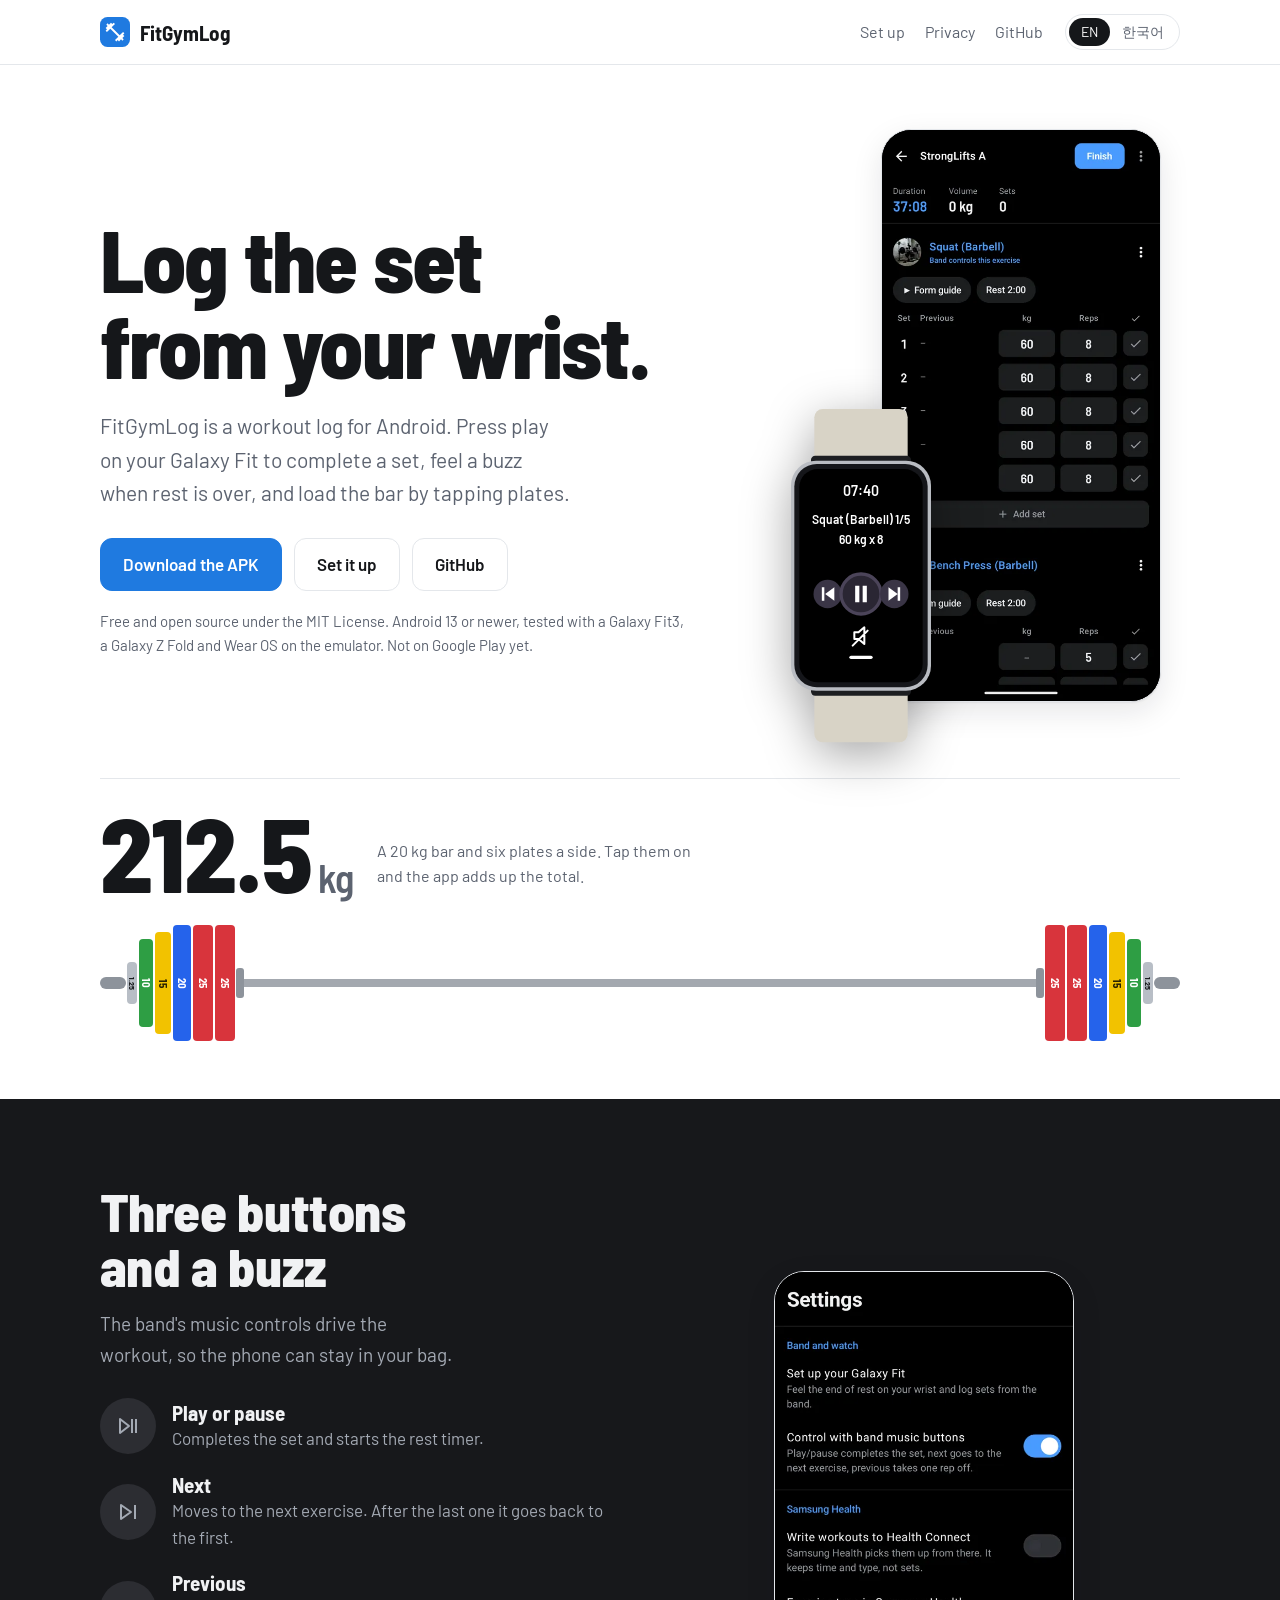
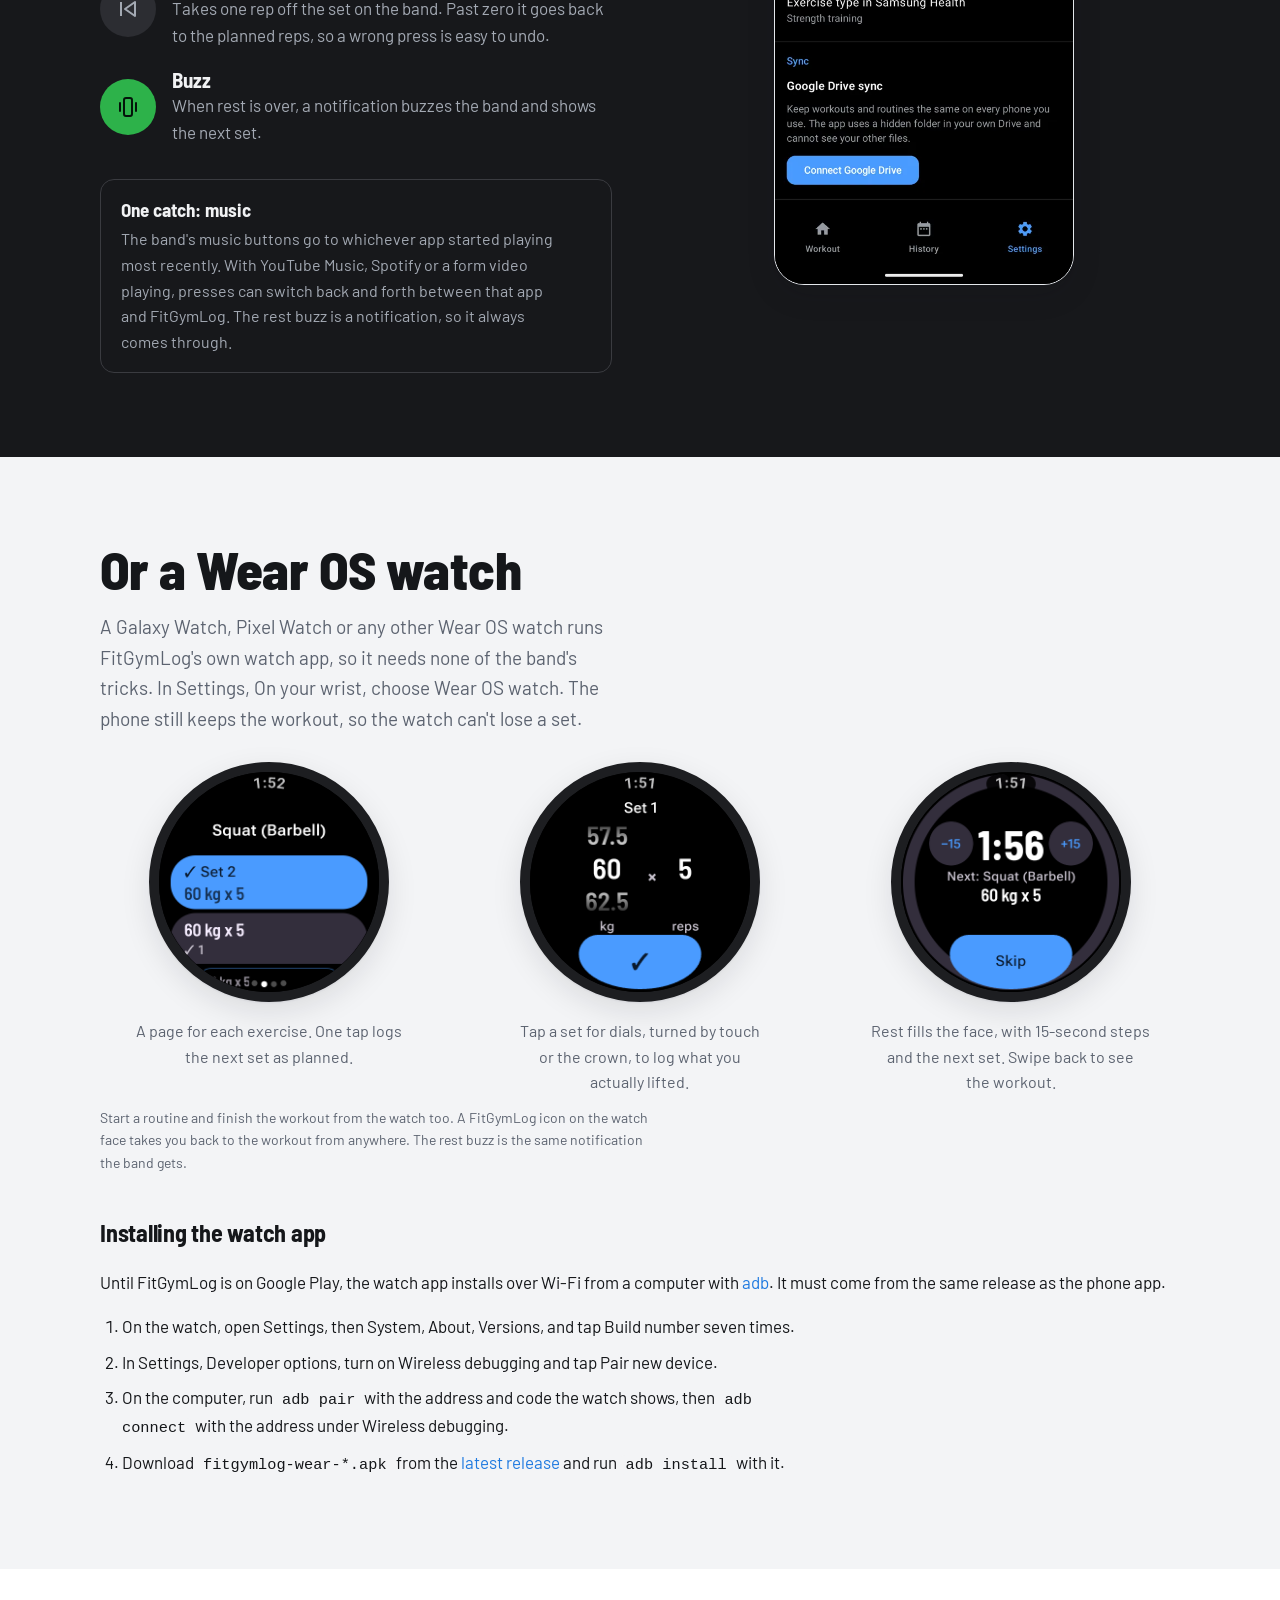
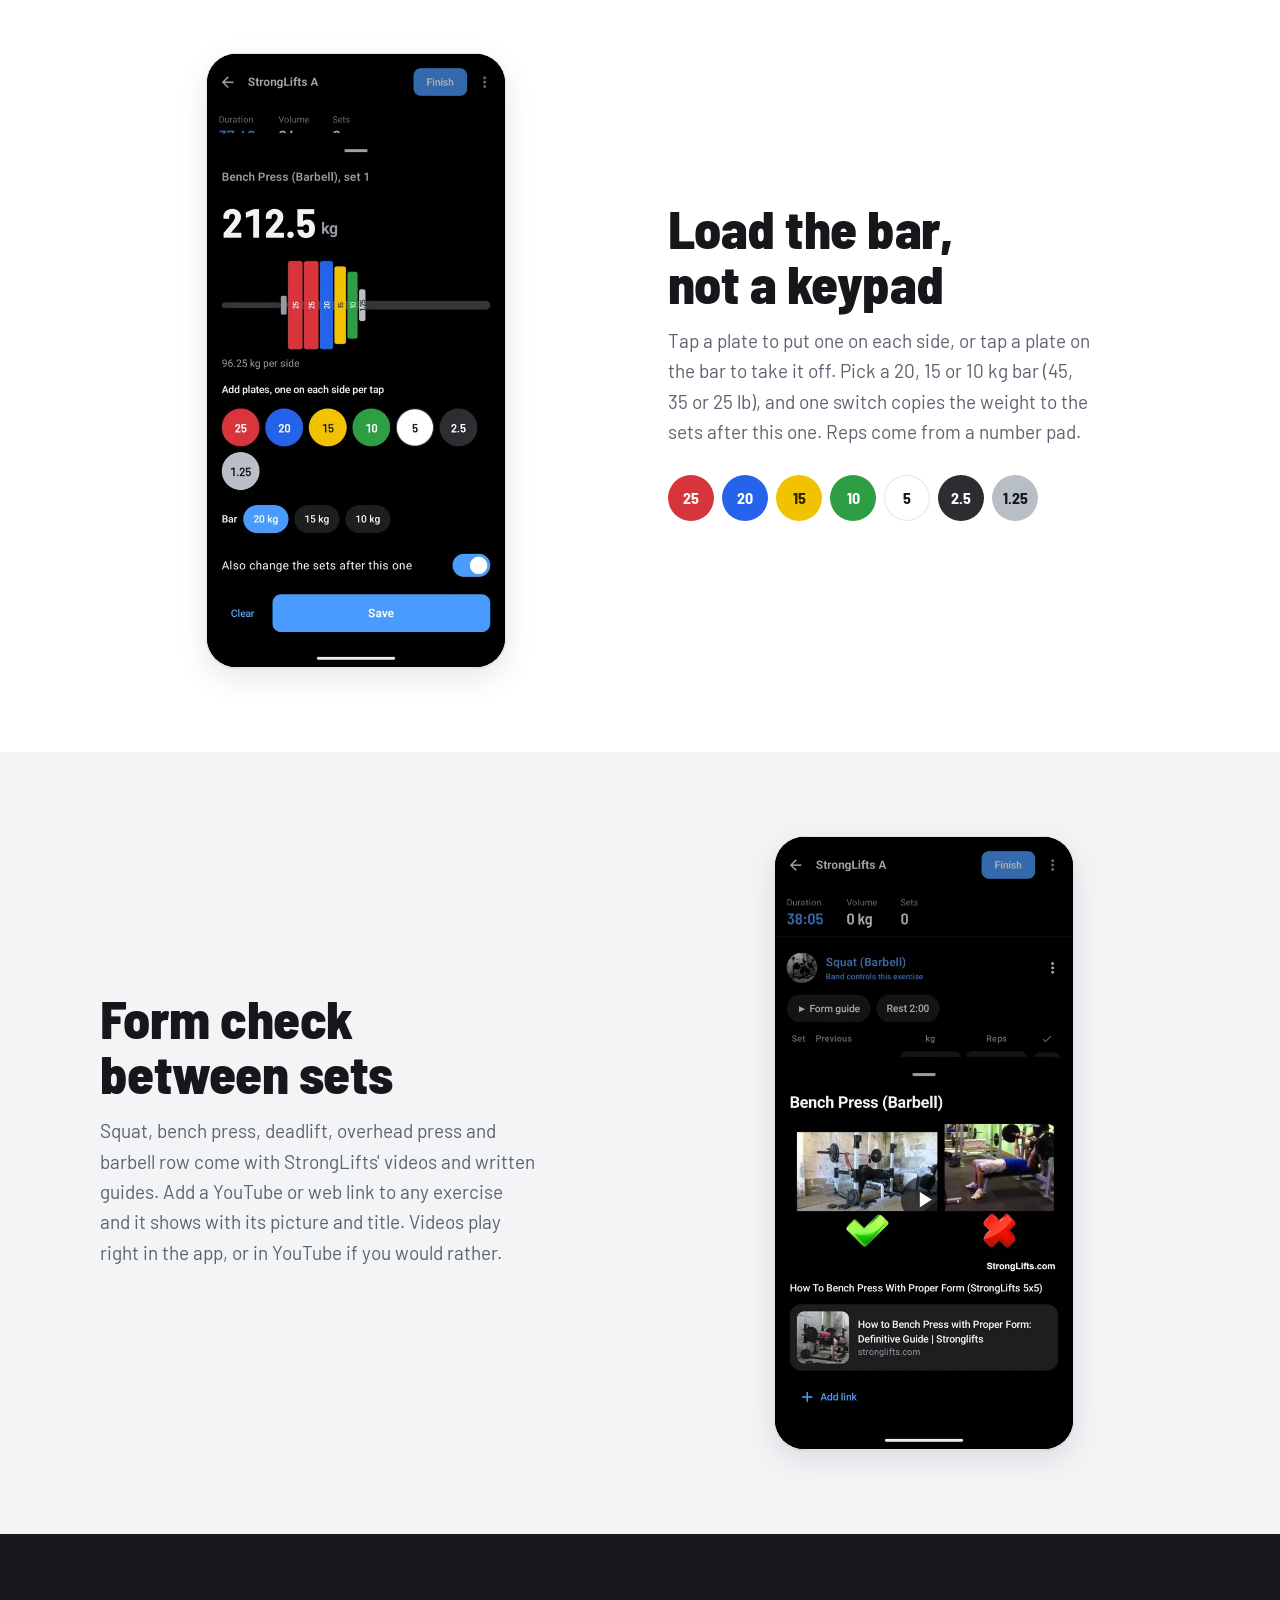
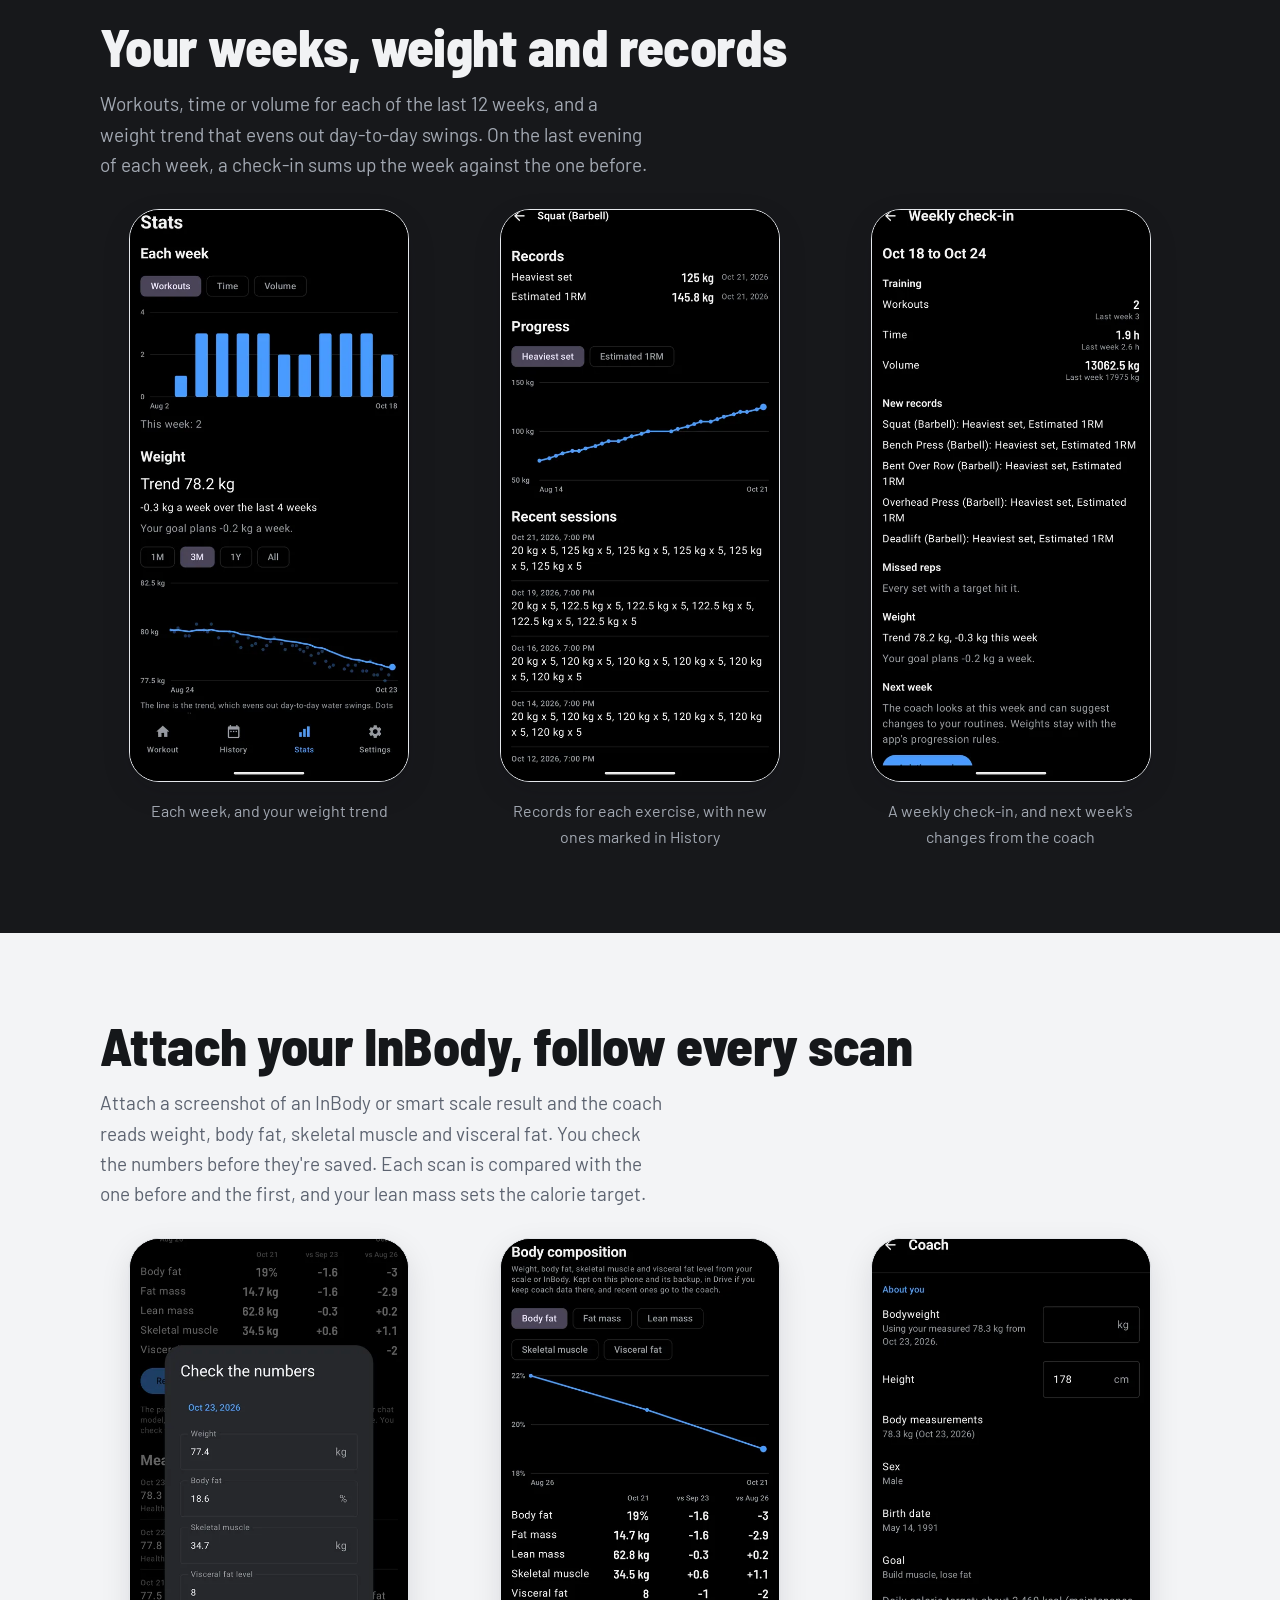
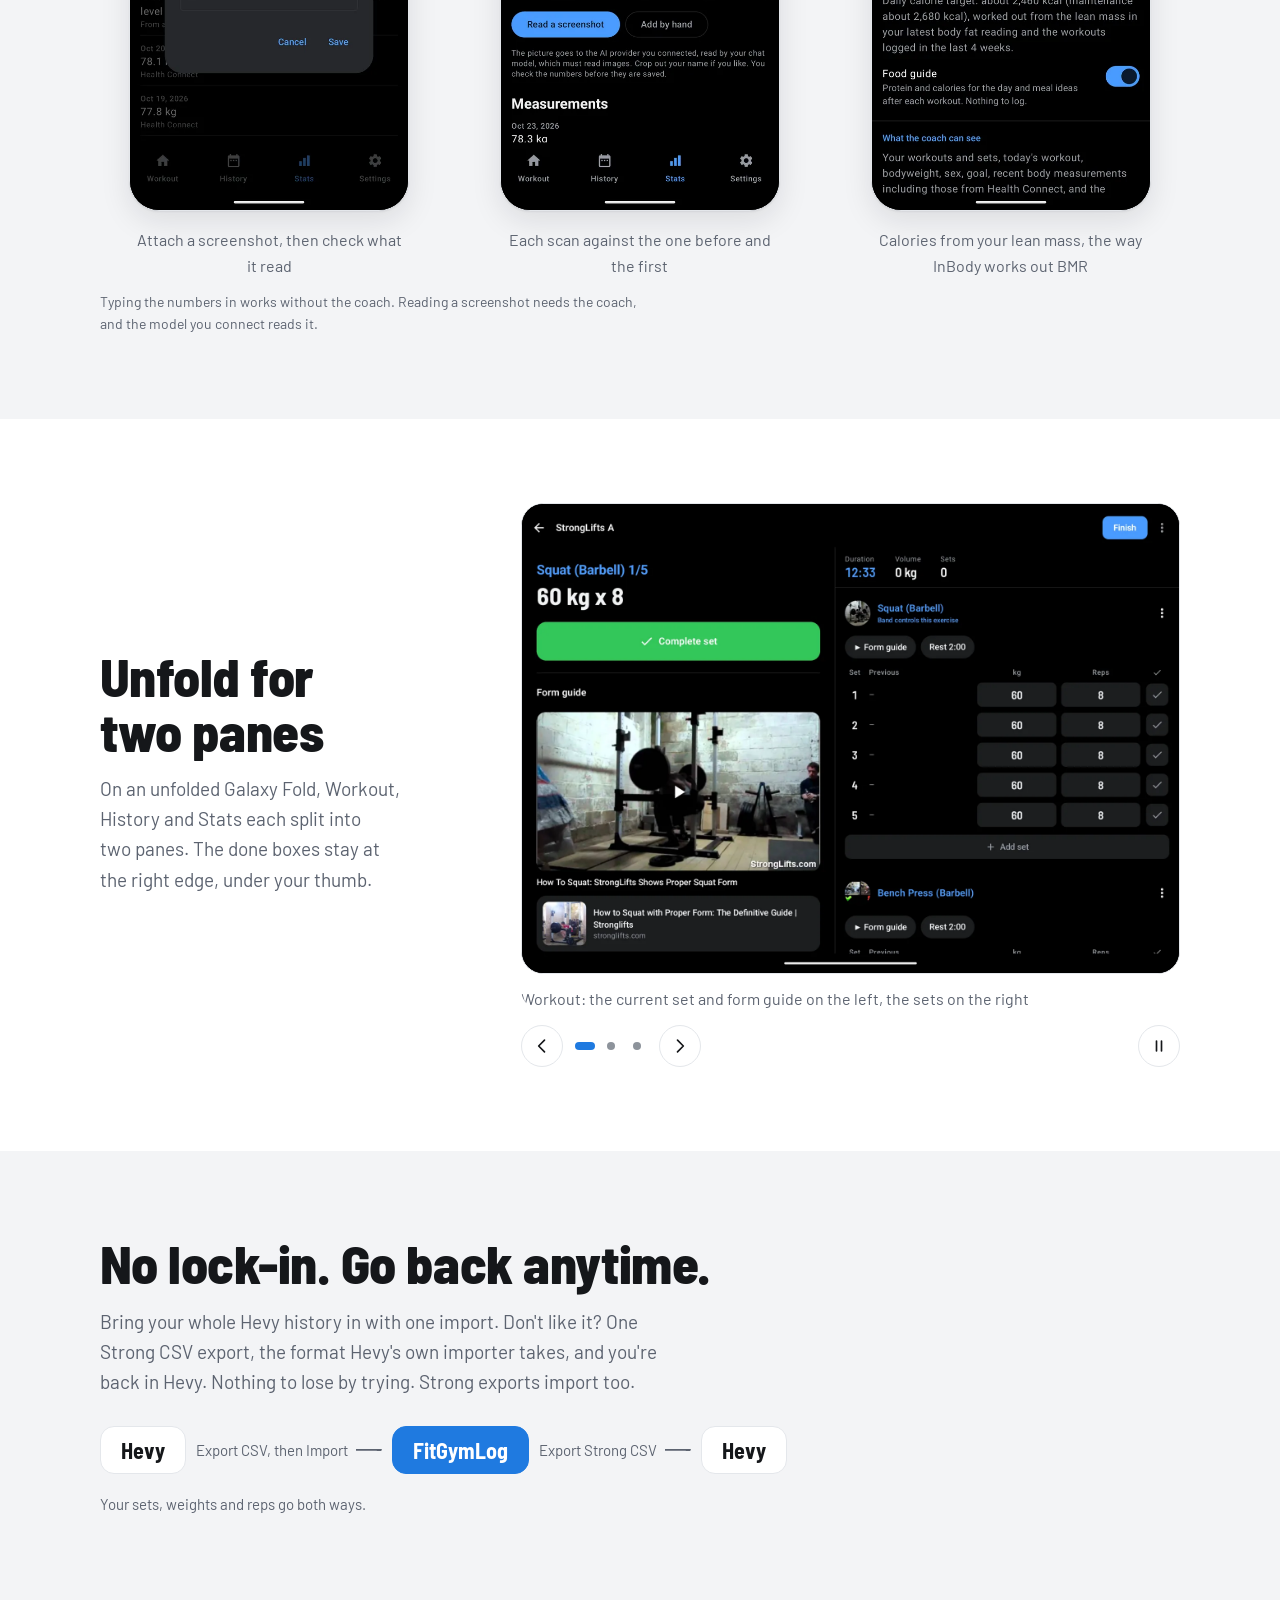
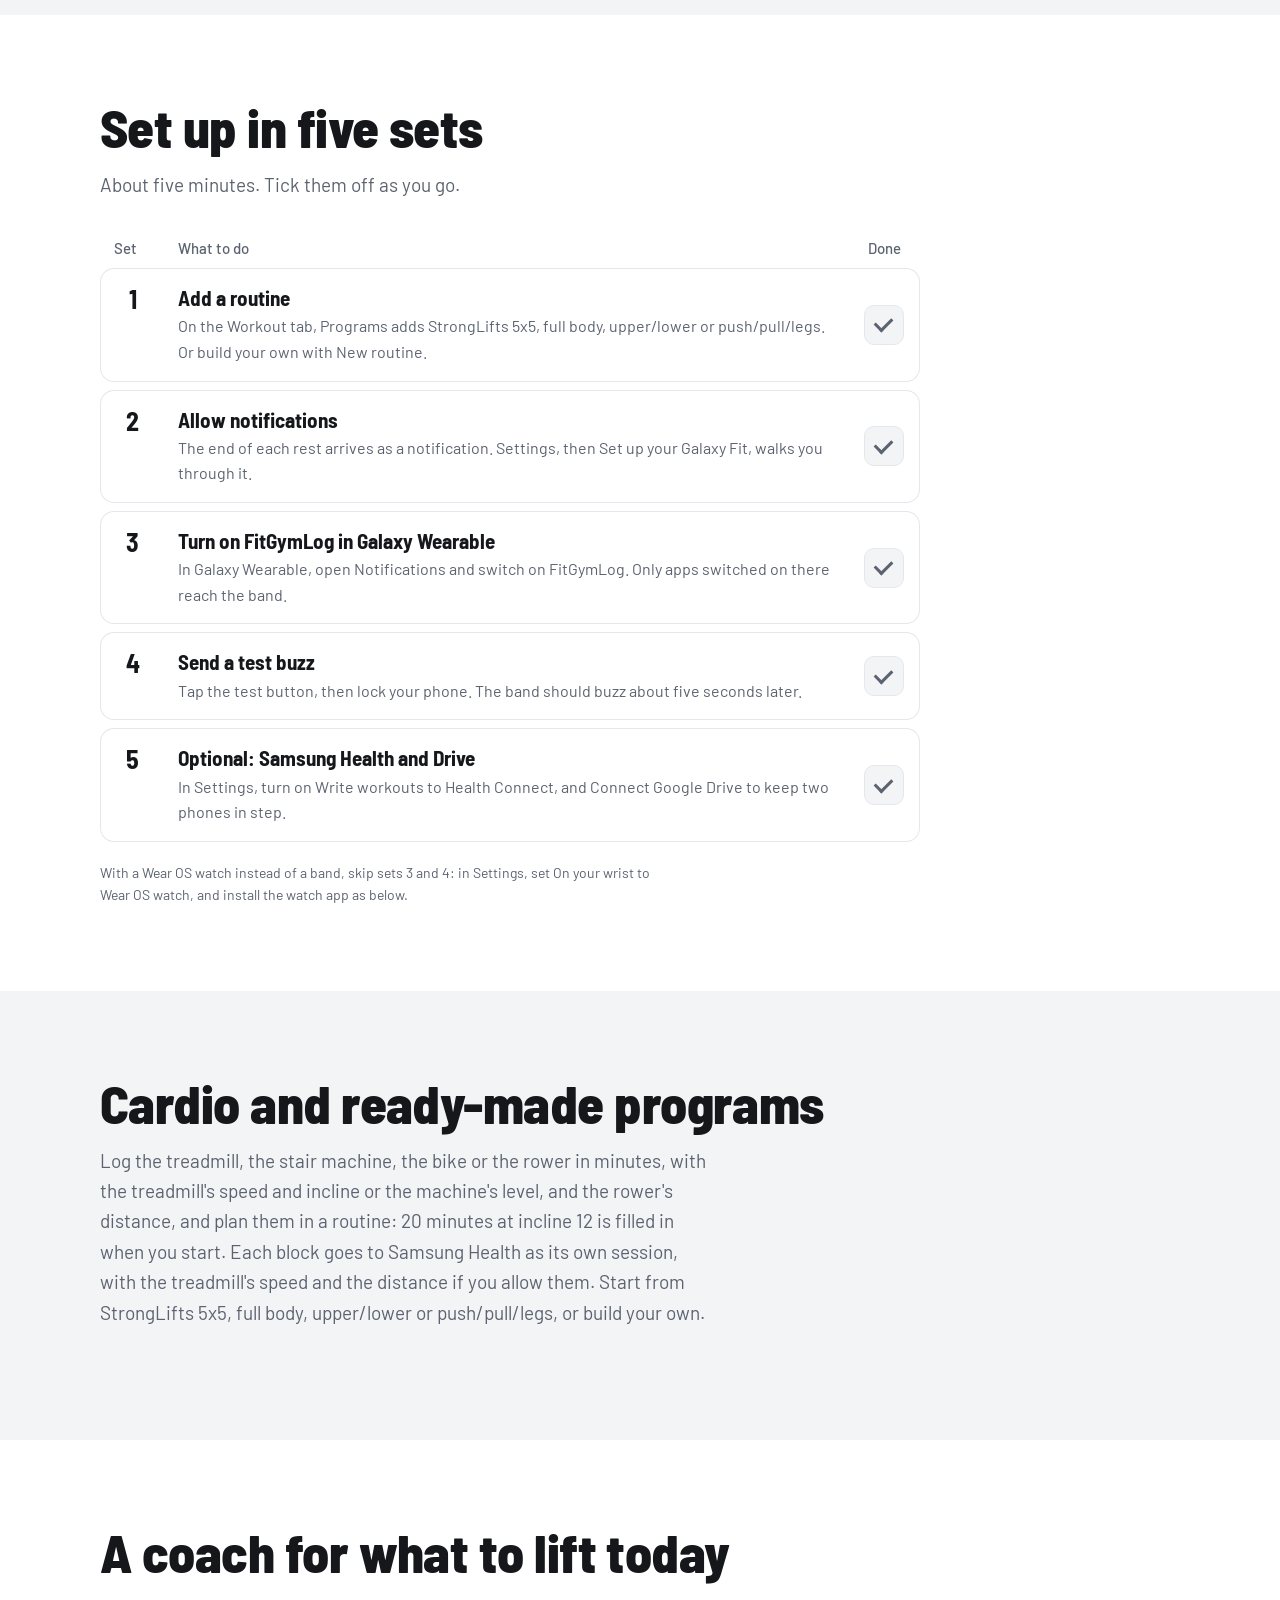
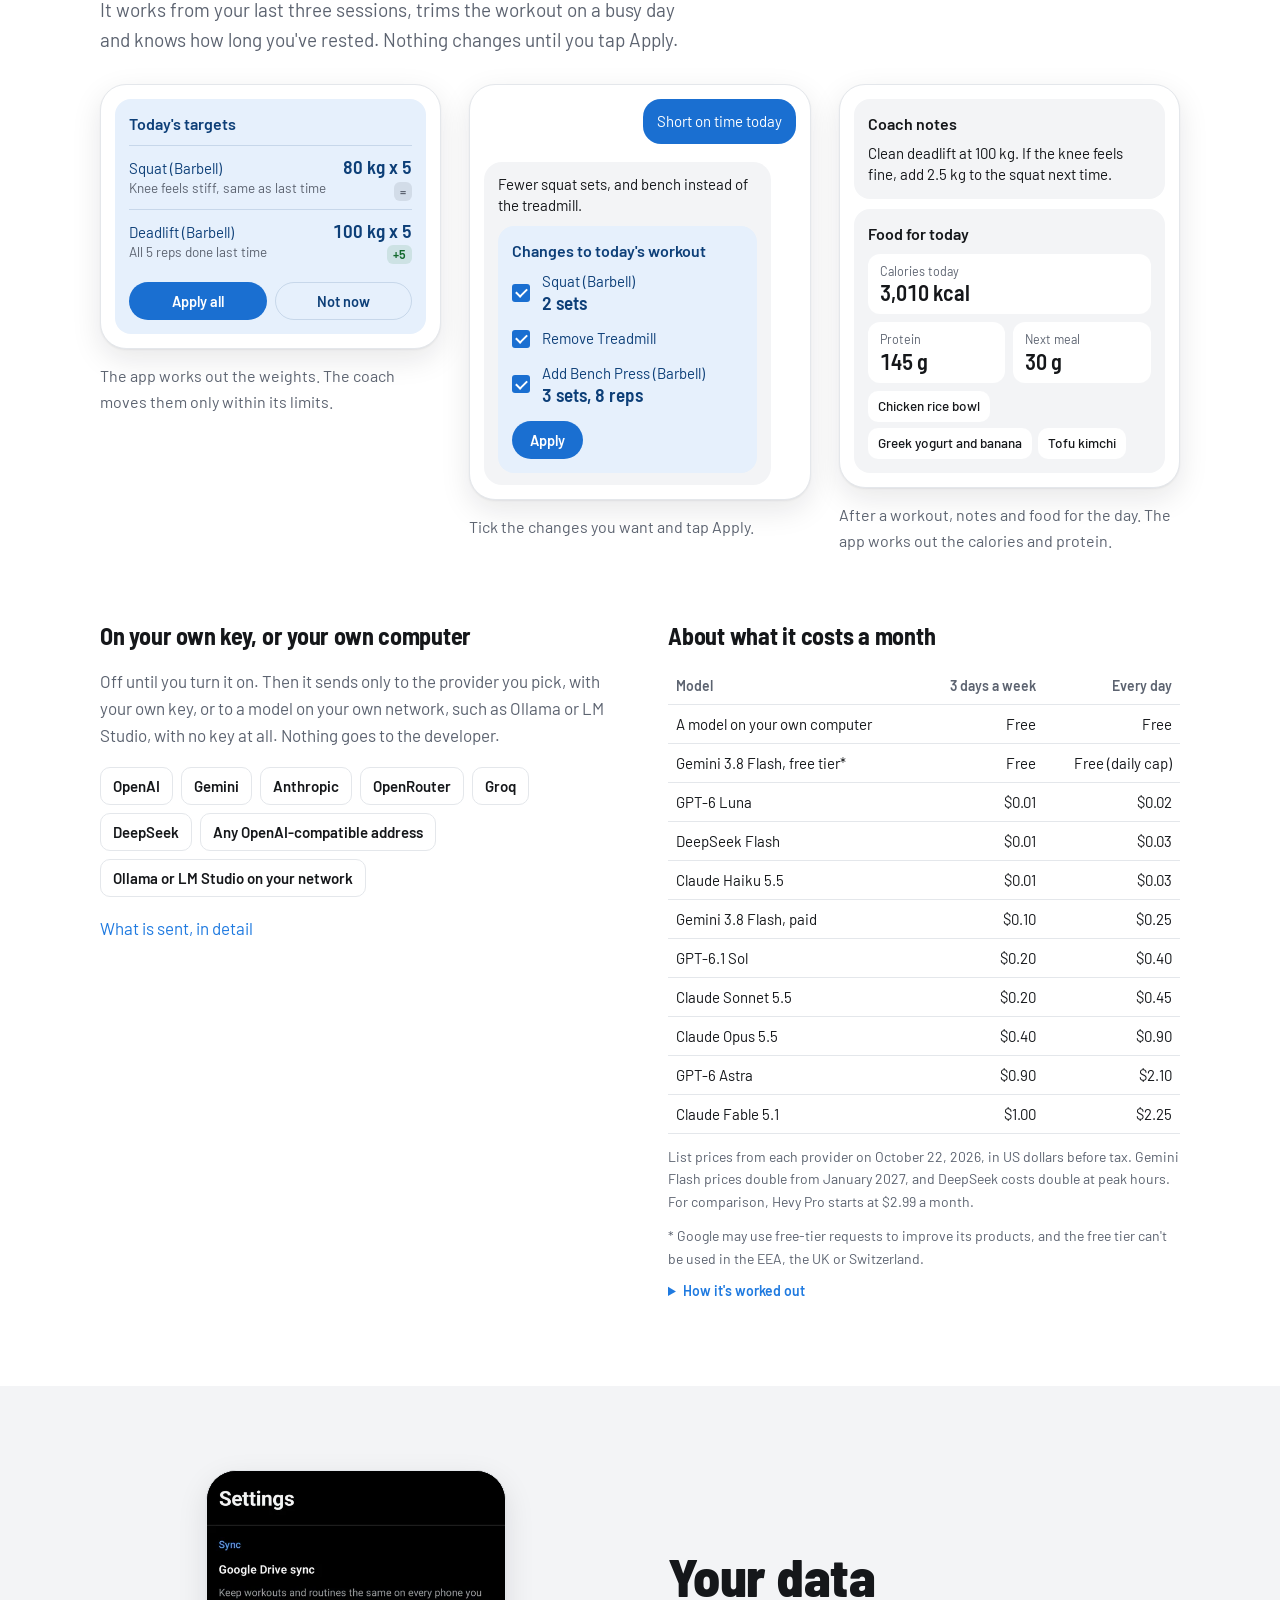
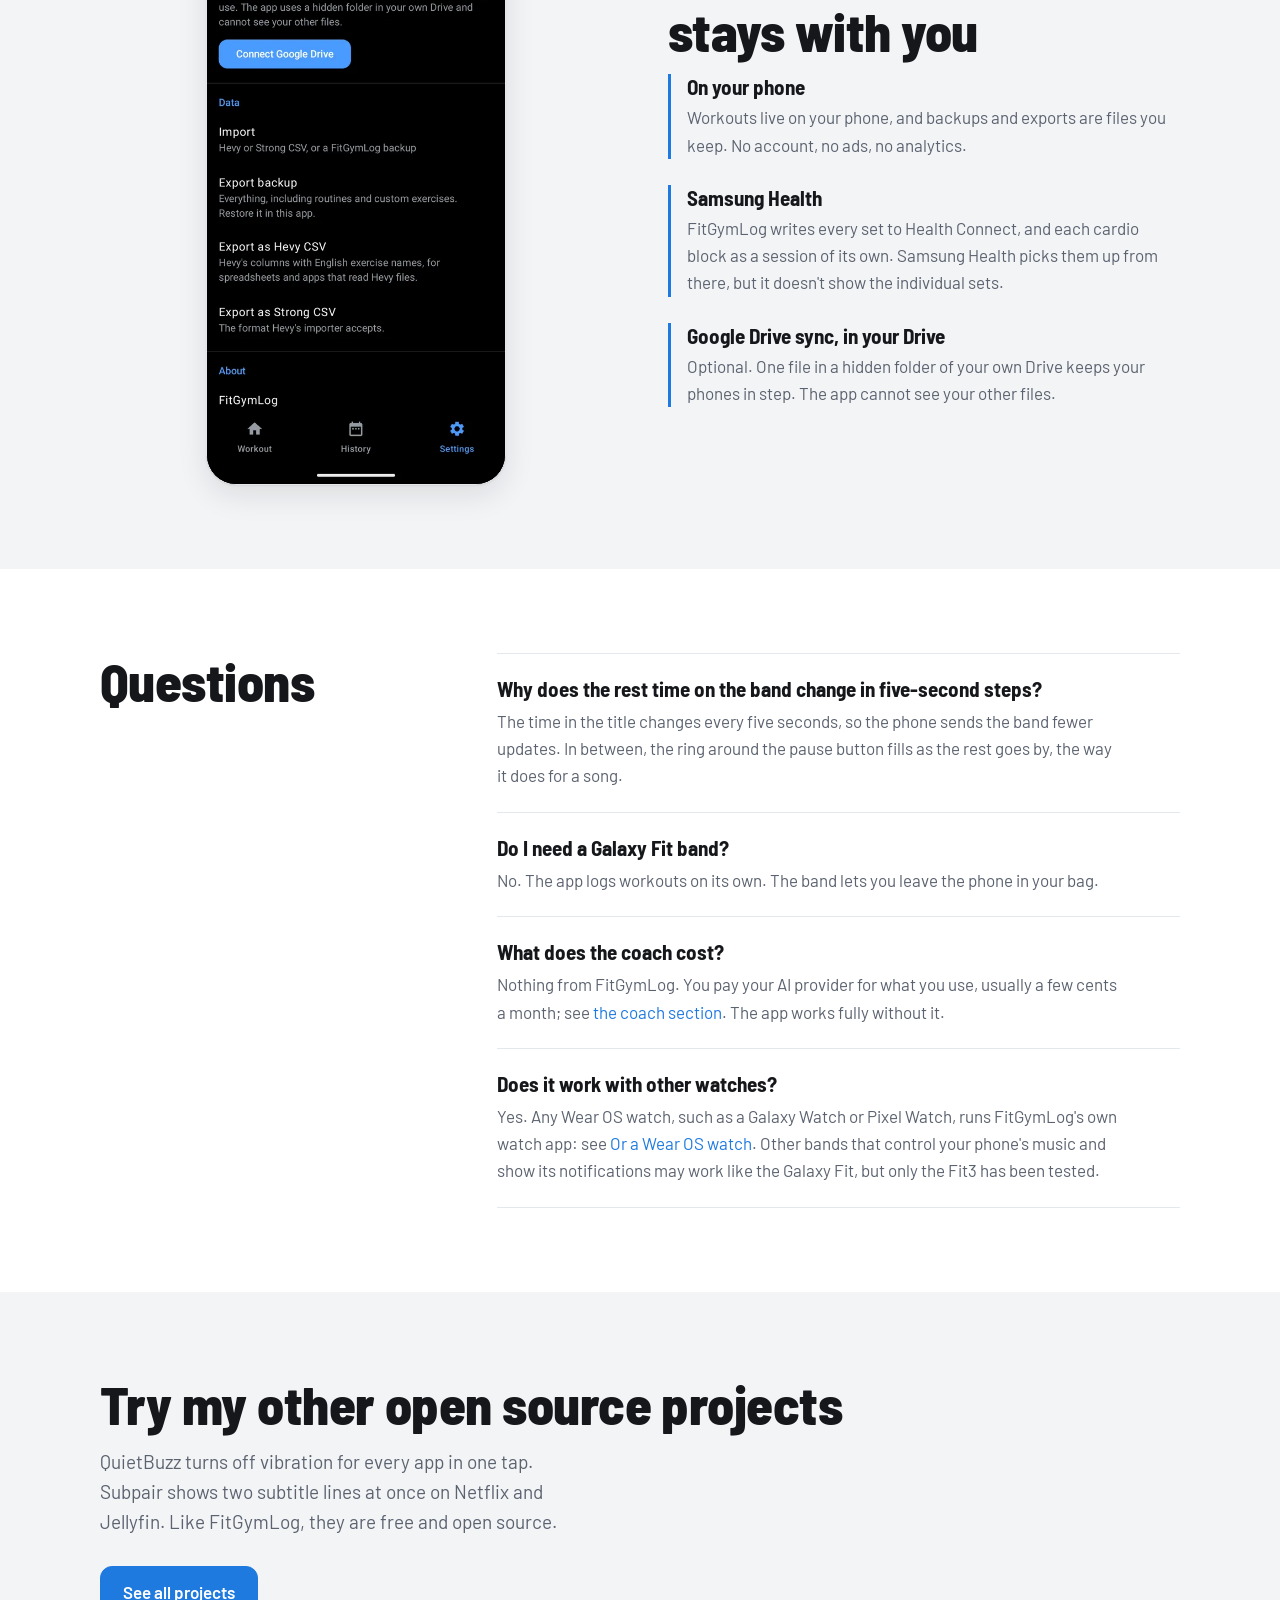
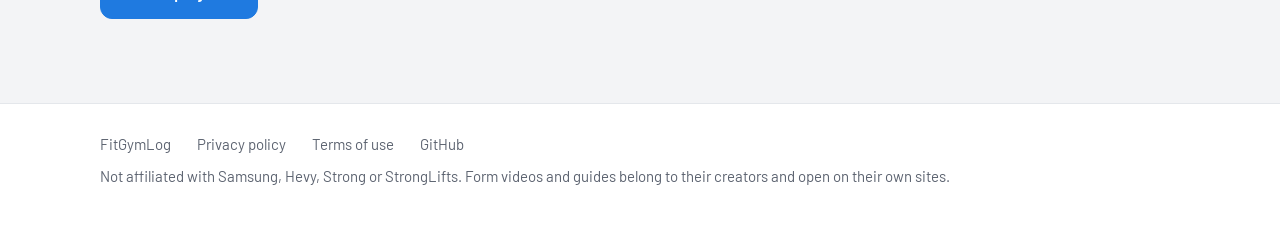
==== index.html @ 56b69630 "Add the Wear OS watch to the site for 0.9.0 A new section shows the watch app's exercise page, dials" ====
<!doctype html>
<html lang="en">
<head>
  <meta charset="utf-8">
  <meta name="viewport" content="width=device-width, initial-scale=1">
  <meta name="color-scheme" content="light dark">
  <title>FitGymLog: a workout log you can run from a Galaxy Fit</title>
  <meta name="description" content="A workout log for Android. Complete sets with your Galaxy Fit's music buttons or a Wear OS watch, feel a buzz when rest is over, and load the bar by tapping plates.">
  <meta property="og:title" content="FitGymLog">
  <meta property="og:description" content="A workout log for Android that you can run from a Galaxy Fit band.">
  <meta property="og:image" content="https://wonjoonseol.github.io/fitgymlog/images/og-en.jpg">
  <meta property="og:image:width" content="1200">
  <meta property="og:image:height" content="630">
  <meta name="twitter:card" content="summary_large_image">
  <link rel="alternate" hreflang="ko" href="https://wonjoonseol.github.io/fitgymlog/ko/">
  <link rel="icon" href="assets/icon.svg">
  <link rel="preconnect" href="https://fonts.googleapis.com">
  <link rel="preconnect" href="https://fonts.gstatic.com" crossorigin>
  <link rel="stylesheet" href="https://fonts.googleapis.com/css2?family=Barlow:wght@400;500;600&family=Barlow+Semi+Condensed:wght@600;700;800&display=swap">
  <link rel="stylesheet" href="assets/style.css">
  <script data-goatcounter="https://fitgymlog.goatcounter.com/count" async src="//gc.zgo.at/count.js"></script>
</head>
<body>
  <header class="site-header">
    <div class="wrap header-row">
      <a class="brand" href="./"><img src="assets/icon.svg" alt="" width="30" height="30">FitGymLog</a>
      <nav class="site-nav">
        <a href="#setup">Set up</a>
        <a href="privacy.html">Privacy</a>
        <a href="https://github.com/wonjoonSeol/fitgymlog">GitHub</a>
      </nav>
      <nav class="languages" aria-label="Language">
        <a href="./" lang="en" aria-current="true">EN</a>
        <a href="ko/" lang="ko">한국어</a>
      </nav>
    </div>
  </header>

  <main>
    <section class="hero">
      <div class="wrap hero-grid">
        <div>
          <h1>Log the set from your wrist.</h1>
          <p class="lead">FitGymLog is a workout log for Android. Press play on your Galaxy Fit to complete a set, feel a buzz when
            rest is over, and load the bar by tapping plates.</p>
          <div class="buttons">
            <a class="button primary" href="https://github.com/wonjoonSeol/fitgymlog/releases/latest">Download the APK</a>
            <a class="button" href="#setup">Set it up</a>
            <a class="button" href="https://github.com/wonjoonSeol/fitgymlog">GitHub</a>
          </div>
          <p class="fine">Free and open source under the MIT License. Android 13 or newer, tested with a Galaxy Fit3, a Galaxy Z Fold and Wear OS on the emulator. Not on Google Play yet.</p>
        </div>
        <div class="stack">
          <div class="phone"><img src="images/workout-en.webp" width="540" height="1110" alt="A workout in progress: squat sets of 60 kg for 8 reps with done boxes"></div>
          <svg class="fit3" viewBox="0 0 240 400" role="img" aria-label="Illustration of a Galaxy Fit3 showing the current set in its music controls">
            <defs><clipPath id="fit3-screen-en"><rect x="54" y="70" width="132" height="260"/></clipPath></defs>
            <path class="wave" d="M22 160q-10 40 0 80"/><path class="wave far" d="M9 145q-14 55 0 110"/>
            <path class="wave" d="M218 160q10 40 0 80"/><path class="wave far" d="M231 145q14 55 0 110"/>
            <rect class="strap" x="64" y="0" width="112" height="72" rx="10"/><rect class="strap" x="64" y="328" width="112" height="72" rx="10"/>
            <rect class="lug" x="60" y="56" width="120" height="16" rx="5"/><rect class="lug" x="60" y="328" width="120" height="16" rx="5"/>
            <rect class="frame" x="36" y="62" width="168" height="276" rx="30"/><rect class="bezel" x="40" y="66" width="160" height="268" rx="27"/>
            <rect class="screen" x="46" y="72" width="148" height="256" rx="22"/>
            <text class="clock" x="120" y="104" text-anchor="middle">07:40</text>
            <g clip-path="url(#fit3-screen-en)"><text class="title" x="120" y="138" text-anchor="middle">Squat (Barbell) 1/5</text></g>
            <text class="sub" x="120" y="162" text-anchor="middle">60 kg x 8</text>
            <circle class="btn" cx="80" cy="222" r="17"/><circle class="btn ring" cx="120" cy="222" r="24"/><circle class="btn" cx="160" cy="222" r="17"/>
            <path class="glyph" d="M73 214h3v16h-3zM88 214v16l-11-8z"/>
            <path class="glyph" d="M113 212h5v20h-5zM122 212h5v20h-5z"/>
            <path class="glyph" d="M153 214l11 8-11 8zM164 214h3v16h-3z"/>
            <path class="mute" d="M112 268h5l7-6v20l-7-6h-5zM128 266l-18 18"/>
            <rect class="handle" x="106" y="296" width="28" height="4" rx="2"/>
          </svg>
        </div>
      </div>
    </section>

    <section class="loaded" aria-label="Plate loading example">
      <div class="wrap">
        <div class="loaded-row">
          <p class="total num">212.5<small>kg</small></p>
          <p class="total-note">A 20 kg bar and six plates a side. Tap them on and the app adds up the total.</p>
        </div>
        <div class="barbell" aria-hidden="true">
          <span class="sleeve"></span>
          <span class="plate p1">1.25</span><span class="plate p10">10</span><span class="plate p15">15</span><span class="plate p20">20</span><span class="plate p25">25</span><span class="plate p25">25</span>
          <span class="collar"></span><span class="shaft"></span><span class="collar"></span>
          <span class="plate p25">25</span><span class="plate p25">25</span><span class="plate p20">20</span><span class="plate p15">15</span><span class="plate p10">10</span><span class="plate p1">1.25</span>
          <span class="sleeve"></span>
        </div>
      </div>
    </section>

    <section class="block band">
      <div class="wrap split">
        <div>
          <h2>Three buttons and a buzz</h2>
          <p class="lead">The band's music controls drive the workout, so the phone can stay in your bag.</p>
          <ul class="buttons-map">
            <li><span class="key"><svg viewBox="0 0 24 24" fill="none" stroke="currentColor" stroke-width="2" stroke-linejoin="round"><path d="M4 5l9 7-9 7z"/><path d="M16 5v14M20 5v14"/></svg></span>
              <div><strong>Play or pause</strong><span>Completes the set and starts the rest timer.</span></div></li>
            <li><span class="key"><svg viewBox="0 0 24 24" fill="none" stroke="currentColor" stroke-width="2" stroke-linejoin="round"><path d="M5 5l10 7-10 7z"/><path d="M19 5v14"/></svg></span>
              <div><strong>Next</strong><span>Moves to the next exercise. After the last one it goes back to the first.</span></div></li>
            <li><span class="key"><svg viewBox="0 0 24 24" fill="none" stroke="currentColor" stroke-width="2" stroke-linejoin="round"><path d="M19 5L9 12l10 7z"/><path d="M5 5v14"/></svg></span>
              <div><strong>Previous</strong><span>Takes one rep off the set on the band. Past zero it goes back to the planned reps, so a wrong press is easy to undo.</span></div></li>
            <li><span class="key buzz"><svg viewBox="0 0 24 24" fill="none" stroke="currentColor" stroke-width="2" stroke-linecap="round"><rect x="8" y="3" width="8" height="18" rx="2"/><path d="M4 8v8M20 8v8"/></svg></span>
              <div><strong>Buzz</strong><span>When rest is over, a notification buzzes the band and shows the next set.</span></div></li>
          </ul>
          <div class="catch"><strong>One catch: music</strong>
            <p>The band's music buttons go to whichever app started playing most recently. With YouTube Music, Spotify or a form
              video playing, presses can switch back and forth between that app and FitGymLog. The rest buzz is a notification,
              so it always comes through.</p></div>
        </div>
        <div class="phone"><img src="images/settings-band-en.webp" width="540" height="1110" alt="Settings with the Galaxy Fit setup and the band music button switch" loading="lazy"></div>
      </div>
    </section>

    <section class="block soft" id="watch">
      <div class="wrap">
        <h2>Or a Wear OS watch</h2>
        <p class="lead">A Galaxy Watch, Pixel Watch or any other Wear OS watch runs FitGymLog's own watch app, so it needs none of
          the band's tricks. In Settings, On your wrist, choose Wear OS watch.
          The phone still keeps the workout, so the watch can't lose a set.</p>
        <ul class="shots">
          <li><figure><div class="watch"><img src="images/watch-exercise-en.png" width="454" height="454" alt="Squat (Barbell) on the watch: a button to log set 2 at 60 kg for 5 reps, the sets listed below it" loading="lazy"></div>
            <figcaption>A page for each exercise. One tap logs the next set as planned.</figcaption></figure></li>
          <li><figure><div class="watch"><img src="images/watch-dials-en.png" width="454" height="454" alt="Set 1 on the watch: a dial at 60 kg and a dial at 5 reps, with a check button" loading="lazy"></div>
            <figcaption>Tap a set for dials, turned by touch or the crown, to log what you actually lifted.</figcaption></figure></li>
          <li><figure><div class="watch"><img src="images/watch-rest-en.png" width="454" height="454" alt="Rest on the watch: 1:56 left inside a ring, minus 15 and plus 15 buttons either side, next squat 60 kg for 5 reps, and Skip" loading="lazy"></div>
            <figcaption>Rest fills the face, with 15-second steps and the next set. Swipe back to see the workout.</figcaption></figure></li>
        </ul>
        <p class="note">Start a routine and finish the workout from the watch too. A FitGymLog icon on the watch face takes you back
          to the workout from anywhere. The rest buzz is the same notification the band gets.</p>
        <h3>Installing the watch app</h3>
        <p>Until FitGymLog is on Google Play, the watch app installs over Wi-Fi from a computer with
          <a href="https://developer.android.com/tools/releases/platform-tools">adb</a>. It must come from the same release as the phone app.</p>
        <ol class="steps">
          <li>On the watch, open Settings, then System, About, Versions, and tap Build number seven times.</li>
          <li>In Settings, Developer options, turn on Wireless debugging and tap Pair new device.</li>
          <li>On the computer, run <code>adb pair</code> with the address and code the watch shows, then <code>adb connect</code> with the address under Wireless debugging.</li>
          <li>Download <code>fitgymlog-wear-*.apk</code> from the <a href="https://github.com/wonjoonSeol/fitgymlog/releases/latest">latest release</a> and run <code>adb install</code> with it.</li>
        </ol>
      </div>
    </section>

    <section class="block">
      <div class="wrap split flip">
        <div>
          <h2>Load the bar, not a keypad</h2>
          <p class="lead">Tap a plate to put one on each side, or tap a plate on the bar to take it off. Pick a 20, 15 or 10 kg bar
            (45, 35 or 25 lb), and one switch copies the weight to the sets after this one. Reps come from a number pad.</p>
          <ul class="chips" aria-label="Kilogram plates">
            <li class="p25">25</li><li class="p20">20</li><li class="p15">15</li><li class="p10">10</li><li class="p5">5</li><li class="p2">2.5</li><li class="p1">1.25</li>
          </ul>
        </div>
        <div class="phone"><img src="images/plates-en.webp" width="540" height="1110" alt="The weight sheet with 212.5 kg loaded as plates on a barbell" loading="lazy"></div>
      </div>
    </section>

    <section class="block soft">
      <div class="wrap split">
        <div>
          <h2>Form check between sets</h2>
          <p class="lead">Squat, bench press, deadlift, overhead press and barbell row come with StrongLifts' videos and written
            guides. Add a YouTube or web link to any exercise and it shows with its picture and title. Videos play right in the app,
            or in YouTube if you would rather.</p>
        </div>
        <div class="phone"><img src="images/form-guide-en.webp" width="540" height="1110" alt="The bench press form guide with a StrongLifts video and article" loading="lazy"></div>
      </div>
    </section>

    <section class="block band" id="stats">
      <div class="wrap">
        <h2>Your weeks, weight and records</h2>
        <p class="lead">Workouts, time or volume for each of the last 12 weeks, and a weight trend that evens out day-to-day swings.
          On the last evening of each week, a check-in sums up the week against the one before.</p>
        <ul class="shots">
          <li><figure><div class="phone"><img src="images/stats-en.webp" width="540" height="1110" alt="The Stats tab: workouts in each of the last 12 weeks as bars, then a weight trend of 78.2 kg, down 0.3 kg a week over the last 4 weeks, drawn over the daily readings" loading="lazy"></div>
            <figcaption>Each week, and your weight trend</figcaption></figure></li>
          <li><figure><div class="phone"><img src="images/records-en.webp" width="540" height="1110" alt="Squat (Barbell): heaviest set 125 kg and estimated 1RM 145.8 kg, with a progress chart rising steadily since Aug 14" loading="lazy"></div>
            <figcaption>Records for each exercise, with new ones marked in History</figcaption></figure></li>
          <li><figure><div class="phone"><img src="images/checkin-en.webp" width="540" height="1110" alt="Weekly check-in for Oct 18 to Oct 24: 2 workouts against 3 last week, 1.9 h against 2.6 h, 13,062.5 kg of volume against 17,975 kg, new records on the squat, bench press, row, overhead press and deadlift, every target hit, and a weight trend of 78.2 kg, down 0.3 kg this week" loading="lazy"></div>
            <figcaption>A weekly check-in, and next week's changes from the coach</figcaption></figure></li>
        </ul>
      </div>
    </section>

    <section class="block soft" id="inbody">
      <div class="wrap">
        <h2>Attach your InBody, follow every scan</h2>
        <p class="lead">Attach a screenshot of an InBody or smart scale result and the coach reads weight, body fat, skeletal muscle and visceral fat.
          You check the numbers before they're saved. Each scan is compared with the one before and the first, and your lean mass sets the calorie target.</p>
        <ul class="shots">
          <li><figure><div class="phone"><img src="images/inbody-read-en.webp" width="540" height="1110" alt="Check the numbers, read from an attached screenshot: Oct 23, 2026, weight 77.4 kg, body fat 18.6%, skeletal muscle 34.7 kg and visceral fat level 8, with Cancel and Save" loading="lazy"></div>
            <figcaption>Attach a screenshot, then check what it read</figcaption></figure></li>
          <li><figure><div class="phone"><img src="images/body-en.webp" width="540" height="1110" alt="Body composition: body fat falling from 22% to 19% over three scans, and a table comparing body fat, fat mass, lean mass, skeletal muscle and visceral fat on Oct 21 with Sep 23 and Aug 26" loading="lazy"></div>
            <figcaption>Each scan against the one before and the first</figcaption></figure></li>
          <li><figure><div class="phone"><img src="images/calories-en.webp" width="540" height="1110" alt="Coach settings, About you: bodyweight 78.3 kg measured on Oct 23, height 178 cm, sex, birth date and goal, then a daily calorie target of about 2,460 kcal, maintenance about 2,680 kcal, worked out from the lean mass in the latest body fat reading" loading="lazy"></div>
            <figcaption>Calories from your lean mass, the way InBody works out BMR</figcaption></figure></li>
        </ul>
        <p class="note">Typing the numbers in works without the coach. Reading a screenshot needs the coach, and the model you connect reads it.</p>
      </div>
    </section>

    <section class="block" id="fold">
      <div class="wrap fold-grid">
        <div>
          <h2>Unfold for two panes</h2>
          <p class="lead">On an unfolded Galaxy Fold, Workout, History and Stats each split into two panes. The done boxes stay at the right edge, under your thumb.</p>
        </div>
        <div class="fold-carousel" role="region" aria-roledescription="carousel" aria-label="Screens on an unfolded Fold">
          <ul class="fold-track" tabindex="0">
            <li class="fold-slide" aria-roledescription="slide" aria-label="1 / 3: Workout">
              <figure><img src="images/fold-en.webp" width="1600" height="1142" alt="Workout on an unfolded Fold: the squat form video on the left, the sets on the right" loading="lazy">
                <figcaption>Workout: the current set and form guide on the left, the sets on the right</figcaption></figure></li>
            <li class="fold-slide" aria-roledescription="slide" aria-label="2 / 3: History">
              <figure><img src="images/fold-history-en.webp" width="1600" height="1143" alt="History on an unfolded Fold: workouts with their new records on the left, the chosen workout's sets on the right, marked New record: Heaviest set, Estimated 1RM" loading="lazy">
                <figcaption>History: the workout opens next to the list, new records marked</figcaption></figure></li>
            <li class="fold-slide" aria-roledescription="slide" aria-label="3 / 3: Stats">
              <figure><img src="images/fold-stats-en.webp" width="1600" height="1143" alt="Stats on an unfolded Fold: the weekly chart and exercises on the left, the weight trend on the right" loading="lazy">
                <figcaption>Stats: weeks and exercises on the left, your weight trend on the right</figcaption></figure></li>
          </ul>
          <div class="fold-controls" hidden>
            <button type="button" class="nav-btn" data-step="-1" aria-label="Previous screen"><svg viewBox="0 0 24 24" aria-hidden="true"><path d="M15 5l-7 7 7 7"/></svg></button>
            <div class="dots"><button type="button" aria-label="Workout screen"></button><button type="button" aria-label="History screen"></button><button type="button" aria-label="Stats screen"></button></div>
            <button type="button" class="nav-btn" data-step="1" aria-label="Next screen"><svg viewBox="0 0 24 24" aria-hidden="true"><path d="M9 5l7 7-7 7"/></svg></button>
            <button type="button" class="nav-btn pause" aria-pressed="false" aria-label="Pause the slideshow"><svg class="stop" viewBox="0 0 24 24" aria-hidden="true"><path d="M9 6v12M15 6v12"/></svg><svg class="play" viewBox="0 0 24 24" aria-hidden="true"><path d="M8 5l11 7-11 7z"/></svg></button>
          </div>
        </div>
      </div>
    </section>

    <section class="block soft" id="hevy">
      <div class="wrap">
        <h2>No lock-in. Go back anytime.</h2>
        <p class="lead">Bring your whole Hevy history in with one import. Don't like it?
          One Strong CSV export, the format Hevy's own importer takes, and you're back in Hevy. Nothing to lose by trying.
          Strong exports import too.</p>
        <ol class="flow" aria-label="From Hevy to FitGymLog and back">
          <li class="app-chip">Hevy</li>
          <li class="step">Export CSV, then Import</li>
          <li class="app-chip ours">FitGymLog</li>
          <li class="step">Export Strong CSV</li>
          <li class="app-chip">Hevy</li>
        </ol>
        <p class="fine-print">Your sets, weights and reps go both ways.</p>
      </div>
    </section>

    <section class="block" id="setup">
      <div class="wrap">
        <h2>Set up in five sets</h2>
        <p class="lead">About five minutes. Tick them off as you go.</p>
        <table class="sets">
          <thead><tr><th scope="col">Set</th><th scope="col">What to do</th><th scope="col">Done</th></tr></thead>
          <tbody>
            <tr><td>1</td><td><strong>Add a routine</strong><p>On the Workout tab, Programs adds StrongLifts 5x5, full body, upper/lower or push/pull/legs. Or build your own with New routine.</p></td>
              <td><input class="check" type="checkbox" aria-label="Done: add a routine"></td></tr>
            <tr><td>2</td><td><strong>Allow notifications</strong><p>The end of each rest arrives as a notification. Settings, then Set up your Galaxy Fit, walks you through it.</p></td>
              <td><input class="check" type="checkbox" aria-label="Done: allow notifications"></td></tr>
            <tr><td>3</td><td><strong>Turn on FitGymLog in Galaxy Wearable</strong><p>In Galaxy Wearable, open Notifications and switch on FitGymLog. Only apps switched on there reach the band.</p></td>
              <td><input class="check" type="checkbox" aria-label="Done: turn on FitGymLog in Galaxy Wearable"></td></tr>
            <tr><td>4</td><td><strong>Send a test buzz</strong><p>Tap the test button, then lock your phone. The band should buzz about five seconds later.</p></td>
              <td><input class="check" type="checkbox" aria-label="Done: send a test buzz"></td></tr>
            <tr><td>5</td><td><strong>Optional: Samsung Health and Drive</strong><p>In Settings, turn on Write workouts to Health Connect, and Connect Google Drive to keep two phones in step.</p></td>
              <td><input class="check" type="checkbox" aria-label="Done: Samsung Health and Drive"></td></tr>
          </tbody>
        </table>
        <p class="note">With a Wear OS watch instead of a band, skip sets 3 and 4: in Settings, set On your wrist to Wear OS watch, and install the watch app as below.</p>
      </div>
    </section>

    <section class="block soft" id="cardio">
      <div class="wrap">
        <h2>Cardio and ready-made programs</h2>
        <p class="lead">Log the treadmill, the stair machine, the bike or the rower in minutes, with the treadmill's speed and incline or the machine's level, and the rower's distance, and plan them in a routine: 20 minutes at incline 12 is filled in when you start. Each block goes to Samsung Health as its own session, with the treadmill's speed and the distance if you allow them. Start from StrongLifts 5x5, full body, upper/lower or push/pull/legs, or build your own.</p>
      </div>
    </section>

    <section class="block" id="coach">
      <div class="wrap">
        <h2>A coach for what to lift today</h2>
        <p class="lead">It works from your last three sessions, trims the workout on a busy day and knows how long you've rested. Nothing changes until you tap Apply.</p>
        <div class="coach-shots">
          <figure>
            <div class="app-screen" role="img" aria-label="Example Today's targets card. Squat (Barbell) 80 kg x 5, same as last time, because the knee feels stiff. Deadlift (Barbell) 100 kg x 5, 5 kg more, because all 5 reps were done last time. Apply all and Not now buttons below.">
              <div class="app-card">
                <p class="app-title">Today's targets</p>
                <div class="target-row">
                  <div><p>Squat (Barbell)</p><p class="app-sub">Knee feels stiff, same as last time</p></div>
                  <div><span class="app-num">80 kg x 5</span><span class="delta same">=</span></div>
                </div>
                <div class="target-row">
                  <div><p>Deadlift (Barbell)</p><p class="app-sub">All 5 reps done last time</p></div>
                  <div><span class="app-num">100 kg x 5</span><span class="delta gain">+5</span></div>
                </div>
                <div class="app-actions"><span class="app-btn">Apply all</span><span class="app-btn ghost">Not now</span></div>
              </div>
            </div>
            <figcaption>The app works out the weights. The coach moves them only within its limits.</figcaption>
          </figure>
          <figure>
            <div class="app-screen" role="img" aria-label="Example coach chat. You write that you are short on time today, and the coach suggests fewer squat sets and bench press instead of the treadmill. A Changes to today's workout card has Squat (Barbell) 2 sets, Remove Treadmill, and Add Bench Press (Barbell) 3 sets, 8 reps ticked, with an Apply button.">
              <p class="bubble me">Short on time today</p>
              <div class="bubble coach">
                <p>Fewer squat sets, and bench instead of the treadmill.</p>
                <div class="app-card changes">
                  <p class="app-title">Changes to today's workout</p>
                  <div class="change"><span class="box"></span><div><p>Squat (Barbell)</p><p class="app-num">2 sets</p></div></div>
                  <div class="change"><span class="box"></span><div><p>Remove Treadmill</p></div></div>
                  <div class="change"><span class="box"></span><div><p>Add Bench Press (Barbell)</p><p class="app-num">3 sets, 8 reps</p></div></div>
                  <span class="app-btn">Apply</span>
                </div>
              </div>
            </div>
            <figcaption>Tick the changes you want and tap Apply.</figcaption>
          </figure>
          <figure>
            <div class="app-screen" role="img" aria-label="Example after-workout cards. Coach notes: a clean deadlift at 100 kg, and add 2.5 kg to the squat next time if the knee feels fine. Food for today: calories today 3,010 kcal, protein 145 g, next meal 30 g, and meal ideas chicken rice bowl, Greek yogurt and banana, tofu kimchi.">
              <div class="app-panel">
                <p class="app-title">Coach notes</p>
                <p>Clean deadlift at 100 kg. If the knee feels fine, add 2.5 kg to the squat next time.</p>
              </div>
              <div class="app-panel">
                <p class="app-title">Food for today</p>
                <div class="tiles">
                  <p class="tile wide"><span>Calories today</span><span class="app-num">3,010 kcal</span></p>
                  <p class="tile"><span>Protein</span><span class="app-num">145 g</span></p>
                  <p class="tile"><span>Next meal</span><span class="app-num">30 g</span></p>
                </div>
                <ul class="ideas"><li>Chicken rice bowl</li><li>Greek yogurt and banana</li><li>Tofu kimchi</li></ul>
              </div>
            </div>
            <figcaption>After a workout, notes and food for the day. The app works out the calories and protein.</figcaption>
          </figure>
        </div>
        <div class="split coach">
          <div class="coach-key">
            <h3>On your own key, or your own computer</h3>
            <p>Off until you turn it on. Then it sends only to the provider you pick, with your own key, or to a model on your own network, such as Ollama or LM Studio, with no key at all. Nothing goes to the developer.</p>
            <ul class="providers" aria-label="Providers you can connect">
              <li>OpenAI</li><li>Gemini</li><li>Anthropic</li><li>OpenRouter</li><li>Groq</li><li>DeepSeek</li><li>Any OpenAI-compatible address</li><li>Ollama or LM Studio on your network</li>
            </ul>
            <p><a href="privacy.html">What is sent, in detail</a></p>
          </div>
          <div>
            <h3>About what it costs a month</h3>
            <table class="prices">
              <thead><tr><th scope="col">Model</th><th scope="col">3 days a week</th><th scope="col">Every day</th></tr></thead>
              <tbody>
                <tr><td>A model on your own computer</td><td>Free</td><td>Free</td></tr>
                <tr><td>Gemini 3.8 Flash, free tier*</td><td>Free</td><td>Free (daily cap)</td></tr>
                <tr><td>GPT-6 Luna</td><td>$0.01</td><td>$0.02</td></tr>
                <tr><td>DeepSeek Flash</td><td>$0.01</td><td>$0.03</td></tr>
                <tr><td>Claude Haiku 5.5</td><td>$0.01</td><td>$0.03</td></tr>
                <tr><td>Gemini 3.8 Flash, paid</td><td>$0.10</td><td>$0.25</td></tr>
                <tr><td>GPT-6.1 Sol</td><td>$0.20</td><td>$0.40</td></tr>
                <tr><td>Claude Sonnet 5.5</td><td>$0.20</td><td>$0.45</td></tr>
                <tr><td>Claude Opus 5.5</td><td>$0.40</td><td>$0.90</td></tr>
                <tr><td>GPT-6 Astra</td><td>$0.90</td><td>$2.10</td></tr>
                <tr><td>Claude Fable 5.1</td><td>$1.00</td><td>$2.25</td></tr>
              </tbody>
            </table>
            <!-- Hevy Pro: US App Store listing (apps.apple.com/us/app/id1458862350) shows Monthly $2.99 and $3.99, checked 2026-10-23 -->
            <p class="note">List prices from each provider on October 22, 2026, in US dollars before tax. Gemini Flash prices double from January 2027, and DeepSeek costs double at peak hours. For comparison, Hevy Pro starts at $2.99 a month.</p>
            <p class="note">* Google may use free-tier requests to improve its products, and the free tier can't be used in the EEA, the UK or Switzerland.</p>
            <details class="how"><summary>How it's worked out</summary>
              <p>From the app's measured requests: about 2,300 tokens in and 400 out per workout, plus three chat messages a week, or one a day for every-day training.</p></details>
          </div>
        </div>
      </div>
    </section>

    <section class="block soft">
      <div class="wrap split flip">
        <div>
          <h2>Your data stays with you</h2>
          <dl class="facts">
            <div><dt>On your phone</dt><dd>Workouts live on your phone, and backups and exports are files you keep. No account, no ads, no analytics.</dd></div>
            <div><dt>Samsung Health</dt><dd>FitGymLog writes every set to Health Connect, and each cardio block as a session of its own. Samsung Health picks them up from there, but it doesn't show the individual sets.</dd></div>
            <div><dt>Google Drive sync, in your Drive</dt><dd>Optional. One file in a hidden folder of your own Drive keeps your phones in step. The app cannot see your other files.</dd></div>
          </dl>
        </div>
        <div class="phone"><img src="images/settings-data-en.webp" width="540" height="1110" alt="Settings with Google Drive sync, import and the three export options" loading="lazy"></div>
      </div>
    </section>

    <section class="block" id="faq">
      <div class="wrap faq">
        <h2>Questions</h2>
        <dl>
          <div><dt>Why does the rest time on the band change in five-second steps?</dt>
            <dd>The time in the title changes every five seconds, so the phone sends the band fewer updates. In between, the ring around the pause button fills as the rest goes by, the way it does for a song.</dd></div>
          <div><dt>Do I need a Galaxy Fit band?</dt>
            <dd>No. The app logs workouts on its own. The band lets you leave the phone in your bag.</dd></div>
          <div><dt>What does the coach cost?</dt>
            <dd>Nothing from FitGymLog. You pay your AI provider for what you use, usually a few cents a month; see <a href="#coach">the coach section</a>. The app works fully without it.</dd></div>
          <div><dt>Does it work with other watches?</dt>
            <dd>Yes. Any Wear OS watch, such as a Galaxy Watch or Pixel Watch, runs FitGymLog's own watch app: see <a href="#watch">Or a Wear OS watch</a>. Other bands that control your phone's music and show its notifications may work like the Galaxy Fit, but only the Fit3 has been tested.</dd></div>
        </dl>
      </div>
    </section>
    <section class="block soft" id="more">
      <div class="wrap">
        <h2>Try my other open source projects</h2>
        <p class="lead">QuietBuzz turns off vibration for every app in one tap. Subpair shows two subtitle lines at once on Netflix and Jellyfin. Like FitGymLog, they are free and open source.</p>
        <div class="buttons"><a class="button primary" href="https://wonjoonseol.github.io/?from=fitgymlog">See all projects</a></div>
      </div>
    </section>
  </main>

  <footer class="site-footer">
    <div class="wrap footer-row">
      <span>FitGymLog</span>
      <a href="privacy.html">Privacy policy</a>
      <a href="terms.html">Terms of use</a>
      <a href="https://github.com/wonjoonSeol/fitgymlog">GitHub</a>
      <span>Not affiliated with Samsung, Hevy, Strong or StrongLifts. Form videos and guides belong to their creators and open on their own sites.</span>
    </div>
  </footer>
  <script src="assets/carousel.js" defer></script>
</body>
</html>
---- assets/style.css ----
:root {
  color-scheme: light dark;
  --bg: #ffffff;
  --bg-soft: #f3f4f6;
  --fg: #15171a;
  --muted: #5c6370;
  --line: #e4e7eb;
  --card: #ffffff;
  --accent: #1f7ae0;
  --accent-ink: #ffffff;
  --accent-soft: #e6f0fc;
  --done: #2db24a;
  --done-row: #ddf5d4;
  --rest: #17181b;
  --rest-ink: #f1f2f4;
  --rest-muted: #a3a9b3;
  --plate-25: #d8343c;
  --plate-20: #2563eb;
  --plate-15: #f2c200;
  --plate-10: #2e9e44;
  --plate-5: #ffffff;
  --plate-2: #2b2d31;
  --plate-1: #b8bec6;
  --bar: #8d939b;
  --app-primary: #1a6fd1;
  --app-on-primary: #ffffff;
  --accent-soft-ink: #0d3f78;
  --accent-line: rgba(13, 63, 120, .14);
  --bubble: #f3f4f6;
  --gain: #13692d;
  --gain-soft: rgba(23, 128, 55, .12);
  --same-soft: rgba(92, 99, 112, .14);
  --shadow: 0 1px 2px rgba(21, 23, 26, .06), 0 10px 30px rgba(21, 23, 26, .10);
  --display: "Barlow Semi Condensed", "Pretendard Variable", system-ui, sans-serif;
}
@media (prefers-color-scheme: dark) {
  :root {
    --bg: #000000;
    --bg-soft: #111214;
    --fg: #f1f2f4;
    --muted: #a3a9b3;
    --line: #26272b;
    --card: #111214;
    --accent: #4a9bff;
    --accent-ink: #04111f;
    --accent-soft: #12304f;
    --done: #34c759;
    --done-row: #13321b;
    --rest: #1c1d20;
    --bar: #6b7078;
    --app-primary: #4a9bff;
    --app-on-primary: #0a1a2e;
    --accent-soft-ink: #d3e6ff;
    --accent-line: rgba(211, 230, 255, .14);
    --bubble: #1c1d20;
    --gain: #34c759;
    --gain-soft: rgba(52, 199, 89, .16);
    --same-soft: rgba(163, 169, 179, .16);
    --shadow: 0 1px 2px rgba(0, 0, 0, .5), 0 10px 30px rgba(0, 0, 0, .45);
  }
}

* { box-sizing: border-box; }
html { scroll-behavior: smooth; }
body {
  margin: 0;
  background: var(--bg);
  color: var(--fg);
  font: 17px/1.6 Barlow, system-ui, -apple-system, "Segoe UI", sans-serif;
  -webkit-font-smoothing: antialiased;
}
a { color: var(--accent); text-decoration: none; }
a:hover { text-decoration: underline; }
img { display: block; max-width: 100%; height: auto; }
.wrap { max-width: 1120px; margin: 0 auto; padding: 0 20px; }
h1, h2, h3, .num { font-family: var(--display); letter-spacing: -.01em; }
h1, h2, h3, .lead { text-wrap: balance; }
p, li { text-wrap: pretty; }
:focus-visible { outline: 3px solid var(--accent); outline-offset: 3px; border-radius: 6px; }

.site-header { border-bottom: 1px solid var(--line); }
.header-row { display: flex; align-items: center; gap: 10px 22px; min-height: 64px; flex-wrap: wrap; }
.brand { display: flex; align-items: center; gap: 10px; color: var(--fg); font: 700 21px/1 var(--display); }
.brand:hover { text-decoration: none; }
.site-nav { display: flex; gap: 4px 20px; font-size: 16px; margin-left: auto; }
.site-nav a { color: var(--muted); }
.site-nav a[aria-current] { color: var(--fg); font-weight: 600; }
.languages { display: flex; border: 1px solid var(--line); border-radius: 999px; padding: 3px; font-size: 14px; }
.languages a { color: var(--muted); padding: 3px 12px; border-radius: 999px; }
.languages a[aria-current] { background: var(--fg); color: var(--bg); }
.languages a:hover { text-decoration: none; }

.hero { padding: 64px 0 28px; }
.hero-grid { display: grid; grid-template-columns: 1.15fr .85fr; gap: 48px; align-items: center; }
.hero h1 { font-size: clamp(46px, 7vw, 88px); font-weight: 800; line-height: .98; margin: 0 0 22px; letter-spacing: -.02em; }
.hero .lead { font-size: clamp(18px, 2.1vw, 21px); color: var(--muted); max-width: 560px; margin: 0 0 28px; }
.buttons { display: flex; flex-wrap: wrap; gap: 12px; }
.button { display: inline-flex; align-items: center; padding: 12px 22px; border-radius: 12px; font-weight: 600; font-size: 17px;
  border: 1px solid var(--line); color: var(--fg); background: var(--card); }
.button:hover { text-decoration: none; border-color: var(--accent); }
.button.primary { background: var(--accent); border-color: var(--accent); color: var(--accent-ink); }
.fine { margin: 18px 0 0; font-size: 15px; color: var(--muted); }

.phone { width: min(300px, 100%); margin: 0 auto; border-radius: 30px; overflow: hidden; background: #000;
  border: 1px solid var(--line); box-shadow: var(--shadow); }
.phone.pair { display: grid; grid-template-columns: 1fr; }
.stack { position: relative; width: min(400px, 100%); margin: 0 auto; padding: 0 0 40px 120px; }
.stack .phone { width: 100%; max-width: 280px; }
.stack .fit3 { position: absolute; left: 0; bottom: 0; width: 50%; max-width: 200px; filter: drop-shadow(0 12px 24px rgba(0, 0, 0, .35)); }

.fit3 { display: block; overflow: visible; }
.fit3 .strap { fill: #d8d3c6; }
.fit3 .lug { fill: #1d1e21; }
.fit3 .frame { fill: #b9bcc2; }
.fit3 .bezel { fill: #15161a; }
.fit3 .screen { fill: #000; }
.fit3 .clock { fill: #fff; font: 600 17px Barlow, sans-serif; }
.fit3 .title { fill: #fff; font: 600 14.5px Barlow, "Pretendard Variable", sans-serif; }
.fit3 .sub { fill: #fff; font: 600 14.5px Barlow, "Pretendard Variable", sans-serif; }
.fit3 .btn { fill: #3a3546; }
.fit3 .btn.ring { fill: #2a2633; stroke: #4b4459; stroke-width: 4; }
.fit3 .glyph { fill: #fff; }
.fit3 .mute { fill: none; stroke: #fff; stroke-width: 2.4; stroke-linejoin: round; stroke-linecap: round; }
.fit3 .handle { fill: #fff; }
.fit3 .wave { fill: none; stroke: var(--done); stroke-width: 4; stroke-linecap: round; opacity: 0; animation: buzz 1.6s ease-out .6s 2 both; }
.fit3 .wave.far { animation-delay: .75s; }
@keyframes buzz { 0% { opacity: 0; } 25% { opacity: 1; } 100% { opacity: 0; } }

.loaded { padding: 8px 0 56px; }
.loaded-row { display: flex; align-items: flex-end; gap: 24px; flex-wrap: wrap; border-top: 1px solid var(--line); padding-top: 26px; }
.total { margin: 0; font: 800 clamp(56px, 9vw, 104px)/.9 var(--display); }
.total small { font-size: .38em; font-weight: 600; color: var(--muted); margin-left: 6px; }
.total-note { margin: 0 0 10px; color: var(--muted); font-size: 16px; max-width: 320px; }
.barbell { display: flex; align-items: center; height: 120px; margin-top: 24px; }
.barbell .sleeve { flex: 0 0 26px; height: 12px; background: var(--bar); border-radius: 6px; }
.barbell .collar { flex: 0 0 8px; height: 30px; background: var(--bar); border-radius: 3px; }
.barbell .shaft { flex: 1; height: 8px; background: var(--bar); opacity: .8; }
.plate { flex: 0 0 auto; width: 20px; height: var(--h); margin: 0 1px; border-radius: 4px; background: var(--c);
  display: grid; place-items: center; color: var(--ink, #fff); font: 700 11px/1 var(--display); writing-mode: vertical-rl; }
.plate.p25 { --c: var(--plate-25); --h: 116px; }
.plate.p20 { --c: var(--plate-20); --h: 116px; width: 18px; }
.plate.p15 { --c: var(--plate-15); --h: 102px; width: 16px; --ink: #2a2200; }
.plate.p10 { --c: var(--plate-10); --h: 88px; width: 14px; }
.plate.p1 { --c: var(--plate-1); --h: 42px; width: 10px; --ink: #15171a; font-size: 8px; }

section.block { padding: 84px 0; }
section.soft { background: var(--bg-soft); }
.block h2 { font-size: clamp(34px, 4.6vw, 54px); font-weight: 800; line-height: 1.02; margin: 0 0 16px; }
.block .lead { color: var(--muted); font-size: 19px; max-width: 620px; margin: 0 0 28px; }
.split { display: grid; grid-template-columns: 1fr 1fr; gap: 56px; align-items: center; }
.split.flip > :first-child { order: 2; }

.band { background: var(--rest); color: var(--rest-ink); }
.band .lead, .band .note { color: var(--rest-muted); }
.buttons-map { list-style: none; margin: 0; padding: 0; display: grid; gap: 18px; }
.buttons-map li { display: grid; grid-template-columns: 56px 1fr; gap: 16px; align-items: center; }
.key { width: 56px; height: 56px; border-radius: 50%; display: grid; place-items: center; background: #2c2d32; color: #fff; }
.key svg { width: 24px; height: 24px; }
.key.buzz { background: var(--done); color: #04140a; }
.buttons-map strong { display: block; font: 700 21px/1.2 var(--display); }
.buttons-map span { color: var(--rest-muted); }
.note { margin-top: 28px; font-size: 15px; max-width: 560px; }
.catch { margin-top: 32px; padding: 18px 20px; border-radius: 14px; border: 1px solid #3a3b40; max-width: 600px; }
.catch strong { display: block; font: 700 19px/1.3 var(--display); color: var(--rest-ink); margin-bottom: 4px; }
.catch p { margin: 0; color: var(--rest-muted); font-size: 16px; }

.flow { list-style: none; margin: 8px 0 0; padding: 0; display: flex; flex-wrap: wrap; align-items: center; gap: 12px 10px; }
.flow .app-chip { padding: 12px 20px; border-radius: 14px; background: var(--card); border: 1px solid var(--line);
  font: 700 22px/1 var(--display); }
.flow .app-chip.ours { background: var(--accent); border-color: var(--accent); color: var(--accent-ink); }
.flow .step { display: flex; align-items: center; gap: 8px; color: var(--muted); font-size: 15px; }
.flow .step::after { content: ""; width: 26px; height: 2px; background: var(--muted);
  clip-path: polygon(0 0, 80% 0, 80% -300%, 100% 50%, 80% 400%, 80% 100%, 0 100%); }
.fine-print { margin-top: 18px; color: var(--muted); font-size: 15px; max-width: 640px; }

.chips { list-style: none; padding: 0; margin: 22px 0 0; display: flex; flex-wrap: wrap; gap: 8px; }
.chips li { display: grid; place-items: center; min-width: 46px; height: 46px; padding: 0 8px; border-radius: 50%;
  font: 700 16px/1 var(--display); background: var(--c); color: var(--ink, #fff); }
.chips .p5 { --c: var(--plate-5); --ink: #15171a; box-shadow: inset 0 0 0 1px var(--line); }
.chips .p2 { --c: var(--plate-2); }
.chips .p1 { --c: var(--plate-1); --ink: #15171a; }
.chips .p25 { --c: var(--plate-25); }
.chips .p20 { --c: var(--plate-20); }
.chips .p15 { --c: var(--plate-15); --ink: #2a2200; }
.chips .p10 { --c: var(--plate-10); }

.wide-shot { margin-top: 36px; border-radius: 22px; overflow: hidden; background: #000; border: 1px solid var(--line); box-shadow: var(--shadow); }

.shots { list-style: none; margin: 8px 0 0; padding: 0; display: grid; grid-template-columns: repeat(3, minmax(0, 1fr)); gap: 32px; }
@media (min-width: 861px) {
  .shots.two { grid-template-columns: repeat(2, minmax(0, 280px)); justify-content: center; gap: 64px; }
}
.shots figure { margin: 0; }
.shots .phone { width: min(280px, 100%); }
.shots figcaption { margin: 16px auto 0; max-width: 280px; text-align: center; color: var(--muted); font-size: 16px; }
.band .shots figcaption { color: var(--rest-muted); }

/* A round Wear OS face: the screenshot inside a dark bezel, sized like the phones beside it. */
.watch { width: min(240px, 100%); aspect-ratio: 1; margin: 0 auto; border-radius: 50%; overflow: hidden; background: #000;
  border: 10px solid #1d1e21; box-shadow: var(--shadow); }
.watch img { display: block; width: 100%; height: 100%; }
.steps { margin: 12px 0 0; padding-left: 22px; max-width: 720px; }
.steps li { margin: 8px 0; }
#watch h3 { font-size: 24px; margin: 40px 0 8px; }

.fold-grid { display: grid; grid-template-columns: minmax(0, .85fr) minmax(0, 1.5fr); gap: 48px; align-items: center; }
.fold-track { list-style: none; margin: 0; padding: 0; display: flex; overflow-x: auto; scroll-snap-type: x mandatory;
  scrollbar-width: none; overscroll-behavior-x: contain; border-radius: 22px; }
.fold-track::-webkit-scrollbar { display: none; }
.fold-slide { flex: 0 0 100%; min-width: 0; scroll-snap-align: start; }
.fold-slide figure { margin: 0; }
.fold-slide img { width: 100%; aspect-ratio: 1600 / 1143; object-fit: contain; background: #000; border-radius: 22px; border: 1px solid var(--line); }
.fold-slide figcaption { margin-top: 12px; color: var(--muted); font-size: 16px; }
.fold-controls { display: flex; align-items: center; gap: 10px; margin-top: 14px; }
.fold-controls[hidden] { display: none; }
.nav-btn { width: 42px; height: 42px; display: grid; place-items: center; padding: 0; border: 1px solid var(--line); border-radius: 50%;
  background: var(--card); color: var(--fg); cursor: pointer; }
.nav-btn:hover { border-color: var(--accent); }
.nav-btn[hidden] { display: none; }
.nav-btn svg { width: 20px; height: 20px; fill: none; stroke: currentColor; stroke-width: 2; stroke-linecap: round; stroke-linejoin: round; }
.dots { display: flex; gap: 2px; }
.dots button { width: 24px; height: 24px; padding: 0; border: 0; background: none; cursor: pointer; display: grid; place-items: center; }
.dots button::after { content: ""; width: 8px; height: 8px; border-radius: 50%; background: var(--bar); transition: width .2s; }
.dots button[aria-current="true"]::after { width: 20px; border-radius: 4px; background: var(--accent); }
.fold-controls .pause { margin-left: auto; }
.pause .play { display: none; }
.pause[aria-pressed="true"] .play { display: block; }
.pause[aria-pressed="true"] .stop { display: none; }

.sets { width: 100%; max-width: 820px; border-collapse: separate; border-spacing: 0 8px; }
.sets th { font-weight: 500; color: var(--muted); font-size: 15px; text-align: left; padding: 0 14px; }
.sets th:last-child { text-align: center; }
.sets td { background: var(--card); border-top: 1px solid var(--line); border-bottom: 1px solid var(--line); padding: 16px 14px; vertical-align: top; }
.sets td:first-child { border-left: 1px solid var(--line); border-radius: 14px 0 0 14px; width: 64px;
  font: 700 26px/1.1 var(--display); text-align: center; }
.sets td:last-child { border-right: 1px solid var(--line); border-radius: 0 14px 14px 0; width: 72px; text-align: center; vertical-align: middle; }
.sets strong { display: block; font: 700 21px/1.25 var(--display); margin-bottom: 2px; }
.sets p { margin: 0; color: var(--muted); font-size: 16px; }
.sets tr:has(input:checked) td { background: var(--done-row); }
.check { appearance: none; width: 40px; height: 40px; margin: 0; border-radius: 10px; background: var(--bg-soft);
  border: 1px solid var(--line); display: inline-grid; place-items: center; cursor: pointer; }
.check::after { content: ""; width: 14px; height: 8px; border: solid var(--muted); border-width: 0 0 3px 3px; transform: translateY(-2px) rotate(-45deg); }
.check:checked { background: var(--done); border-color: var(--done); }
.check:checked::after { border-color: #fff; }

.facts { display: grid; gap: 26px; margin: 0; }
.facts div { border-left: 3px solid var(--accent); padding-left: 16px; }
.facts dt { font: 700 21px/1.25 var(--display); }
.facts dd { margin: 4px 0 0; color: var(--muted); }

.coach { align-items: start; margin-top: 8px; }
.coach h3 { font-size: 24px; margin: 0 0 12px; }
.coach-key p { margin: 0; color: var(--muted); }
.providers { list-style: none; margin: 18px 0; padding: 0; display: flex; flex-wrap: wrap; gap: 8px; }
.providers li { padding: 6px 12px; border-radius: 10px; border: 1px solid var(--line); background: var(--card); font-weight: 600; font-size: 15px; }
.prices { width: 100%; border-collapse: collapse; font-size: 15px; }
.prices th, .prices td { text-align: left; padding: 7px 8px; border-bottom: 1px solid var(--line); }
.prices th { font-weight: 600; color: var(--muted); font-size: 14px; }
.prices td + td, .prices th + th { text-align: right; white-space: nowrap; }
.note { color: var(--muted); font-size: 14px; margin: 12px 0 0; }
.how { margin-top: 10px; color: var(--muted); font-size: 14px; }
.how summary { cursor: pointer; color: var(--accent); font-weight: 600; }
.how p { margin: 6px 0 0; }

.coach-shots { display: grid; grid-template-columns: repeat(3, minmax(0, 1fr)); gap: 28px; align-items: start; margin: 8px 0 64px; }
.coach-shots figure { margin: 0; }
.coach-shots figcaption { margin-top: 14px; color: var(--muted); font-size: 16px; }
.app-screen { display: grid; gap: 10px; padding: 14px; border-radius: 26px; background: var(--bg); border: 1px solid var(--line);
  box-shadow: var(--shadow); font-size: 15px; line-height: 1.4; }
.app-screen p { margin: 0; }
.app-card { display: grid; gap: 4px; padding: 14px; border-radius: 16px; background: var(--accent-soft); color: var(--accent-soft-ink); }
.app-title { font-weight: 600; font-size: 16px; }
.app-sub { color: var(--muted); font-size: 13.5px; }
.app-num { font: 600 19px/1.15 var(--display); font-feature-settings: "tnum"; white-space: nowrap; }
.target-row { display: flex; justify-content: space-between; align-items: center; gap: 10px; padding: 10px 0 4px; border-top: 1px solid var(--accent-line); }
.target-row:first-of-type { margin-top: 6px; }
.target-row > :last-child { display: grid; justify-items: end; gap: 4px; }
.delta { padding: 3px 6px; border-radius: 6px; font: 600 12.5px/1 Barlow, sans-serif; }
.delta.gain { color: var(--gain); background: var(--gain-soft); }
.delta.same { color: var(--muted); background: var(--same-soft); }
.app-actions { display: grid; grid-template-columns: 1fr 1fr; gap: 8px; margin-top: 10px; }
.app-btn { display: inline-flex; justify-content: center; align-items: center; min-height: 38px; padding: 0 18px; border-radius: 999px;
  background: var(--app-primary); color: var(--app-on-primary); font-weight: 600; font-size: 14.5px; justify-self: start; }
.app-btn.ghost { background: none; color: var(--accent-soft-ink); border: 1px solid var(--accent-line); }
.app-actions .app-btn { justify-self: stretch; }
.bubble { max-width: 92%; padding: 12px 14px; border-radius: 18px; }
.bubble.me { justify-self: end; background: var(--app-primary); color: var(--app-on-primary); }
.bubble.coach { justify-self: start; display: grid; gap: 10px; background: var(--bubble); }
.change { display: grid; grid-template-columns: 18px 1fr; gap: 12px; align-items: center; padding: 5px 0; }
.box { width: 18px; height: 18px; border-radius: 3px; background: var(--app-primary); display: grid; place-items: center; }
.box::after { content: ""; width: 9px; height: 5px; border: solid var(--app-on-primary); border-width: 0 0 2px 2px; transform: translateY(-1px) rotate(-45deg); }
.changes .app-btn { margin-top: 6px; }
.app-panel { display: grid; gap: 8px; padding: 14px; border-radius: 16px; background: var(--bubble); }
.tiles { display: grid; grid-template-columns: 1fr 1fr; gap: 8px; }
.tile { padding: 9px 12px; border-radius: 12px; background: var(--bg); }
.tile.wide { grid-column: 1 / -1; }
.tile > span:first-child { display: block; color: var(--muted); font-size: 12.5px; }
.tile .app-num { display: block; font-size: 22px; }
.ideas { list-style: none; margin: 0; padding: 0; display: flex; flex-wrap: wrap; gap: 6px; }
.ideas li { padding: 6px 10px; border-radius: 10px; background: var(--bg); font-size: 13.5px; font-weight: 500; }

.faq { display: grid; grid-template-columns: minmax(0, 1fr) minmax(0, 2fr); gap: 8px 56px; align-items: start; }
.faq dl { margin: 0; }
.faq dl div { padding: 22px 0; border-top: 1px solid var(--line); }
.faq dl div:last-child { border-bottom: 1px solid var(--line); }
.faq dt { font: 700 21px/1.25 var(--display); }
.faq dd { margin: 6px 0 0; color: var(--muted); max-width: 62ch; }

.doc { max-width: 720px; padding-top: 40px; }
.doc h1 { font-size: 46px; font-weight: 800; line-height: 1; margin: 0 0 10px; }
.doc h2 { font-size: 26px; margin: 36px 0 6px; }
.doc p, .doc li { color: var(--muted); }
code { background: var(--bg-soft); padding: 1px 6px; border-radius: 5px; font-size: .9em; }

.site-footer { border-top: 1px solid var(--line); padding: 28px 0 40px; font-size: 15px; color: var(--muted); }
.footer-row { display: flex; flex-wrap: wrap; gap: 8px 26px; align-items: center; }
.footer-row a { color: var(--muted); }

@media (max-width: 860px) {
  .hero-grid, .split { grid-template-columns: 1fr; gap: 40px; }
  .faq { grid-template-columns: 1fr; }
  .split.flip > :first-child { order: 0; }
  .coach-shots { grid-template-columns: minmax(0, 420px); justify-content: center; gap: 40px; }
  .fold-grid { grid-template-columns: 1fr; gap: 28px; }
  .shots { display: flex; overflow-x: auto; scroll-snap-type: x mandatory; gap: 16px; margin: 0 -20px; padding: 0 20px 8px; scrollbar-width: none; }
  .shots::-webkit-scrollbar { display: none; }
  .shots > li { flex: 0 0 min(72%, 280px); min-width: 0; scroll-snap-align: center; }
  section.block { padding: 64px 0; }
  .barbell { height: 92px; }
  .plate.p25, .plate.p20 { --h: 88px; }
  .plate.p15 { --h: 78px; }
  .plate.p10 { --h: 68px; }
  .plate { font-size: 0; }
}
@media (max-width: 560px) {
  .site-nav { margin-left: 0; order: 3; width: 100%; }
  .languages { margin-left: auto; }
  .stack { padding-left: 90px; }
  .barbell .p20, .barbell .p15 { display: none; }
  .sets td { padding: 14px 10px; }
  .sets td:first-child { width: 44px; font-size: 22px; }
  .sets td:last-child { width: 56px; }
}

:lang(ko) { word-break: keep-all; overflow-wrap: anywhere; }
body:lang(ko) { font-family: "Pretendard Variable", Pretendard, system-ui, sans-serif; font-size: 16.5px; }
:lang(ko) h1, :lang(ko) h2, :lang(ko) h3, :lang(ko) .brand, :lang(ko) .buttons-map strong, :lang(ko) .sets strong, :lang(ko) .facts dt, :lang(ko) .faq dt {
  font-family: "Pretendard Variable", Pretendard, system-ui, sans-serif; letter-spacing: -.03em; }
:lang(ko) .hero h1 { font-size: clamp(40px, 6vw, 72px); line-height: 1.12; }
:lang(ko) .block h2 { line-height: 1.18; }
@media (prefers-reduced-motion: reduce) {
  html { scroll-behavior: auto; }
  .fit3 .wave { animation: none; opacity: 1; }
  .dots button::after { transition: none; }
}
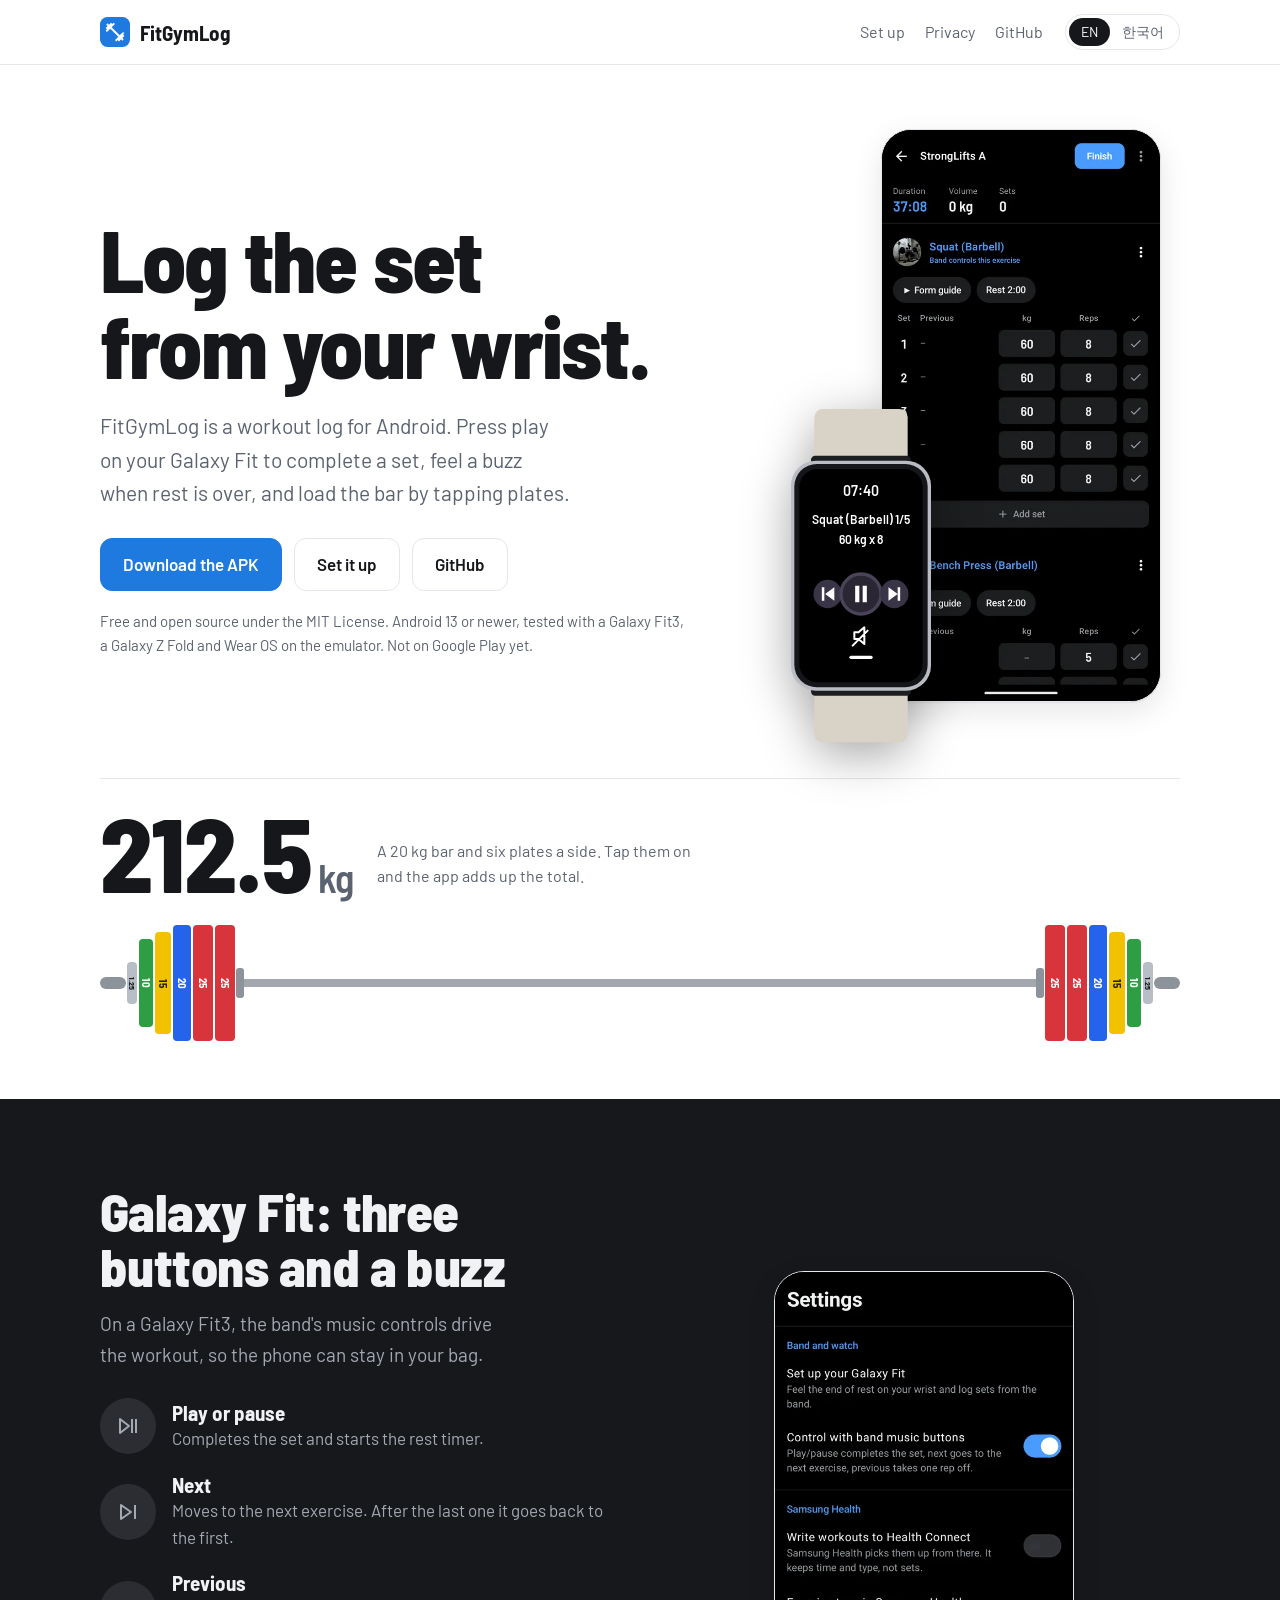
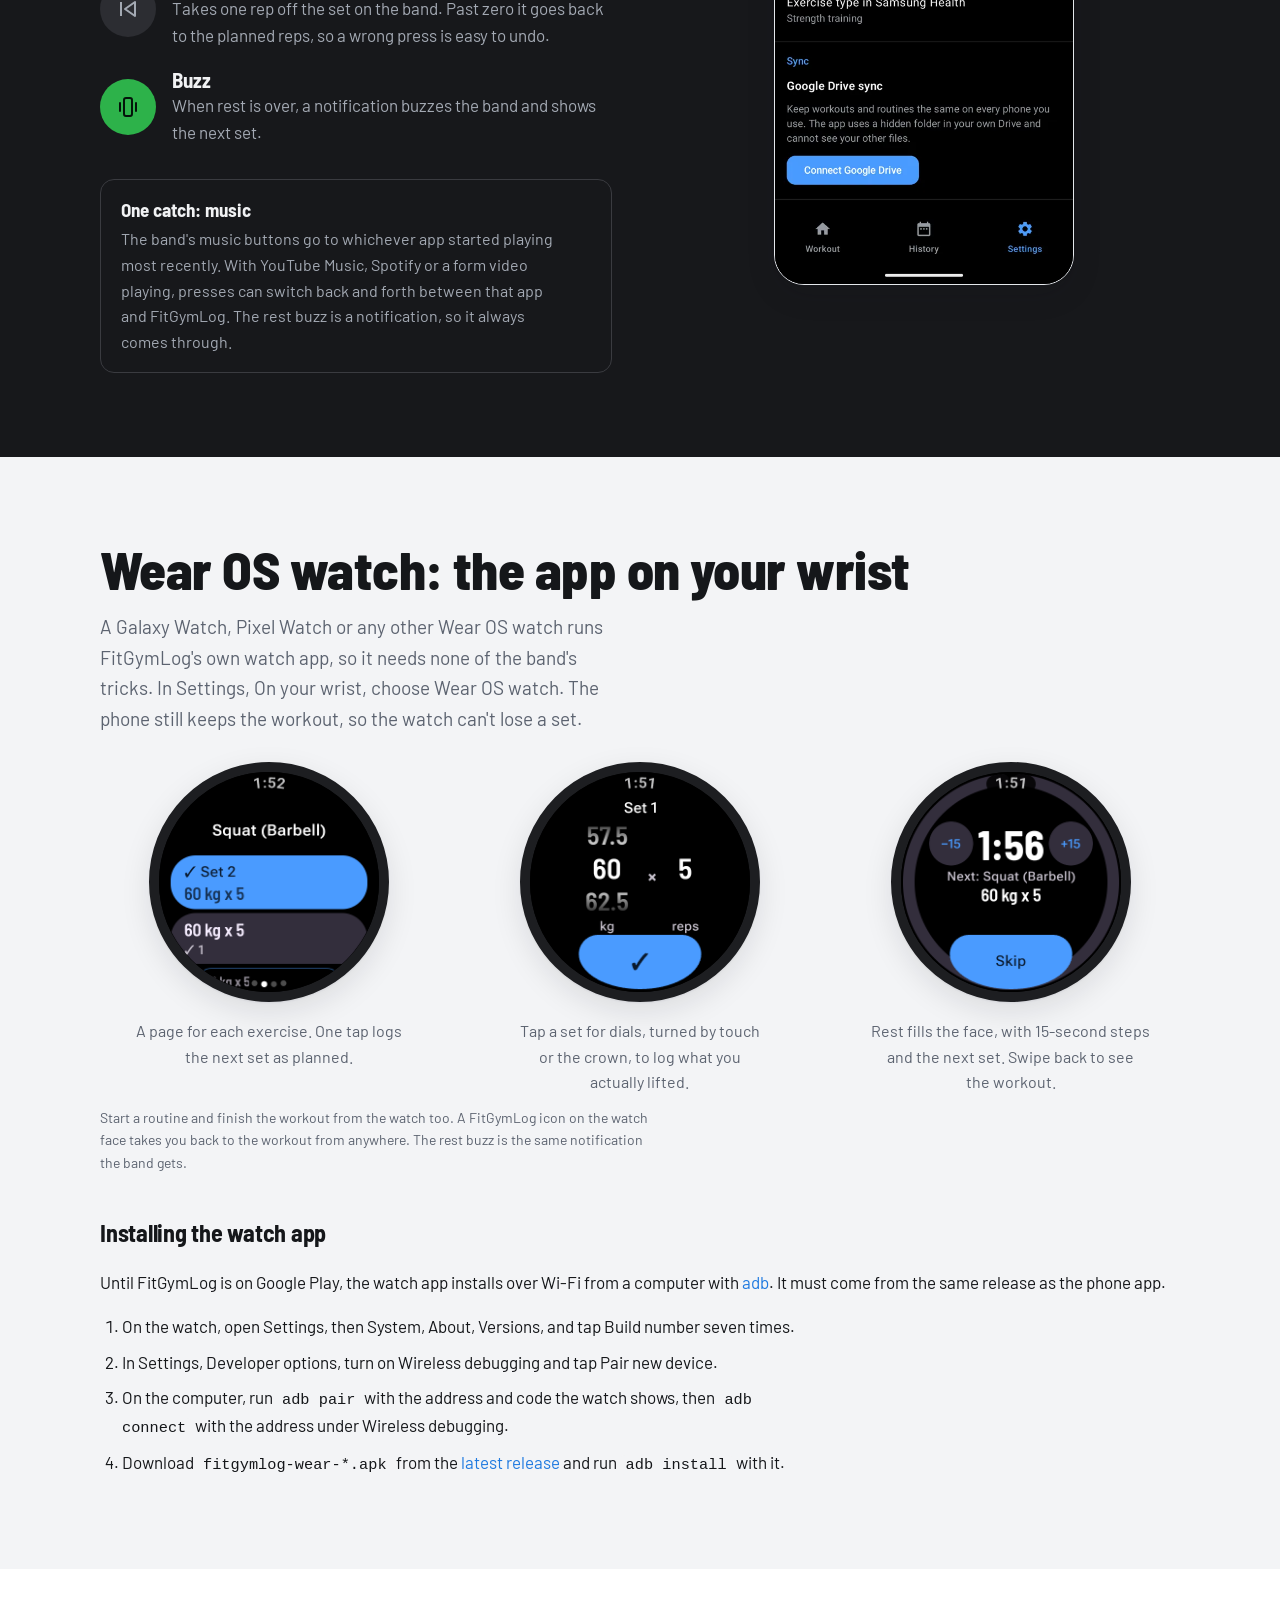
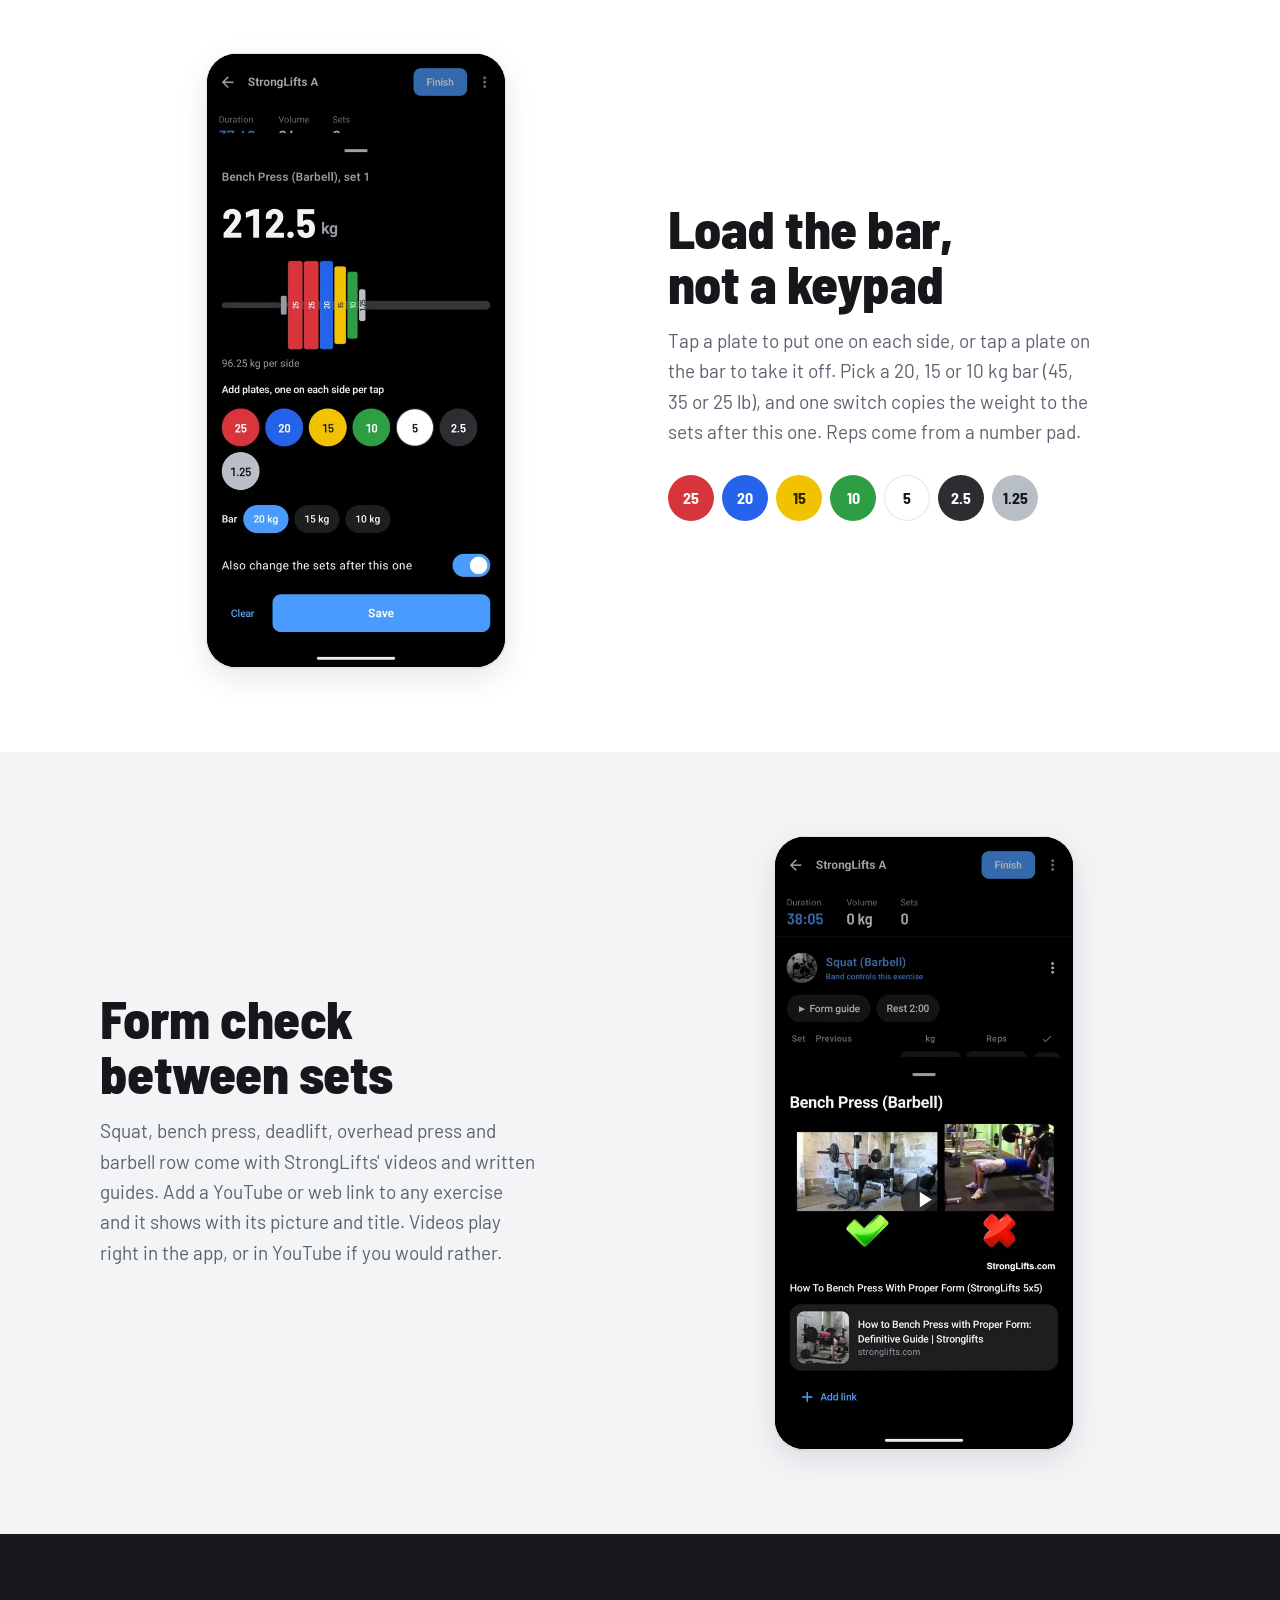
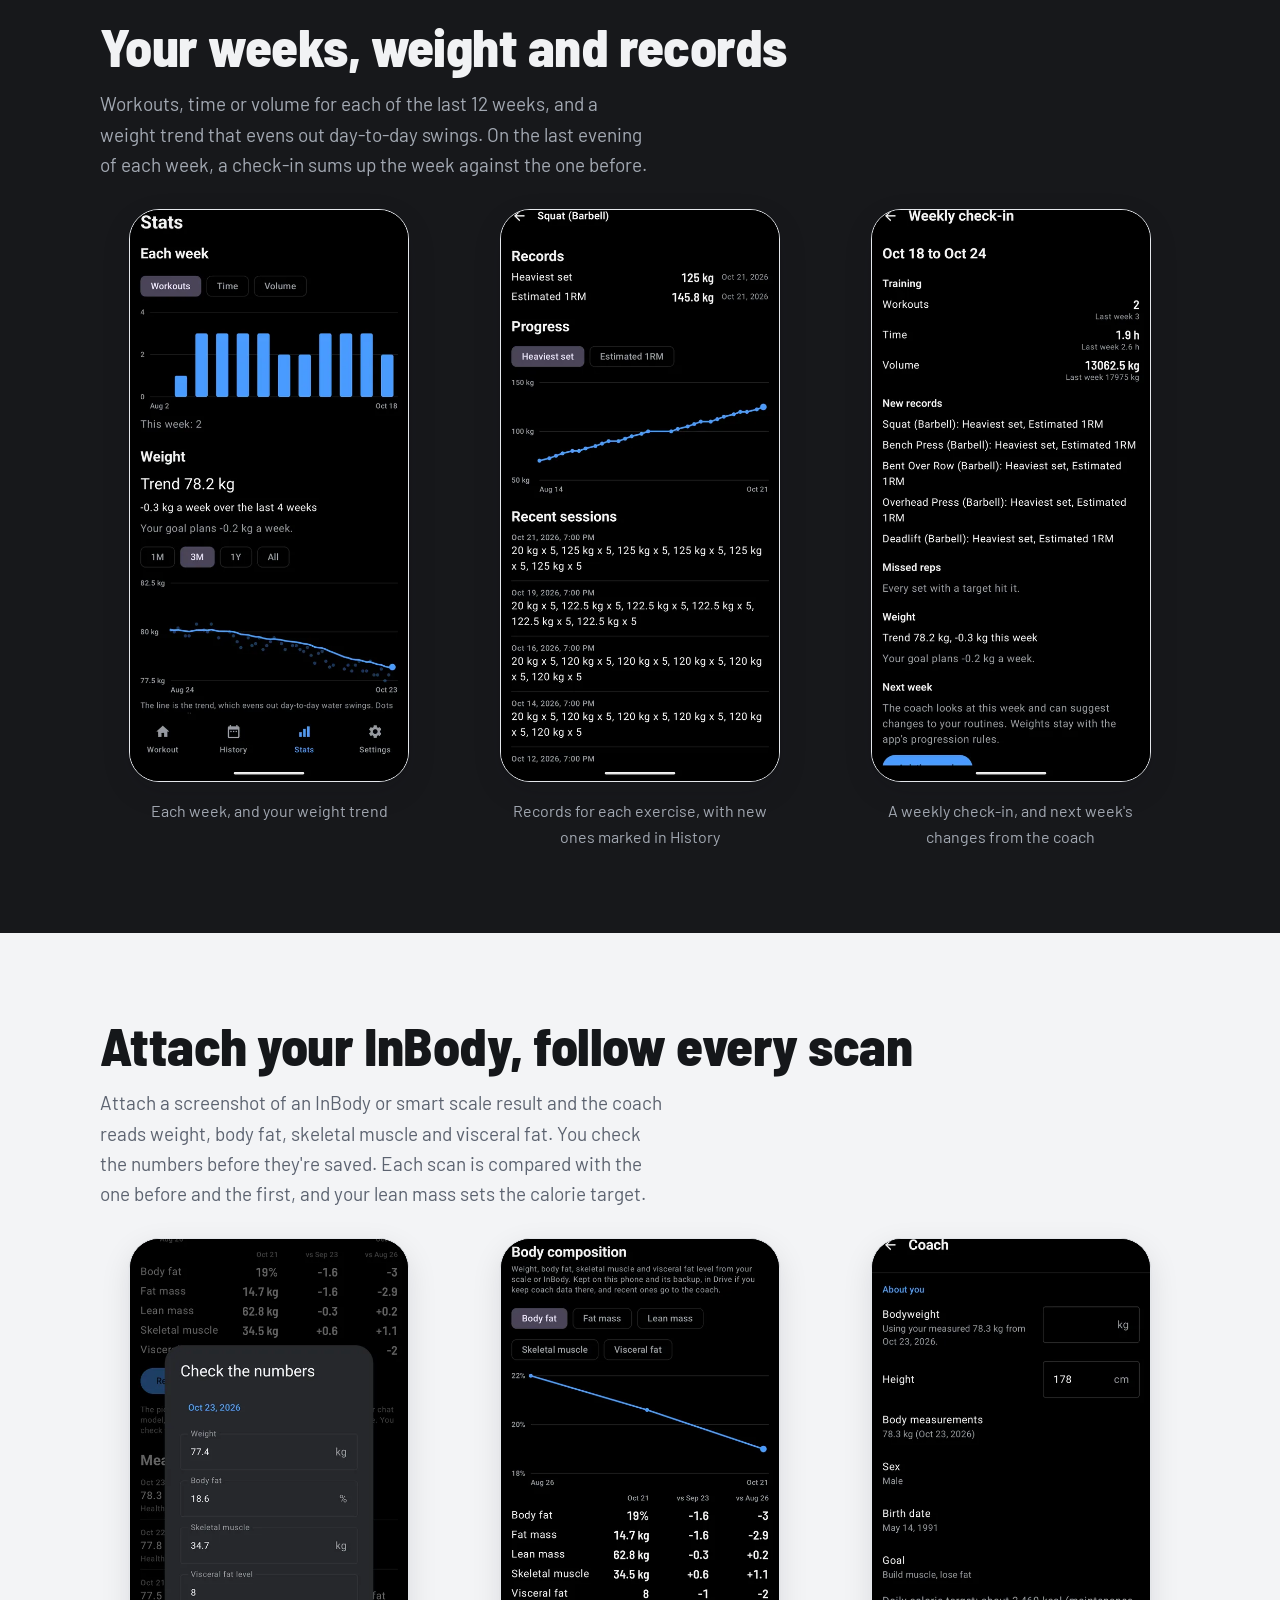
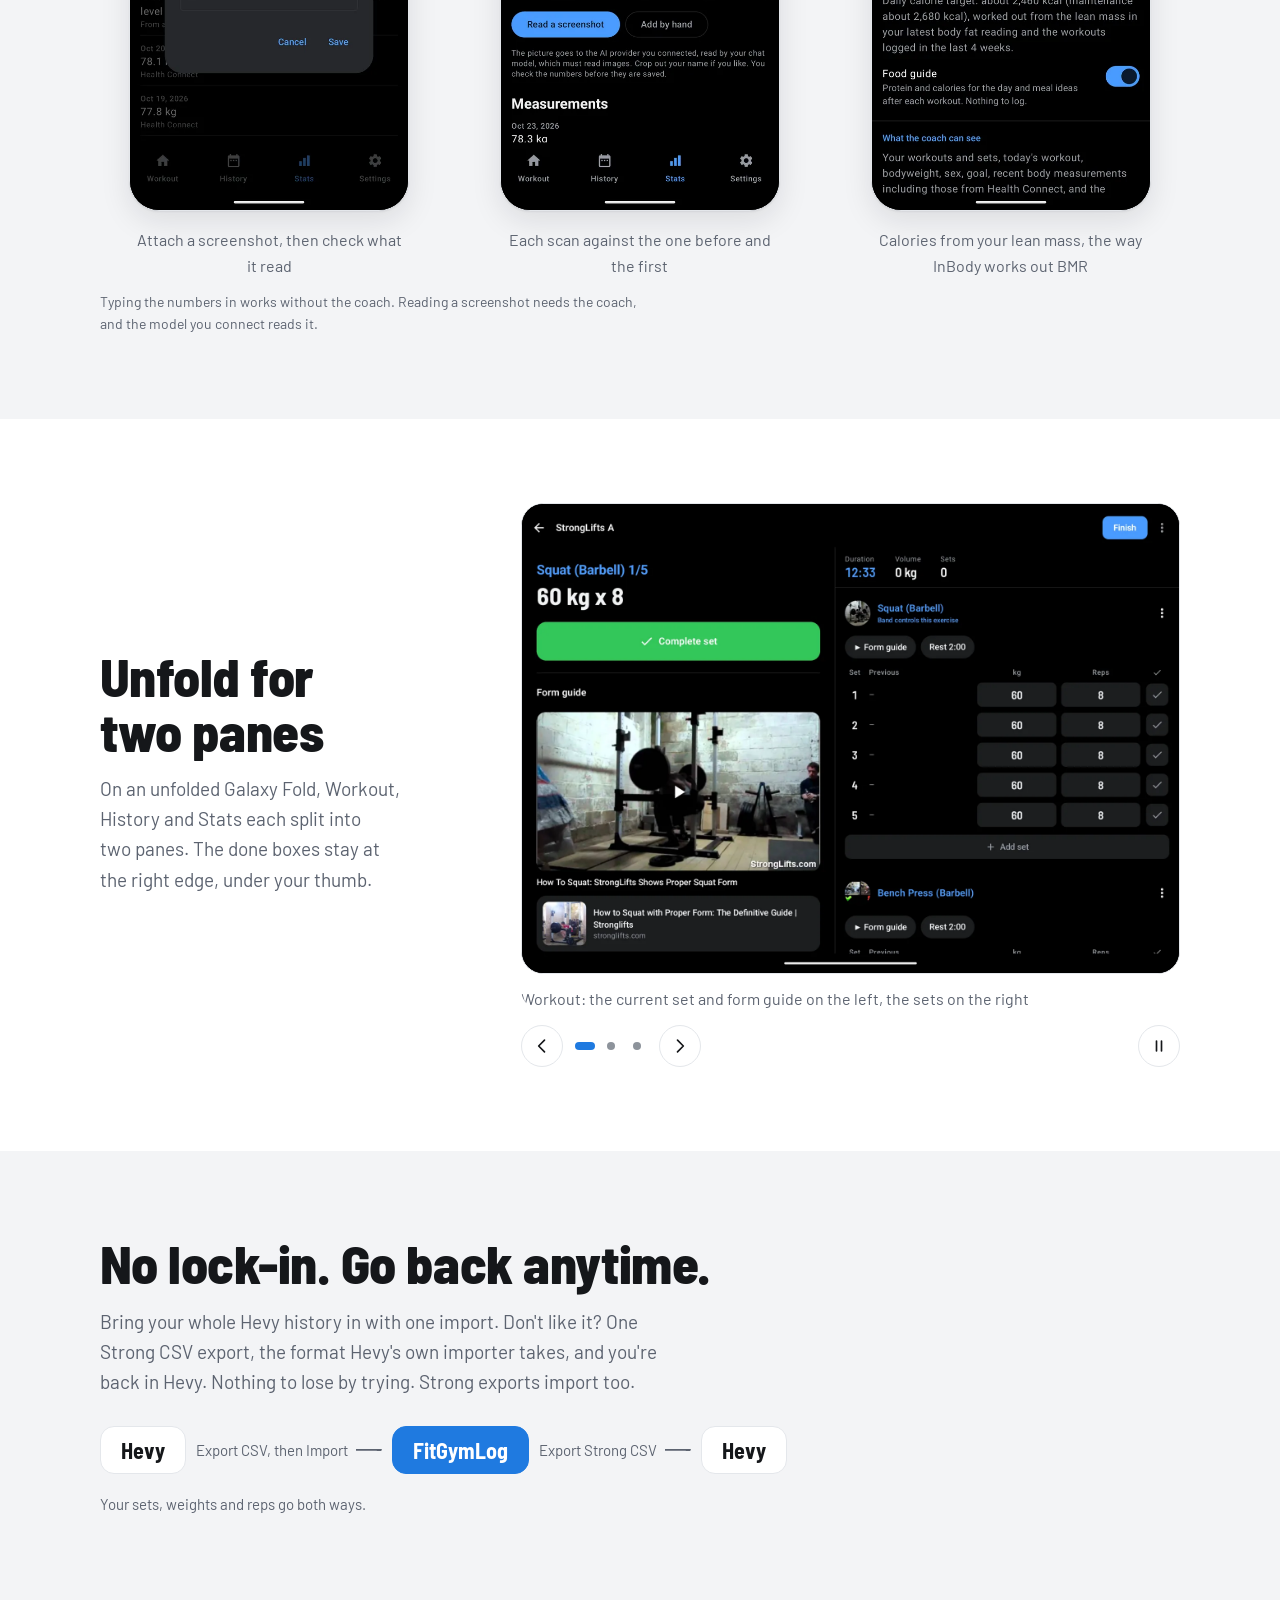
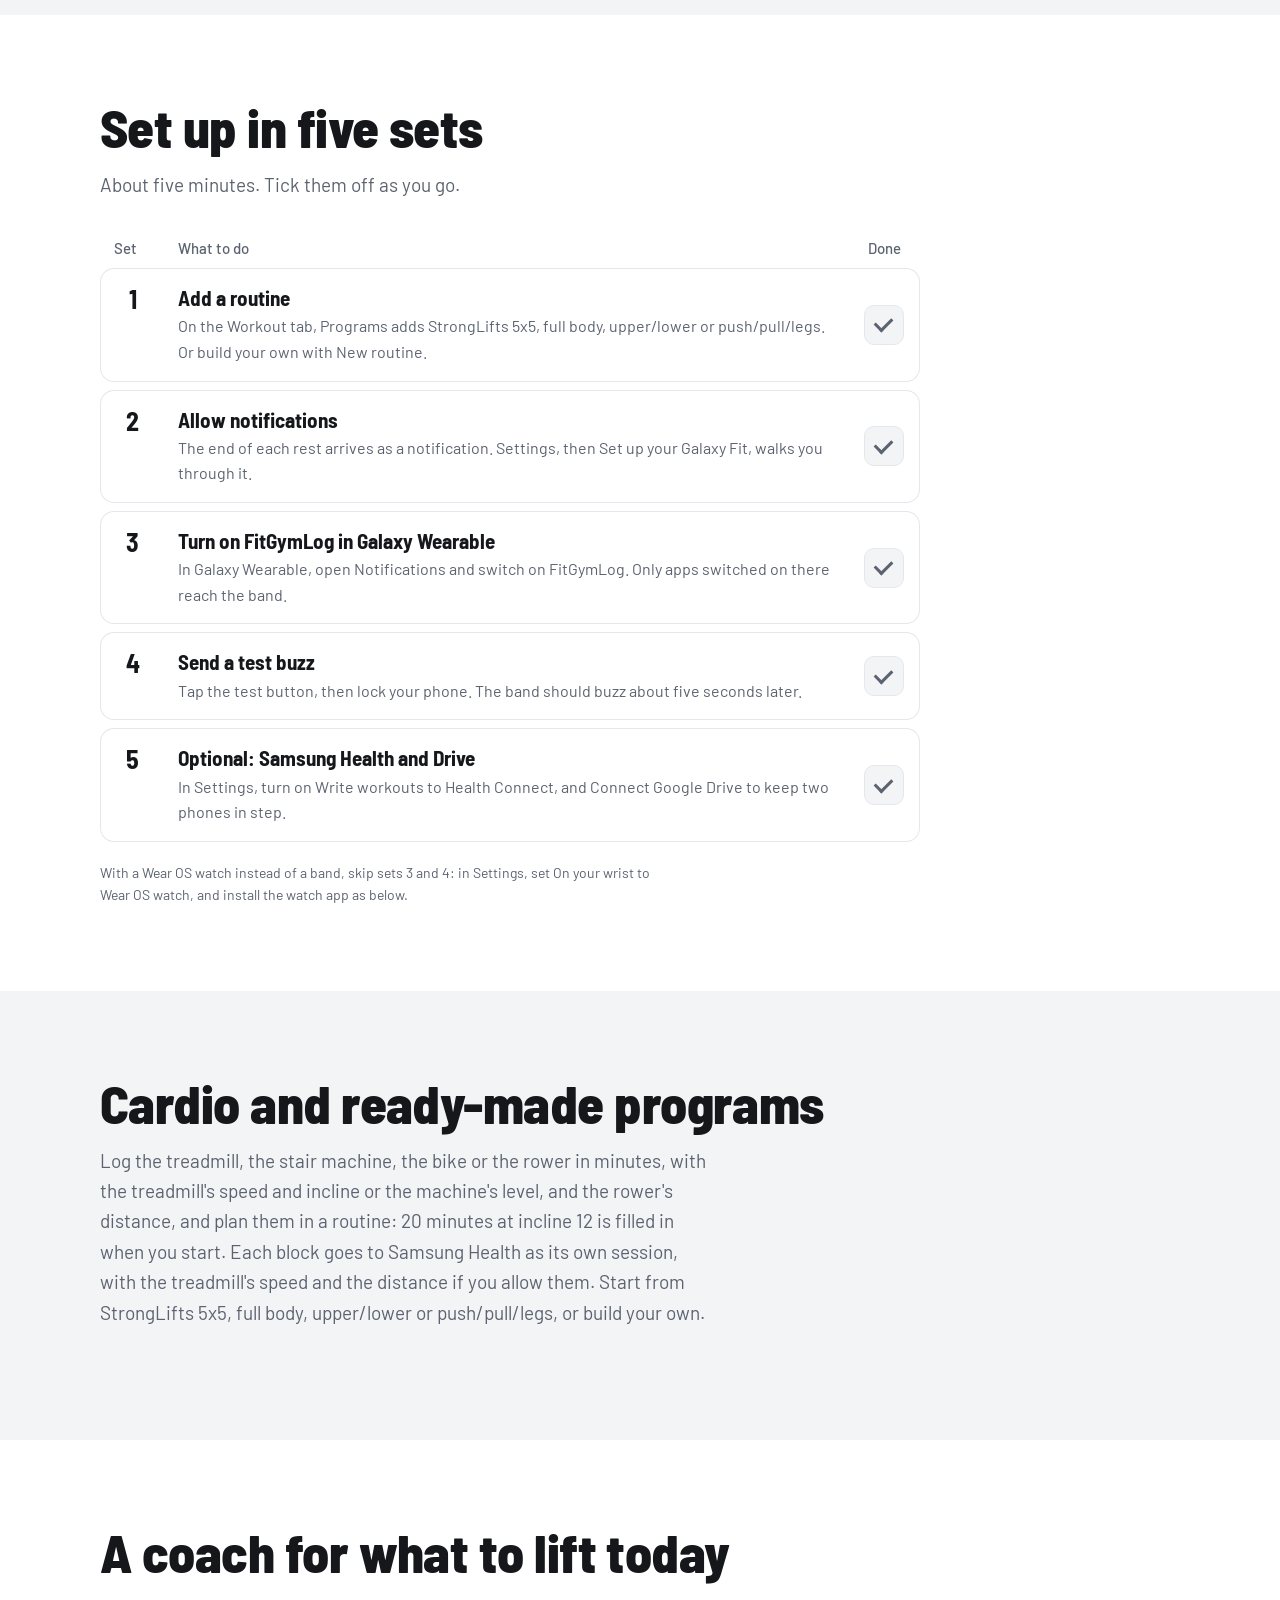
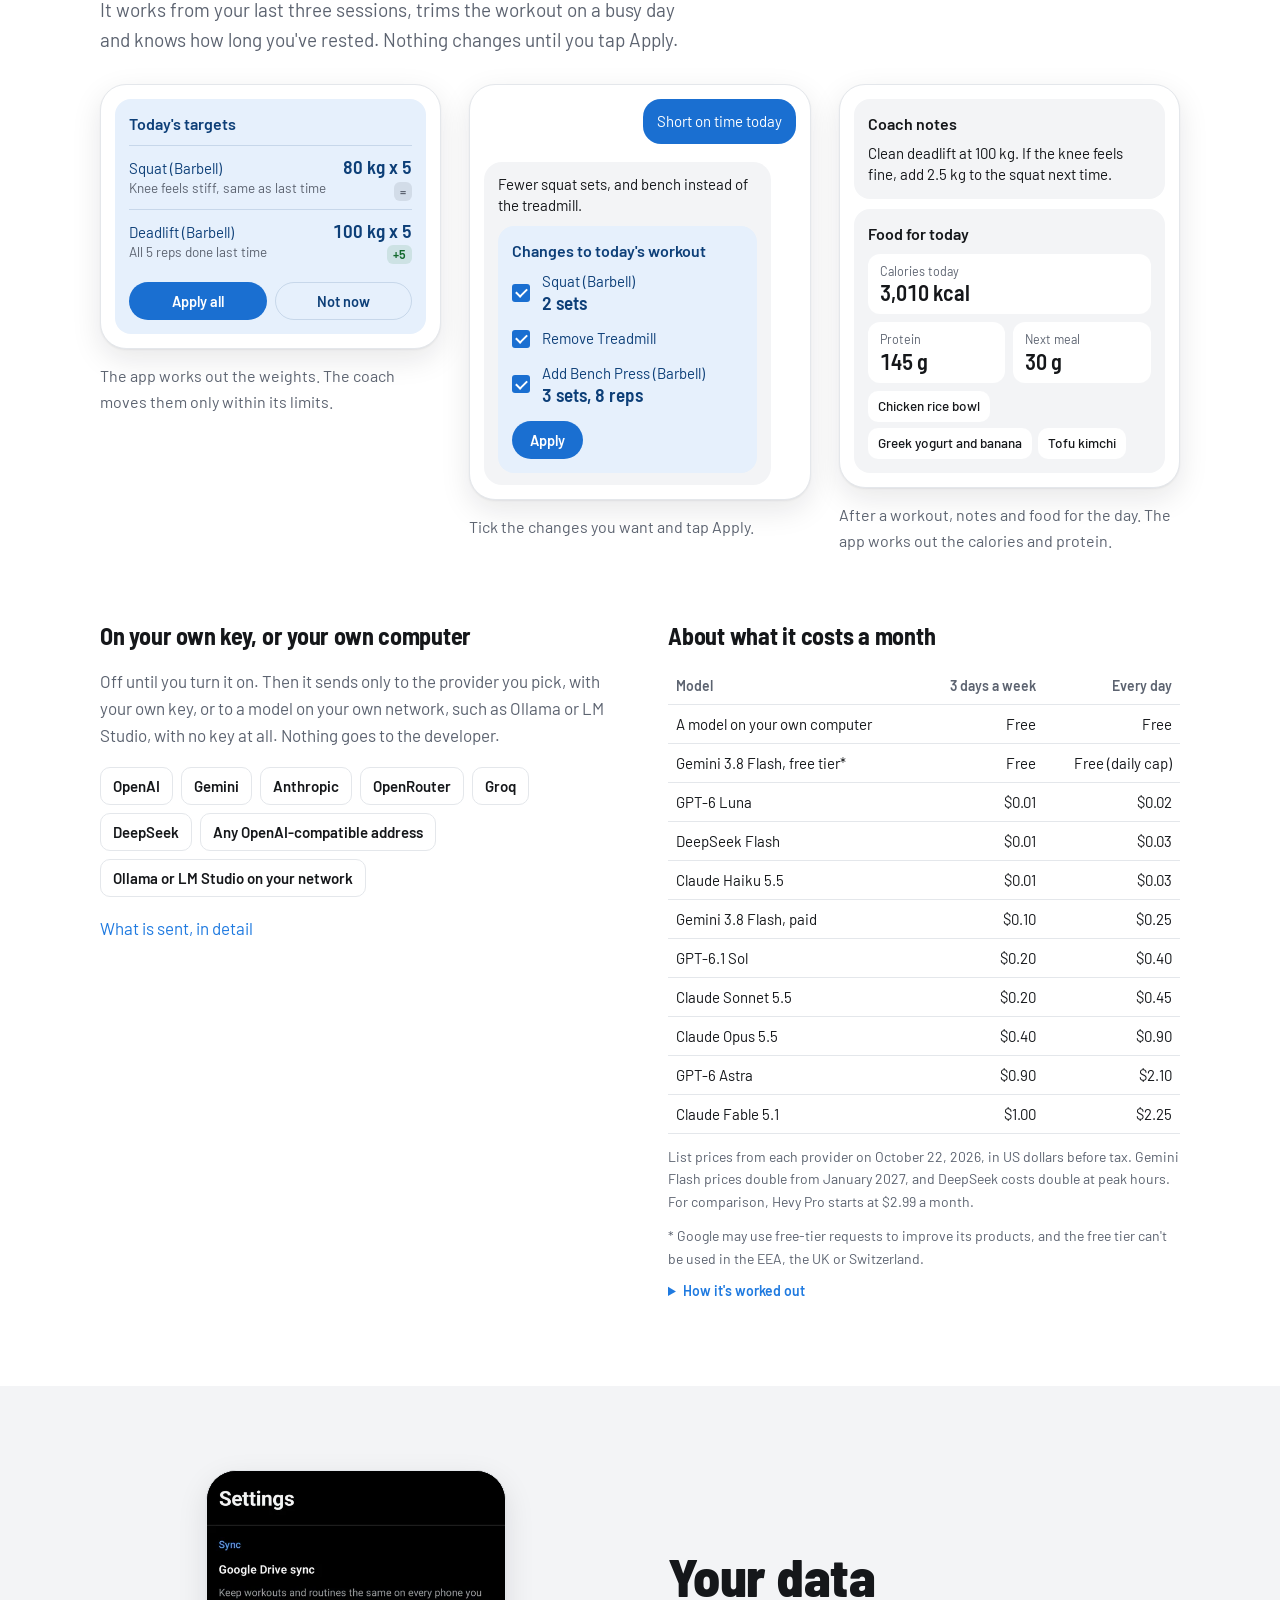
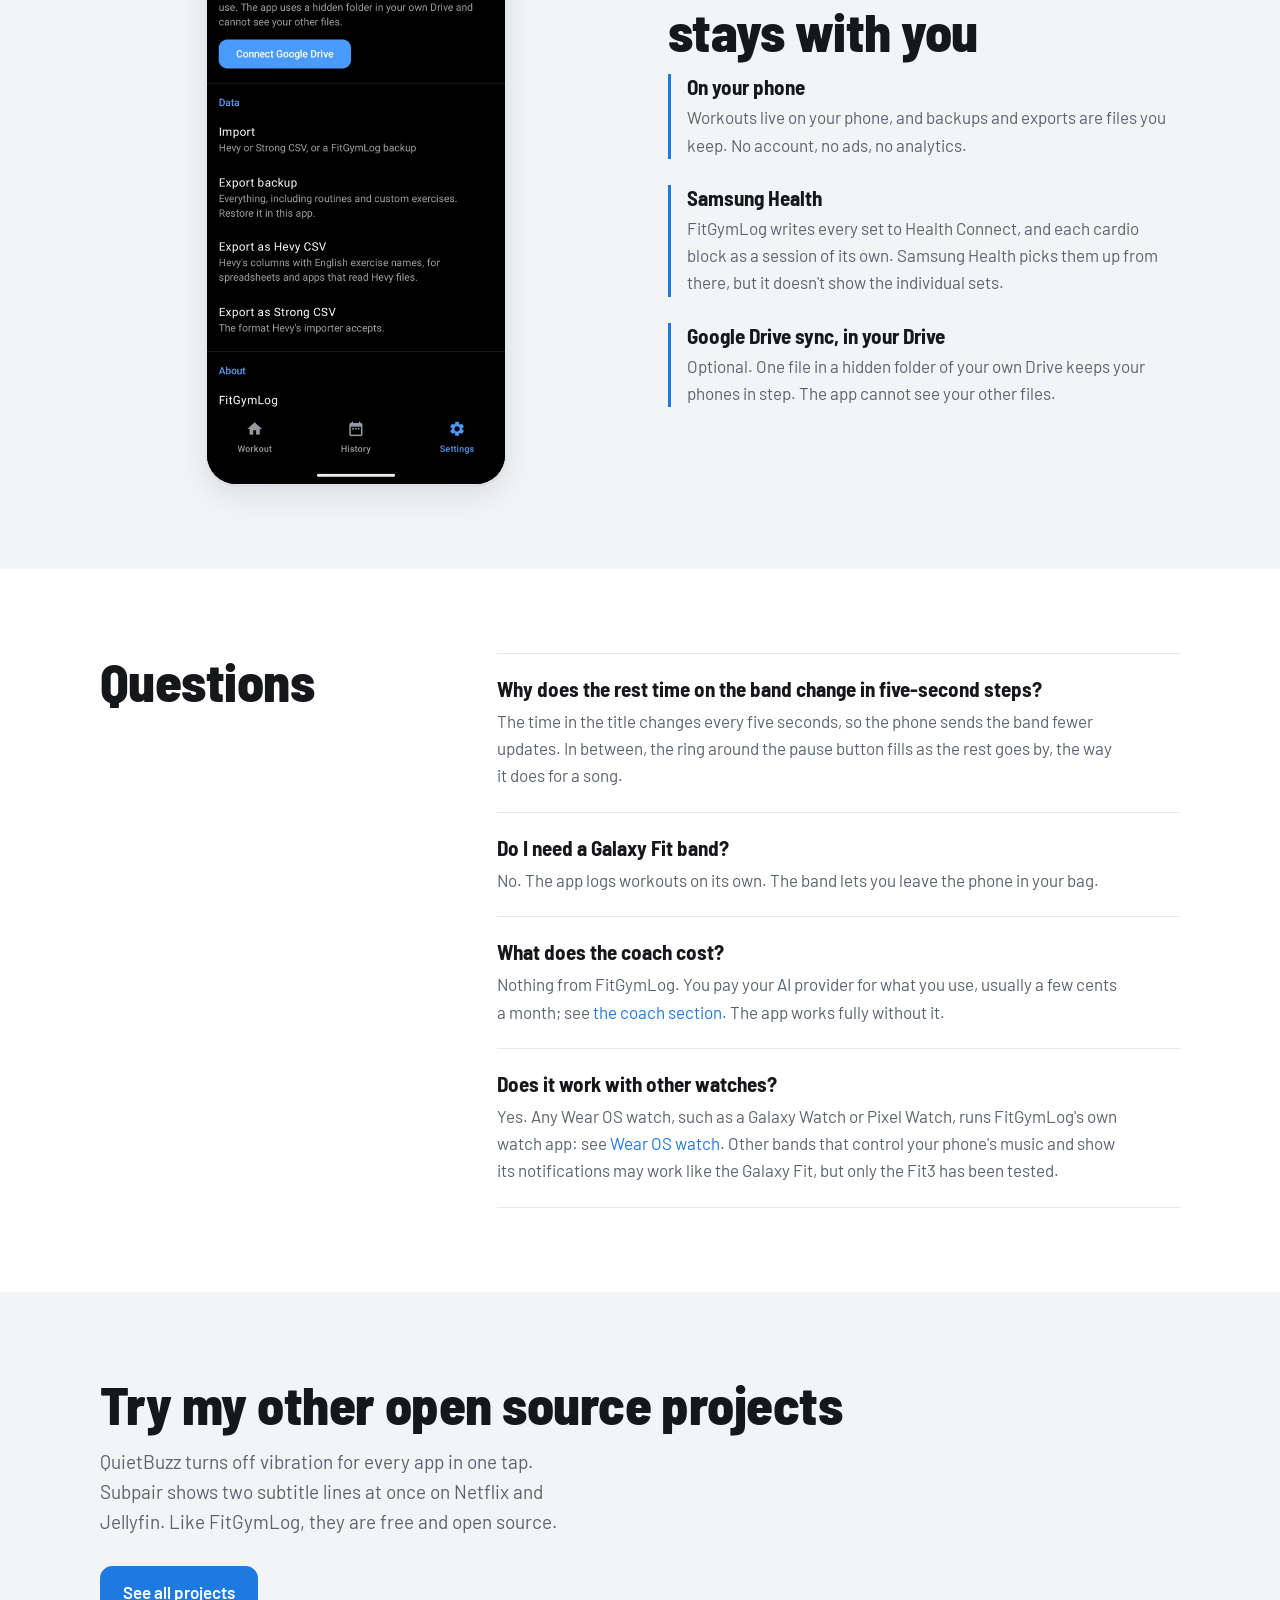
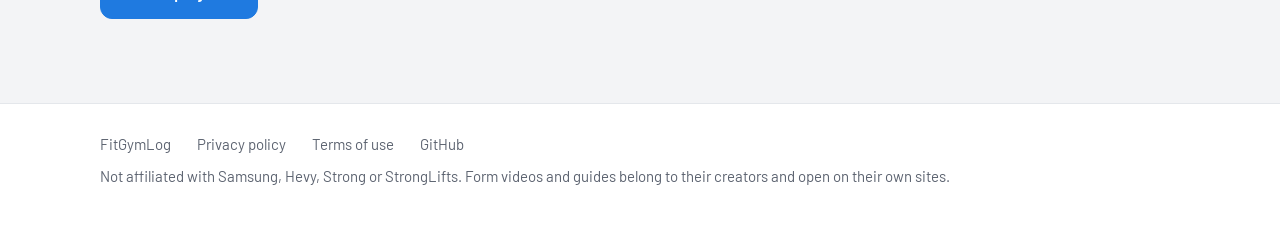
==== commit 9cb2d2af: "Name the Galaxy Fit and Wear OS watch in their section headings The band section now says it is for " ====
--- a/index.html
+++ b/index.html
@@ -93,8 +93,8 @@
     <section class="block band">
       <div class="wrap split">
         <div>
-          <h2>Three buttons and a buzz</h2>
-          <p class="lead">The band's music controls drive the workout, so the phone can stay in your bag.</p>
+          <h2>Galaxy Fit: three buttons and a buzz</h2>
+          <p class="lead">On a Galaxy Fit3, the band's music controls drive the workout, so the phone can stay in your bag.</p>
           <ul class="buttons-map">
             <li><span class="key"><svg viewBox="0 0 24 24" fill="none" stroke="currentColor" stroke-width="2" stroke-linejoin="round"><path d="M4 5l9 7-9 7z"/><path d="M16 5v14M20 5v14"/></svg></span>
               <div><strong>Play or pause</strong><span>Completes the set and starts the rest timer.</span></div></li>
@@ -116,7 +116,7 @@
 
     <section class="block soft" id="watch">
       <div class="wrap">
-        <h2>Or a Wear OS watch</h2>
+        <h2>Wear OS watch: the app on your wrist</h2>
         <p class="lead">A Galaxy Watch, Pixel Watch or any other Wear OS watch runs FitGymLog's own watch app, so it needs none of
           the band's tricks. In Settings, On your wrist, choose Wear OS watch.
           The phone still keeps the workout, so the watch can't lose a set.</p>
@@ -395,7 +395,7 @@
           <div><dt>What does the coach cost?</dt>
             <dd>Nothing from FitGymLog. You pay your AI provider for what you use, usually a few cents a month; see <a href="#coach">the coach section</a>. The app works fully without it.</dd></div>
           <div><dt>Does it work with other watches?</dt>
-            <dd>Yes. Any Wear OS watch, such as a Galaxy Watch or Pixel Watch, runs FitGymLog's own watch app: see <a href="#watch">Or a Wear OS watch</a>. Other bands that control your phone's music and show its notifications may work like the Galaxy Fit, but only the Fit3 has been tested.</dd></div>
+            <dd>Yes. Any Wear OS watch, such as a Galaxy Watch or Pixel Watch, runs FitGymLog's own watch app: see <a href="#watch">Wear OS watch</a>. Other bands that control your phone's music and show its notifications may work like the Galaxy Fit, but only the Fit3 has been tested.</dd></div>
         </dl>
       </div>
     </section>
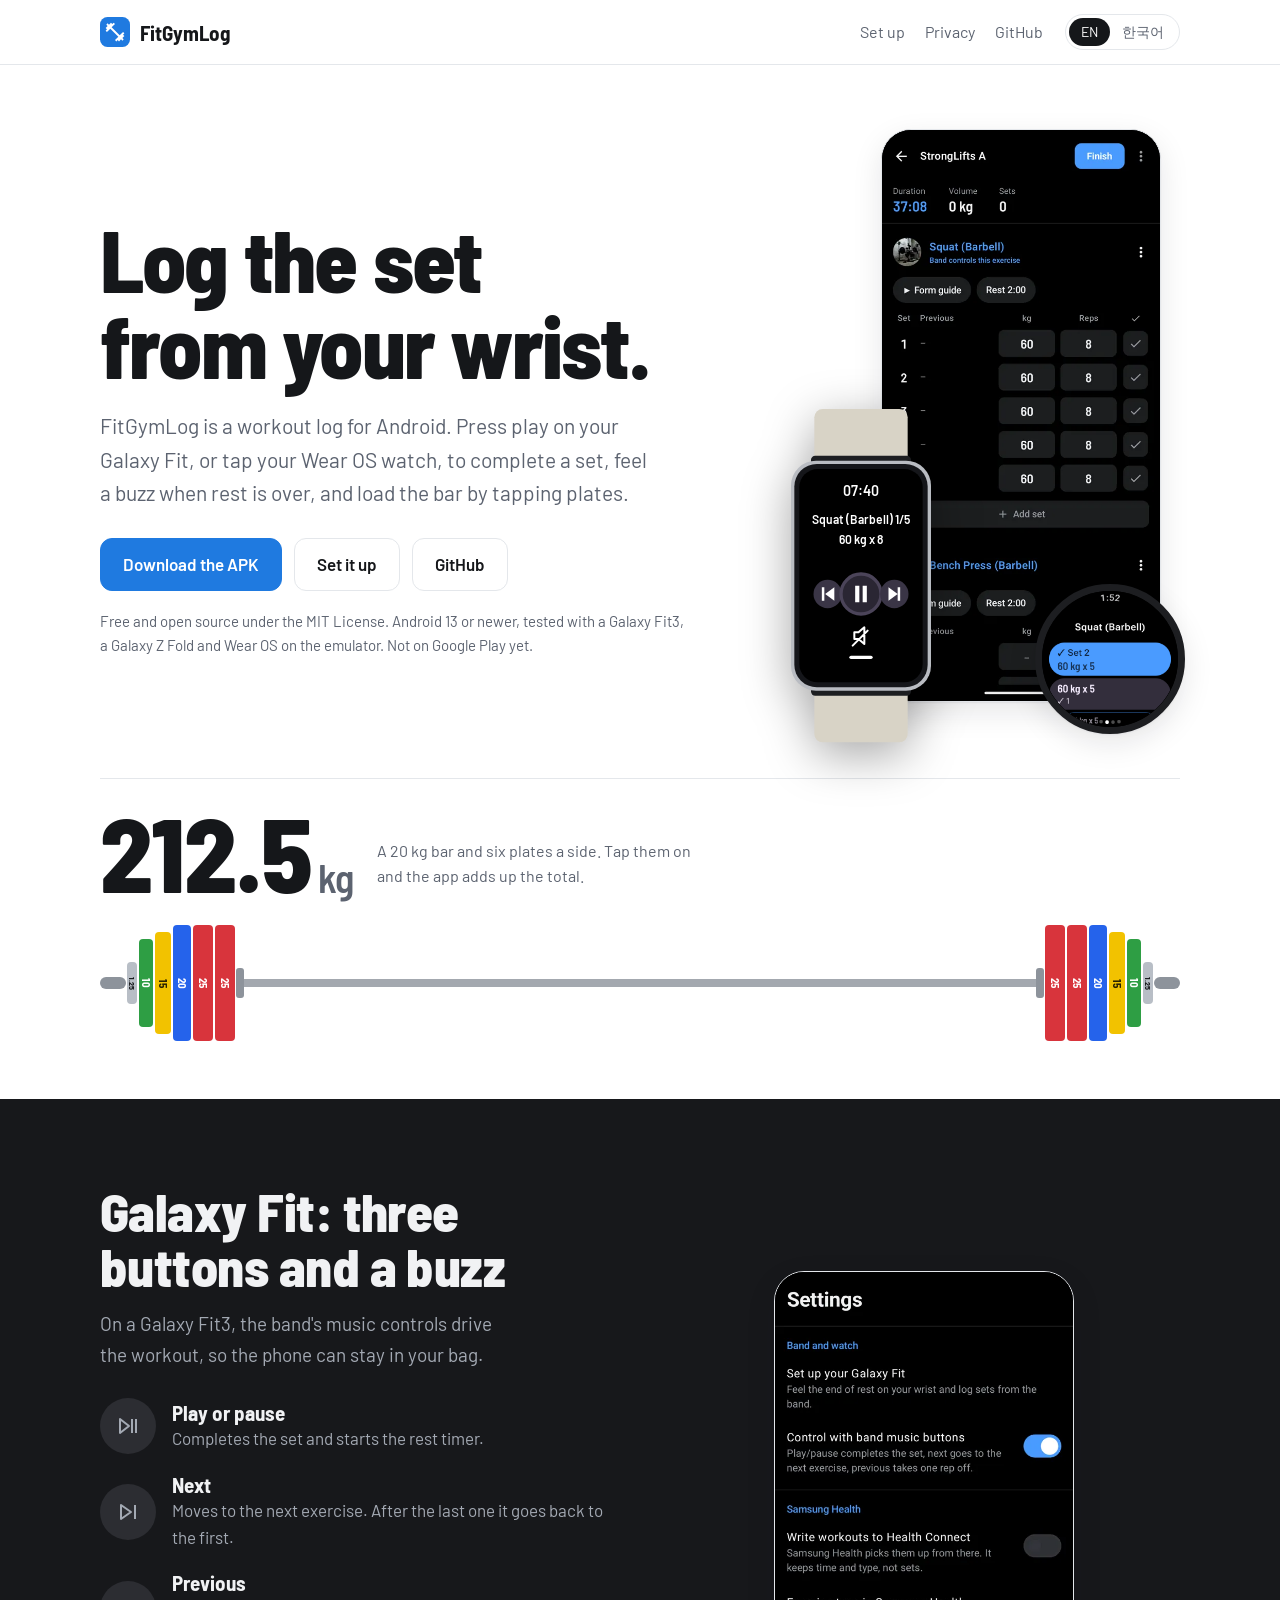
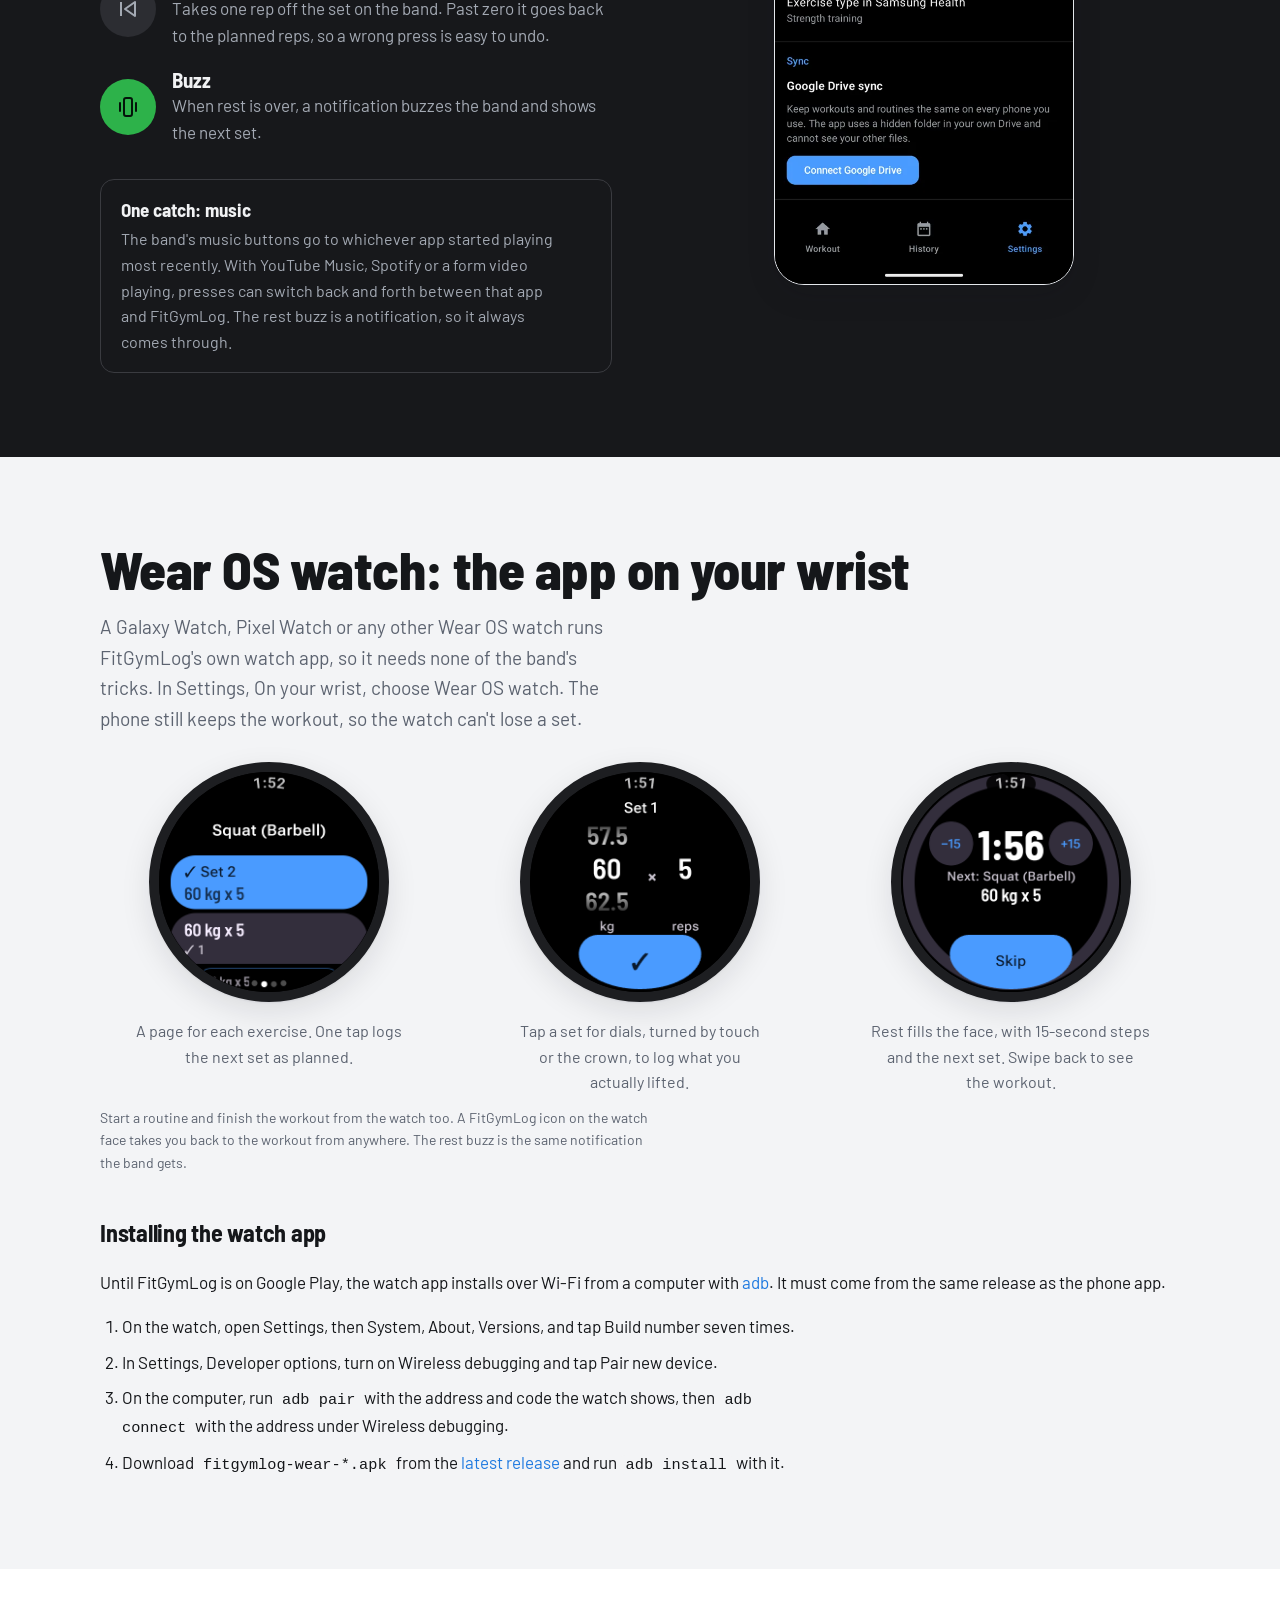
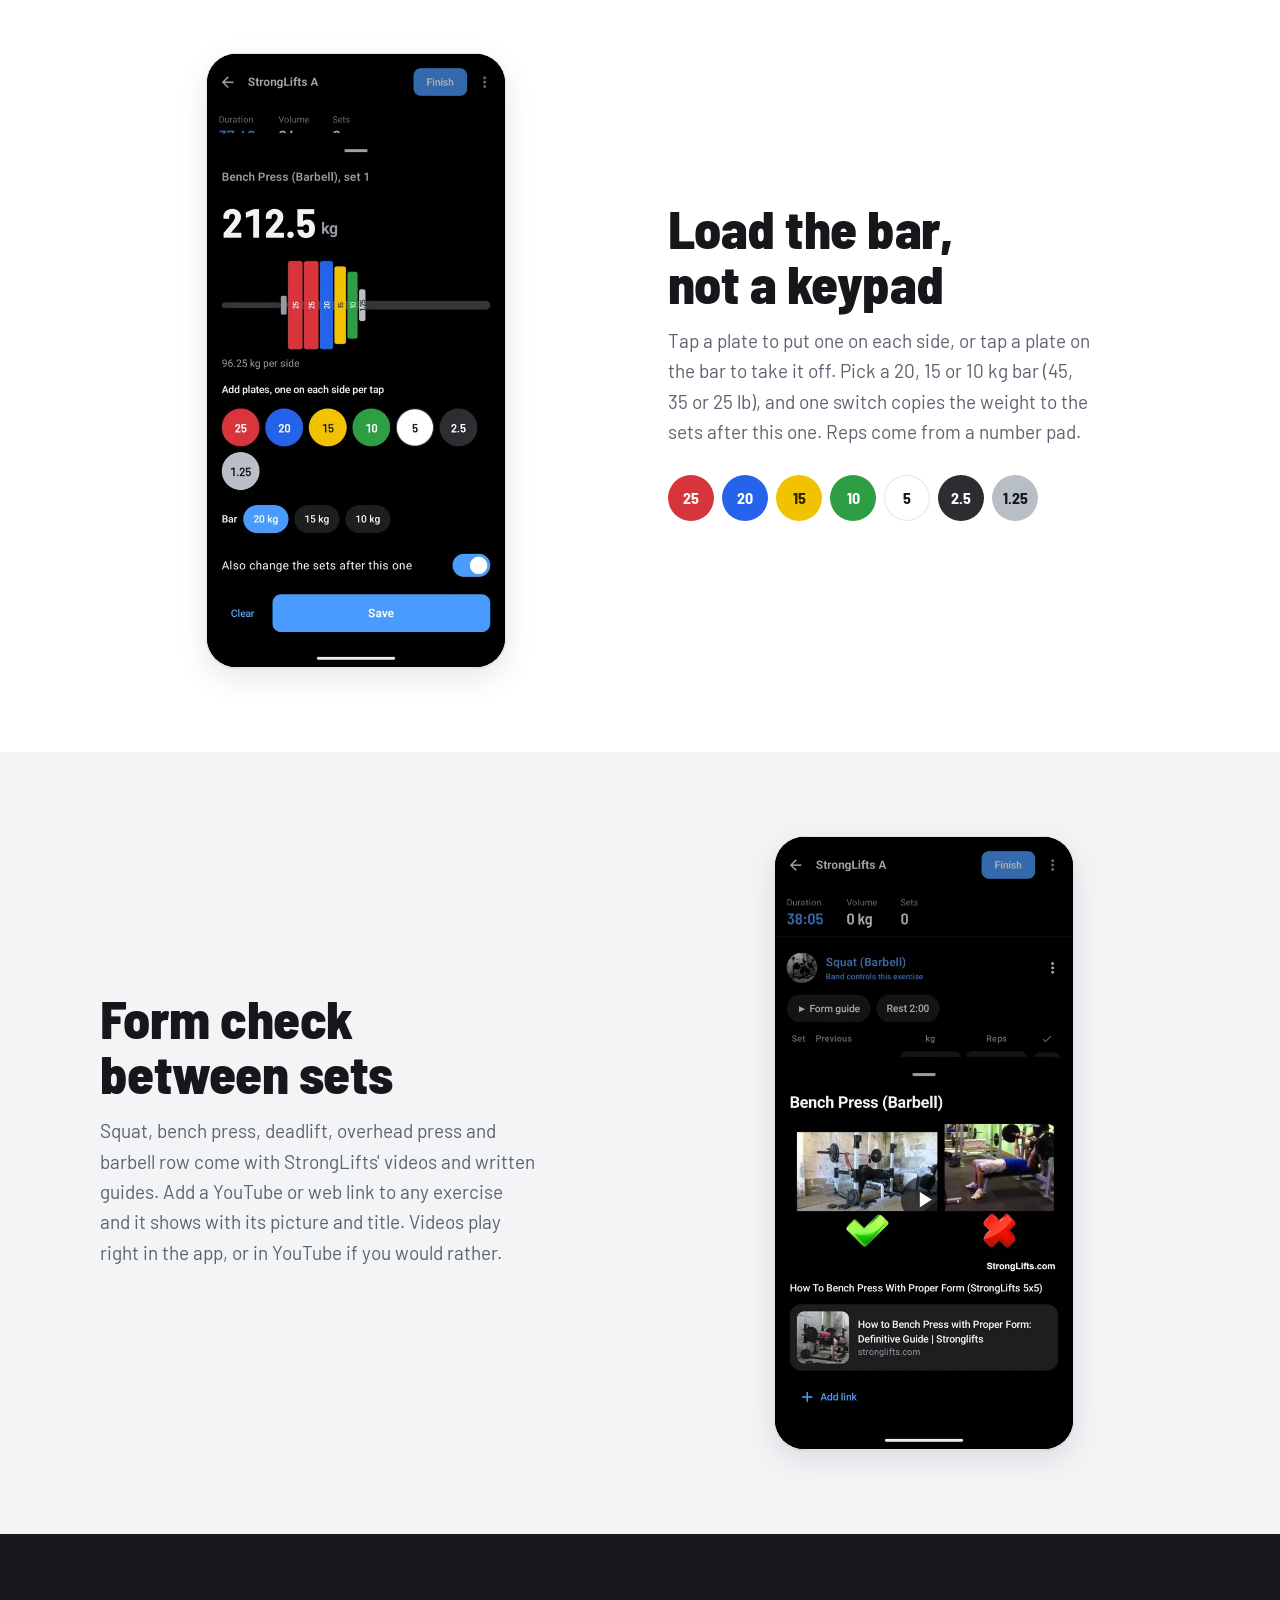
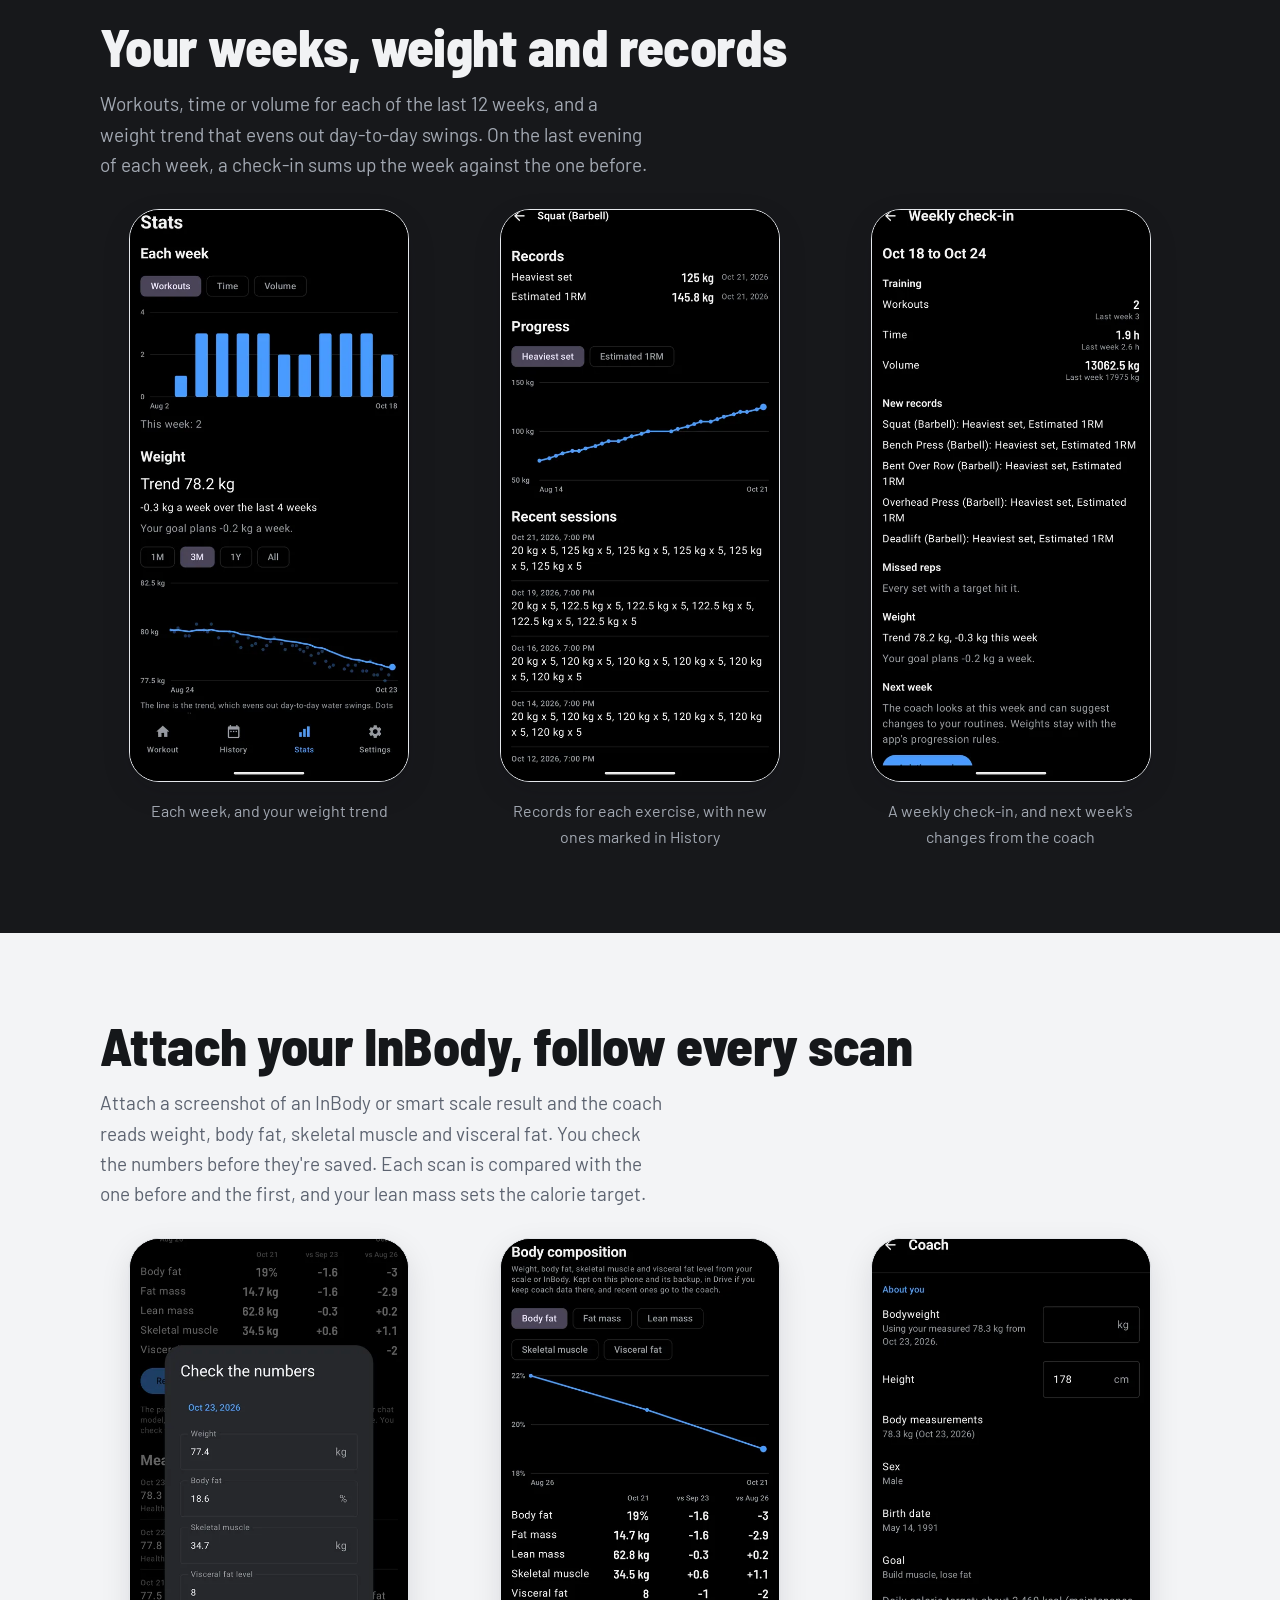
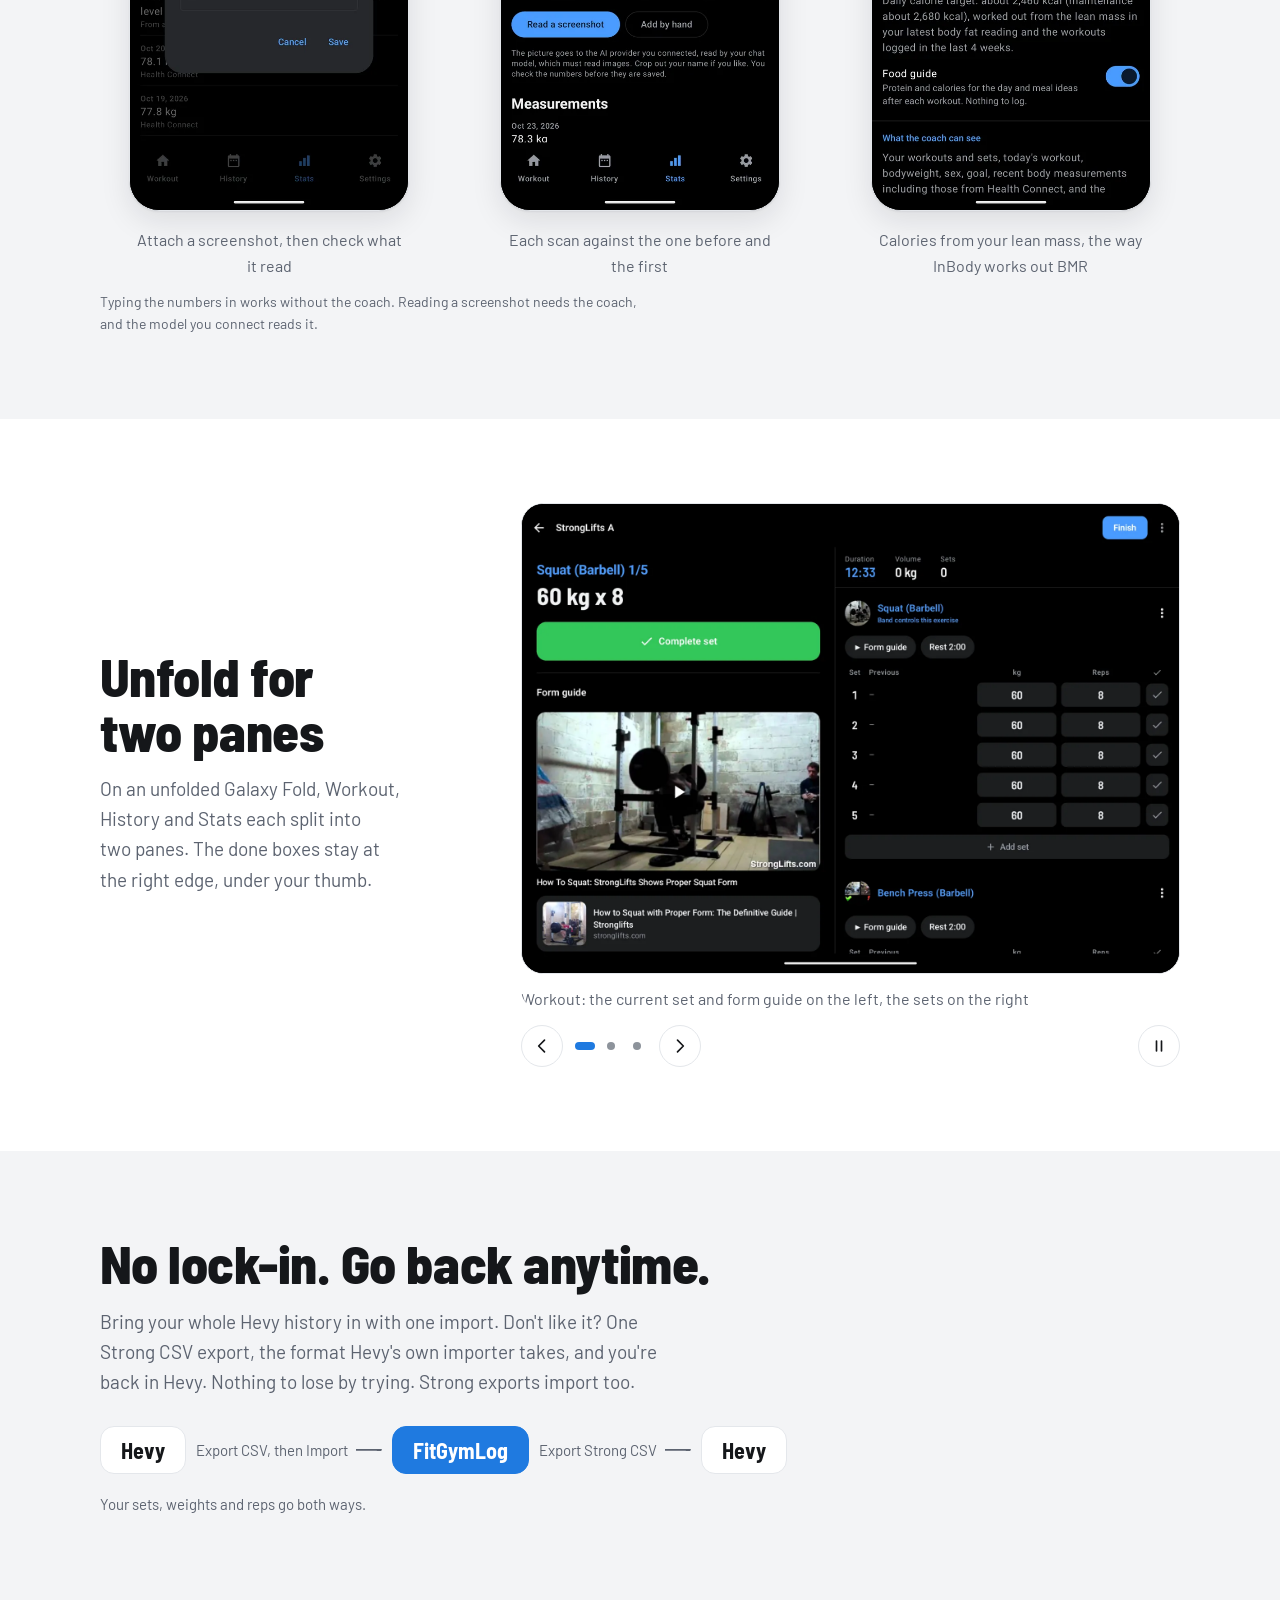
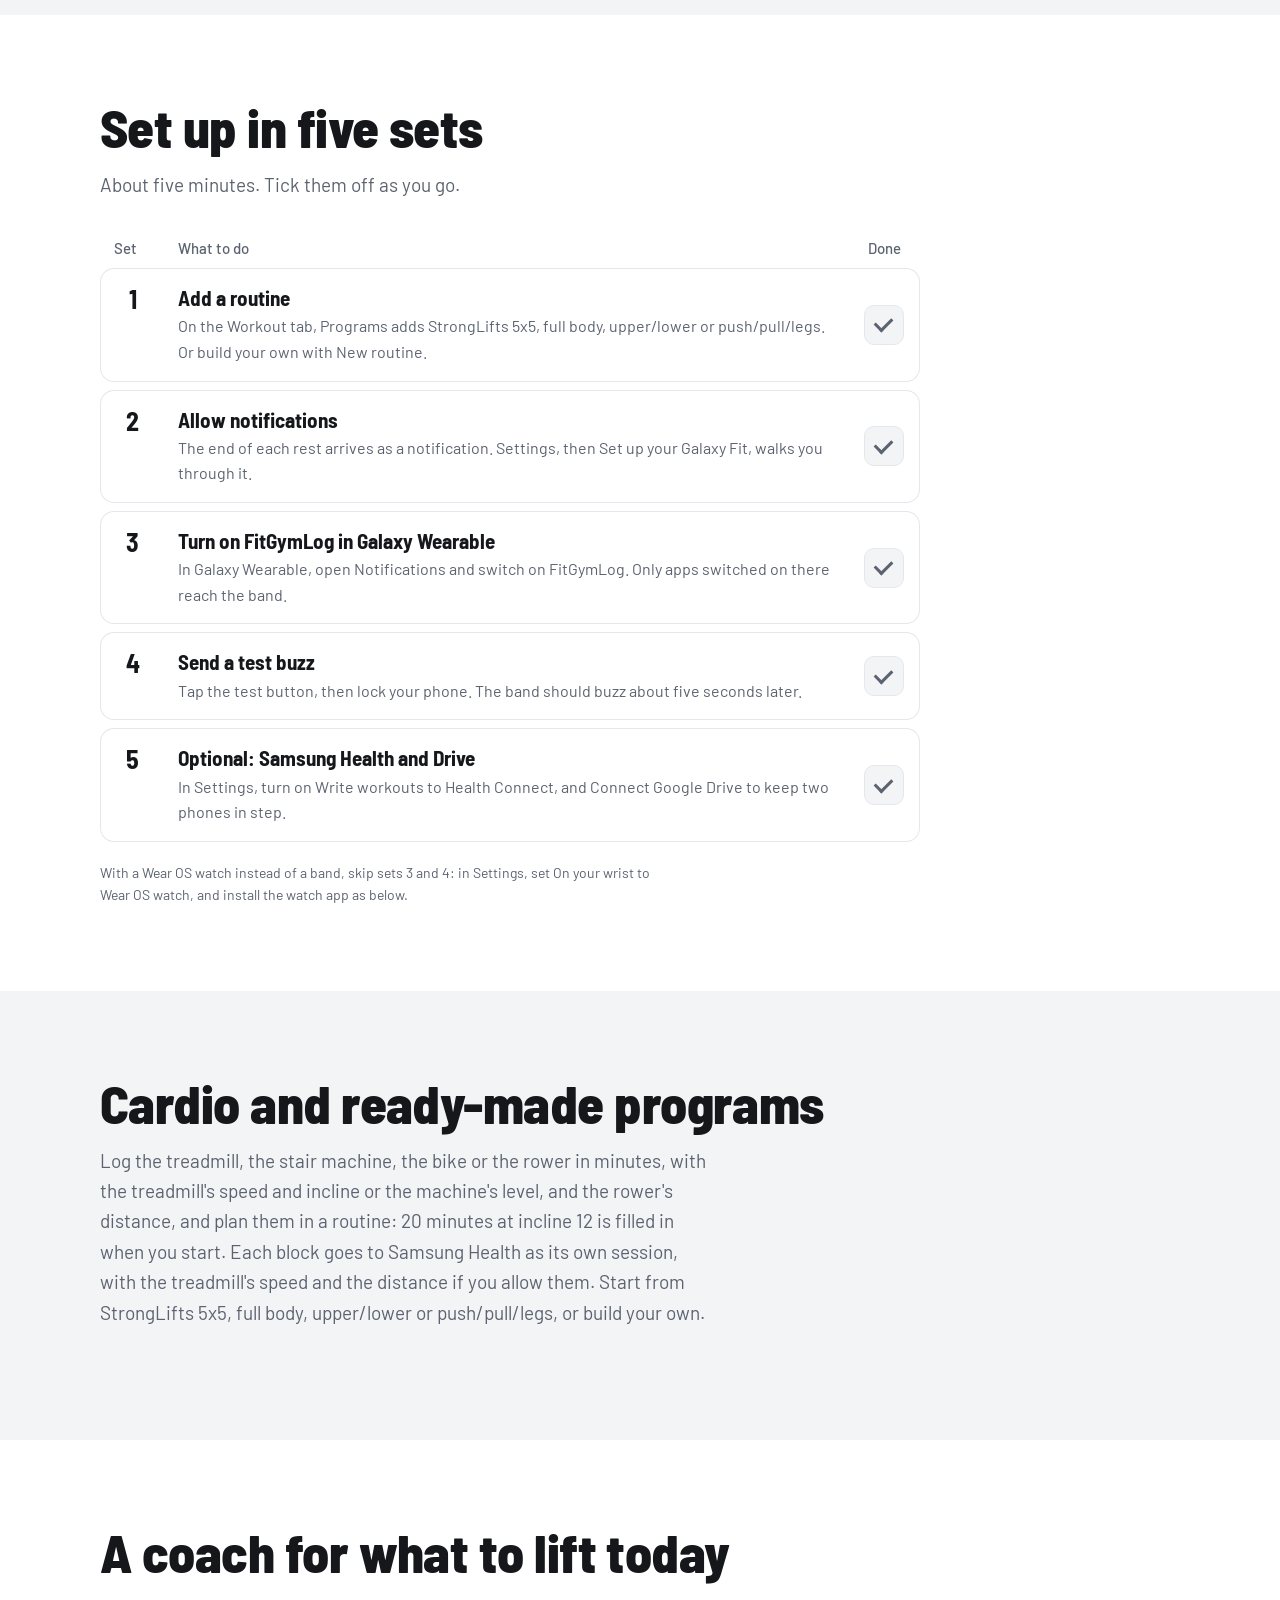
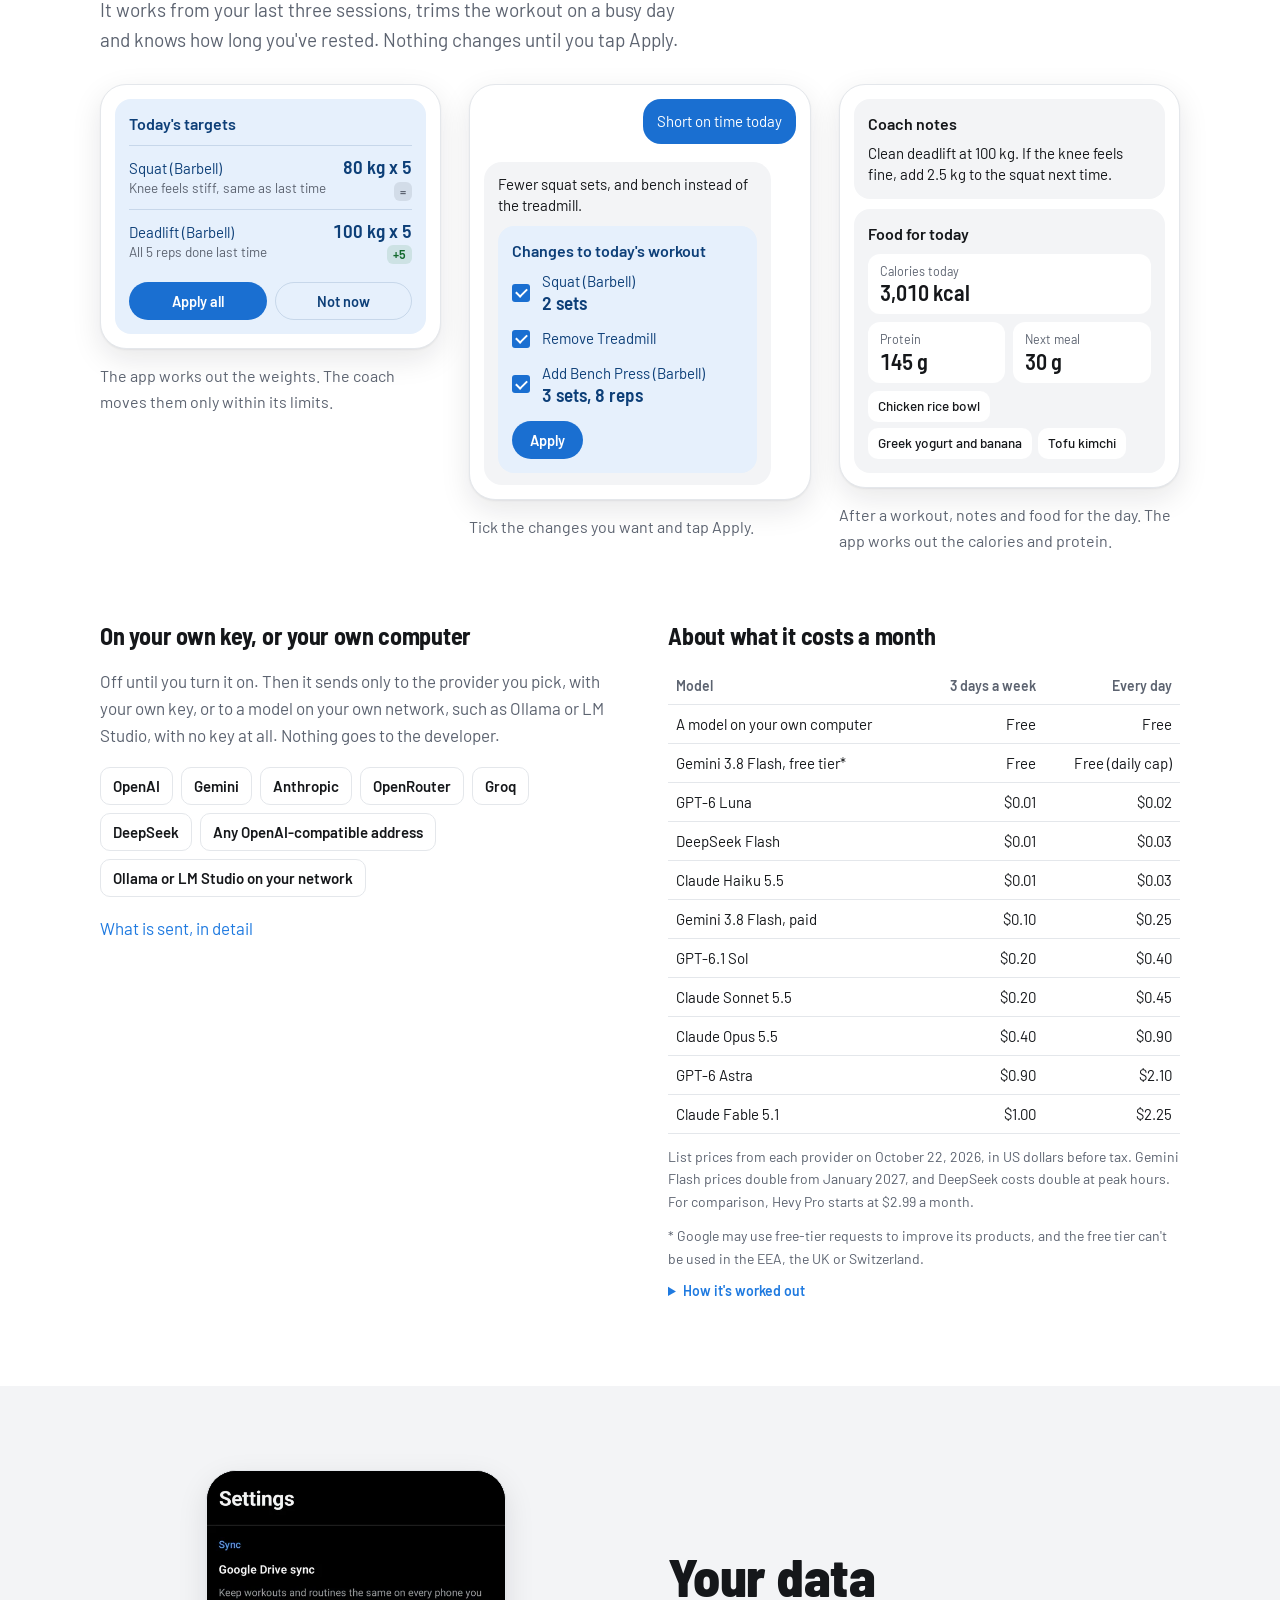
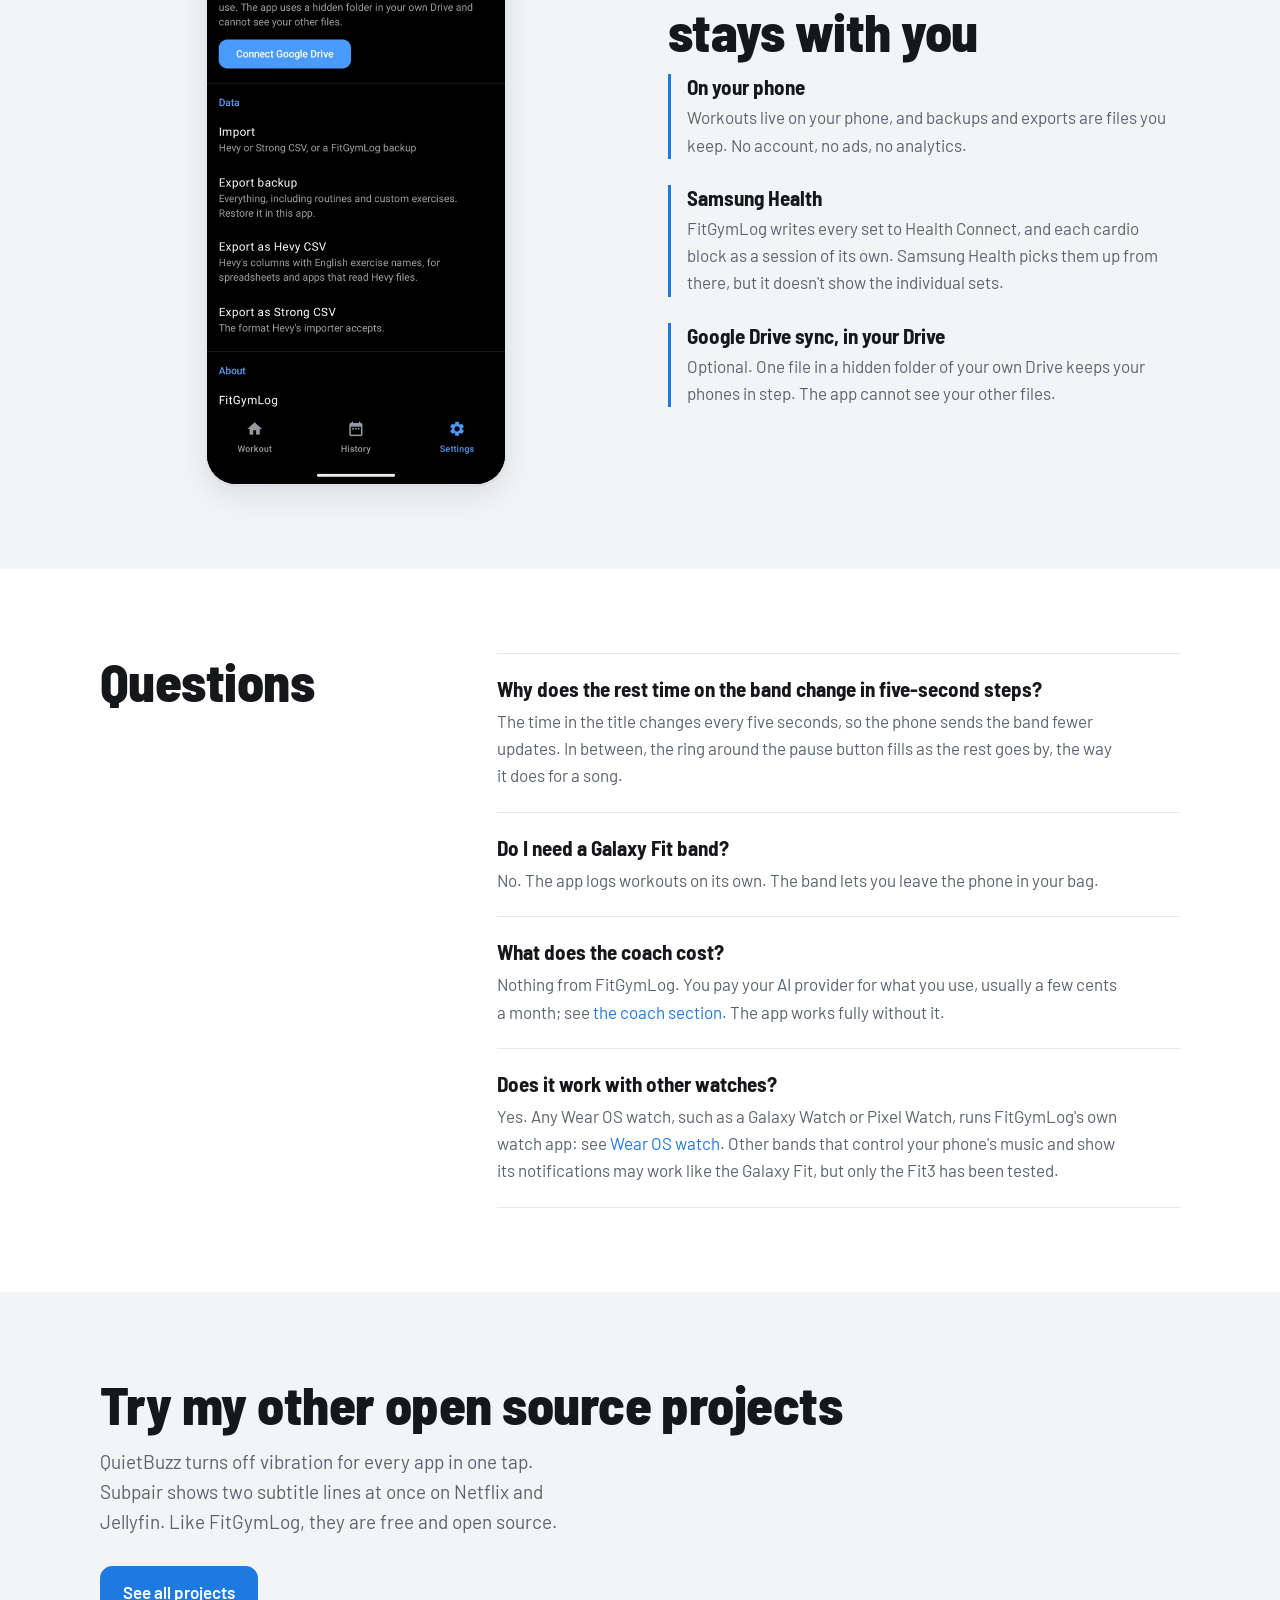
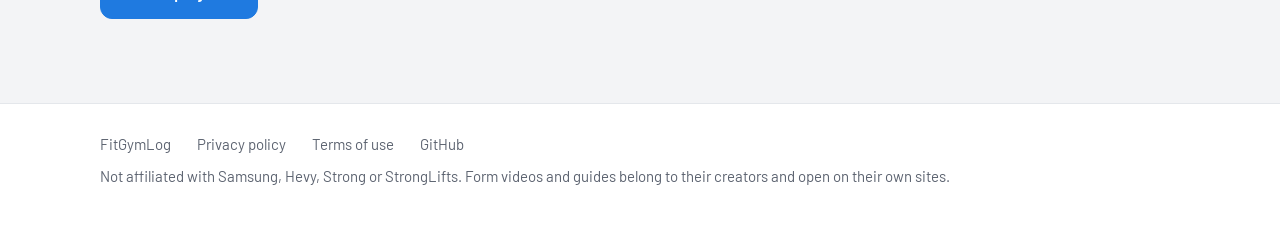
==== commit d7d95347: "Show the Wear OS watch on the homepage The hero now has a Wear OS watch face beside the phone, oppos" ====
--- a/index.html
+++ b/index.html
@@ -4,10 +4,10 @@
   <meta charset="utf-8">
   <meta name="viewport" content="width=device-width, initial-scale=1">
   <meta name="color-scheme" content="light dark">
-  <title>FitGymLog: a workout log you can run from a Galaxy Fit</title>
+  <title>FitGymLog: a workout log you run from a Galaxy Fit or Wear OS watch</title>
   <meta name="description" content="A workout log for Android. Complete sets with your Galaxy Fit's music buttons or a Wear OS watch, feel a buzz when rest is over, and load the bar by tapping plates.">
   <meta property="og:title" content="FitGymLog">
-  <meta property="og:description" content="A workout log for Android that you can run from a Galaxy Fit band.">
+  <meta property="og:description" content="A workout log for Android that you run from a Galaxy Fit band or a Wear OS watch.">
   <meta property="og:image" content="https://wonjoonseol.github.io/fitgymlog/images/og-en.jpg">
   <meta property="og:image:width" content="1200">
   <meta property="og:image:height" content="630">
@@ -41,8 +41,8 @@
       <div class="wrap hero-grid">
         <div>
           <h1>Log the set from your wrist.</h1>
-          <p class="lead">FitGymLog is a workout log for Android. Press play on your Galaxy Fit to complete a set, feel a buzz when
-            rest is over, and load the bar by tapping plates.</p>
+          <p class="lead">FitGymLog is a workout log for Android. Press play on your Galaxy Fit, or tap your Wear OS watch, to
+            complete a set, feel a buzz when rest is over, and load the bar by tapping plates.</p>
           <div class="buttons">
             <a class="button primary" href="https://github.com/wonjoonSeol/fitgymlog/releases/latest">Download the APK</a>
             <a class="button" href="#setup">Set it up</a>
@@ -70,6 +70,7 @@
             <path class="mute" d="M112 268h5l7-6v20l-7-6h-5zM128 266l-18 18"/>
             <rect class="handle" x="106" y="296" width="28" height="4" rx="2"/>
           </svg>
+          <div class="watch hero-watch"><img src="images/watch-exercise-en.png" width="454" height="454" alt="A Wear OS watch showing Squat (Barbell) with a button to log set 2 at 60 kg for 5 reps"></div>
         </div>
       </div>
     </section>
--- a/assets/style.css
+++ b/assets/style.css
@@ -107,6 +107,7 @@
 .stack { position: relative; width: min(400px, 100%); margin: 0 auto; padding: 0 0 40px 120px; }
 .stack .phone { width: 100%; max-width: 280px; }
 .stack .fit3 { position: absolute; left: 0; bottom: 0; width: 50%; max-width: 200px; filter: drop-shadow(0 12px 24px rgba(0, 0, 0, .35)); }
+.stack .hero-watch { position: absolute; right: -24px; bottom: 8px; width: 38%; max-width: 150px; border-width: 7px; }
 
 .fit3 { display: block; overflow: visible; }
 .fit3 .strap { fill: #d8d3c6; }
@@ -336,6 +337,7 @@
   .site-nav { margin-left: 0; order: 3; width: 100%; }
   .languages { margin-left: auto; }
   .stack { padding-left: 90px; }
+  .stack .hero-watch { right: -12px; }
   .barbell .p20, .barbell .p15 { display: none; }
   .sets td { padding: 14px 10px; }
   .sets td:first-child { width: 44px; font-size: 22px; }
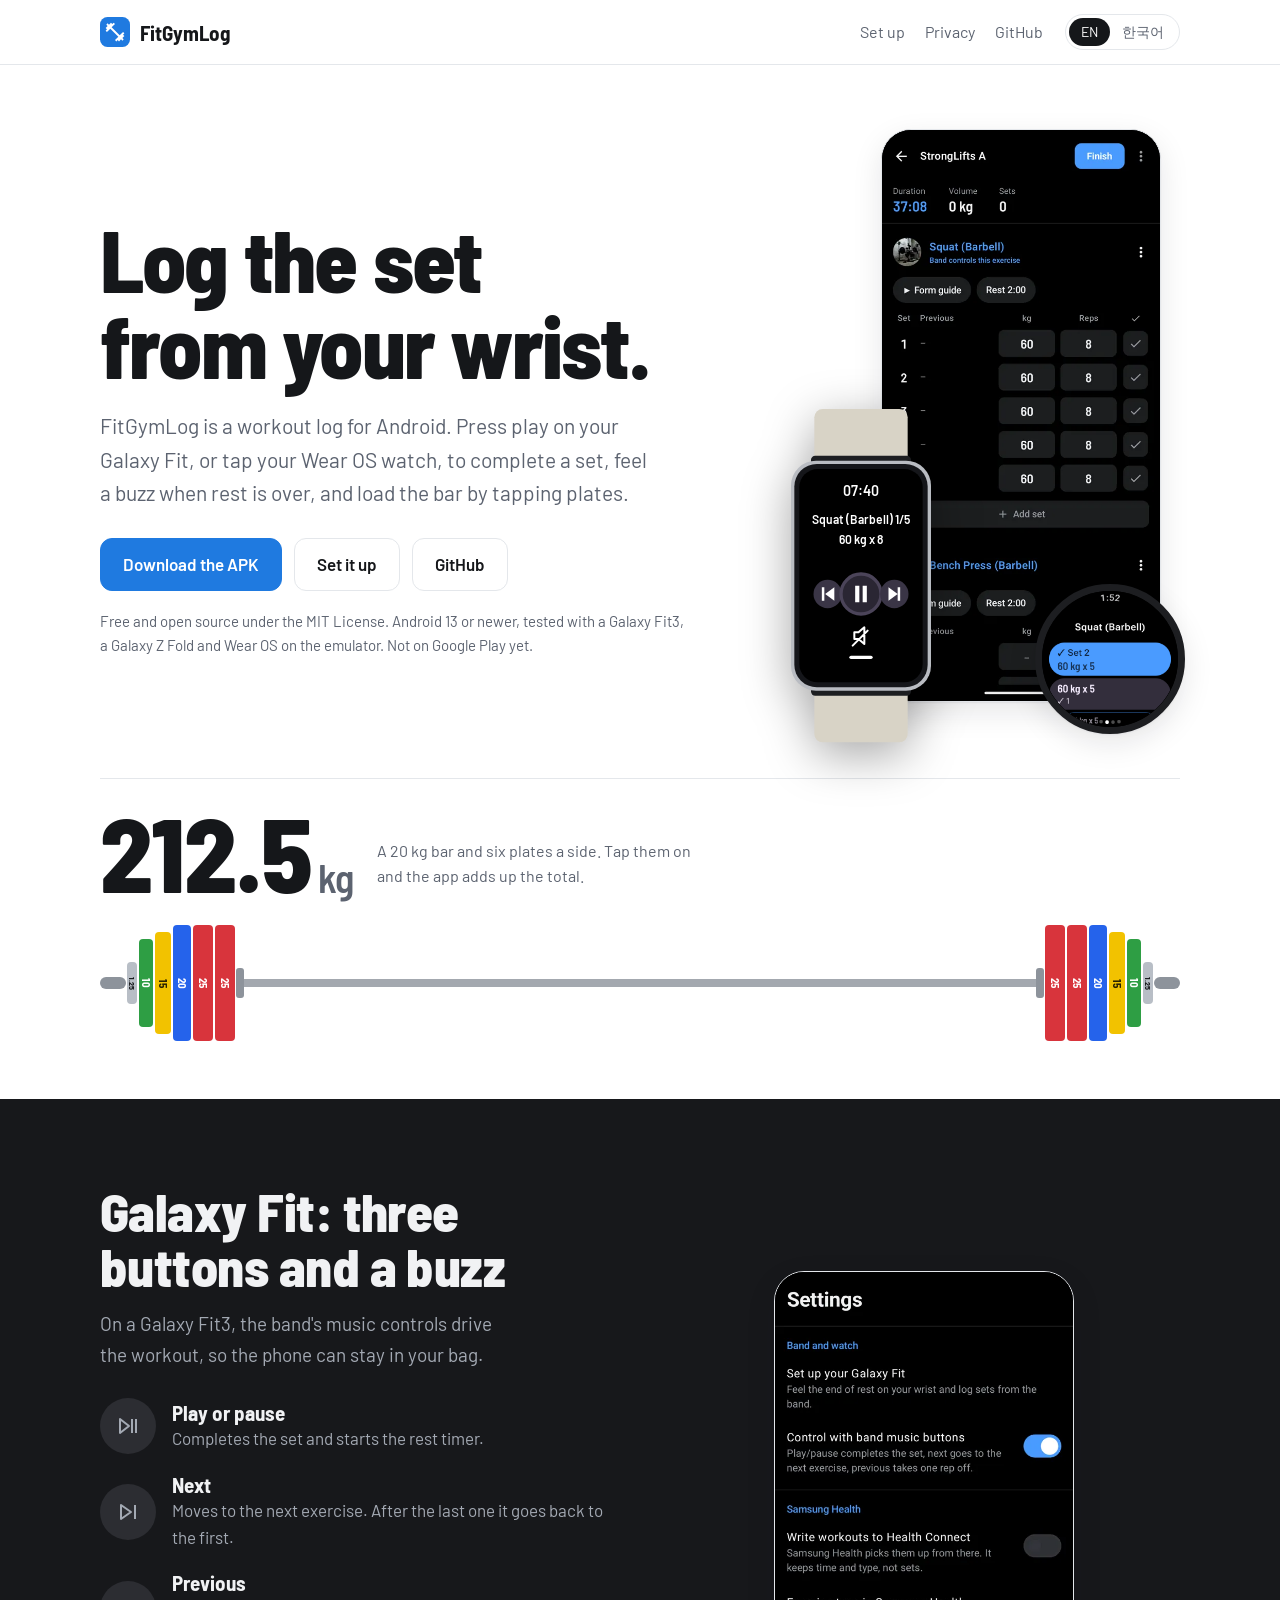
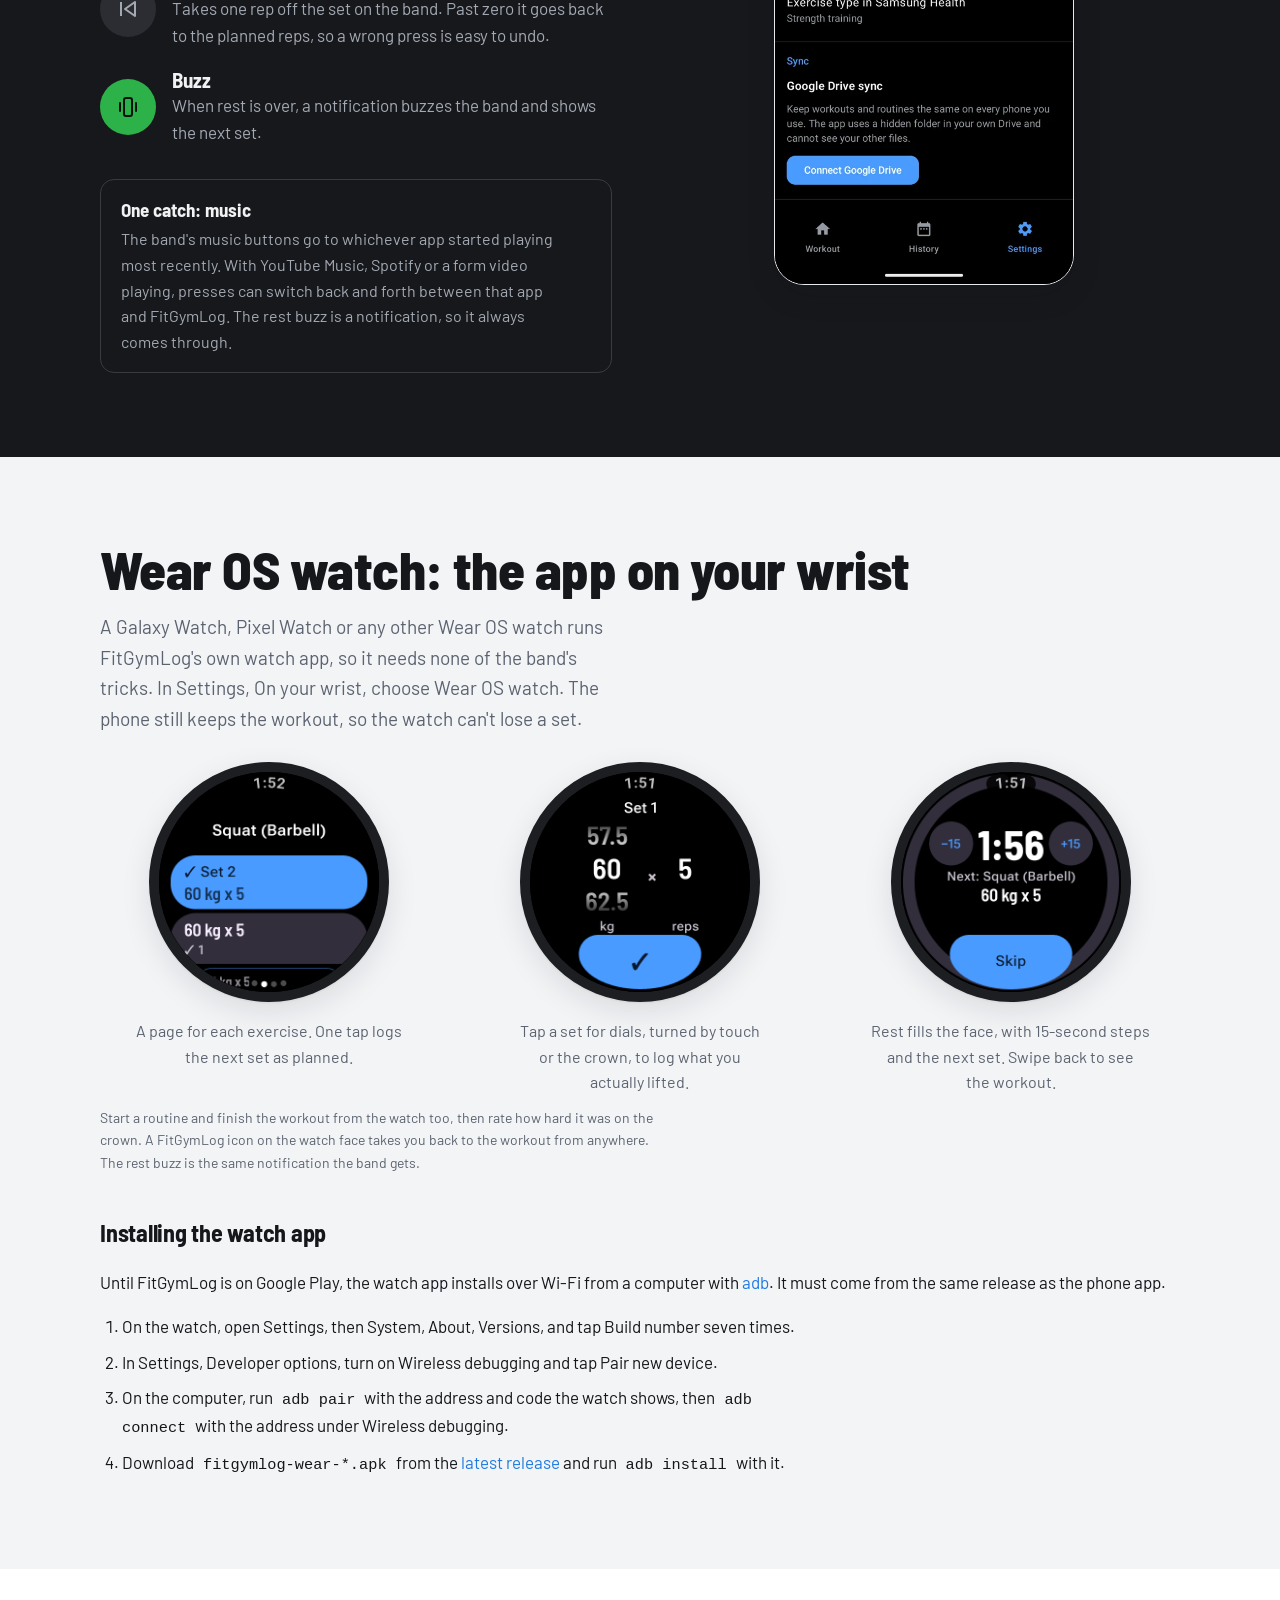
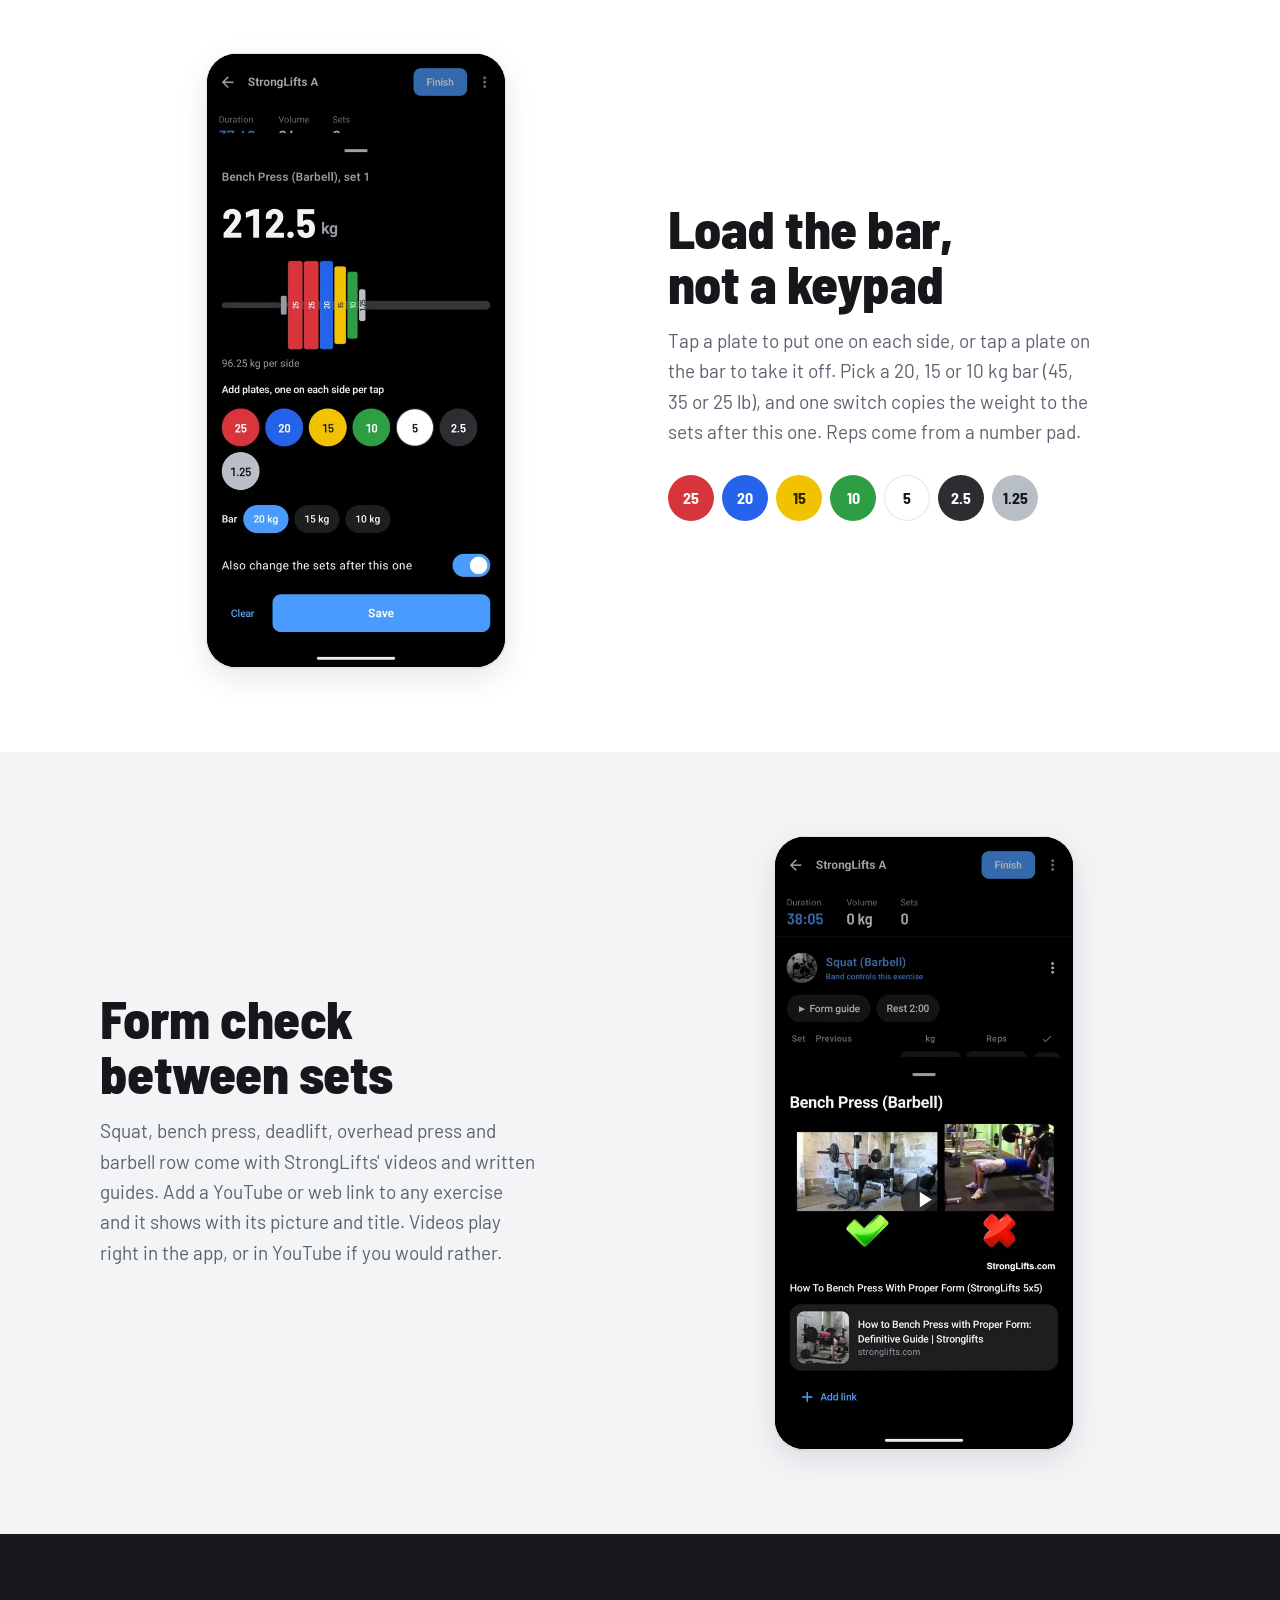
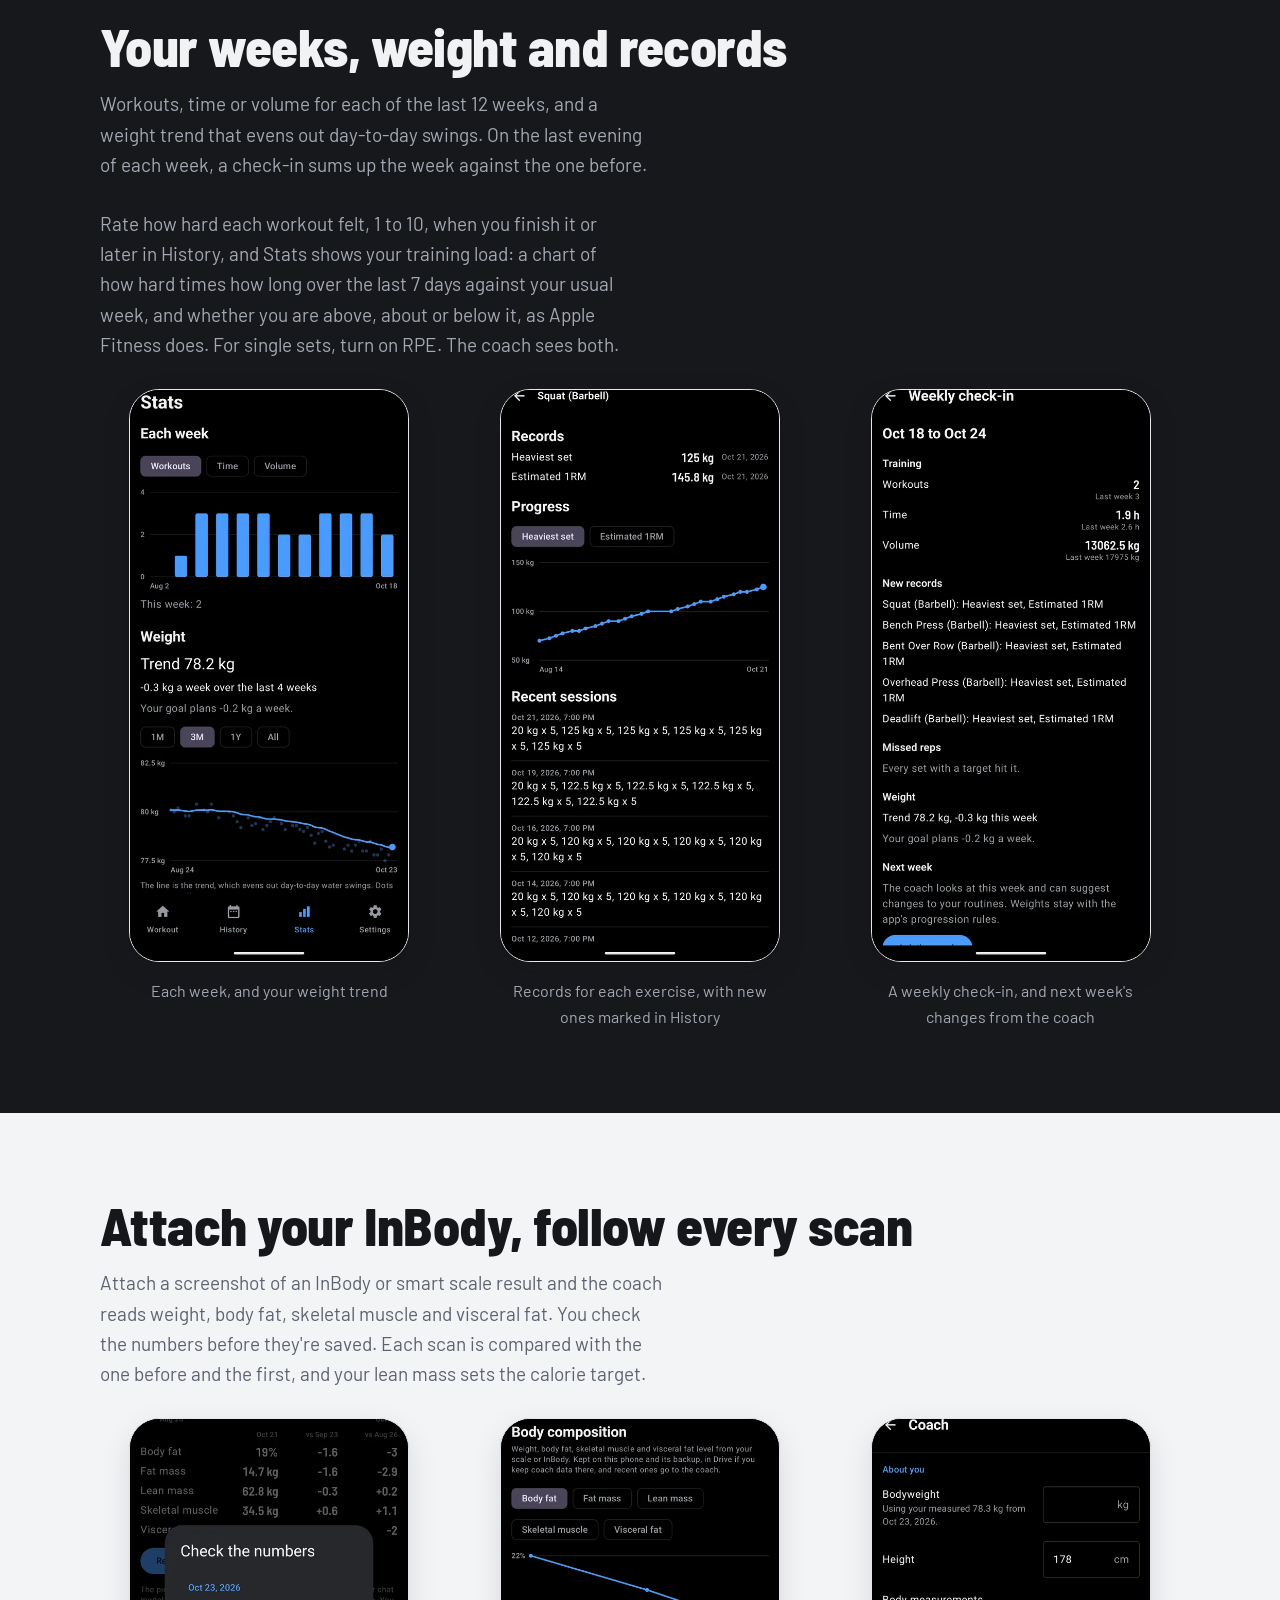
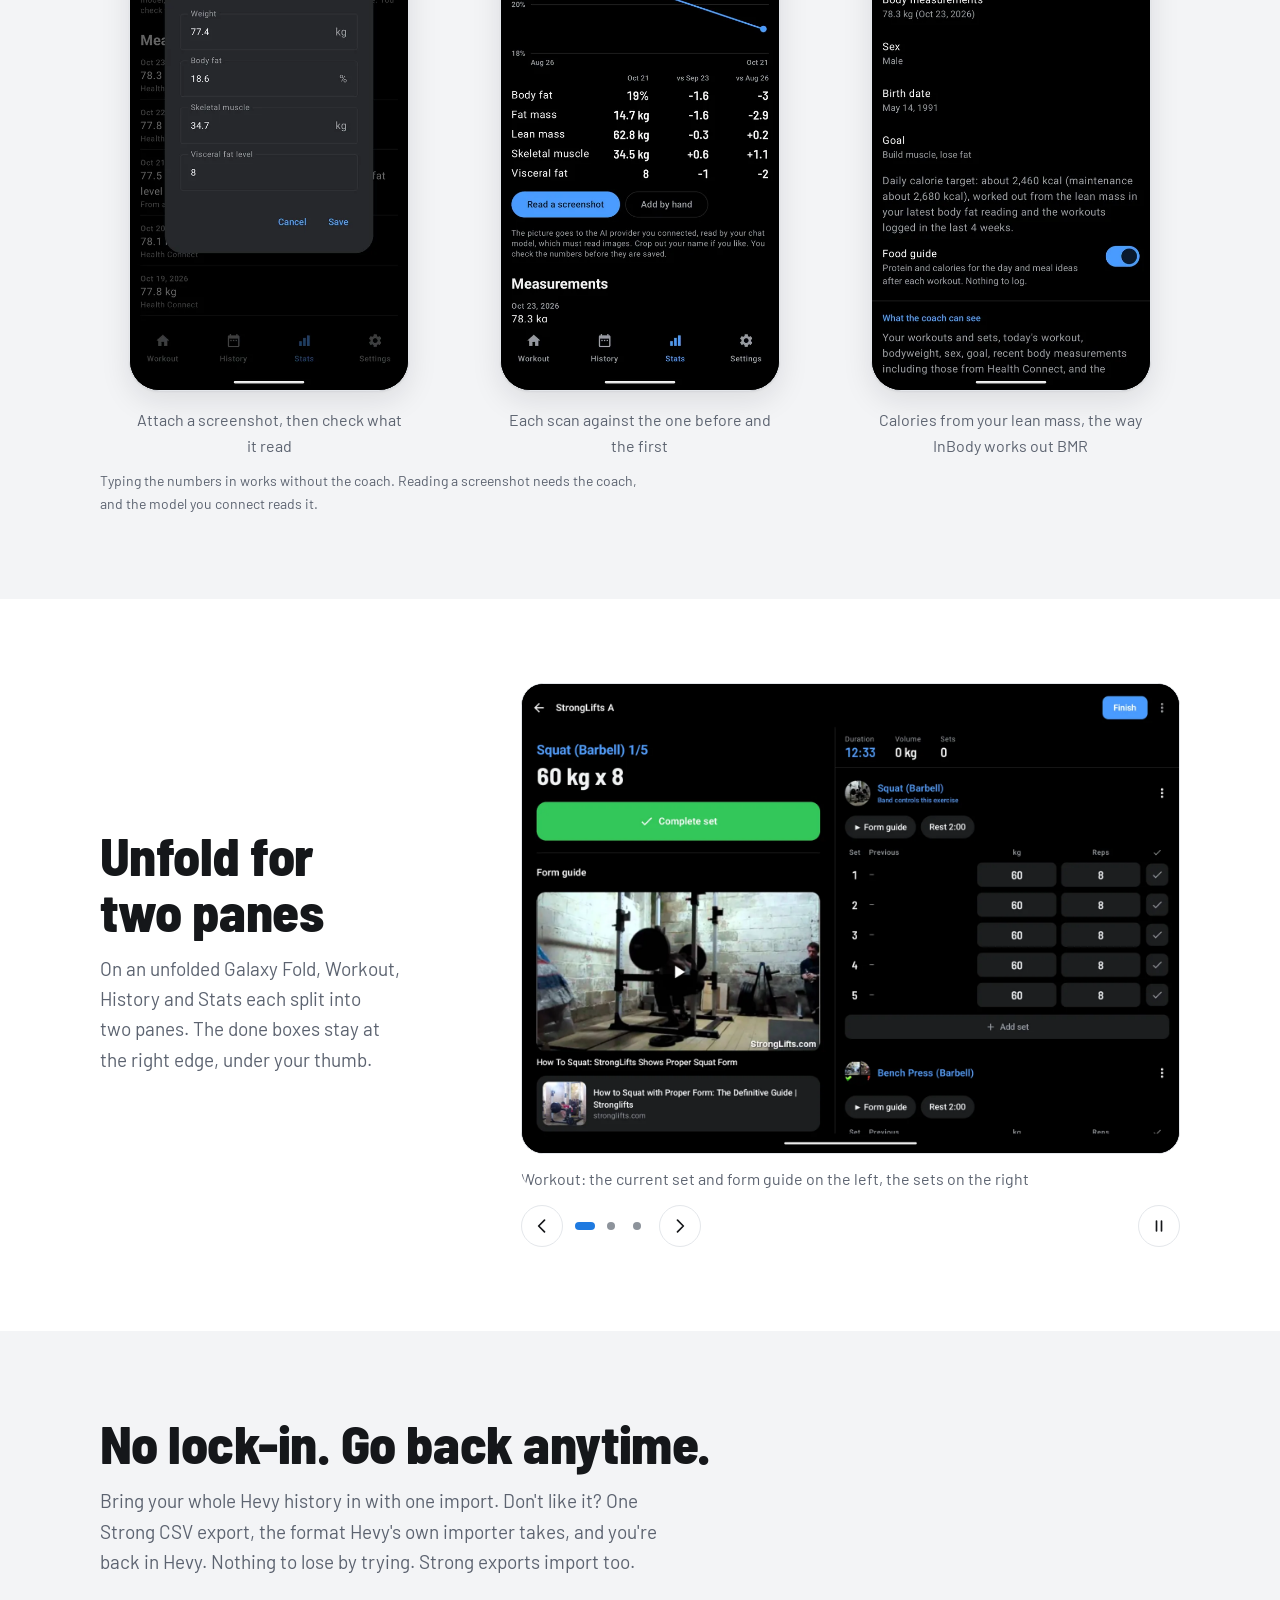
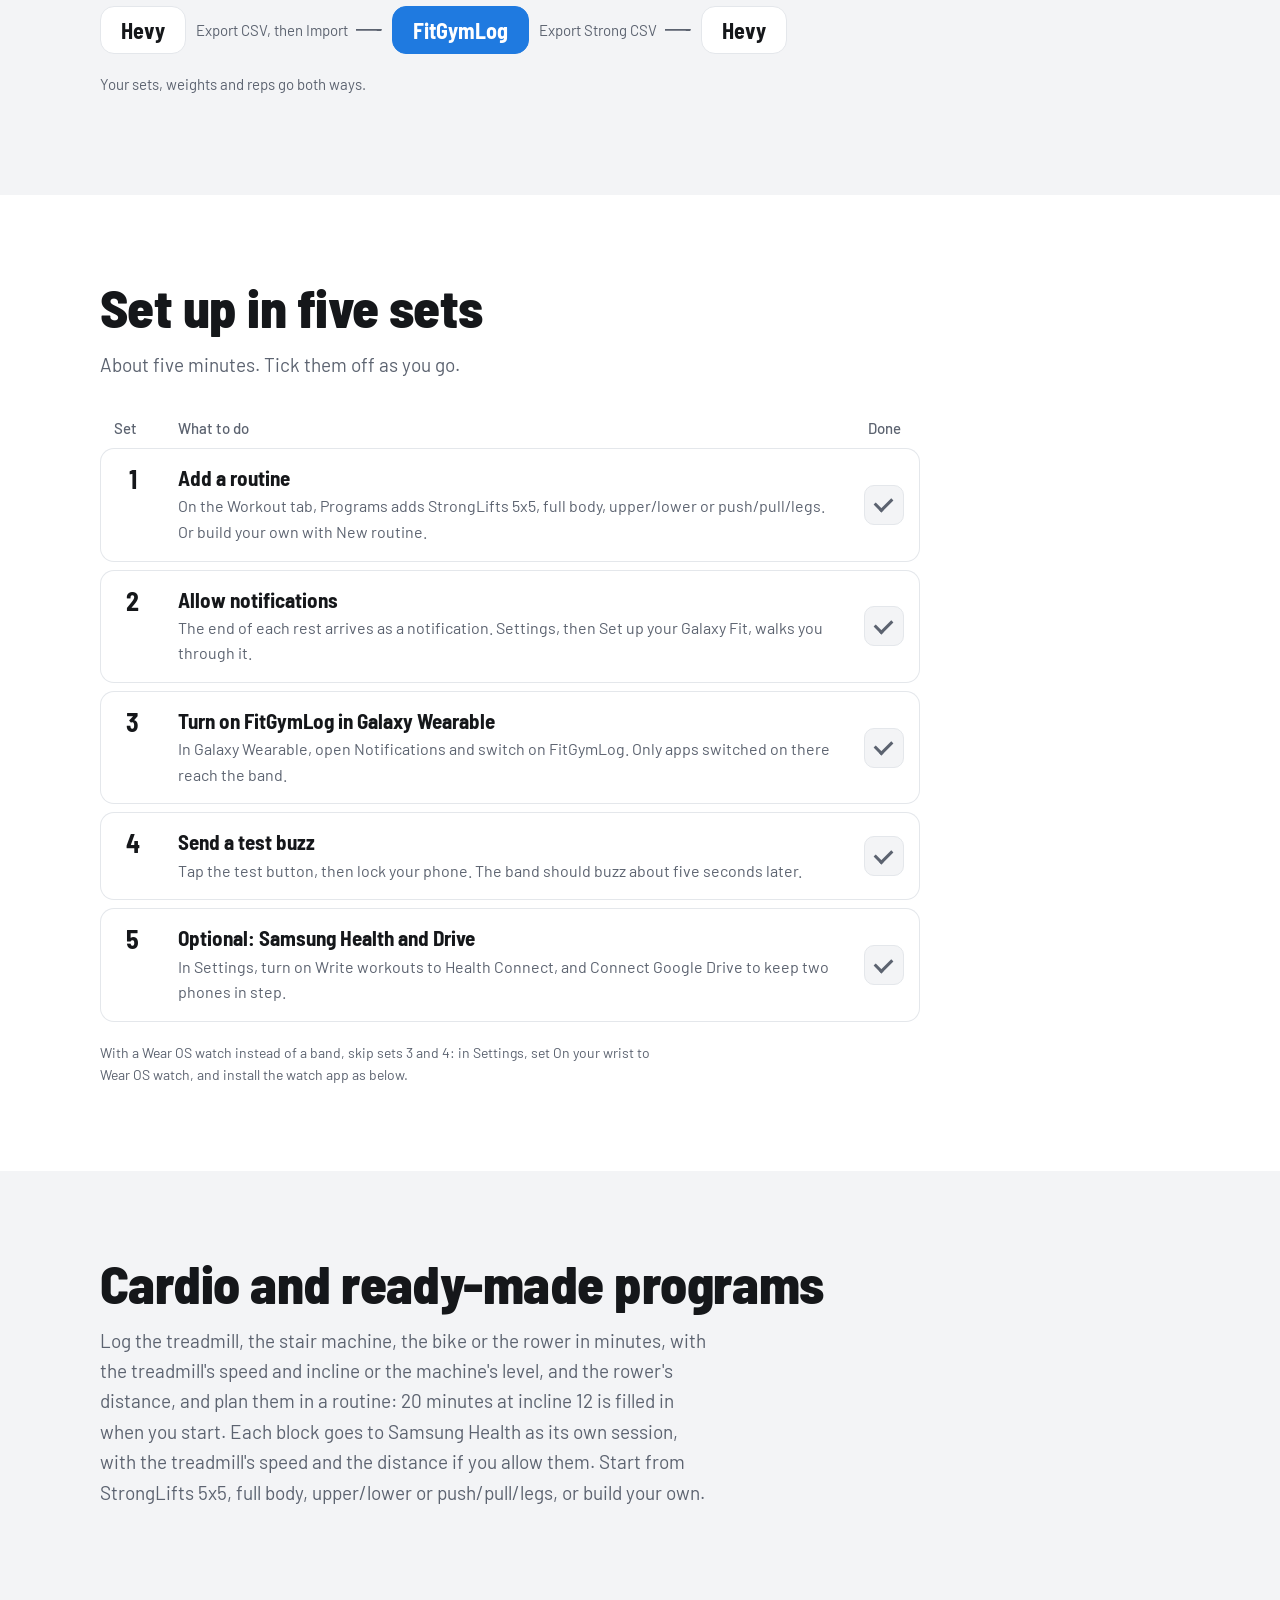
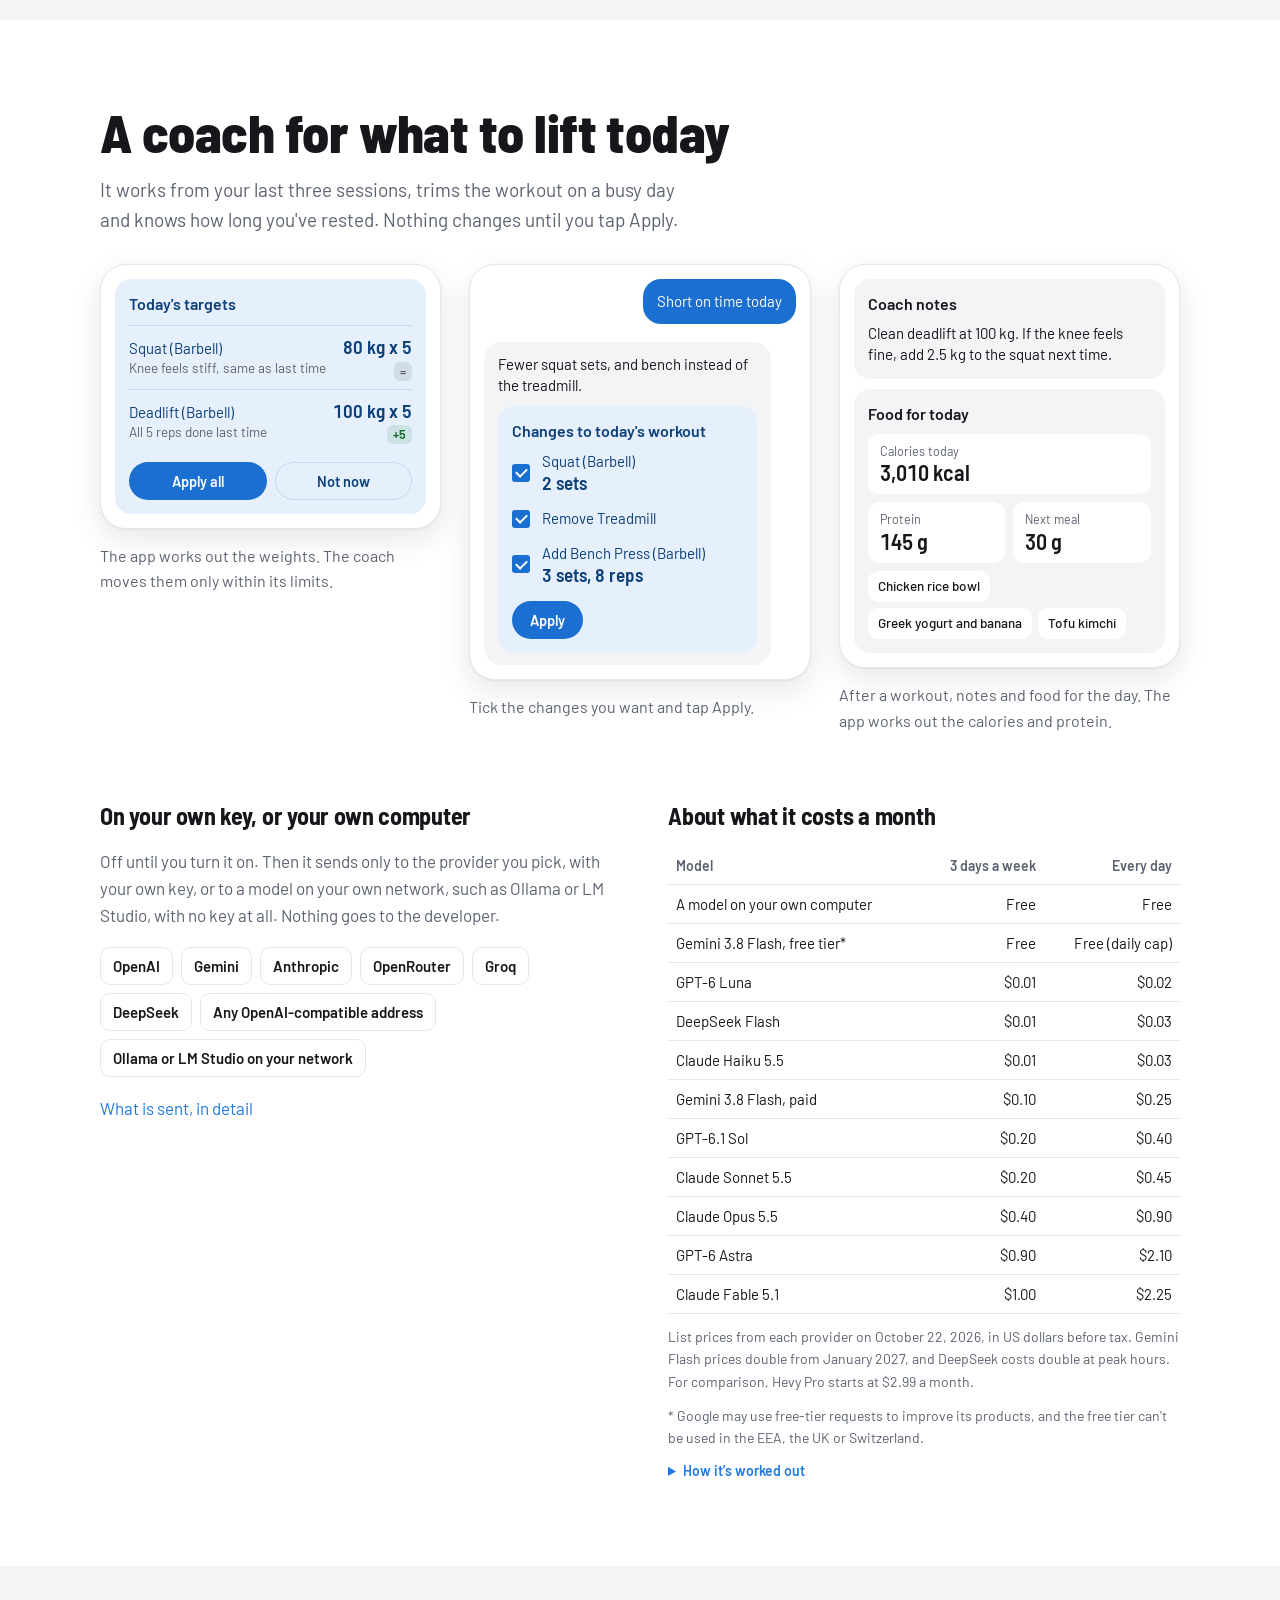
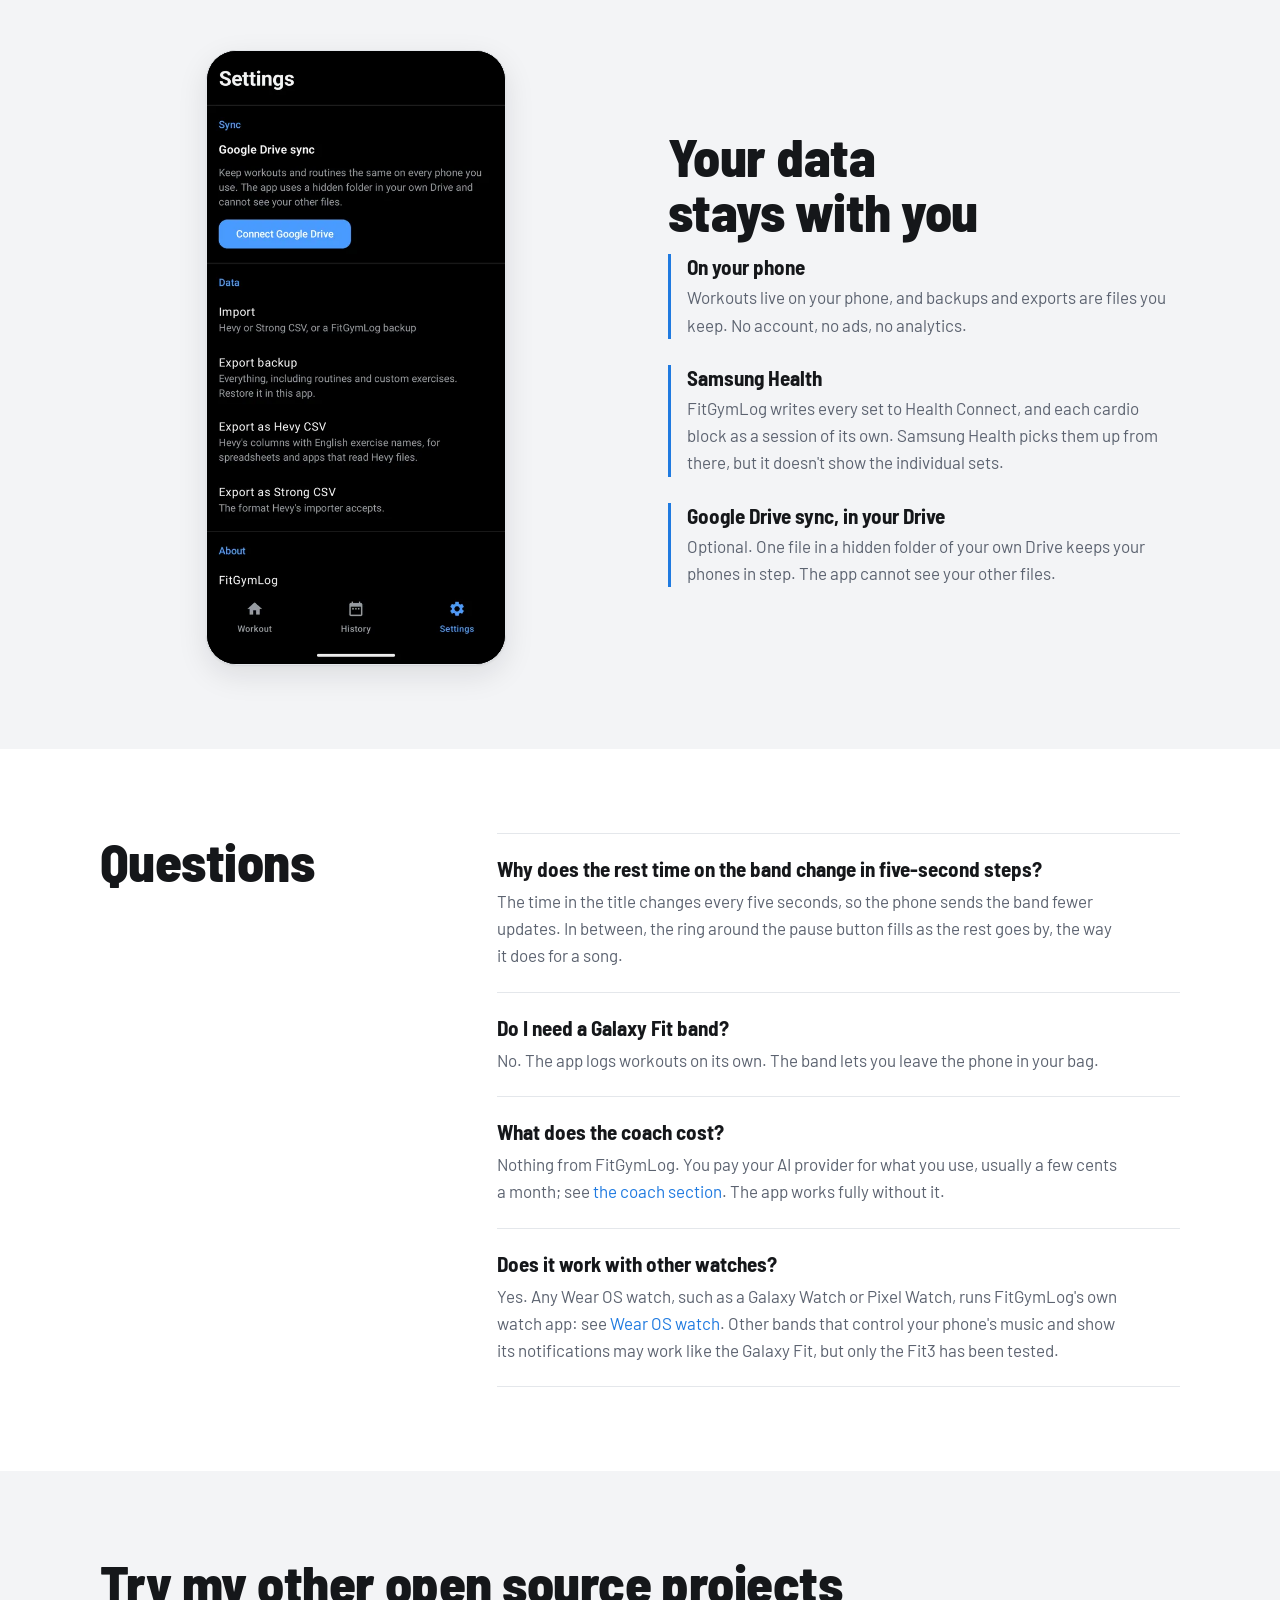
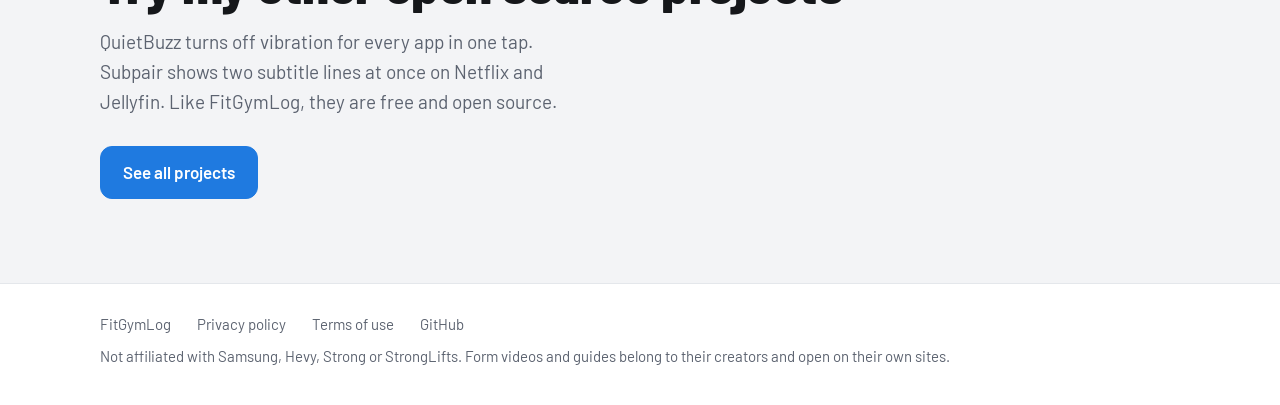
==== commit 87220ce3: "Explain effort ratings, the Training load screen and RPE; privacy covers effort in the coach and Hea" ====
--- a/index.html
+++ b/index.html
@@ -129,7 +129,7 @@
           <li><figure><div class="watch"><img src="images/watch-rest-en.png" width="454" height="454" alt="Rest on the watch: 1:56 left inside a ring, minus 15 and plus 15 buttons either side, next squat 60 kg for 5 reps, and Skip" loading="lazy"></div>
             <figcaption>Rest fills the face, with 15-second steps and the next set. Swipe back to see the workout.</figcaption></figure></li>
         </ul>
-        <p class="note">Start a routine and finish the workout from the watch too. A FitGymLog icon on the watch face takes you back
+        <p class="note">Start a routine and finish the workout from the watch too, then rate how hard it was on the crown. A FitGymLog icon on the watch face takes you back
           to the workout from anywhere. The rest buzz is the same notification the band gets.</p>
         <h3>Installing the watch app</h3>
         <p>Until FitGymLog is on Google Play, the watch app installs over Wi-Fi from a computer with
@@ -174,6 +174,9 @@
         <h2>Your weeks, weight and records</h2>
         <p class="lead">Workouts, time or volume for each of the last 12 weeks, and a weight trend that evens out day-to-day swings.
           On the last evening of each week, a check-in sums up the week against the one before.</p>
+        <p class="lead">Rate how hard each workout felt, 1 to 10, when you finish it or later in History, and Stats shows your
+          training load: a chart of how hard times how long over the last 7 days against your usual week, and whether you are above,
+          about or below it, as Apple Fitness does. For single sets, turn on RPE. The coach sees both.</p>
         <ul class="shots">
           <li><figure><div class="phone"><img src="images/stats-en.webp" width="540" height="1110" alt="The Stats tab: workouts in each of the last 12 weeks as bars, then a weight trend of 78.2 kg, down 0.3 kg a week over the last 4 weeks, drawn over the daily readings" loading="lazy"></div>
             <figcaption>Each week, and your weight trend</figcaption></figure></li>
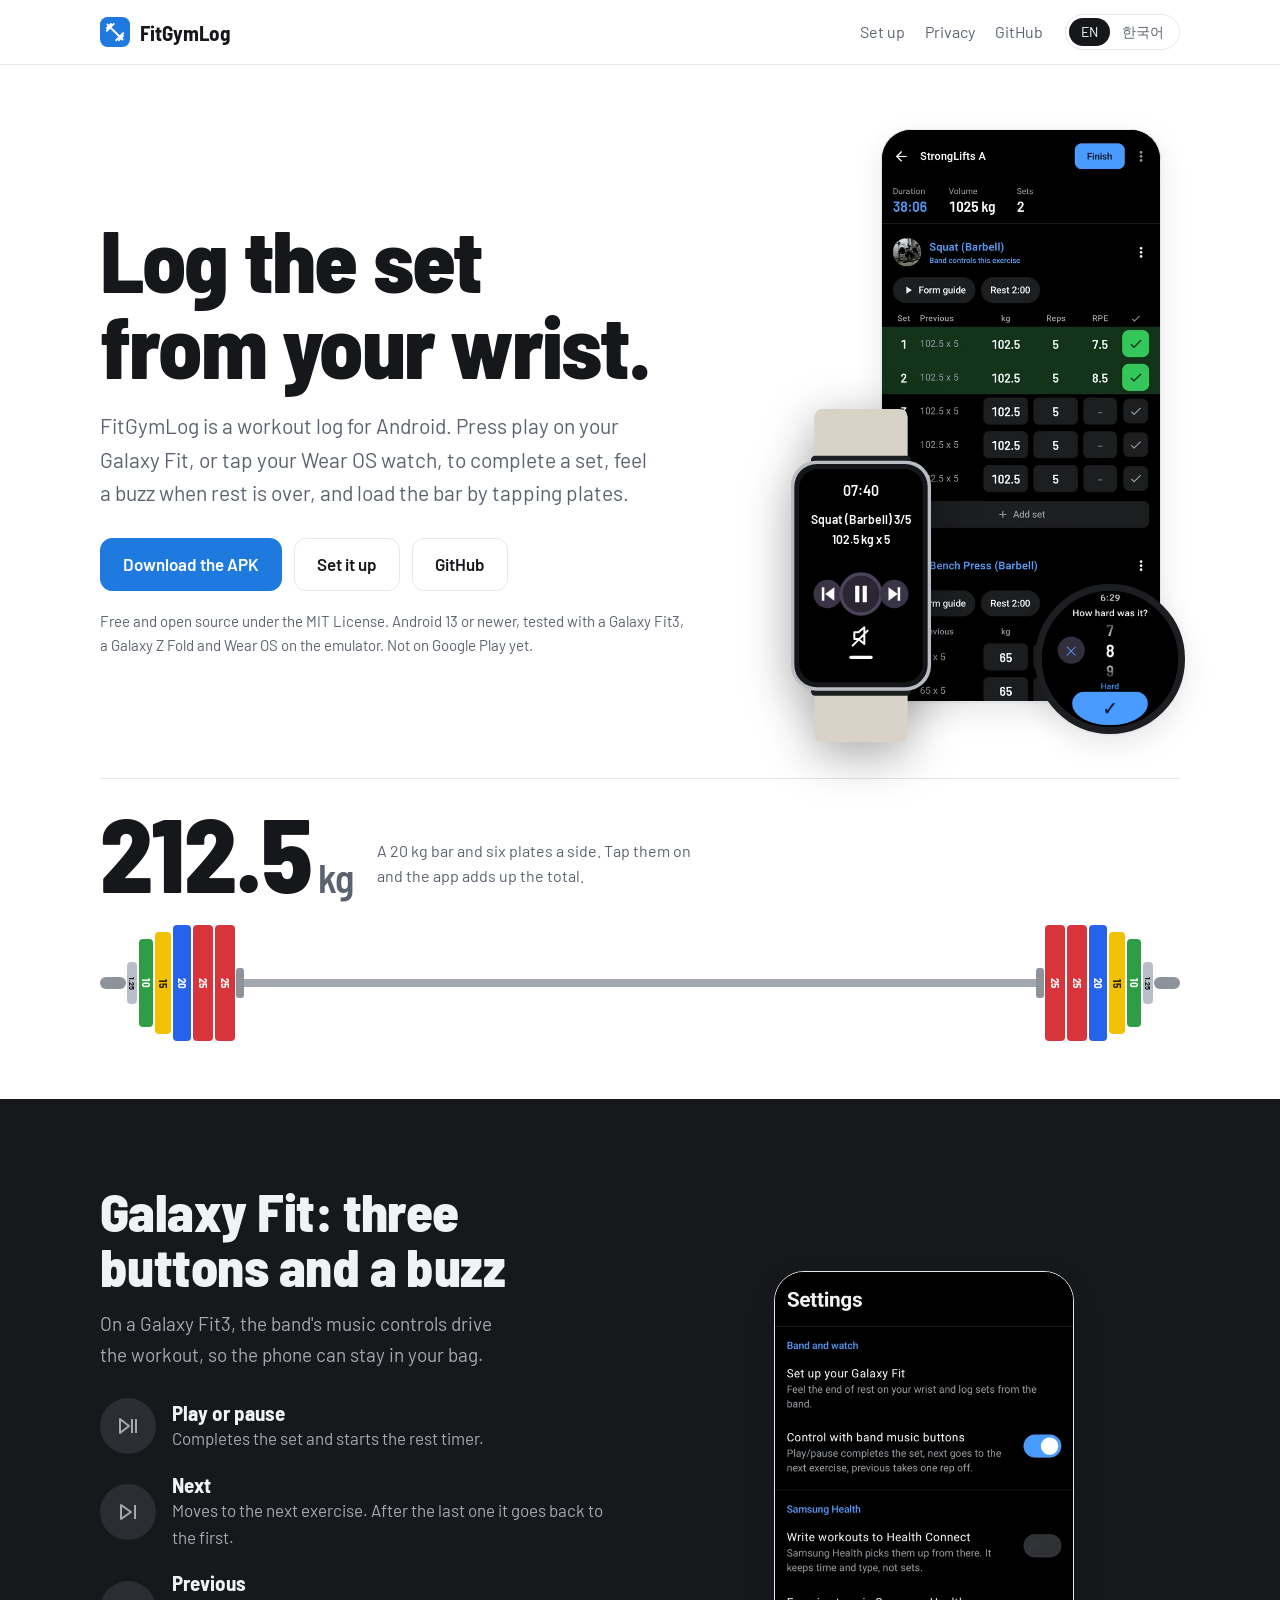
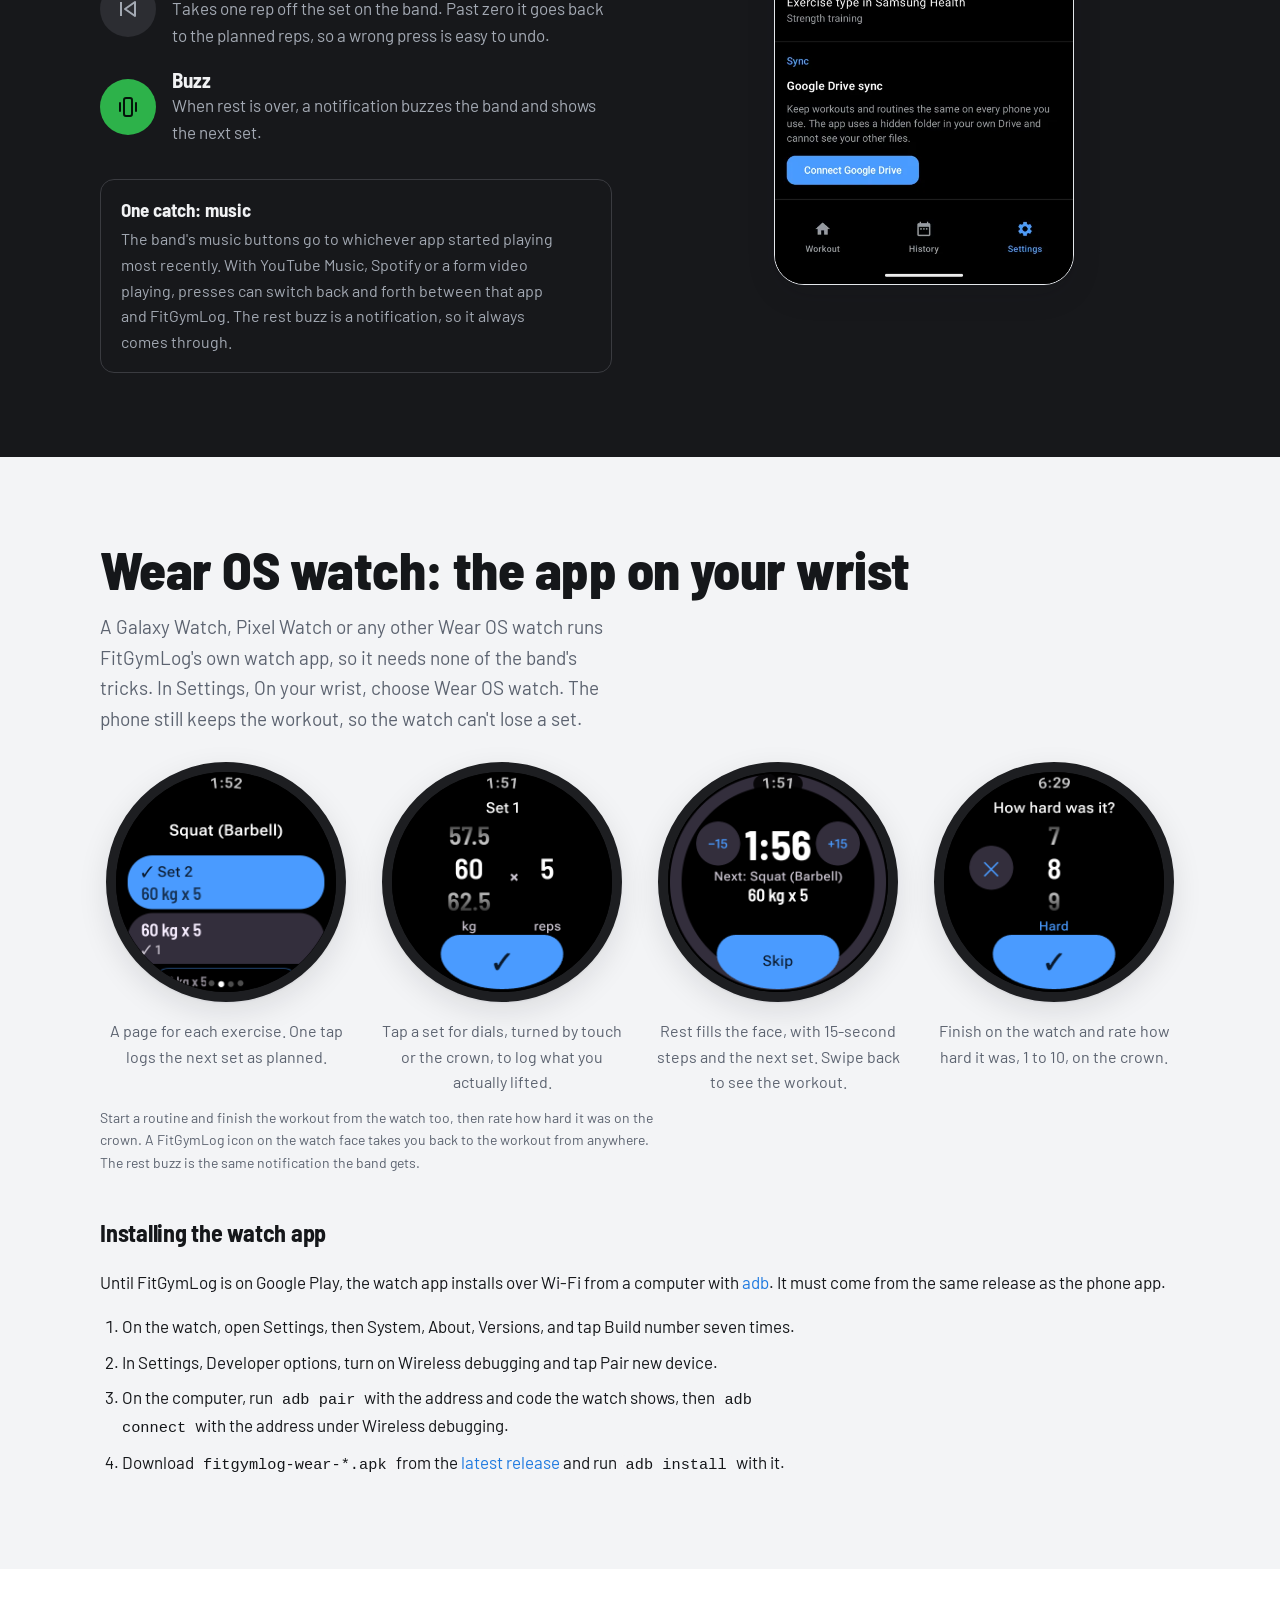
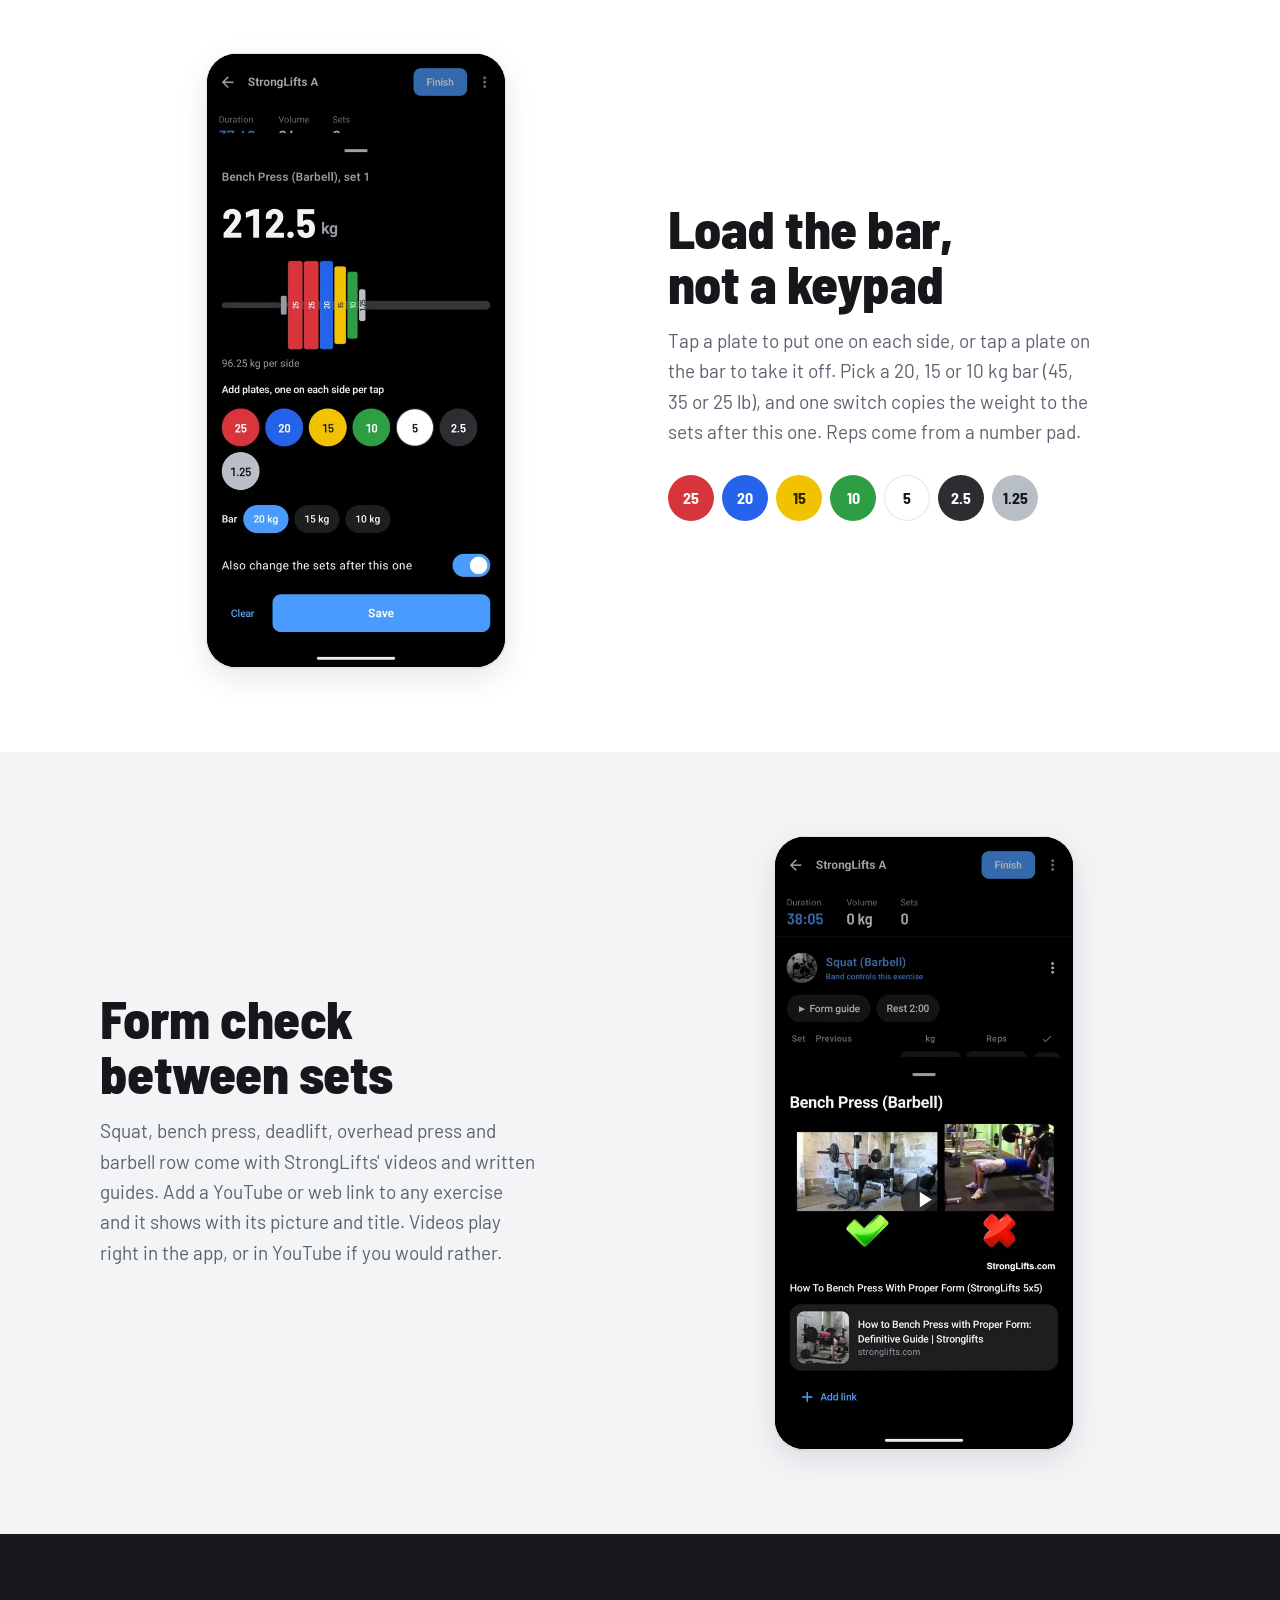
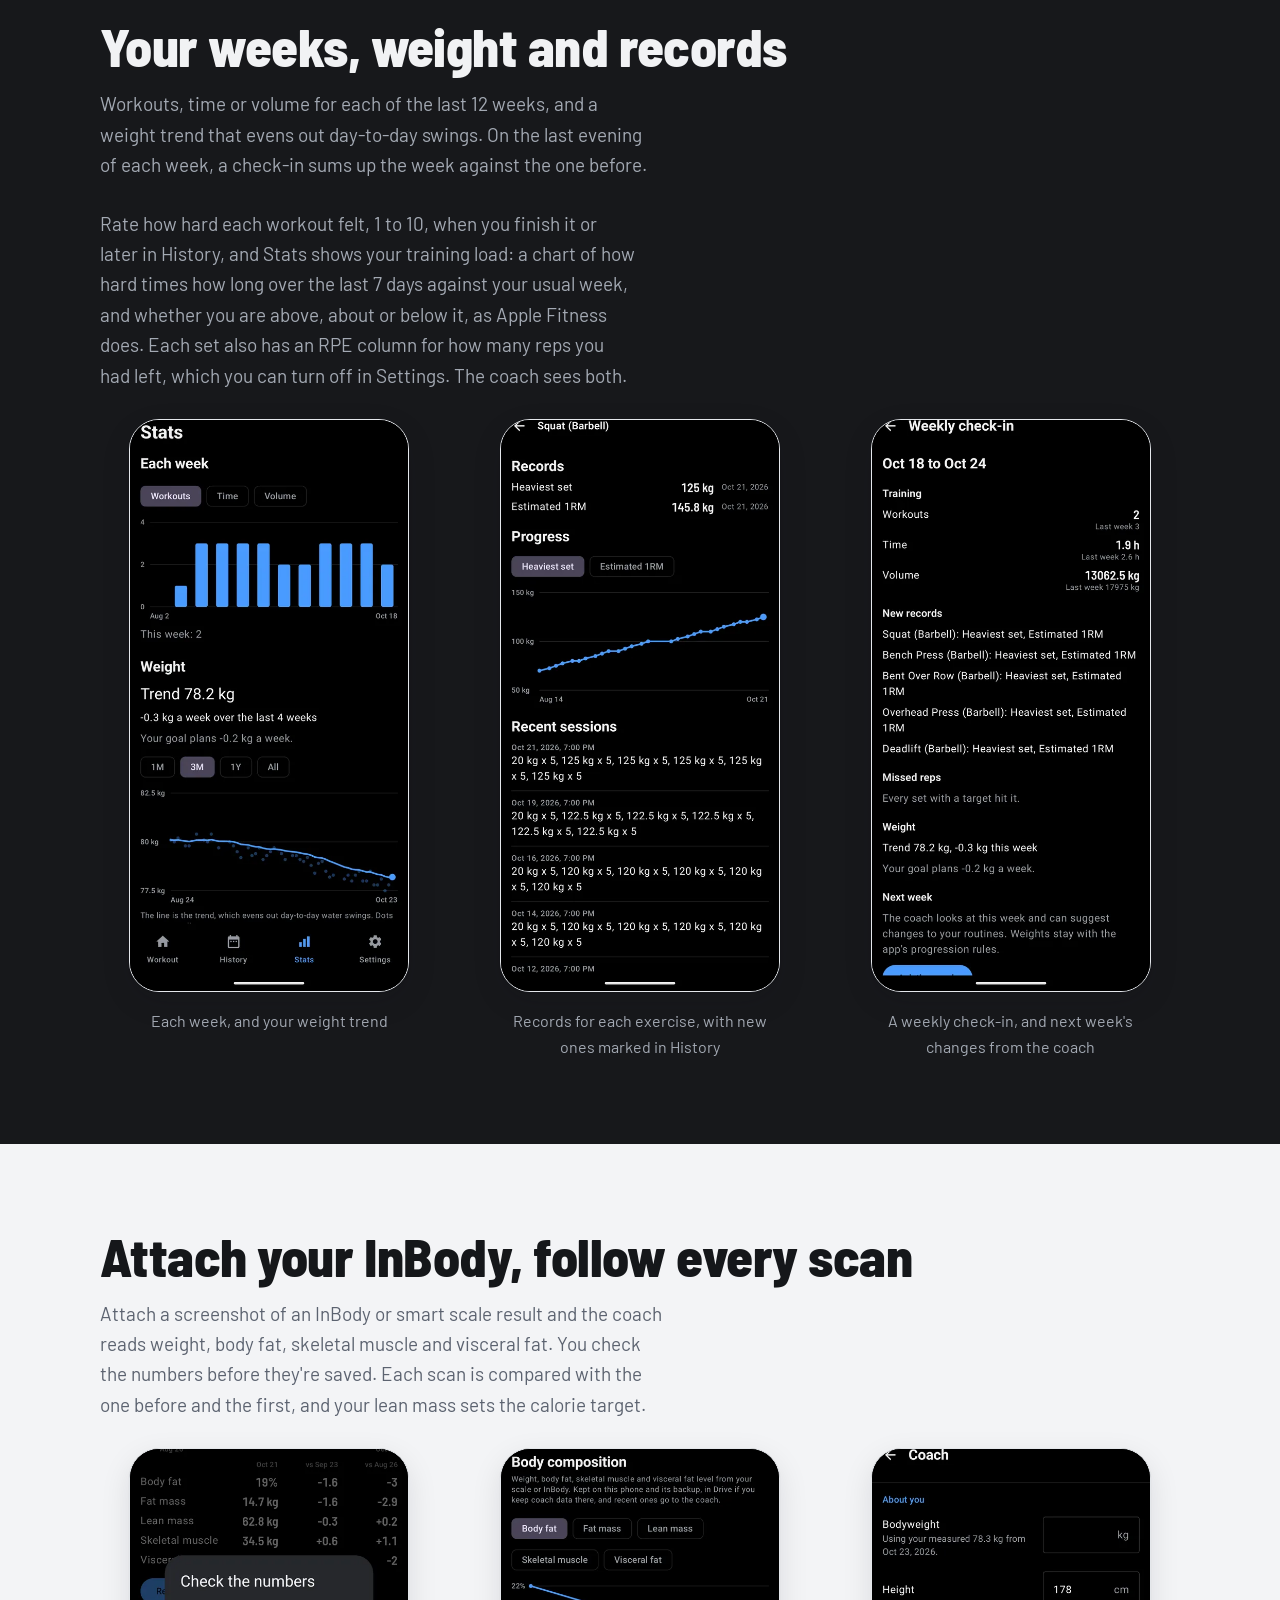
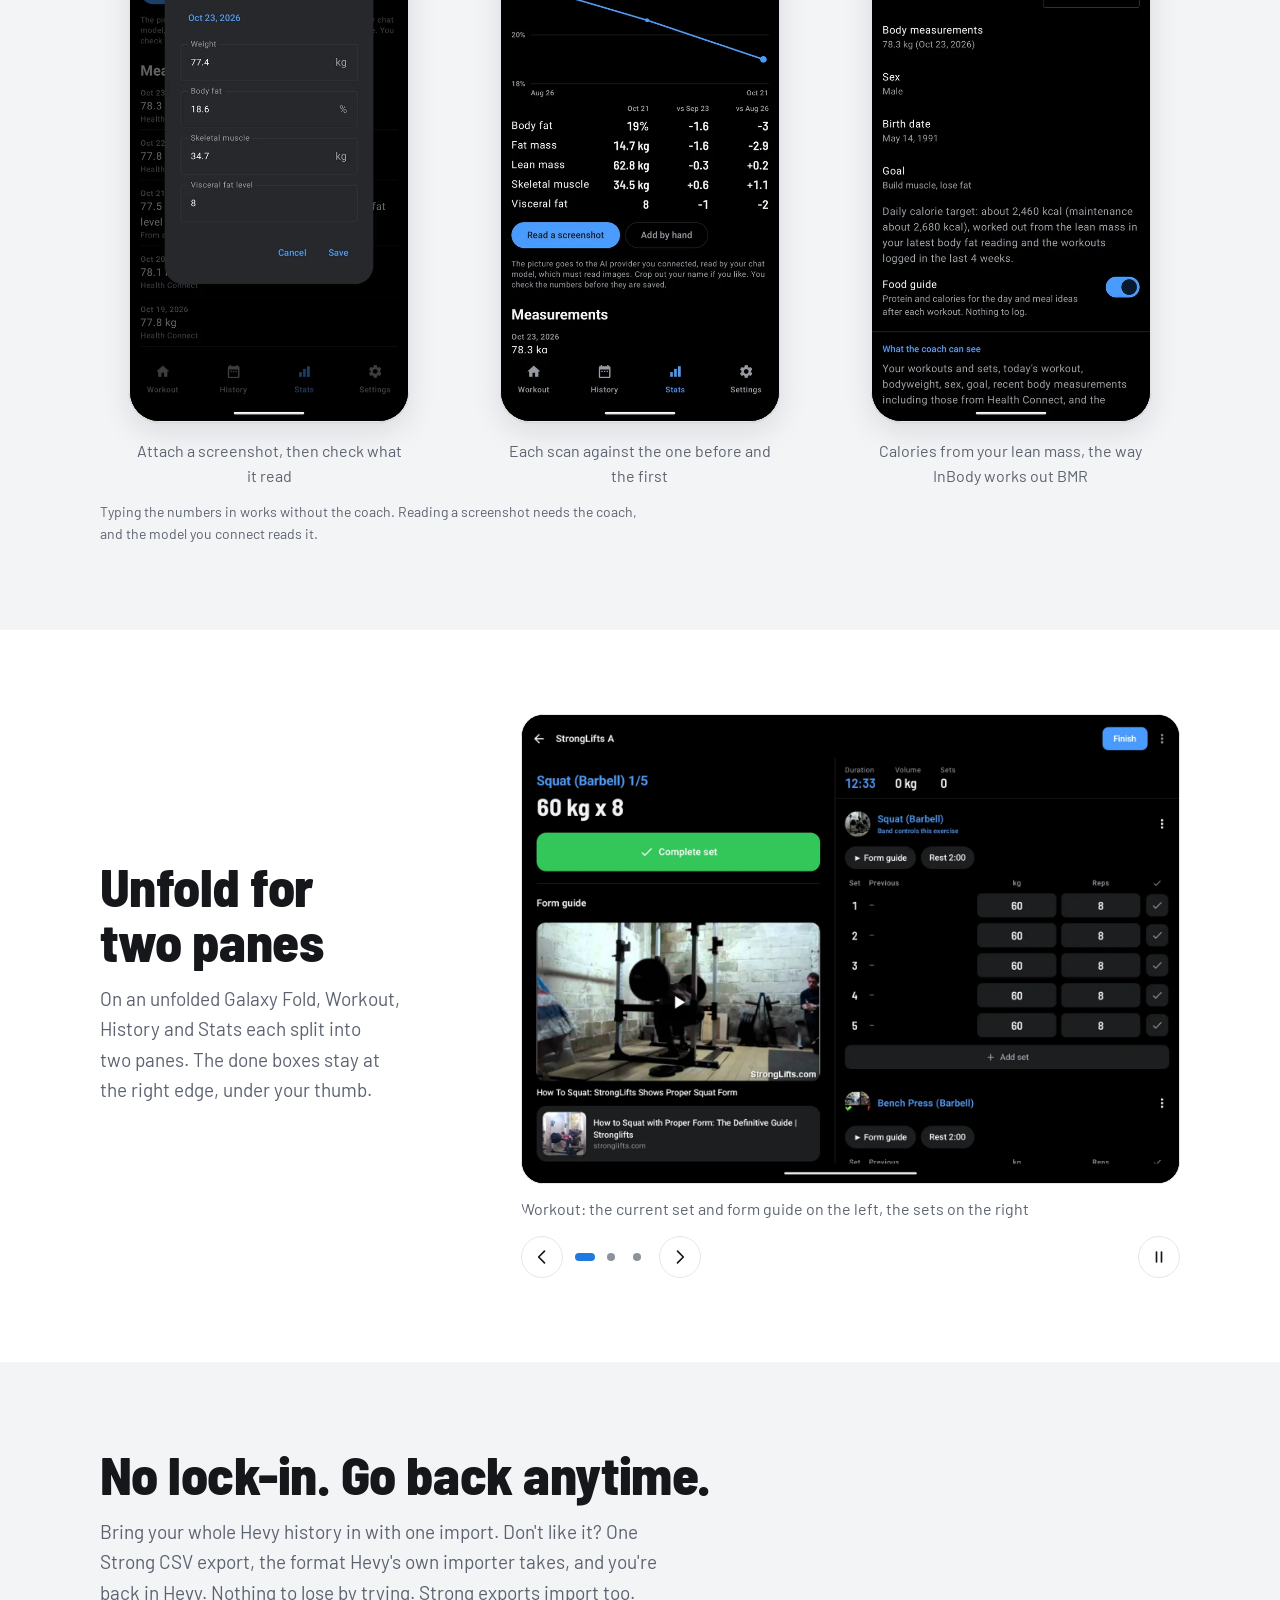
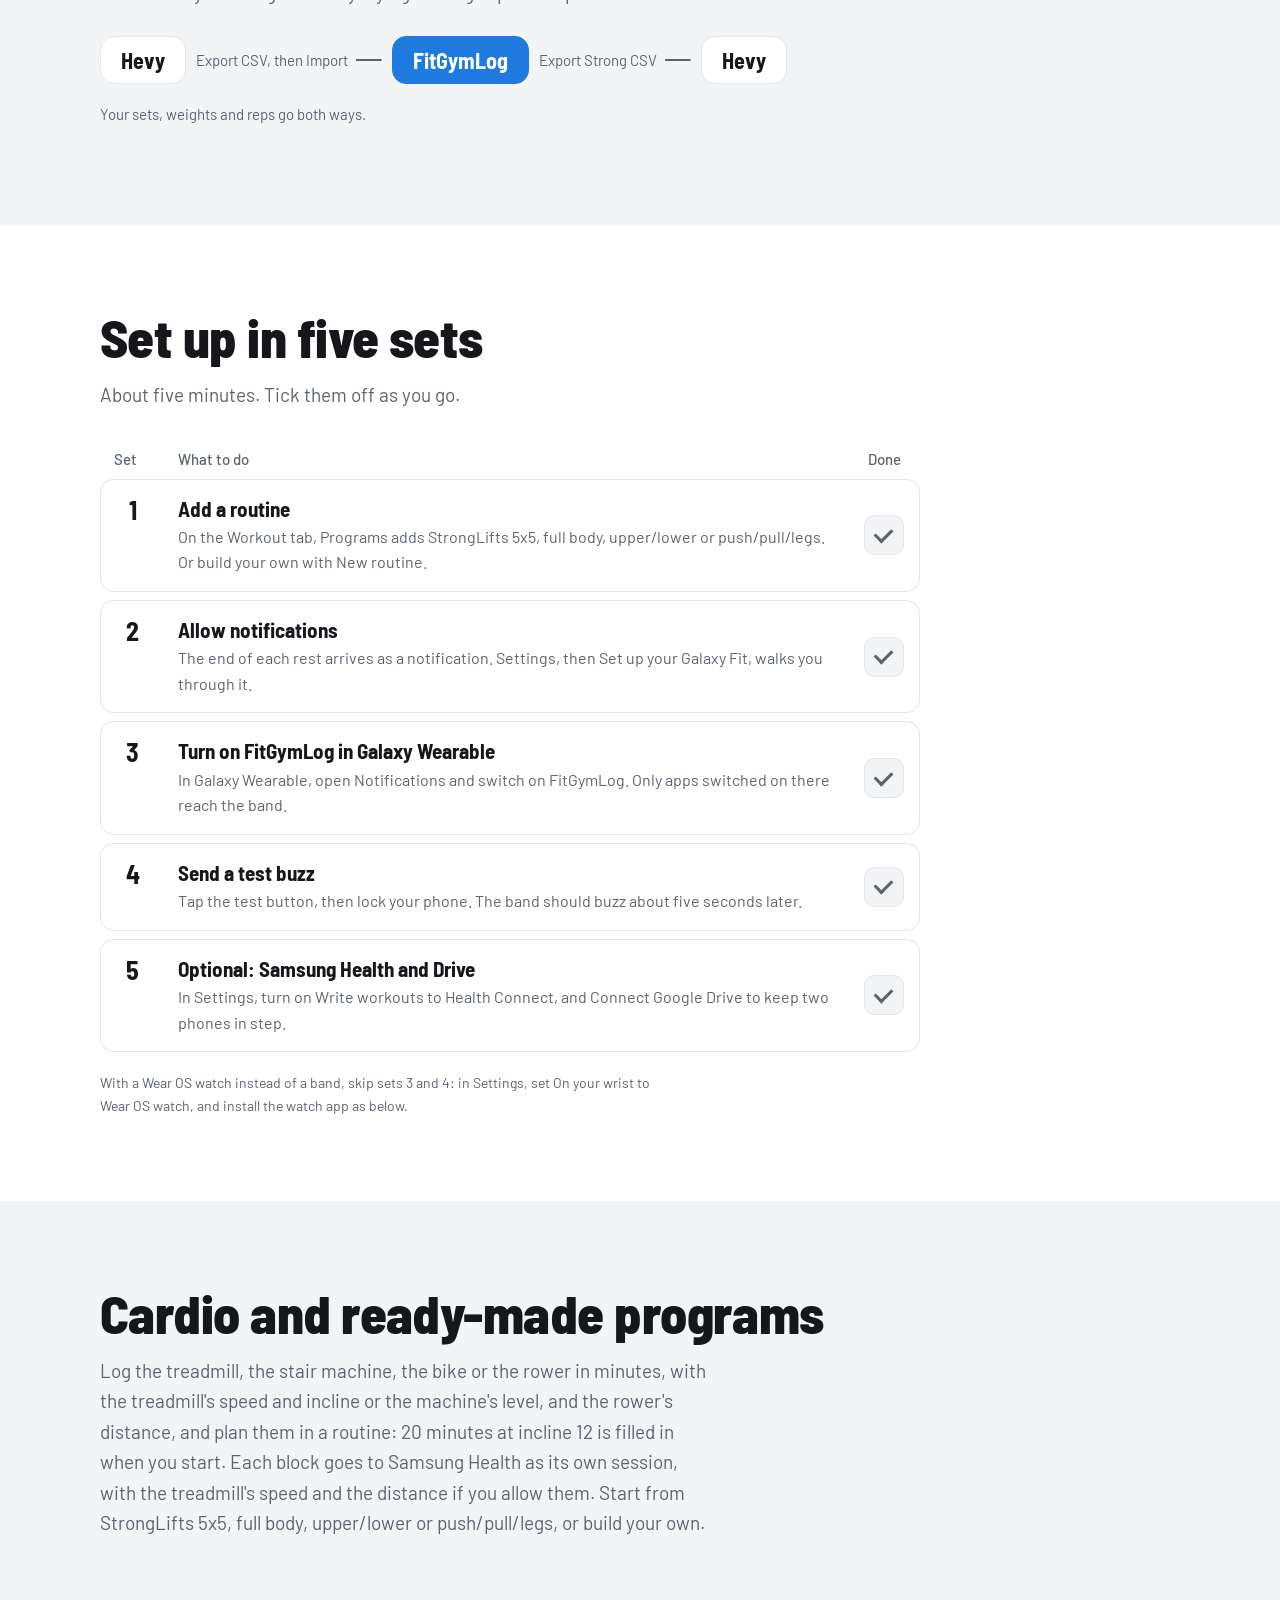
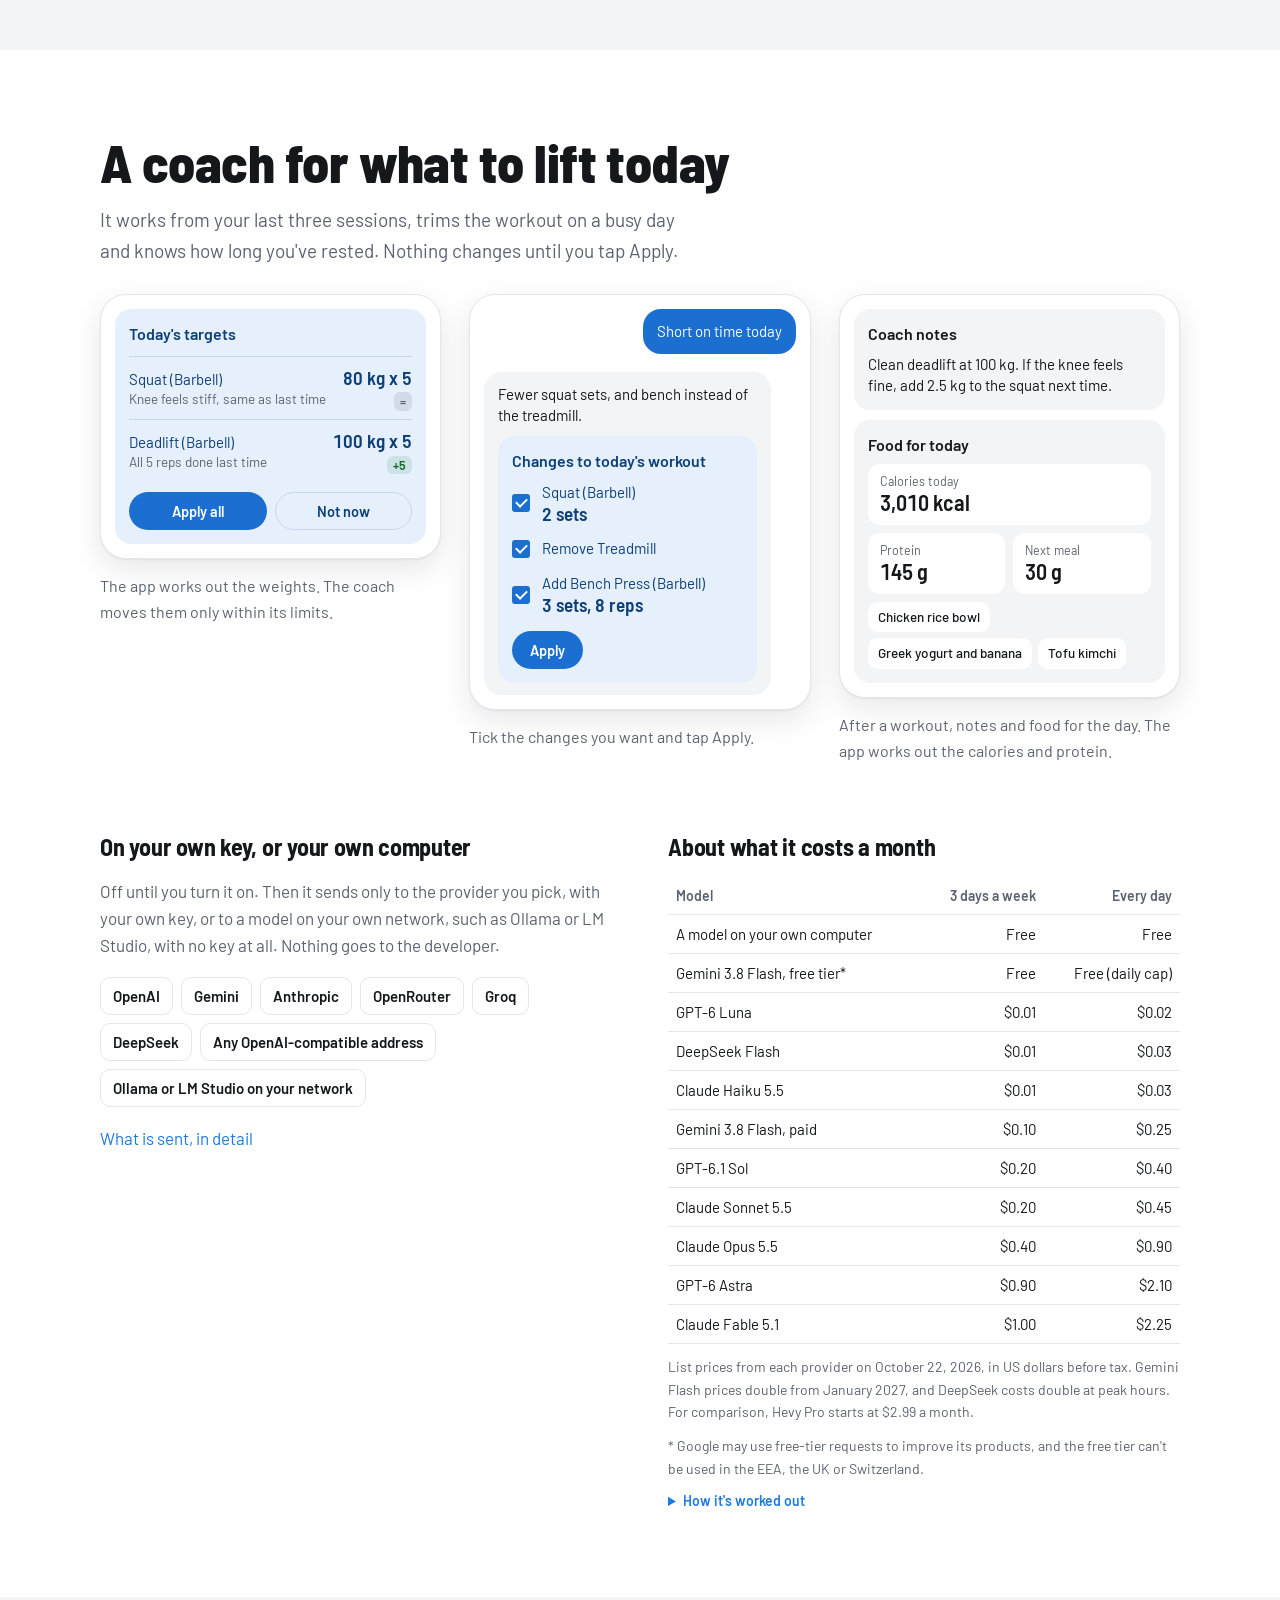
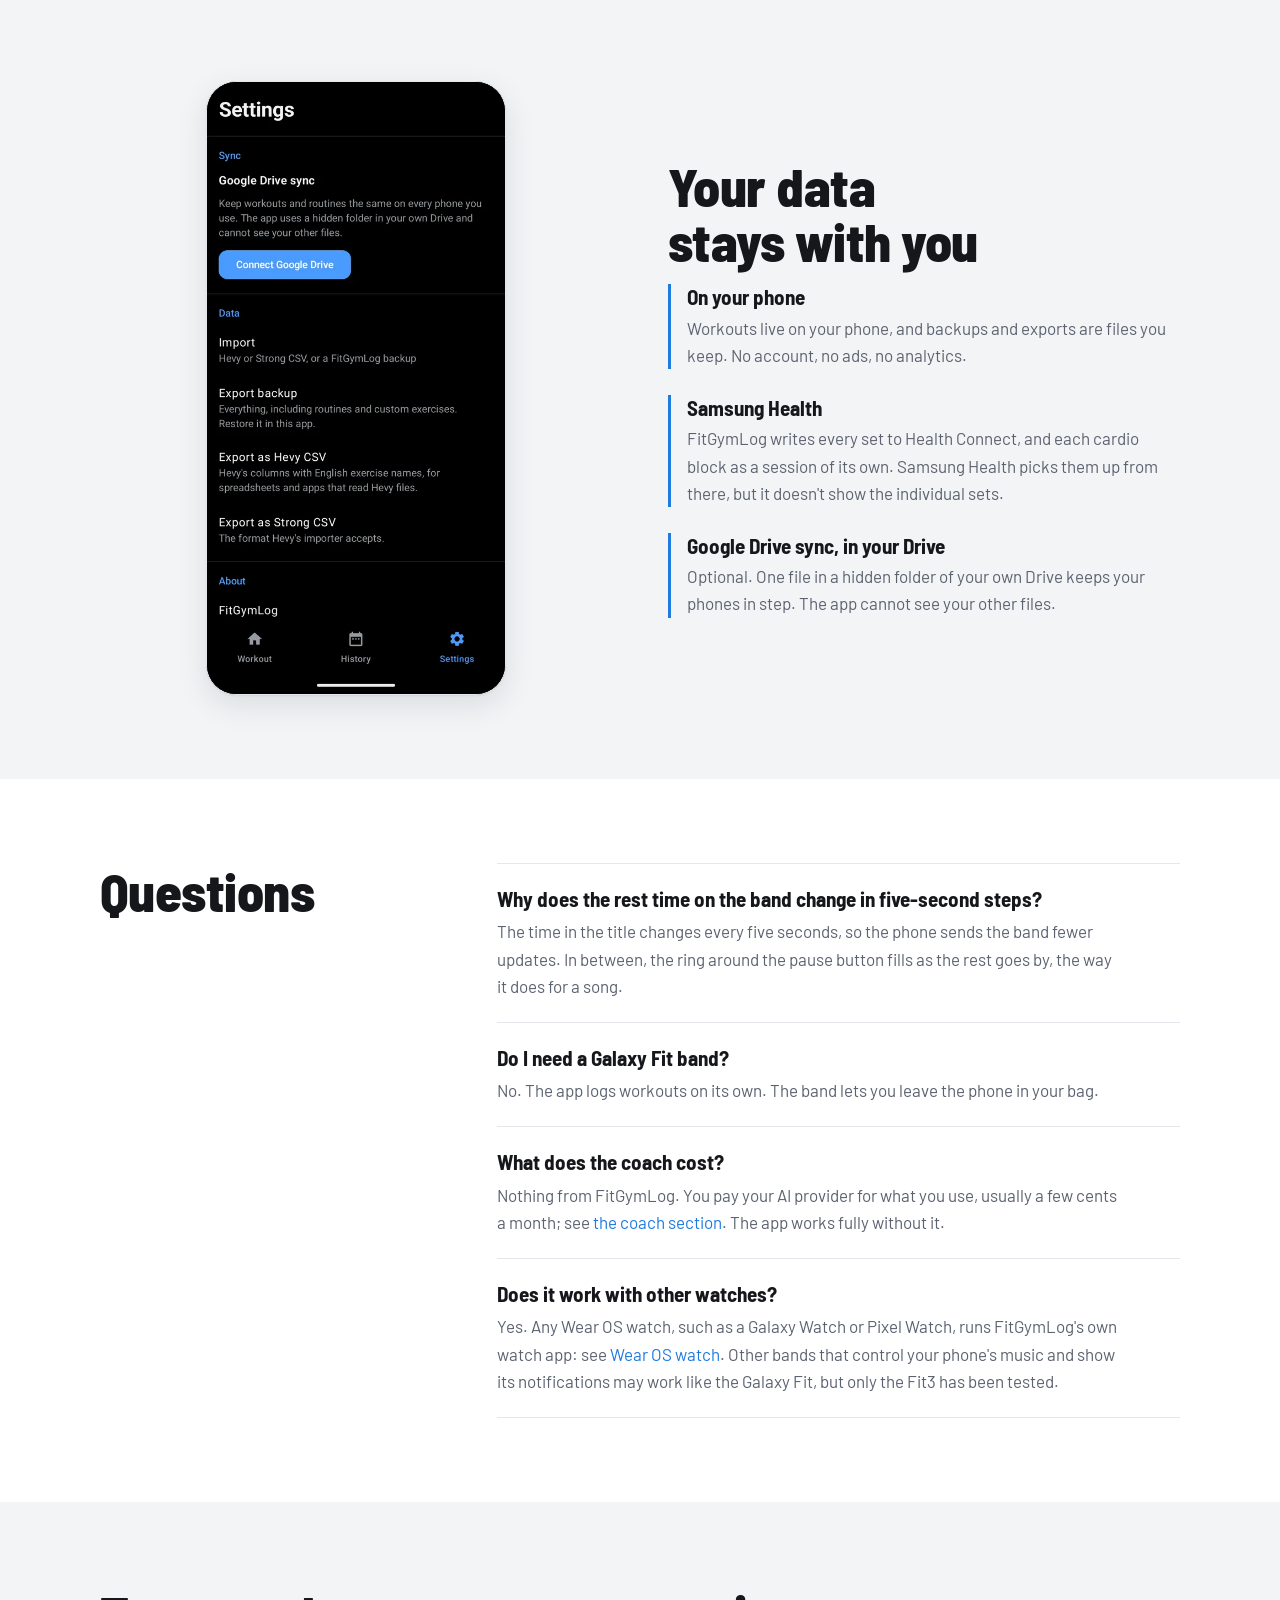
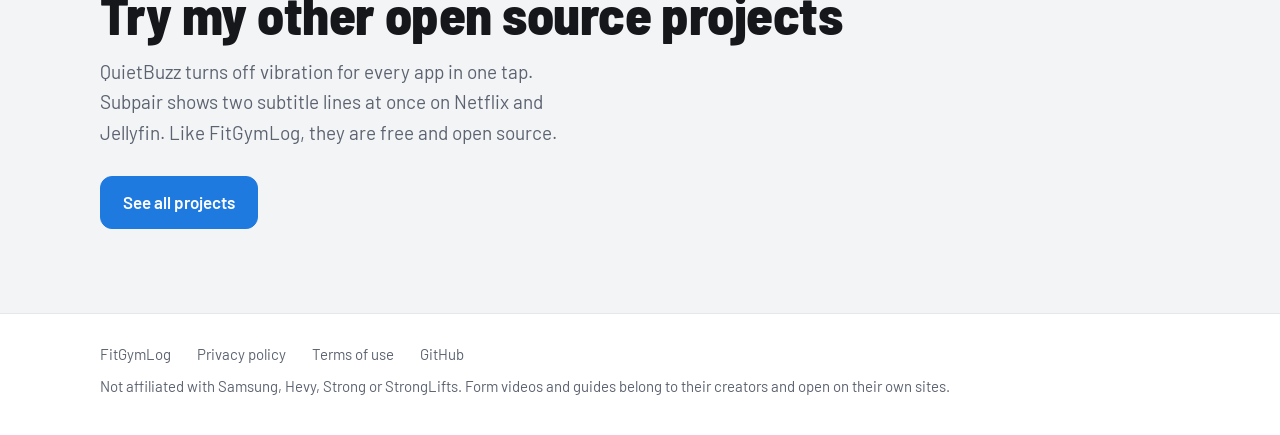
==== commit 6c6ef9ec: "Show effort and RPE for 0.9.3: the hero and link preview get the RPE column and the watch's effort d" ====
--- a/index.html
+++ b/index.html
@@ -51,7 +51,7 @@
           <p class="fine">Free and open source under the MIT License. Android 13 or newer, tested with a Galaxy Fit3, a Galaxy Z Fold and Wear OS on the emulator. Not on Google Play yet.</p>
         </div>
         <div class="stack">
-          <div class="phone"><img src="images/workout-en.webp" width="540" height="1110" alt="A workout in progress: squat sets of 60 kg for 8 reps with done boxes"></div>
+          <div class="phone"><img src="images/workout-en.webp" width="540" height="1110" alt="A workout in progress: two squat sets of 102.5 kg for 5 done at RPE 7.5 and 8.5, three more to go"></div>
           <svg class="fit3" viewBox="0 0 240 400" role="img" aria-label="Illustration of a Galaxy Fit3 showing the current set in its music controls">
             <defs><clipPath id="fit3-screen-en"><rect x="54" y="70" width="132" height="260"/></clipPath></defs>
             <path class="wave" d="M22 160q-10 40 0 80"/><path class="wave far" d="M9 145q-14 55 0 110"/>
@@ -61,8 +61,8 @@
             <rect class="frame" x="36" y="62" width="168" height="276" rx="30"/><rect class="bezel" x="40" y="66" width="160" height="268" rx="27"/>
             <rect class="screen" x="46" y="72" width="148" height="256" rx="22"/>
             <text class="clock" x="120" y="104" text-anchor="middle">07:40</text>
-            <g clip-path="url(#fit3-screen-en)"><text class="title" x="120" y="138" text-anchor="middle">Squat (Barbell) 1/5</text></g>
-            <text class="sub" x="120" y="162" text-anchor="middle">60 kg x 8</text>
+            <g clip-path="url(#fit3-screen-en)"><text class="title" x="120" y="138" text-anchor="middle">Squat (Barbell) 3/5</text></g>
+            <text class="sub" x="120" y="162" text-anchor="middle">102.5 kg x 5</text>
             <circle class="btn" cx="80" cy="222" r="17"/><circle class="btn ring" cx="120" cy="222" r="24"/><circle class="btn" cx="160" cy="222" r="17"/>
             <path class="glyph" d="M73 214h3v16h-3zM88 214v16l-11-8z"/>
             <path class="glyph" d="M113 212h5v20h-5zM122 212h5v20h-5z"/>
@@ -70,7 +70,7 @@
             <path class="mute" d="M112 268h5l7-6v20l-7-6h-5zM128 266l-18 18"/>
             <rect class="handle" x="106" y="296" width="28" height="4" rx="2"/>
           </svg>
-          <div class="watch hero-watch"><img src="images/watch-exercise-en.png" width="454" height="454" alt="A Wear OS watch showing Squat (Barbell) with a button to log set 2 at 60 kg for 5 reps"></div>
+          <div class="watch hero-watch"><img src="images/watch-effort-en.png" width="454" height="454" alt="A Wear OS watch asking how hard the workout was, its dial on 8, Hard, with a check to save and a cross to skip"></div>
         </div>
       </div>
     </section>
@@ -121,13 +121,15 @@
         <p class="lead">A Galaxy Watch, Pixel Watch or any other Wear OS watch runs FitGymLog's own watch app, so it needs none of
           the band's tricks. In Settings, On your wrist, choose Wear OS watch.
           The phone still keeps the workout, so the watch can't lose a set.</p>
-        <ul class="shots">
+        <ul class="shots four">
           <li><figure><div class="watch"><img src="images/watch-exercise-en.png" width="454" height="454" alt="Squat (Barbell) on the watch: a button to log set 2 at 60 kg for 5 reps, the sets listed below it" loading="lazy"></div>
             <figcaption>A page for each exercise. One tap logs the next set as planned.</figcaption></figure></li>
           <li><figure><div class="watch"><img src="images/watch-dials-en.png" width="454" height="454" alt="Set 1 on the watch: a dial at 60 kg and a dial at 5 reps, with a check button" loading="lazy"></div>
             <figcaption>Tap a set for dials, turned by touch or the crown, to log what you actually lifted.</figcaption></figure></li>
           <li><figure><div class="watch"><img src="images/watch-rest-en.png" width="454" height="454" alt="Rest on the watch: 1:56 left inside a ring, minus 15 and plus 15 buttons either side, next squat 60 kg for 5 reps, and Skip" loading="lazy"></div>
             <figcaption>Rest fills the face, with 15-second steps and the next set. Swipe back to see the workout.</figcaption></figure></li>
+          <li><figure><div class="watch"><img src="images/watch-effort-en.png" width="454" height="454" alt="After finishing on the watch: How hard was it?, a dial on 8 marked Hard, a cross to skip and a check to save" loading="lazy"></div>
+            <figcaption>Finish on the watch and rate how hard it was, 1 to 10, on the crown.</figcaption></figure></li>
         </ul>
         <p class="note">Start a routine and finish the workout from the watch too, then rate how hard it was on the crown. A FitGymLog icon on the watch face takes you back
           to the workout from anywhere. The rest buzz is the same notification the band gets.</p>
@@ -176,7 +178,7 @@
           On the last evening of each week, a check-in sums up the week against the one before.</p>
         <p class="lead">Rate how hard each workout felt, 1 to 10, when you finish it or later in History, and Stats shows your
           training load: a chart of how hard times how long over the last 7 days against your usual week, and whether you are above,
-          about or below it, as Apple Fitness does. For single sets, turn on RPE. The coach sees both.</p>
+          about or below it, as Apple Fitness does. Each set also has an RPE column for how many reps you had left, which you can turn off in Settings. The coach sees both.</p>
         <ul class="shots">
           <li><figure><div class="phone"><img src="images/stats-en.webp" width="540" height="1110" alt="The Stats tab: workouts in each of the last 12 weeks as bars, then a weight trend of 78.2 kg, down 0.3 kg a week over the last 4 weeks, drawn over the daily readings" loading="lazy"></div>
             <figcaption>Each week, and your weight trend</figcaption></figure></li>
--- a/assets/style.css
+++ b/assets/style.css
@@ -190,6 +190,7 @@
 .shots { list-style: none; margin: 8px 0 0; padding: 0; display: grid; grid-template-columns: repeat(3, minmax(0, 1fr)); gap: 32px; }
 @media (min-width: 861px) {
   .shots.two { grid-template-columns: repeat(2, minmax(0, 280px)); justify-content: center; gap: 64px; }
+  .shots.four { grid-template-columns: repeat(4, minmax(0, 1fr)); gap: 24px; }
 }
 .shots figure { margin: 0; }
 .shots .phone { width: min(280px, 100%); }
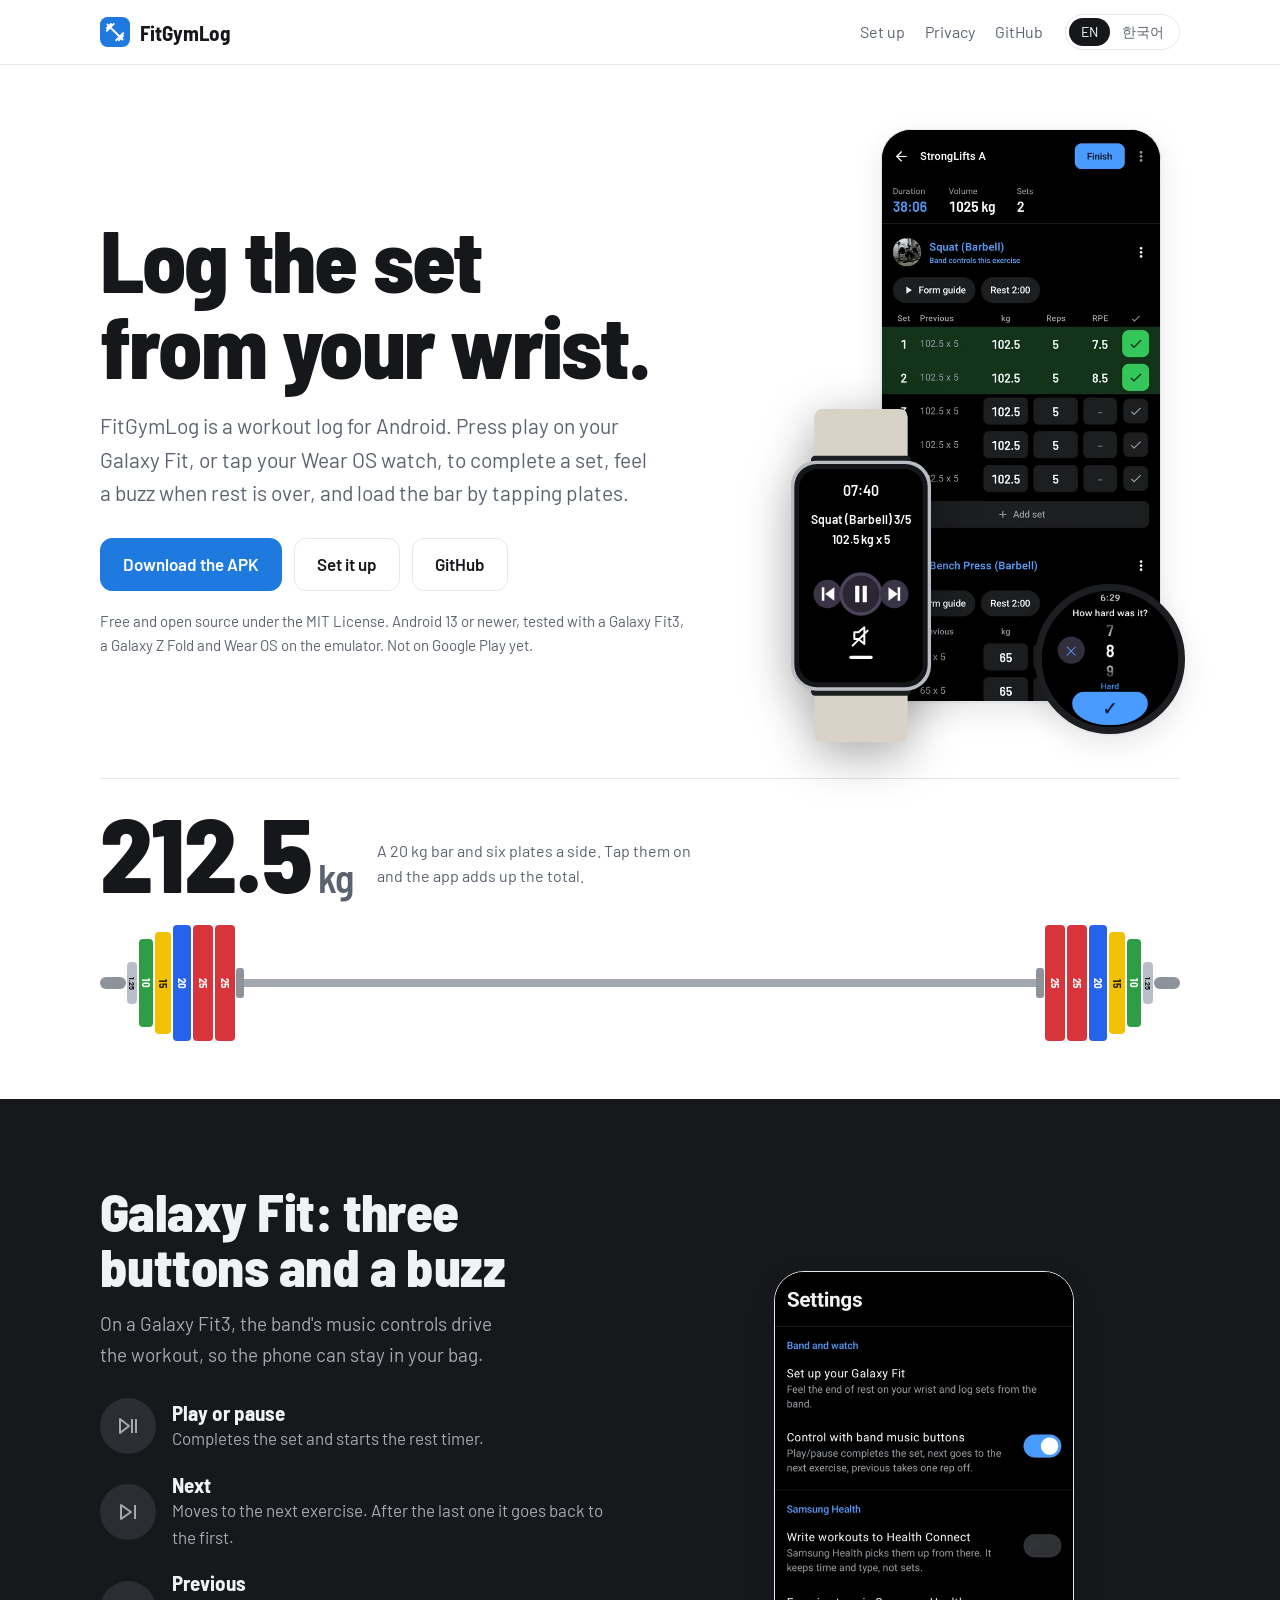
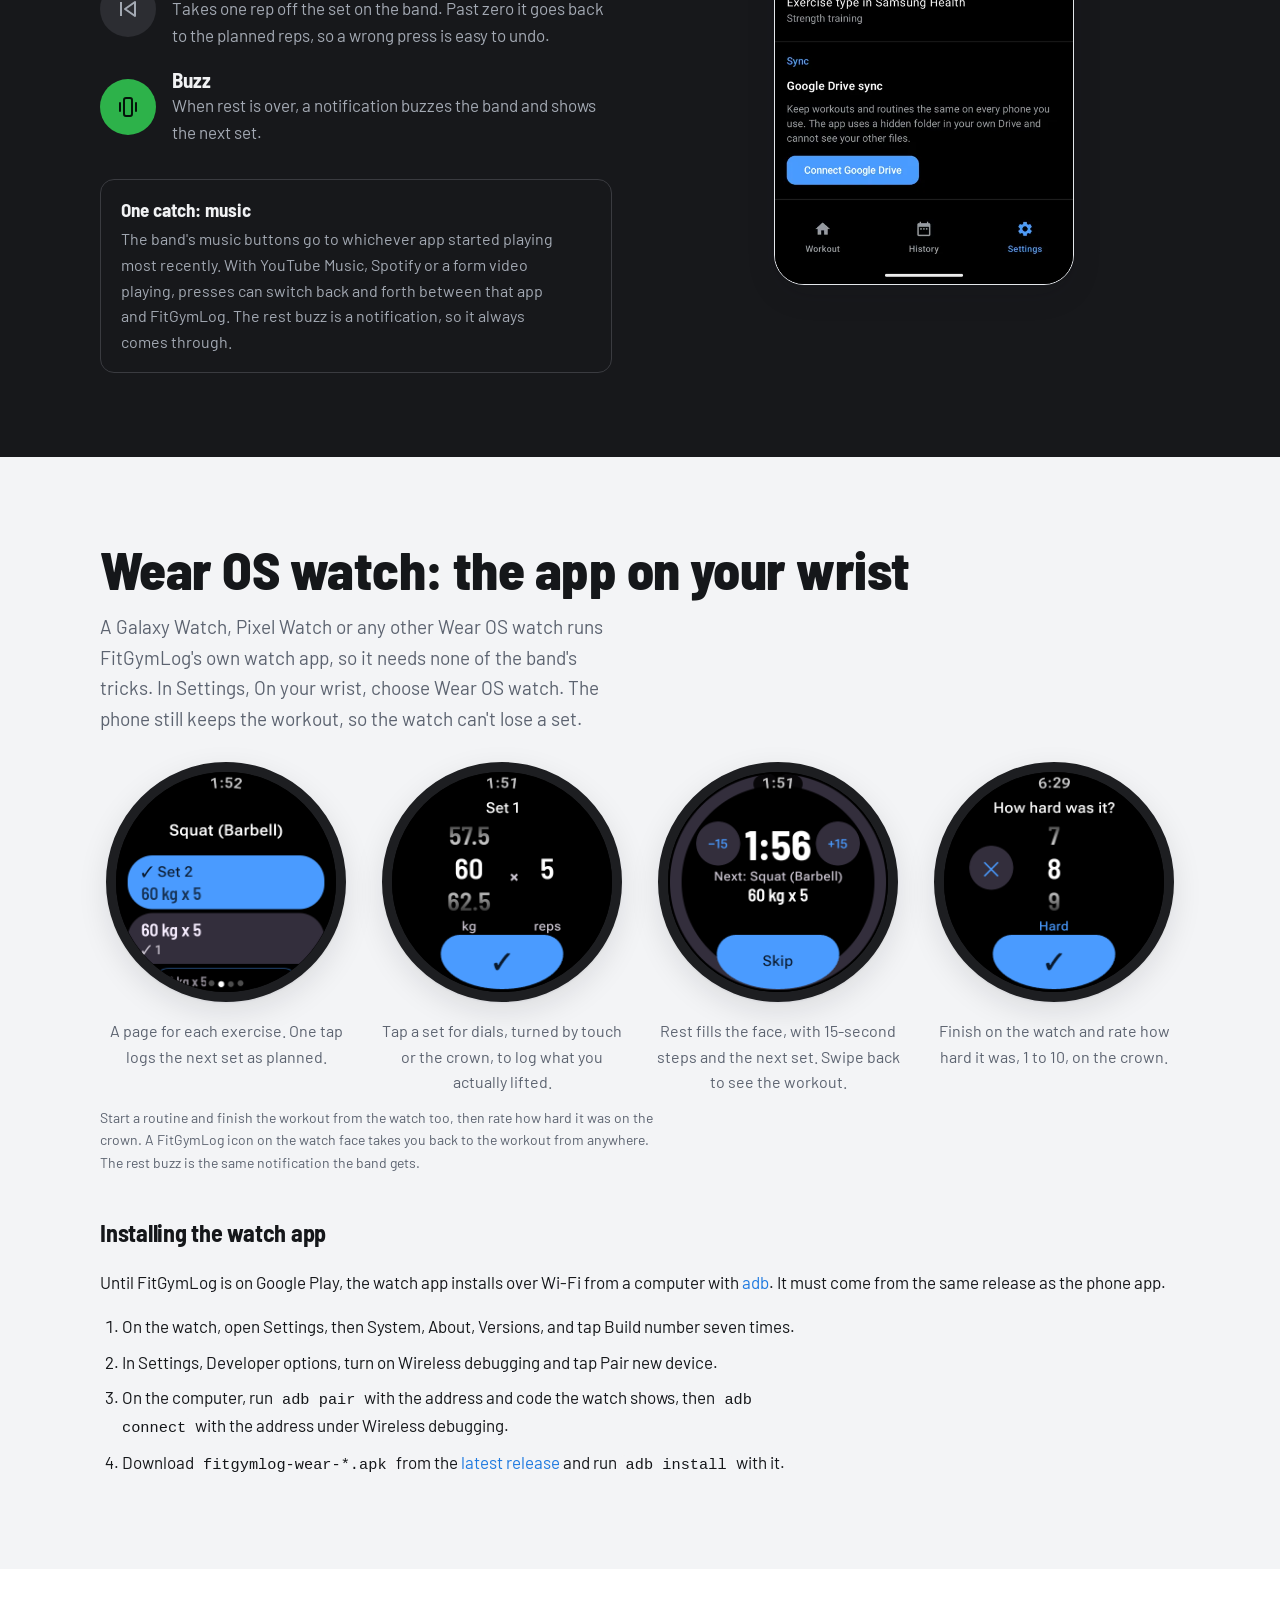
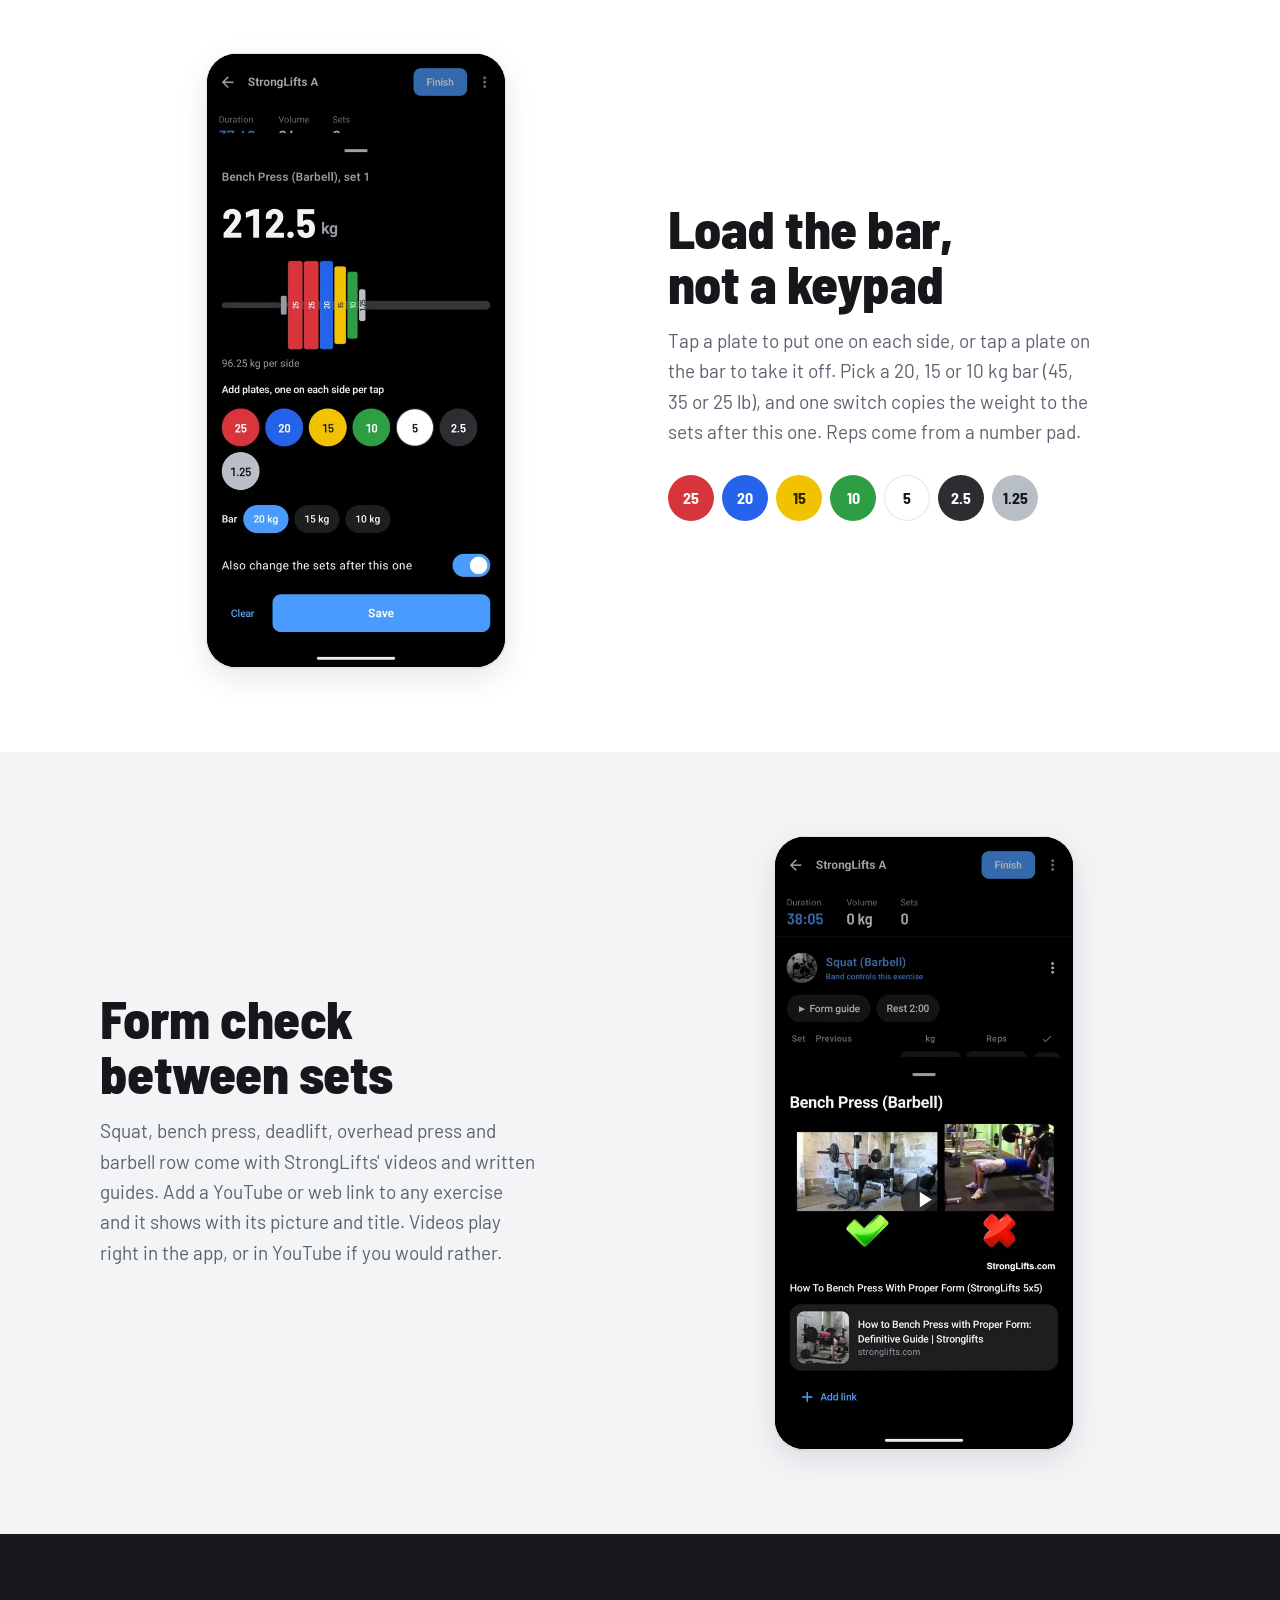
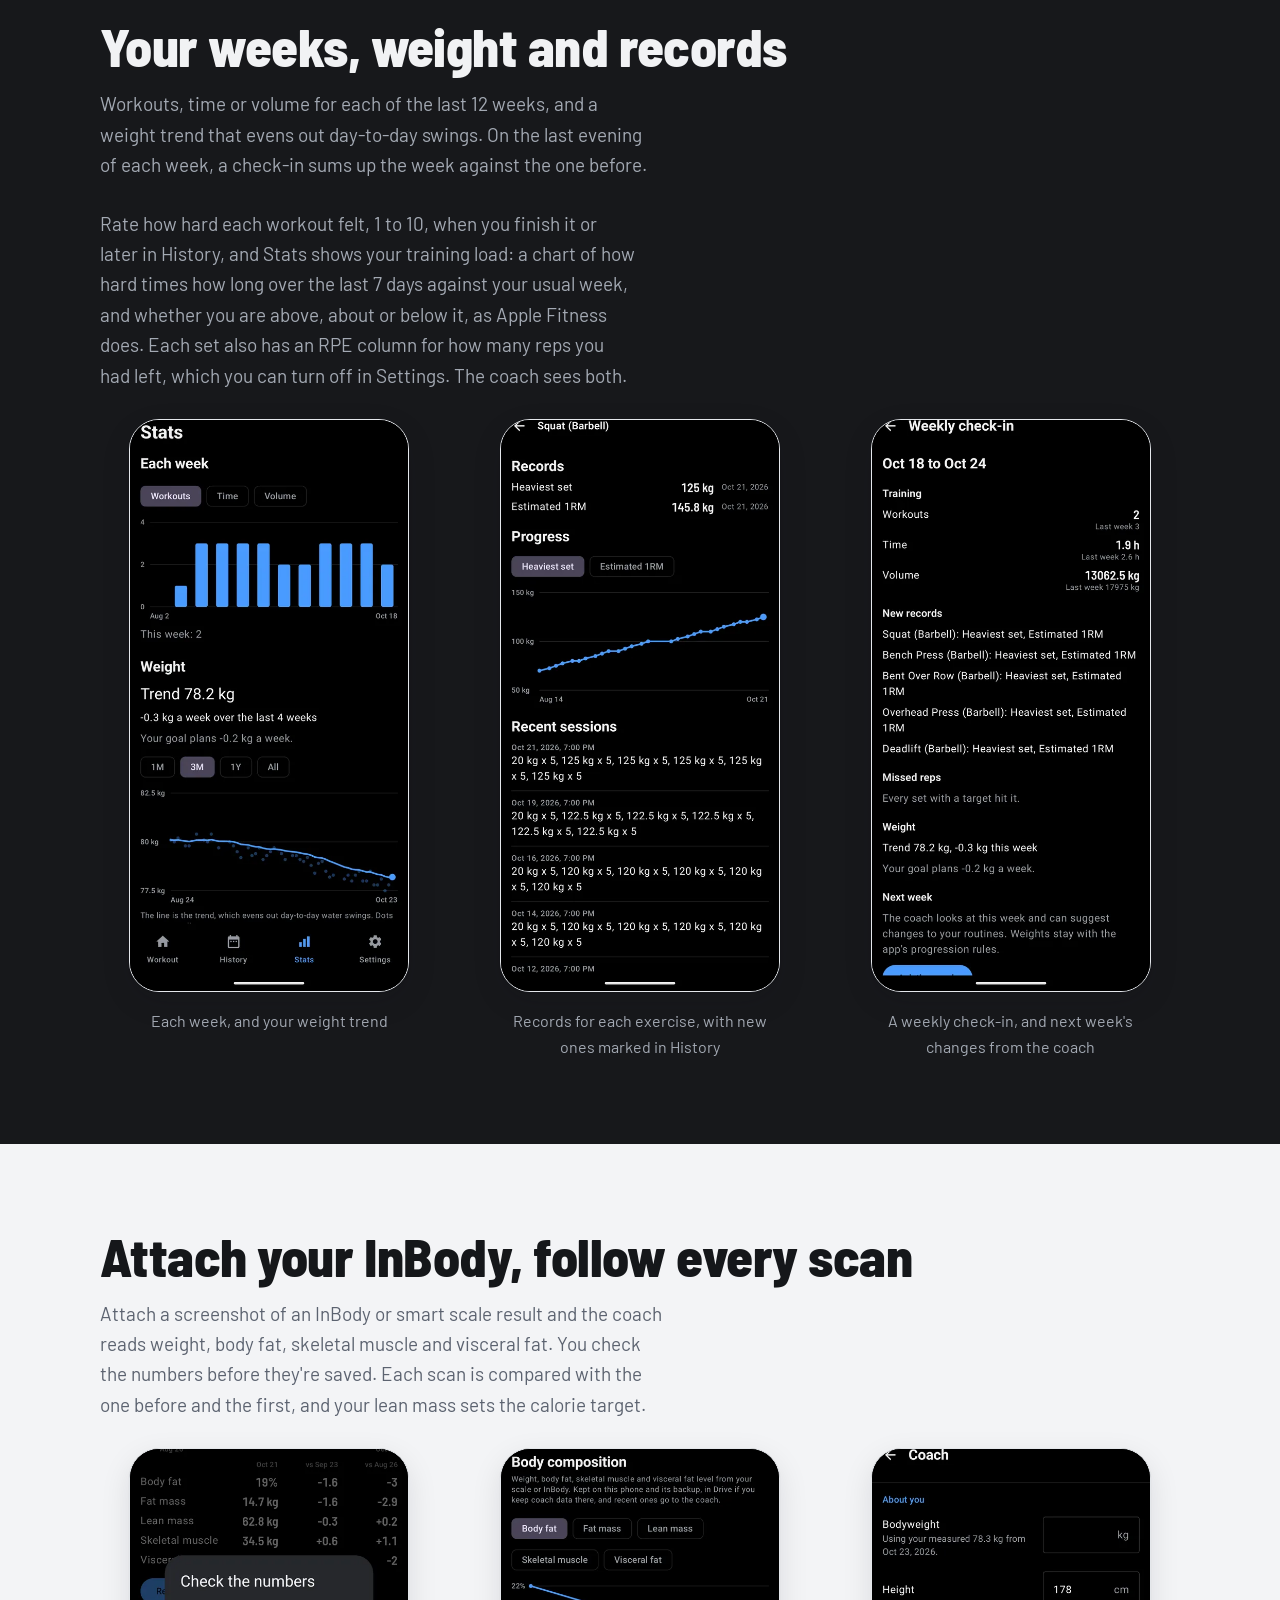
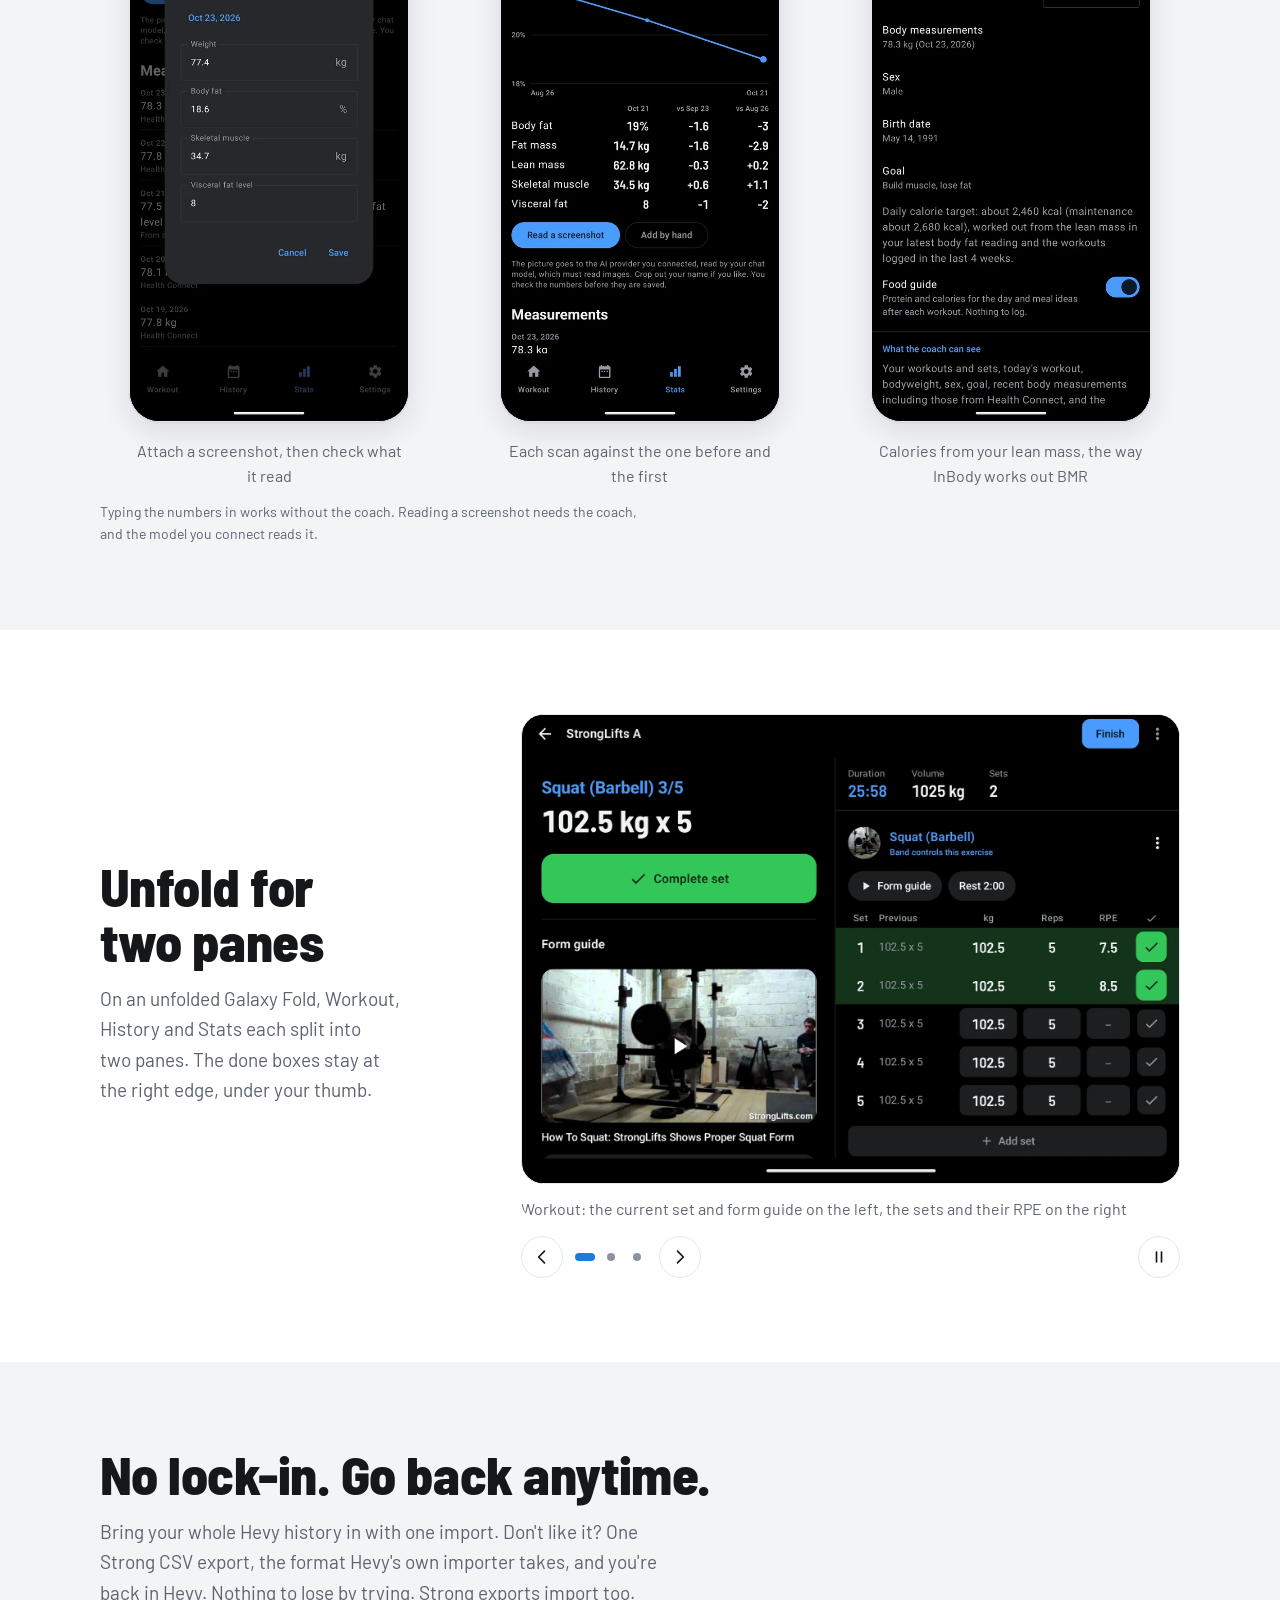
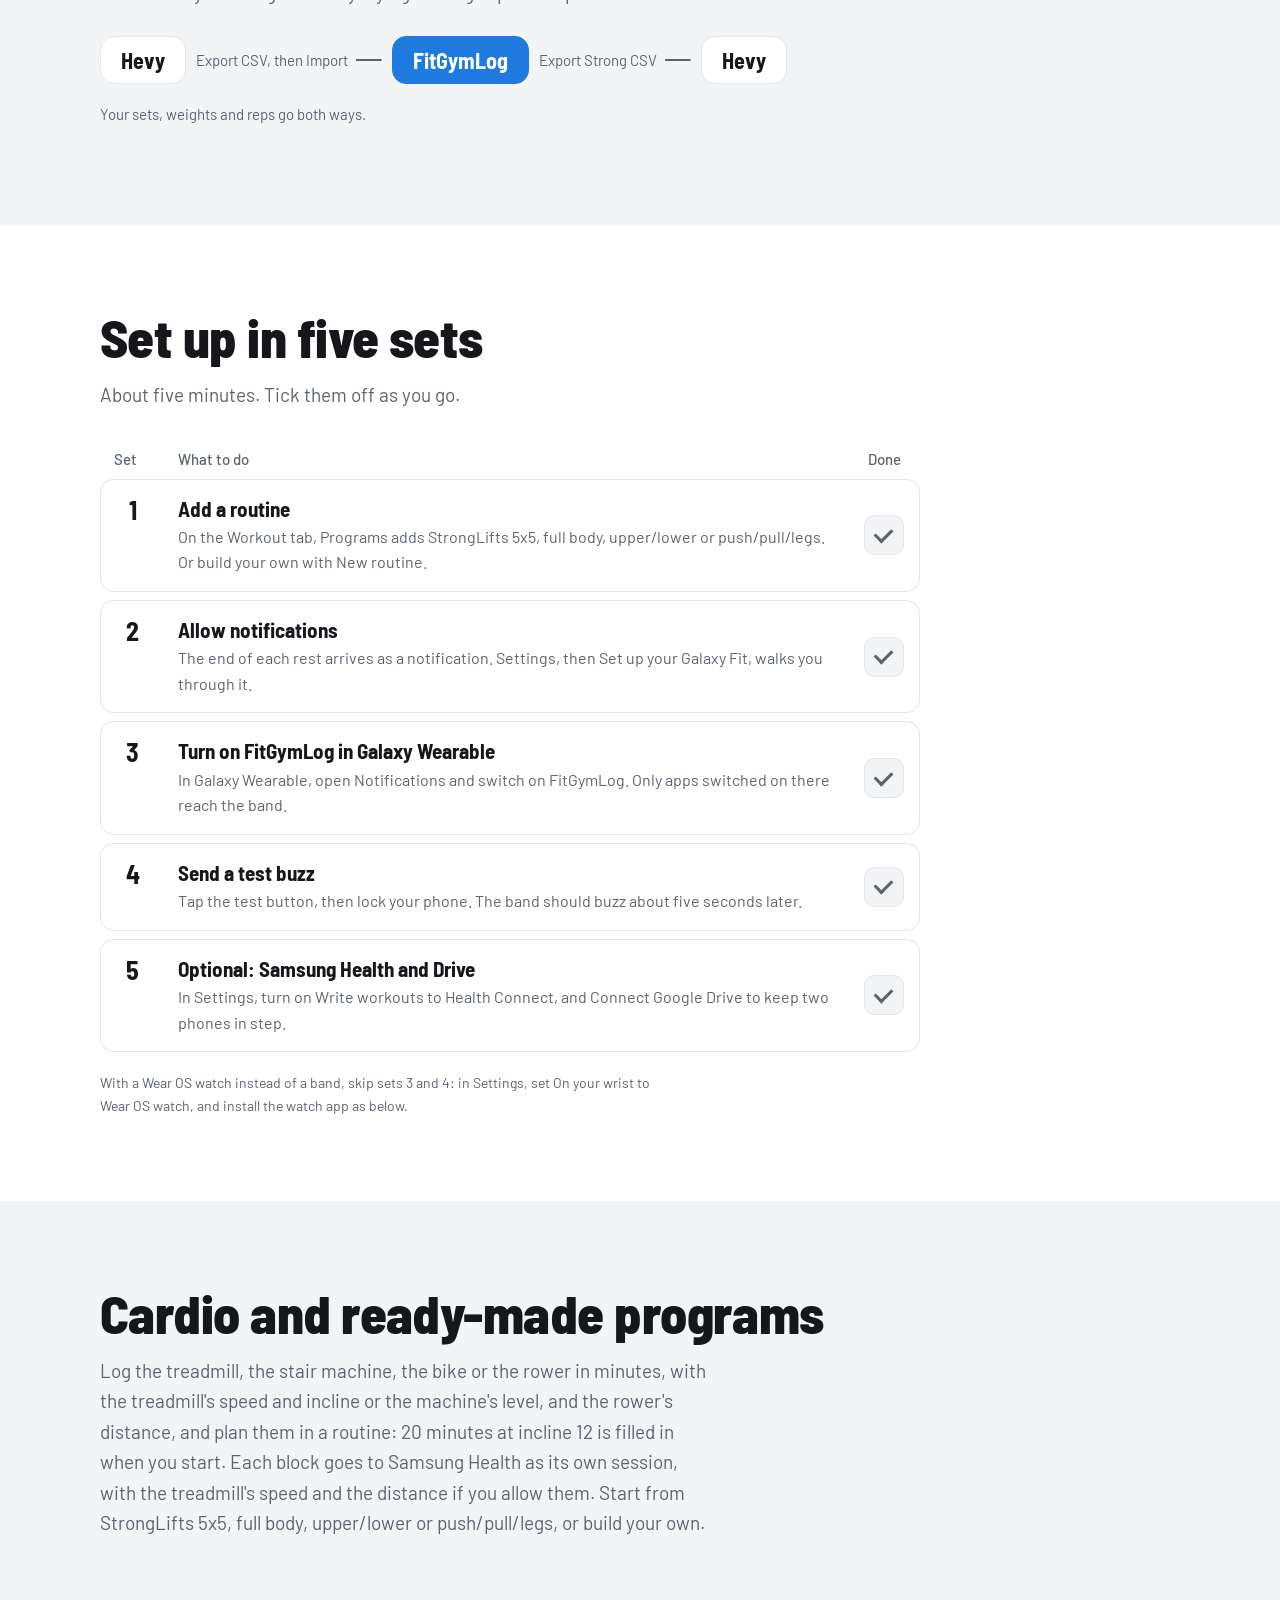
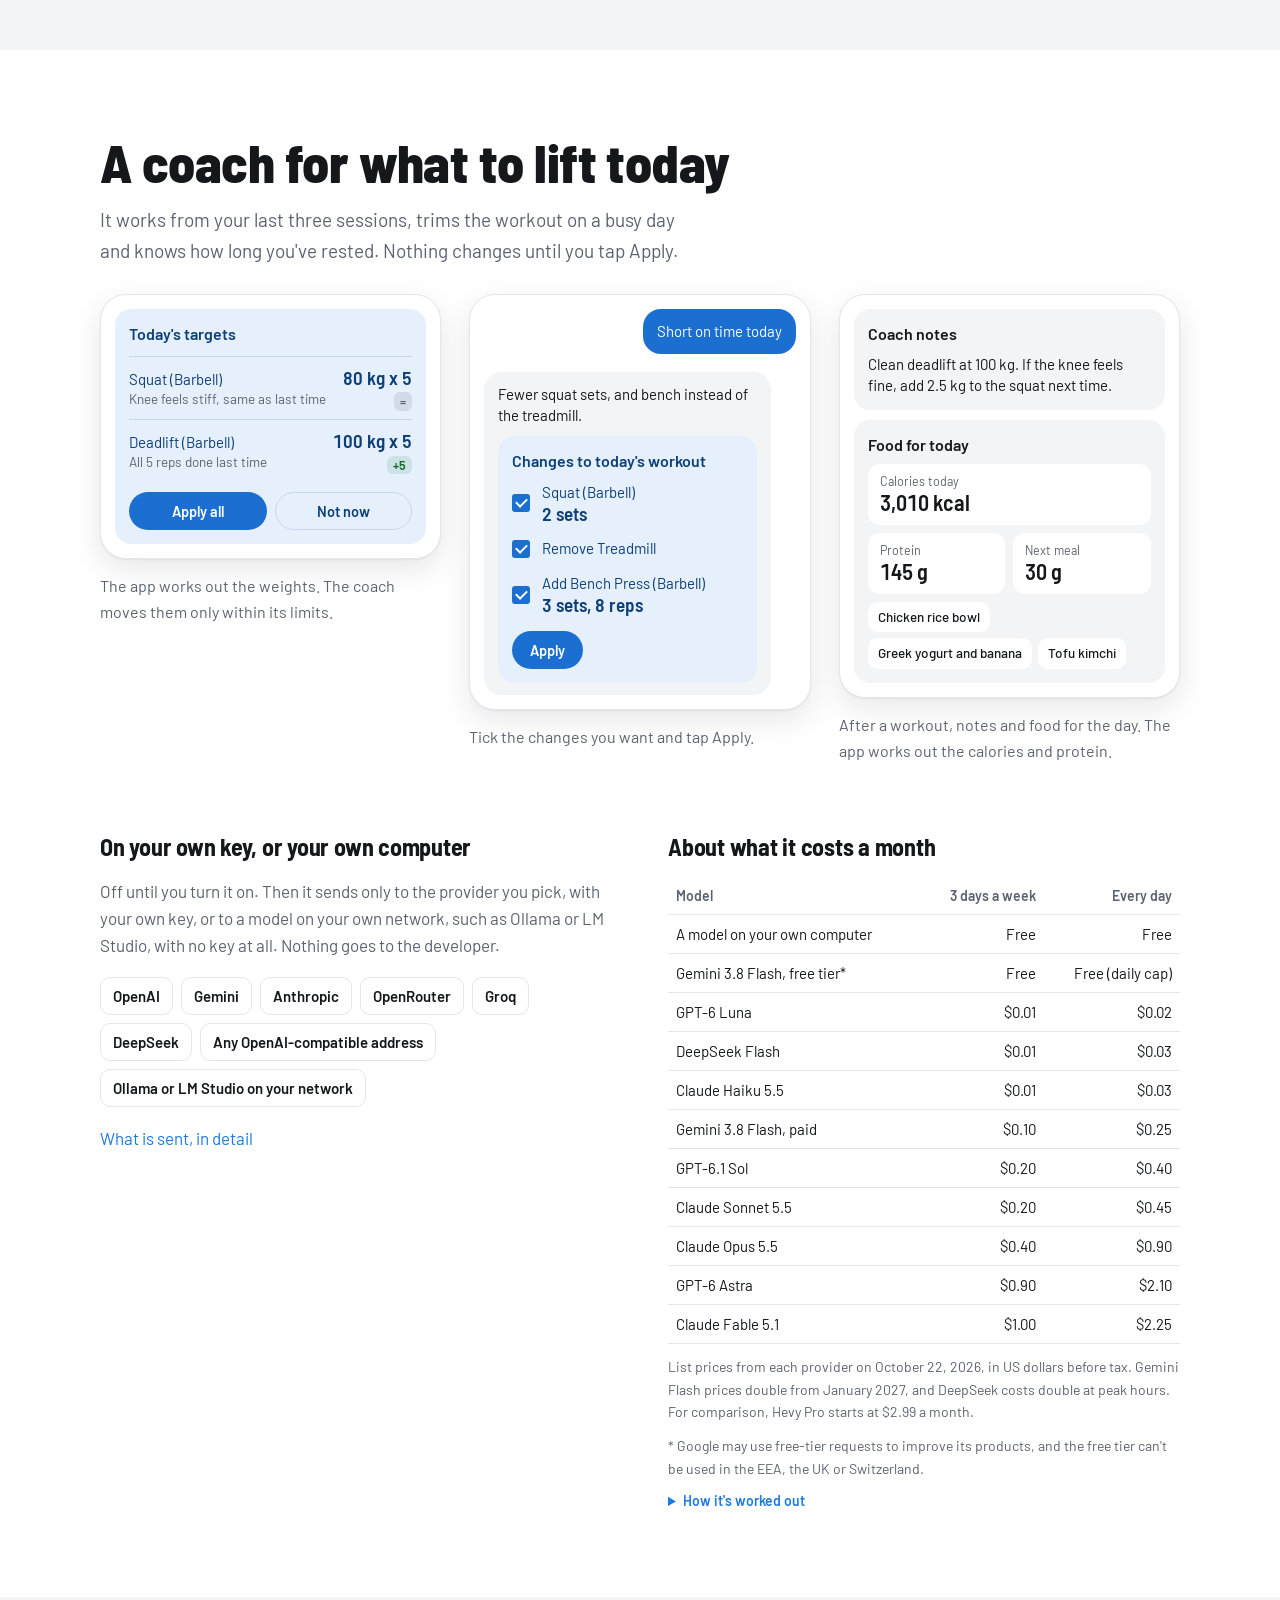
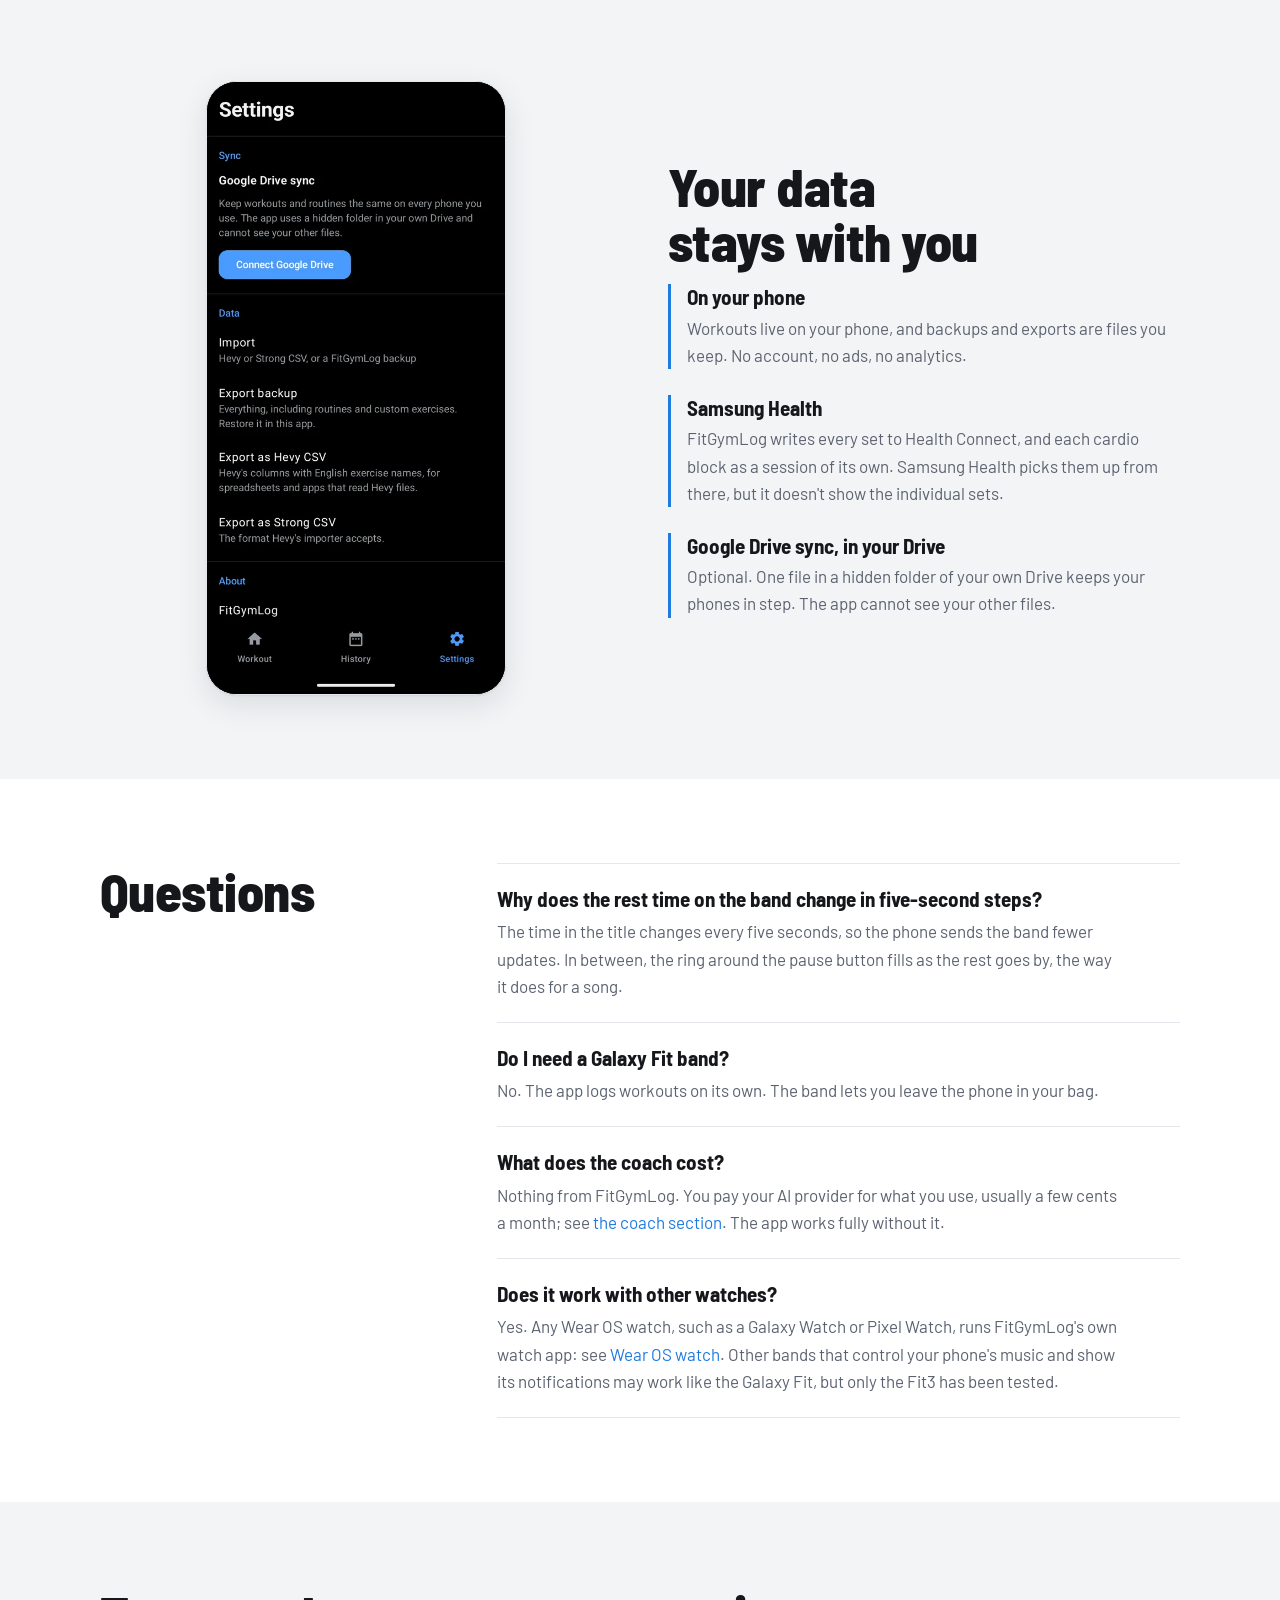
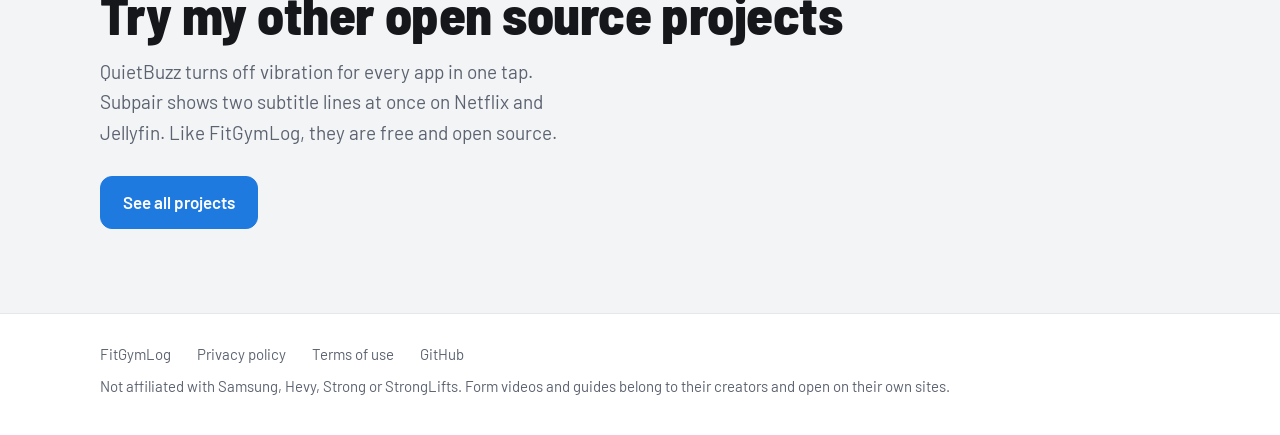
==== commit 246d2ac6: "Show effort and RPE on the Fold too: the workout's RPE column, History's effort and per-set RPE, Sta" ====
--- a/index.html
+++ b/index.html
@@ -216,14 +216,14 @@
         <div class="fold-carousel" role="region" aria-roledescription="carousel" aria-label="Screens on an unfolded Fold">
           <ul class="fold-track" tabindex="0">
             <li class="fold-slide" aria-roledescription="slide" aria-label="1 / 3: Workout">
-              <figure><img src="images/fold-en.webp" width="1600" height="1142" alt="Workout on an unfolded Fold: the squat form video on the left, the sets on the right" loading="lazy">
-                <figcaption>Workout: the current set and form guide on the left, the sets on the right</figcaption></figure></li>
+              <figure><img src="images/fold-en.webp" width="1600" height="1143" alt="Workout on an unfolded Fold: the next squat set and its form video on the left, the sets on the right with RPE 7.5 and 8.5 on the two done" loading="lazy">
+                <figcaption>Workout: the current set and form guide on the left, the sets and their RPE on the right</figcaption></figure></li>
             <li class="fold-slide" aria-roledescription="slide" aria-label="2 / 3: History">
-              <figure><img src="images/fold-history-en.webp" width="1600" height="1143" alt="History on an unfolded Fold: workouts with their new records on the left, the chosen workout's sets on the right, marked New record: Heaviest set, Estimated 1RM" loading="lazy">
-                <figcaption>History: the workout opens next to the list, new records marked</figcaption></figure></li>
+              <figure><img src="images/fold-history-en.webp" width="1600" height="1143" alt="History on an unfolded Fold: workouts with their effort, 8 out of 10 and 9 out of 10, on the left, the chosen workout's sets with their RPE on the right, marked New record: Heaviest set, Estimated 1RM" loading="lazy">
+                <figcaption>History: the workout opens next to the list, with its effort, each set's RPE and new records</figcaption></figure></li>
             <li class="fold-slide" aria-roledescription="slide" aria-label="3 / 3: Stats">
-              <figure><img src="images/fold-stats-en.webp" width="1600" height="1143" alt="Stats on an unfolded Fold: the weekly chart and exercises on the left, the weight trend on the right" loading="lazy">
-                <figcaption>Stats: weeks and exercises on the left, your weight trend on the right</figcaption></figure></li>
+              <figure><img src="images/fold-stats-en.webp" width="1600" height="1143" alt="Stats on an unfolded Fold: training load 37% above the usual week and the weekly load chart on the left, the weight trend on the right" loading="lazy">
+                <figcaption>Stats: training load and your weeks on the left, your weight trend on the right</figcaption></figure></li>
           </ul>
           <div class="fold-controls" hidden>
             <button type="button" class="nav-btn" data-step="-1" aria-label="Previous screen"><svg viewBox="0 0 24 24" aria-hidden="true"><path d="M15 5l-7 7 7 7"/></svg></button>
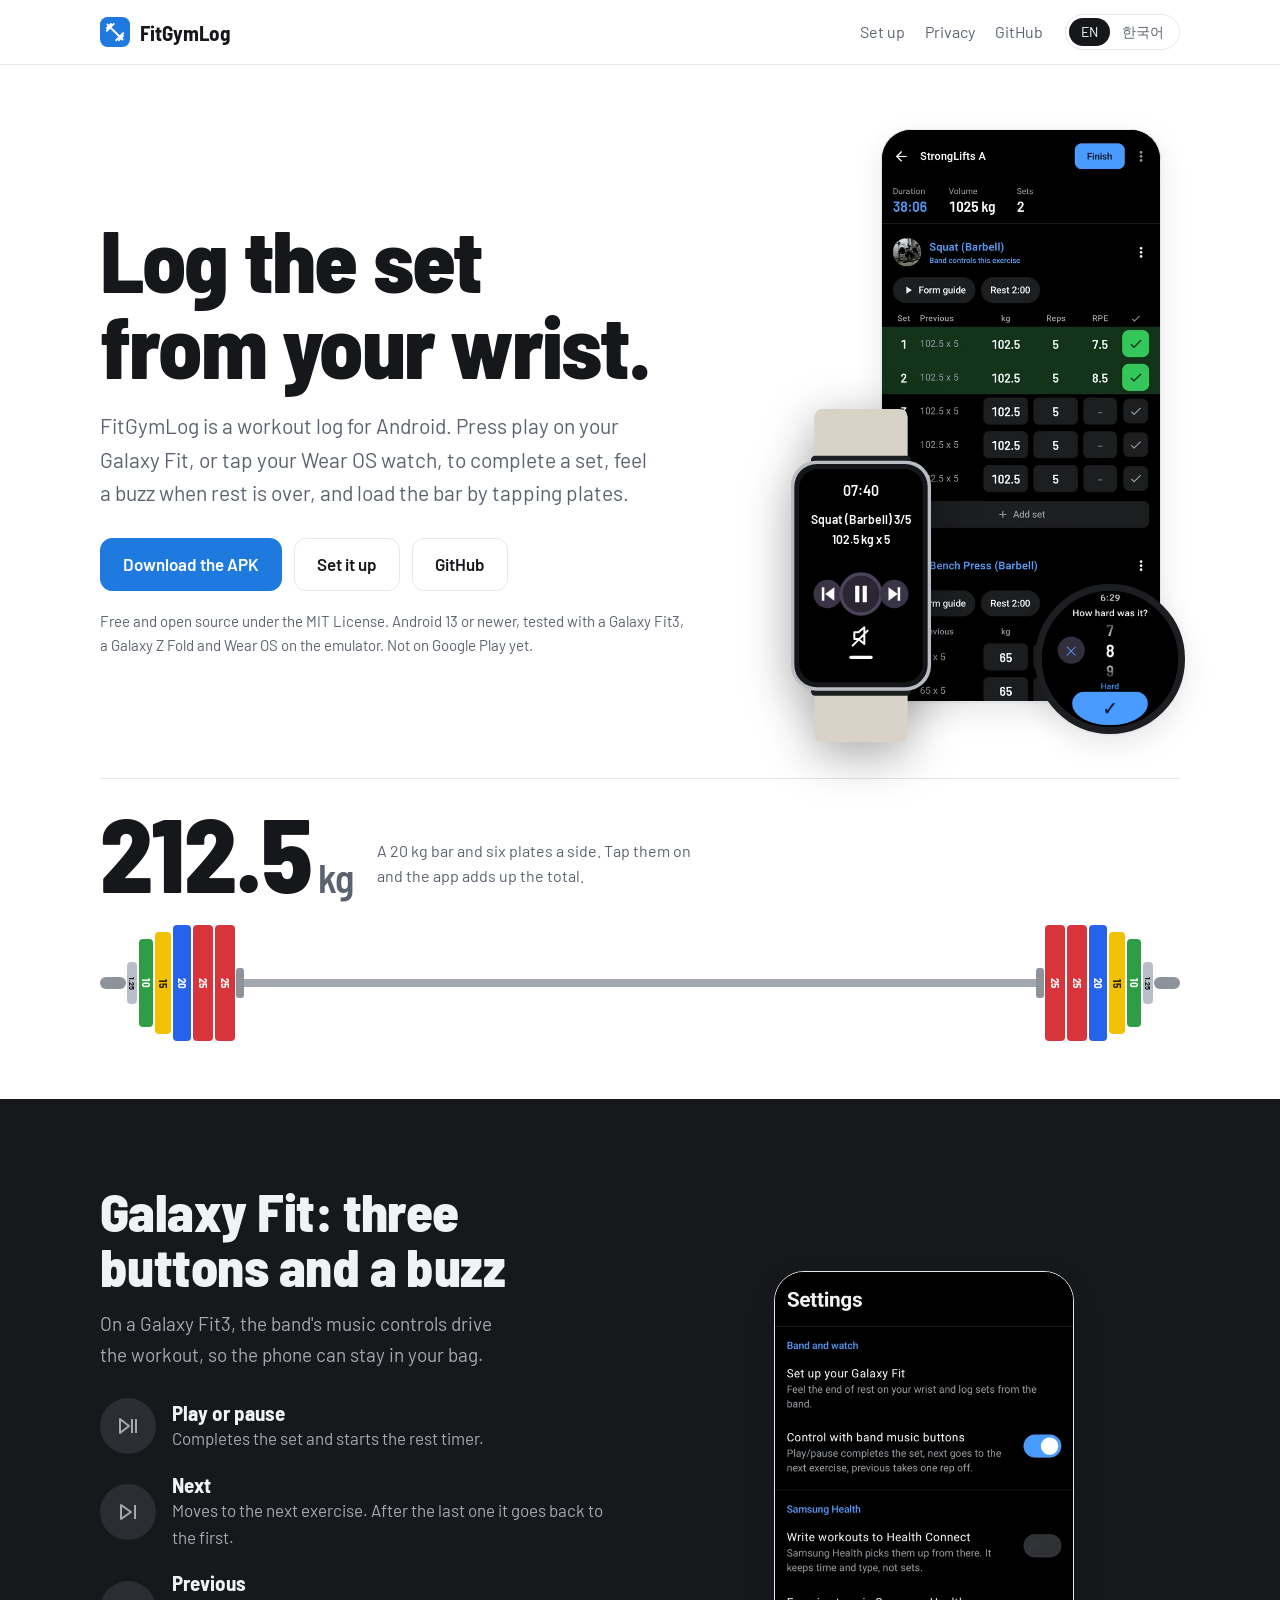
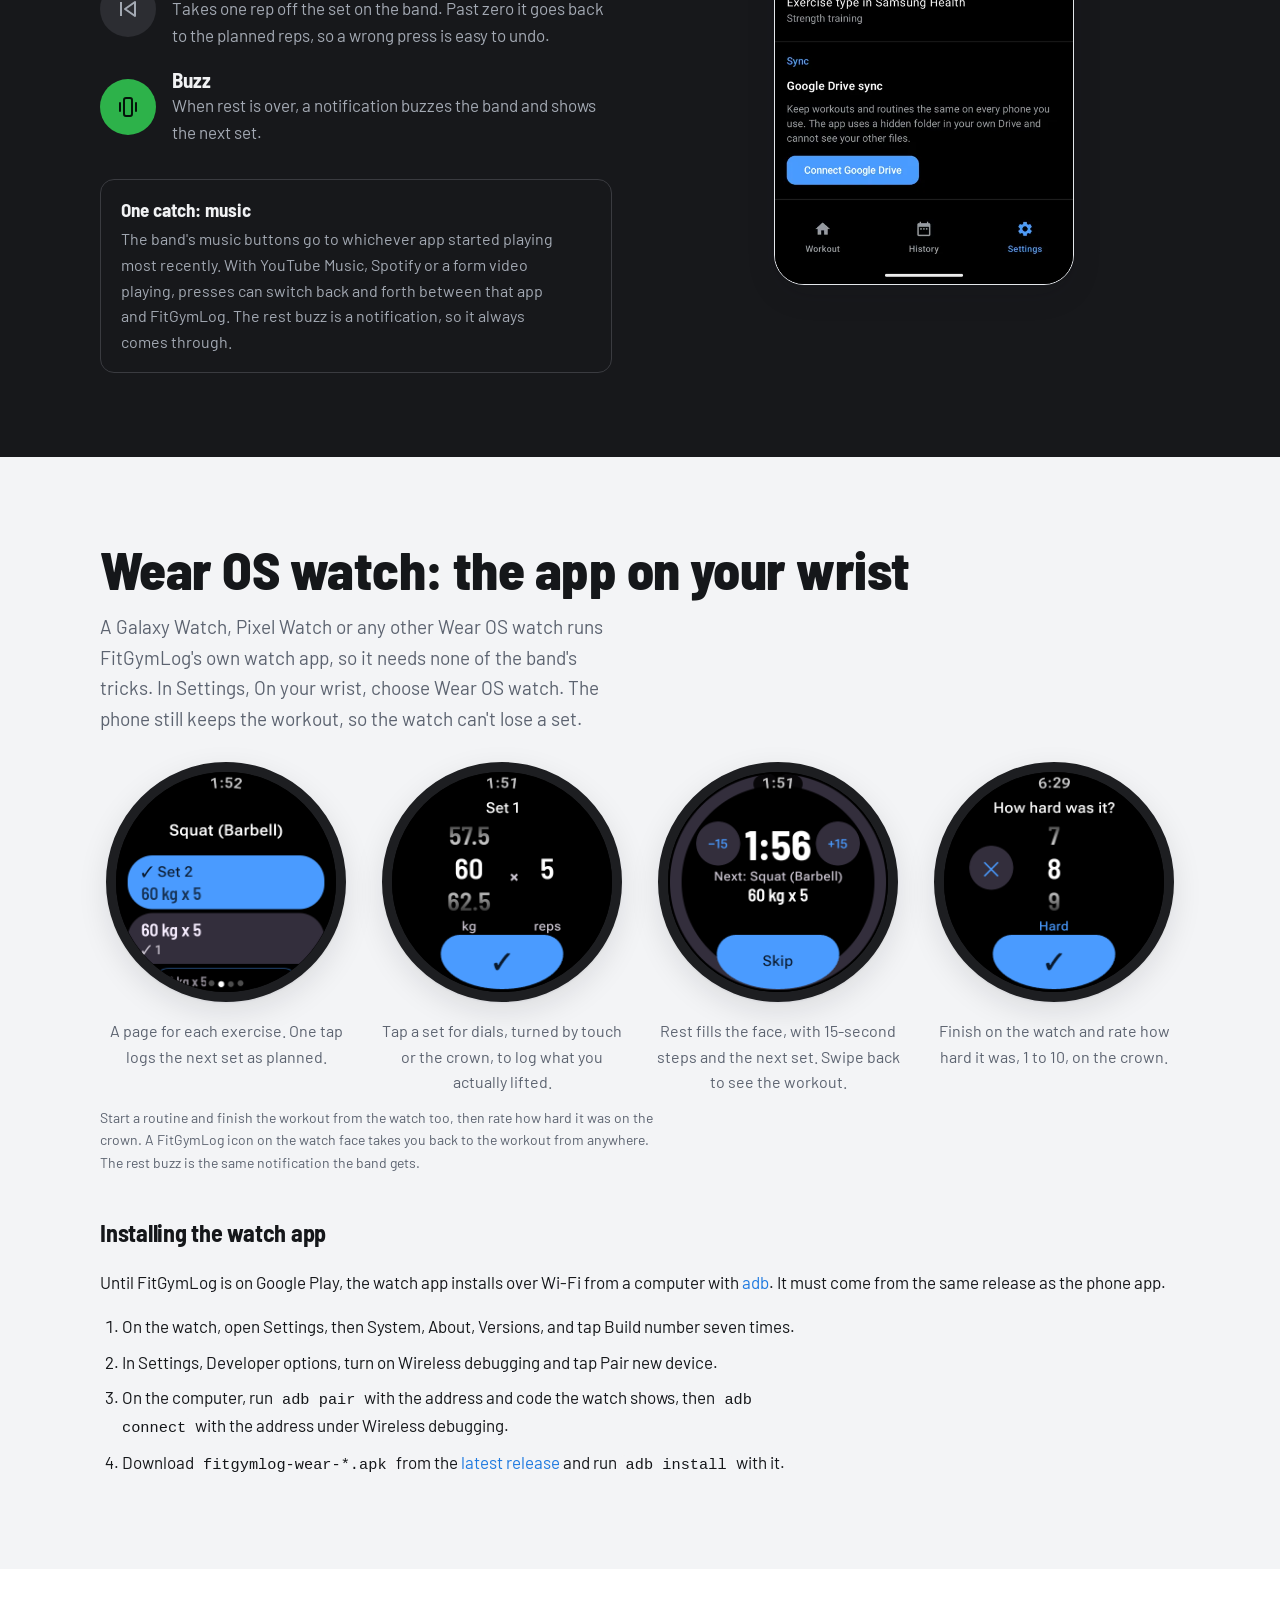
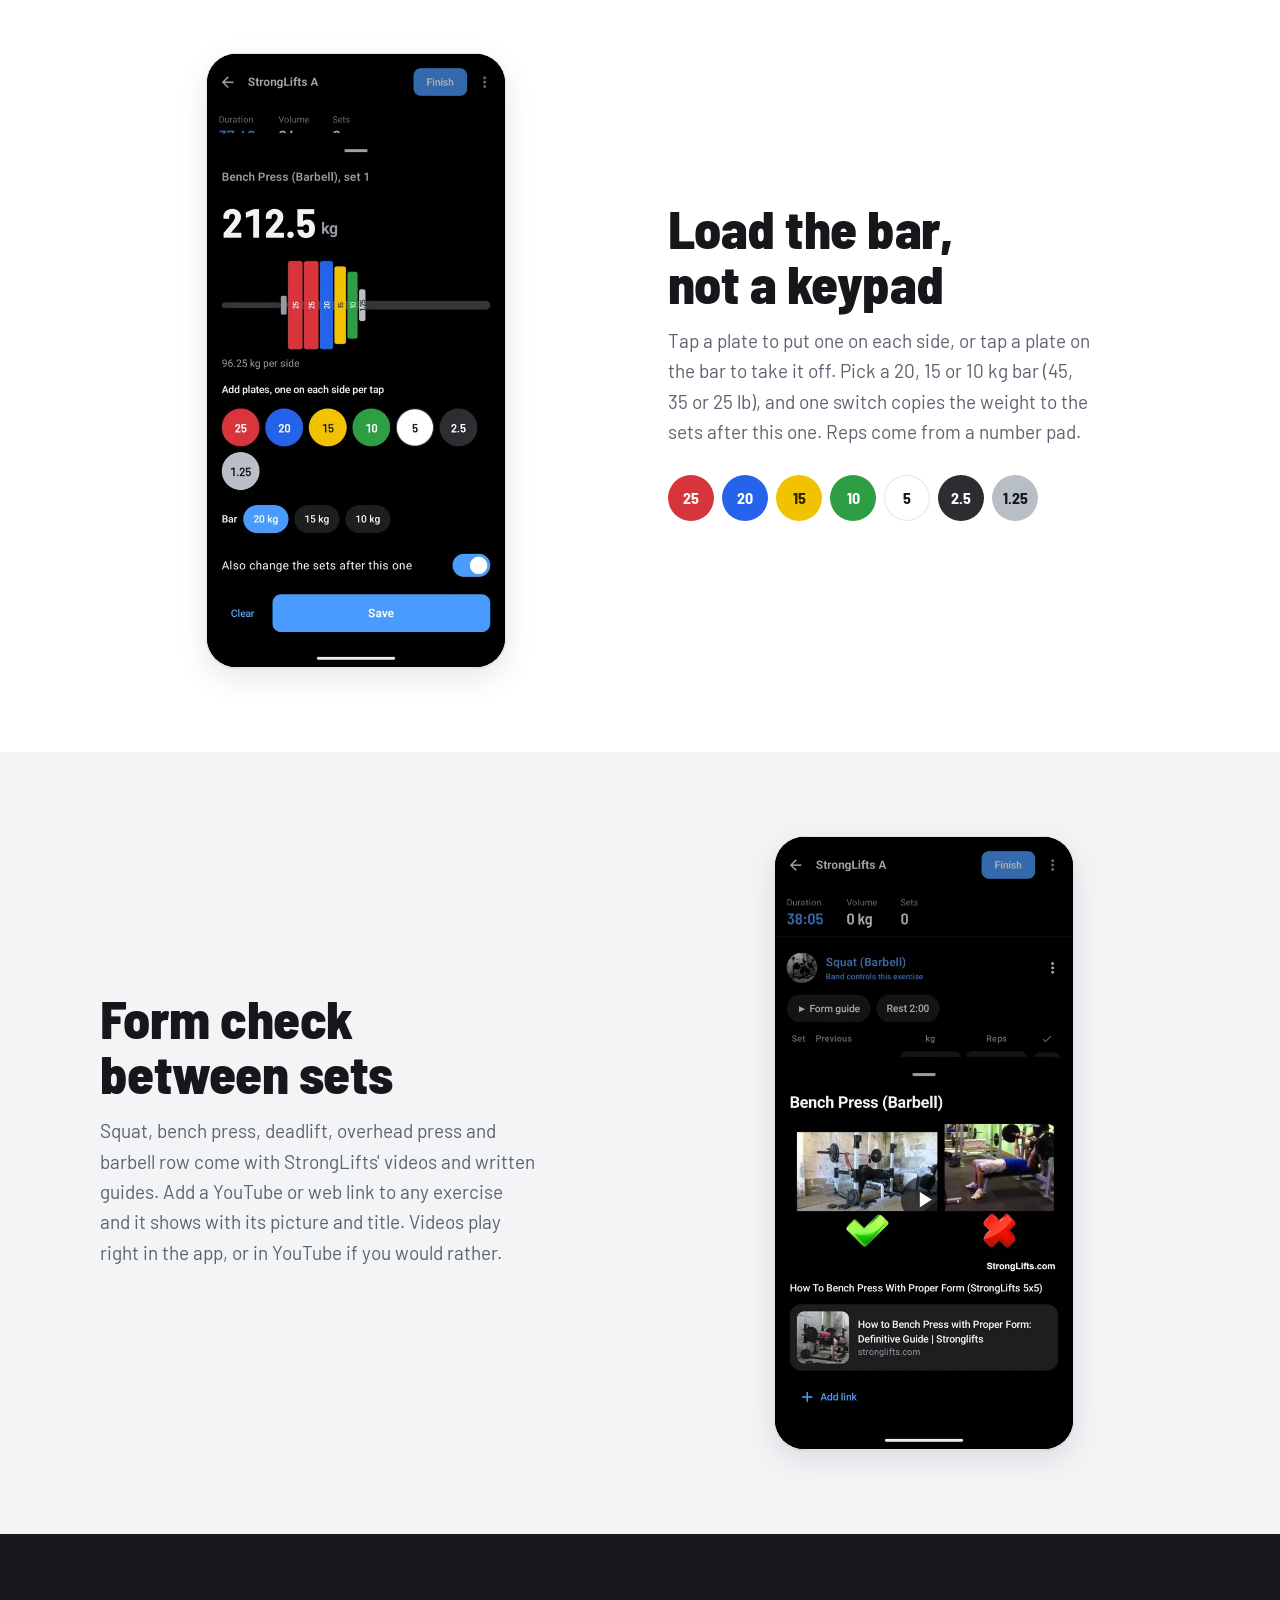
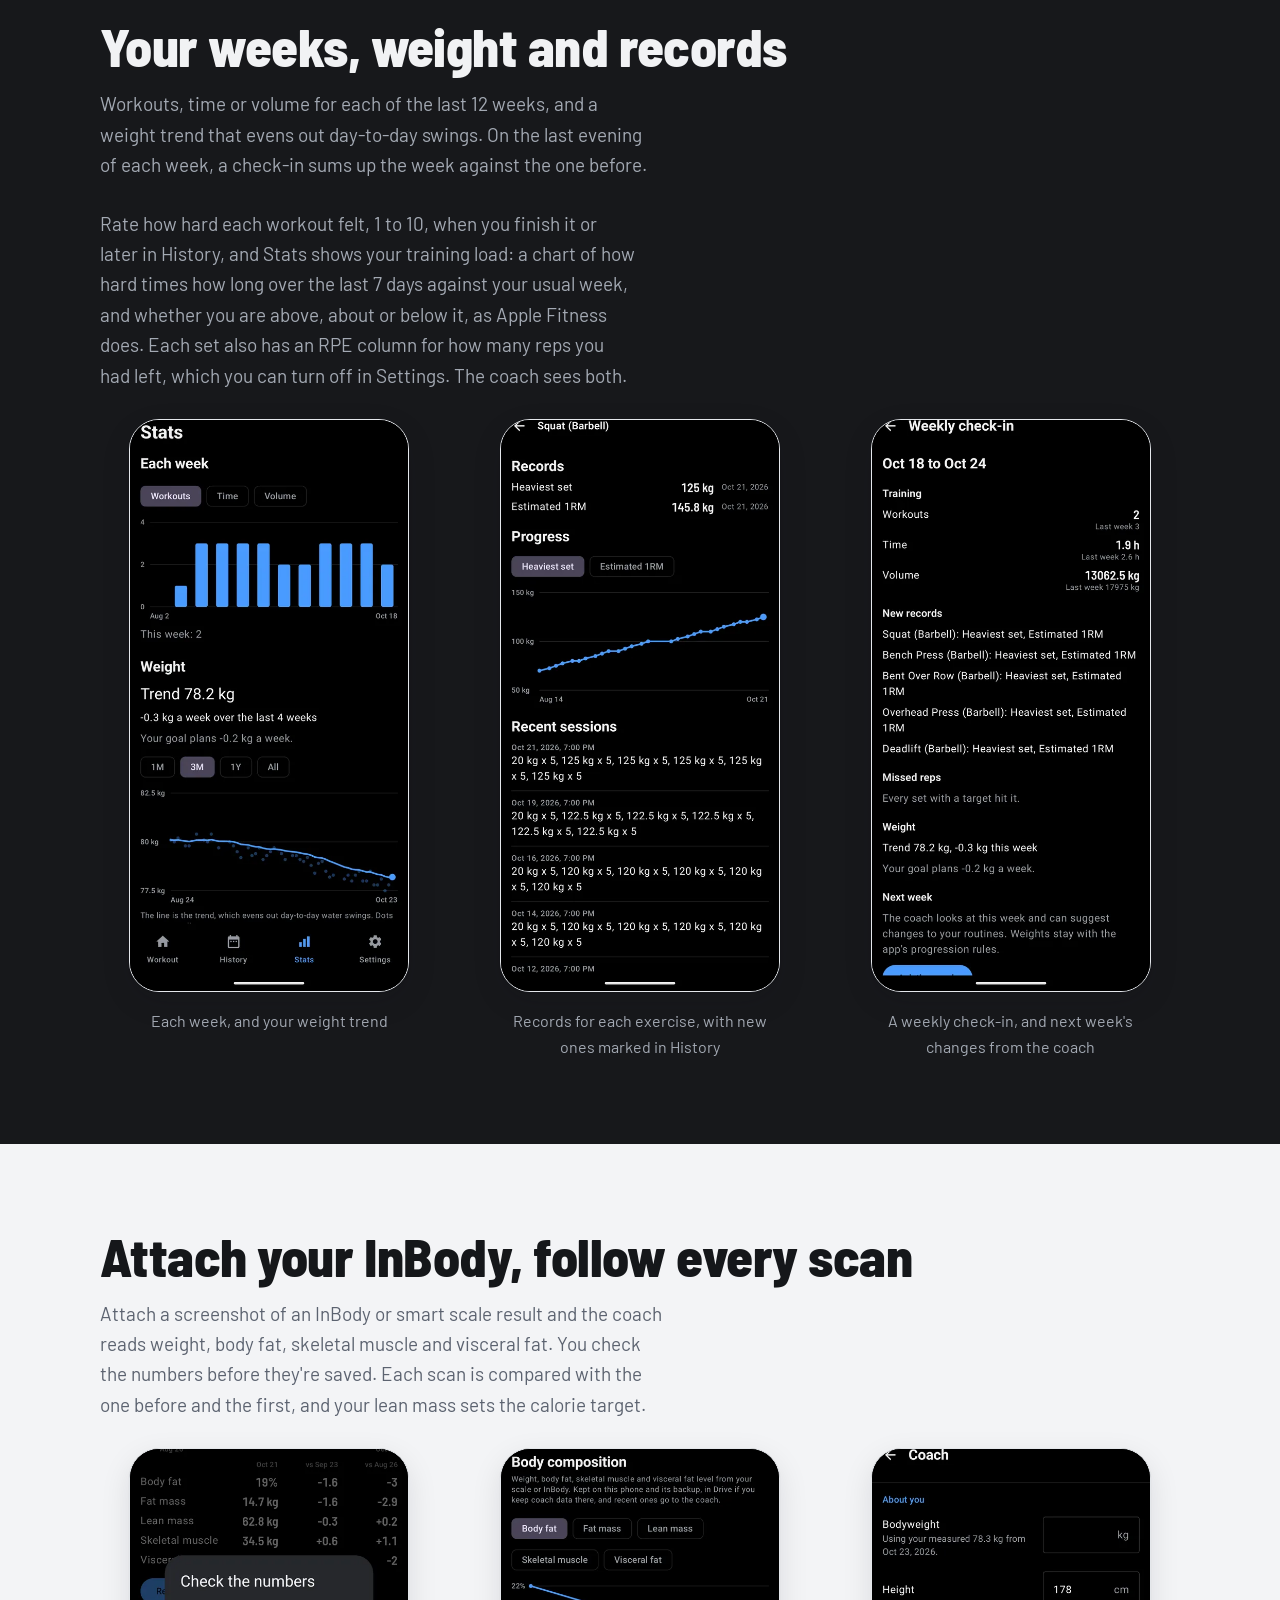
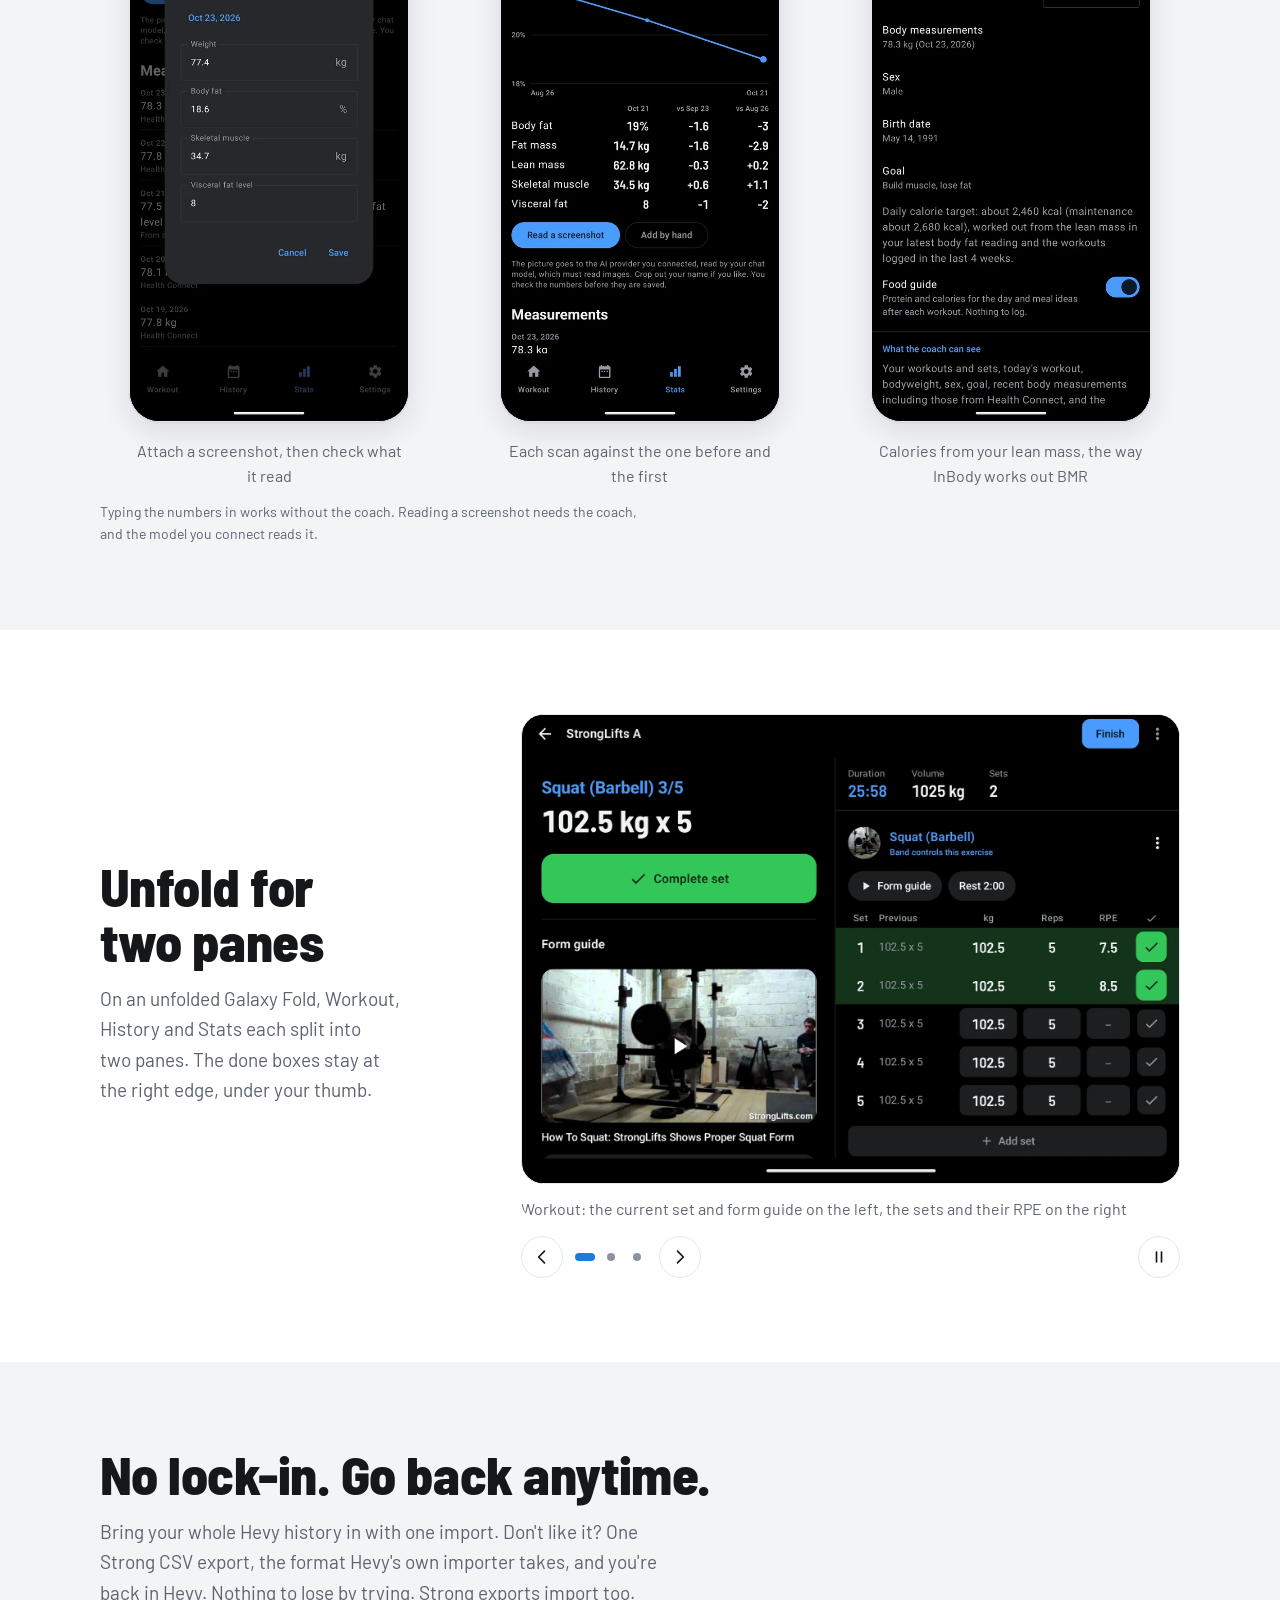
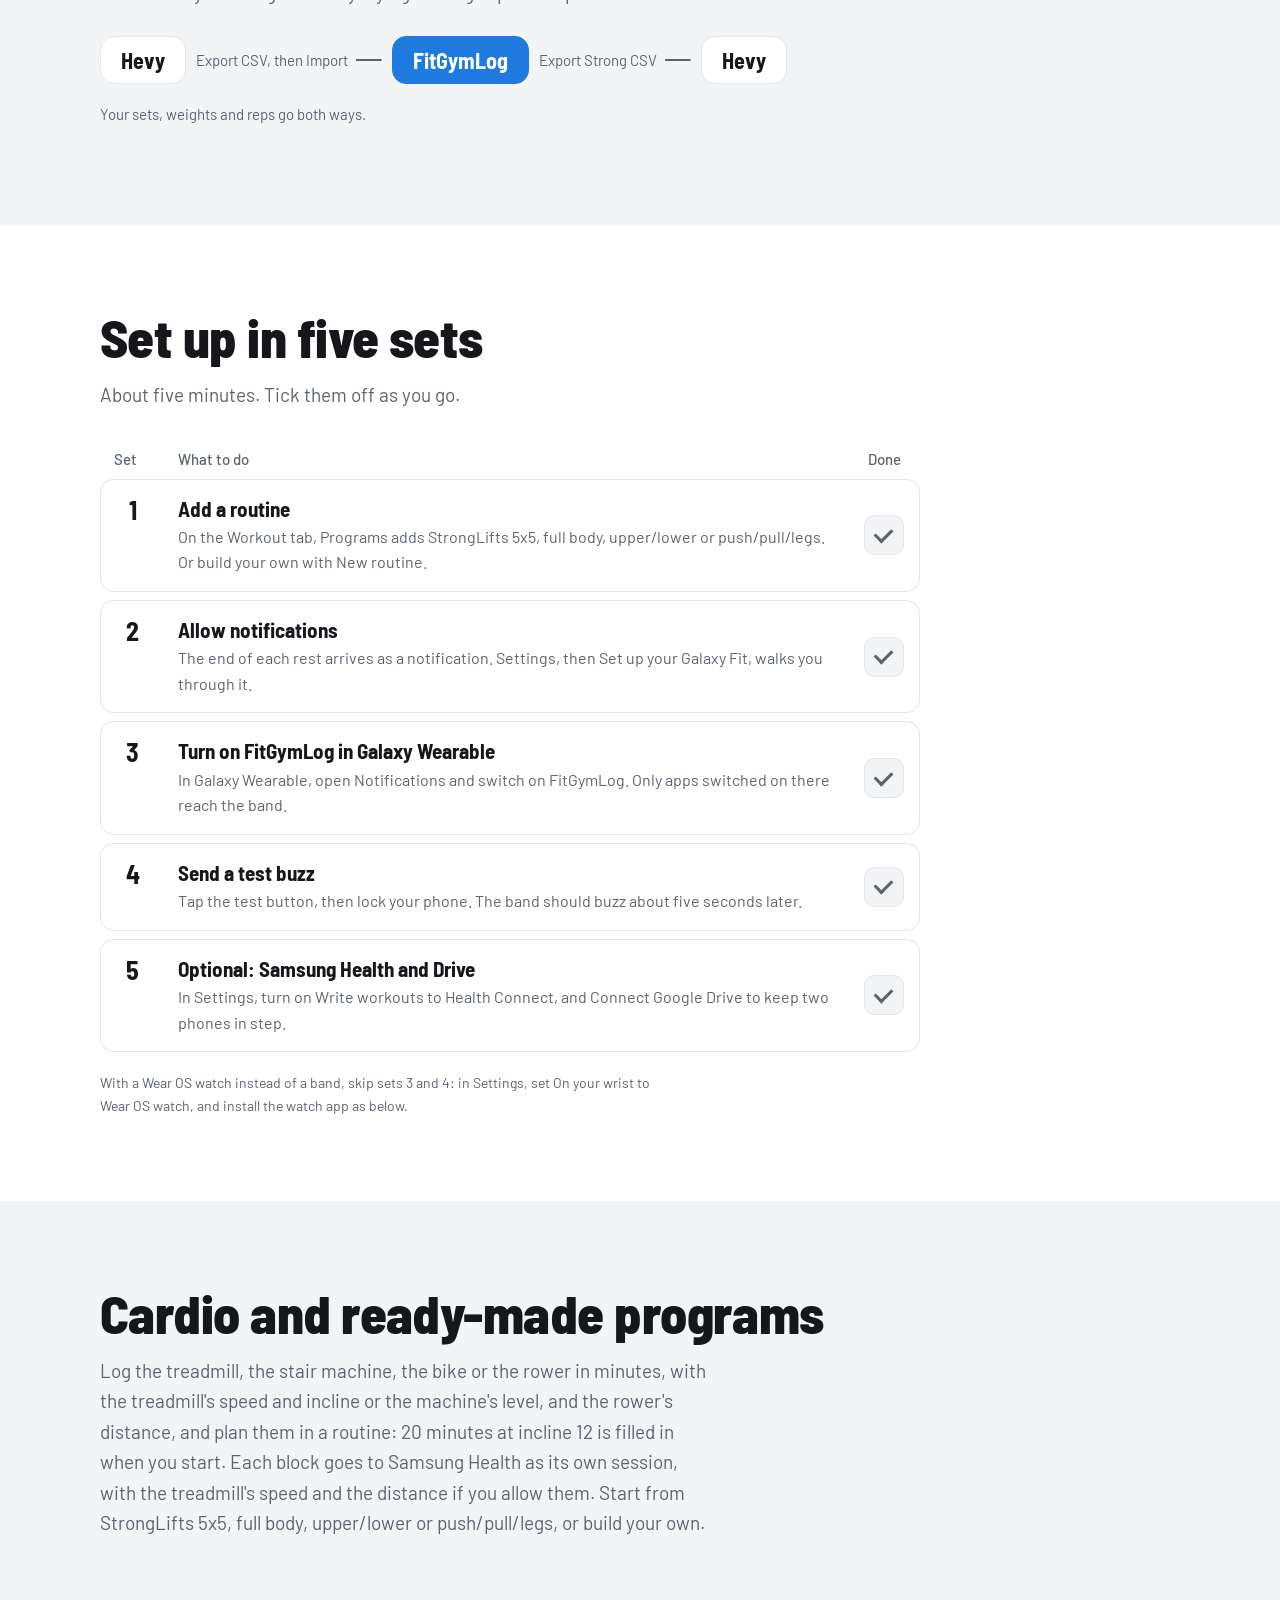
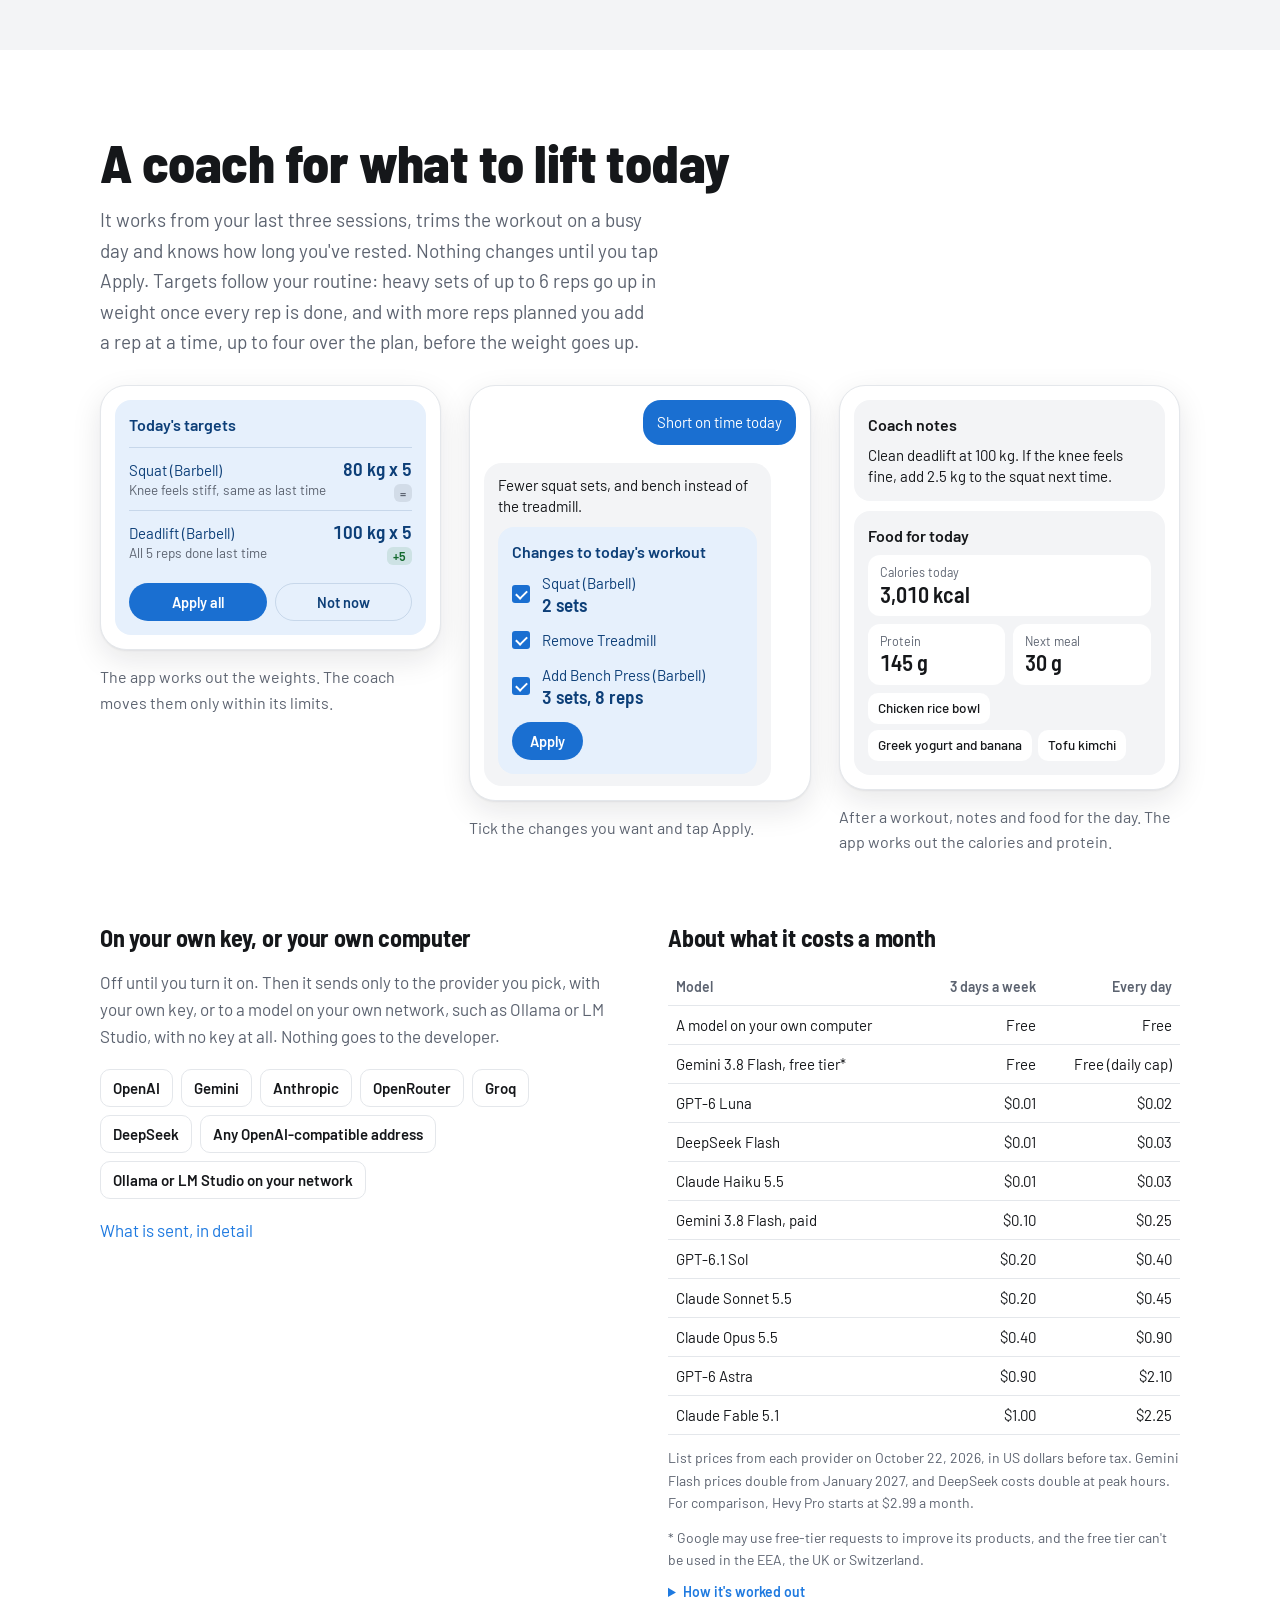
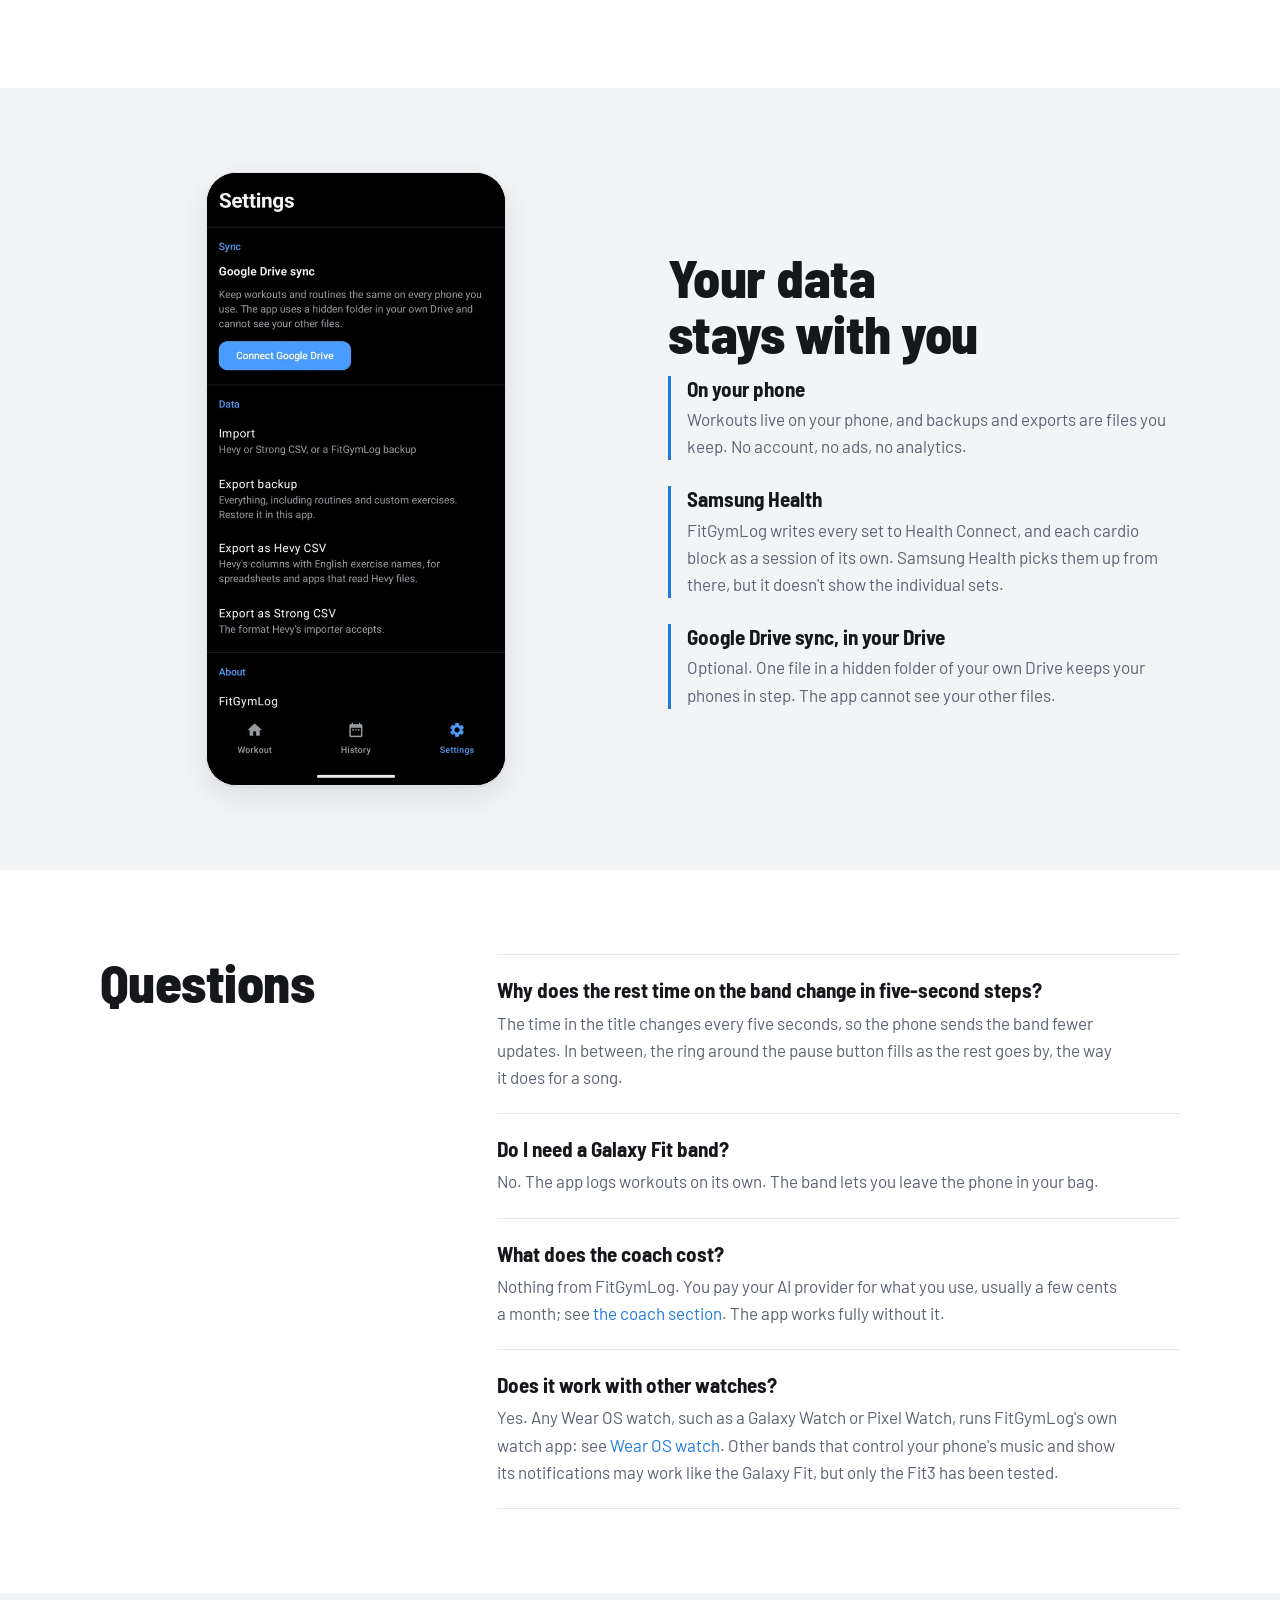
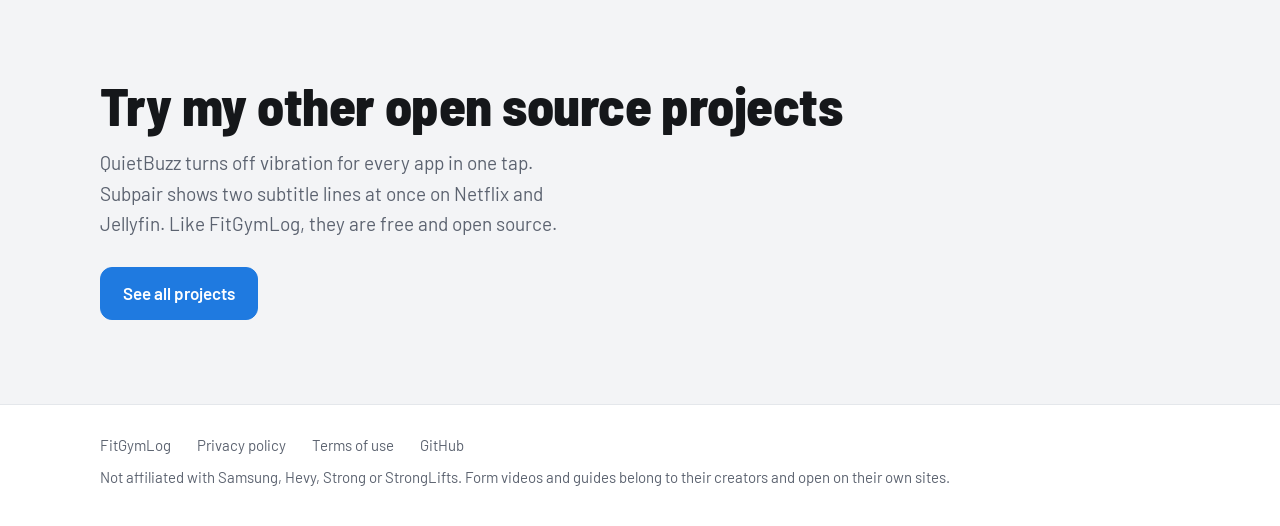
==== commit 15bd4ad9: "Say how today's targets progress for 0.9.5: weight for heavy sets, a rep at a time for higher reps" ====
--- a/index.html
+++ b/index.html
@@ -285,7 +285,9 @@
     <section class="block" id="coach">
       <div class="wrap">
         <h2>A coach for what to lift today</h2>
-        <p class="lead">It works from your last three sessions, trims the workout on a busy day and knows how long you've rested. Nothing changes until you tap Apply.</p>
+        <p class="lead">It works from your last three sessions, trims the workout on a busy day and knows how long you've rested. Nothing changes until you tap Apply.
+          Targets follow your routine: heavy sets of up to 6 reps go up in weight once every rep is done, and with more reps planned you add a rep
+          at a time, up to four over the plan, before the weight goes up.</p>
         <div class="coach-shots">
           <figure>
             <div class="app-screen" role="img" aria-label="Example Today's targets card. Squat (Barbell) 80 kg x 5, same as last time, because the knee feels stiff. Deadlift (Barbell) 100 kg x 5, 5 kg more, because all 5 reps were done last time. Apply all and Not now buttons below.">
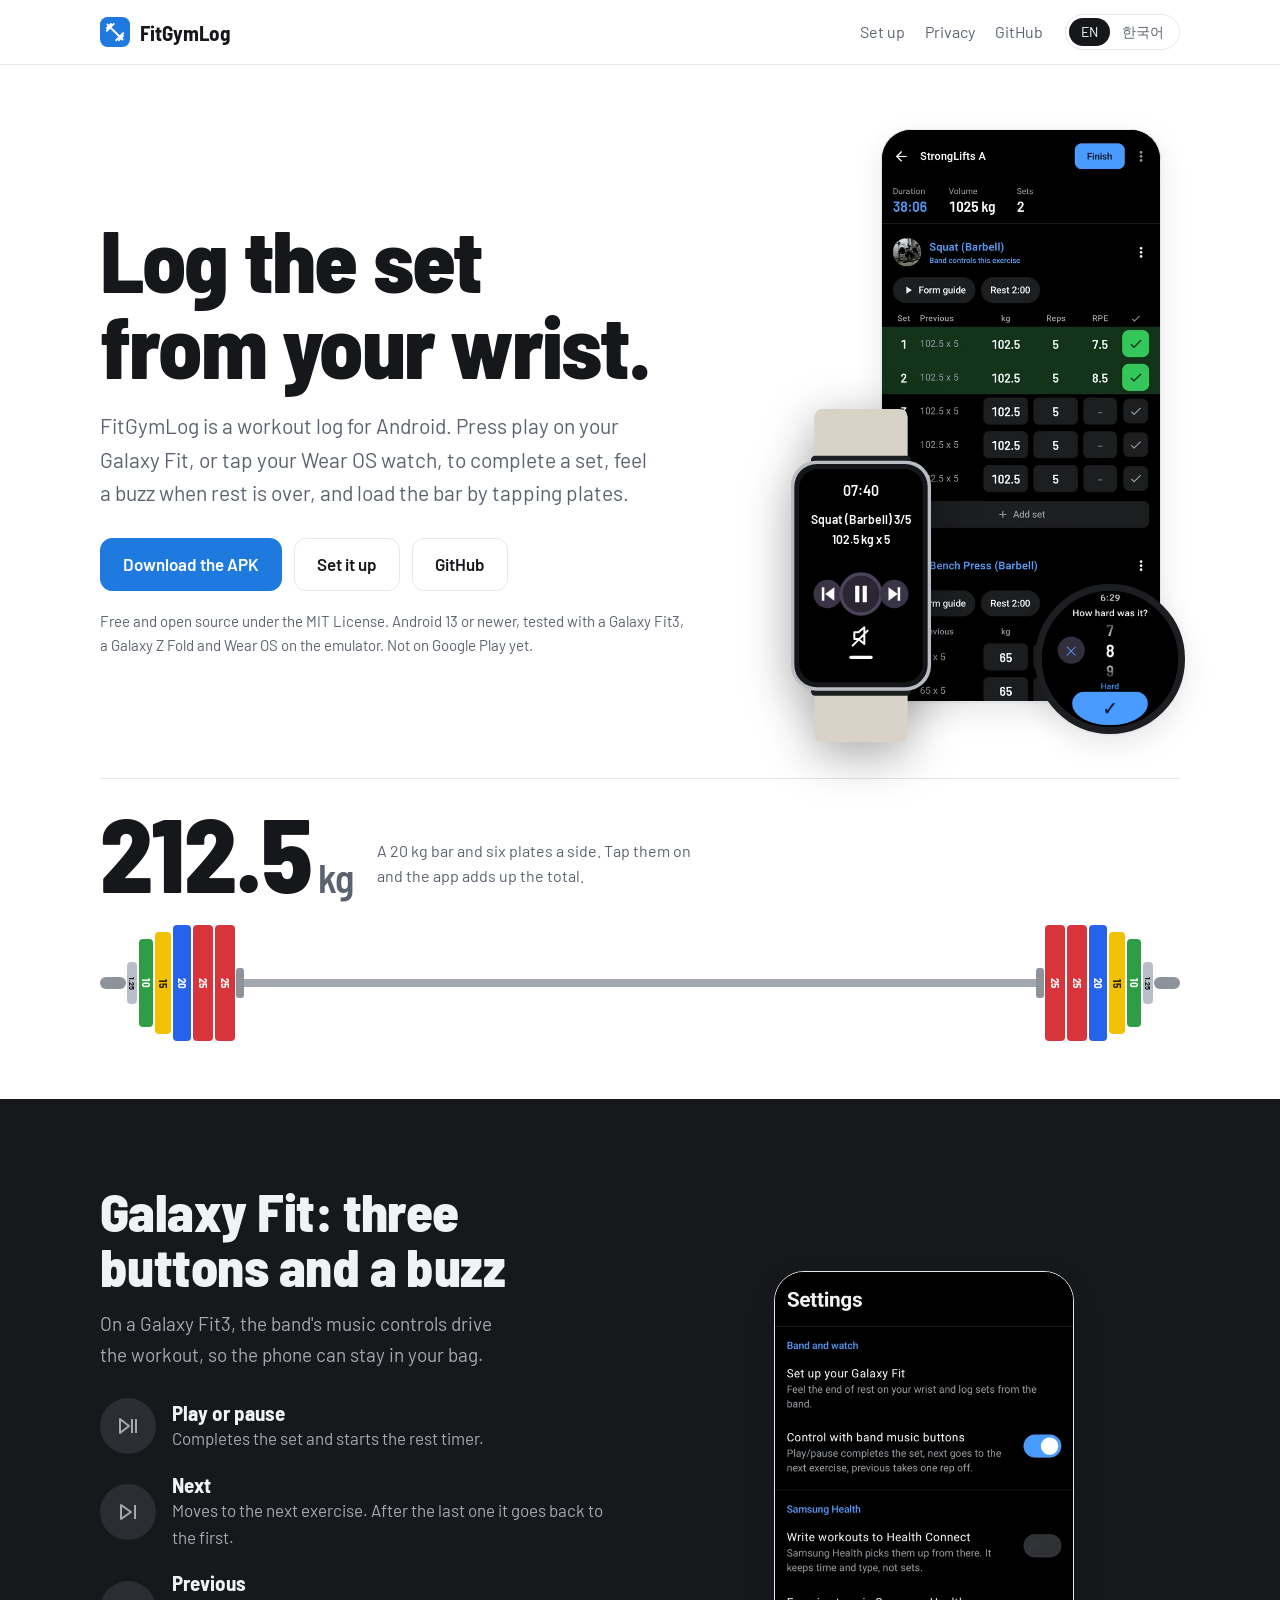
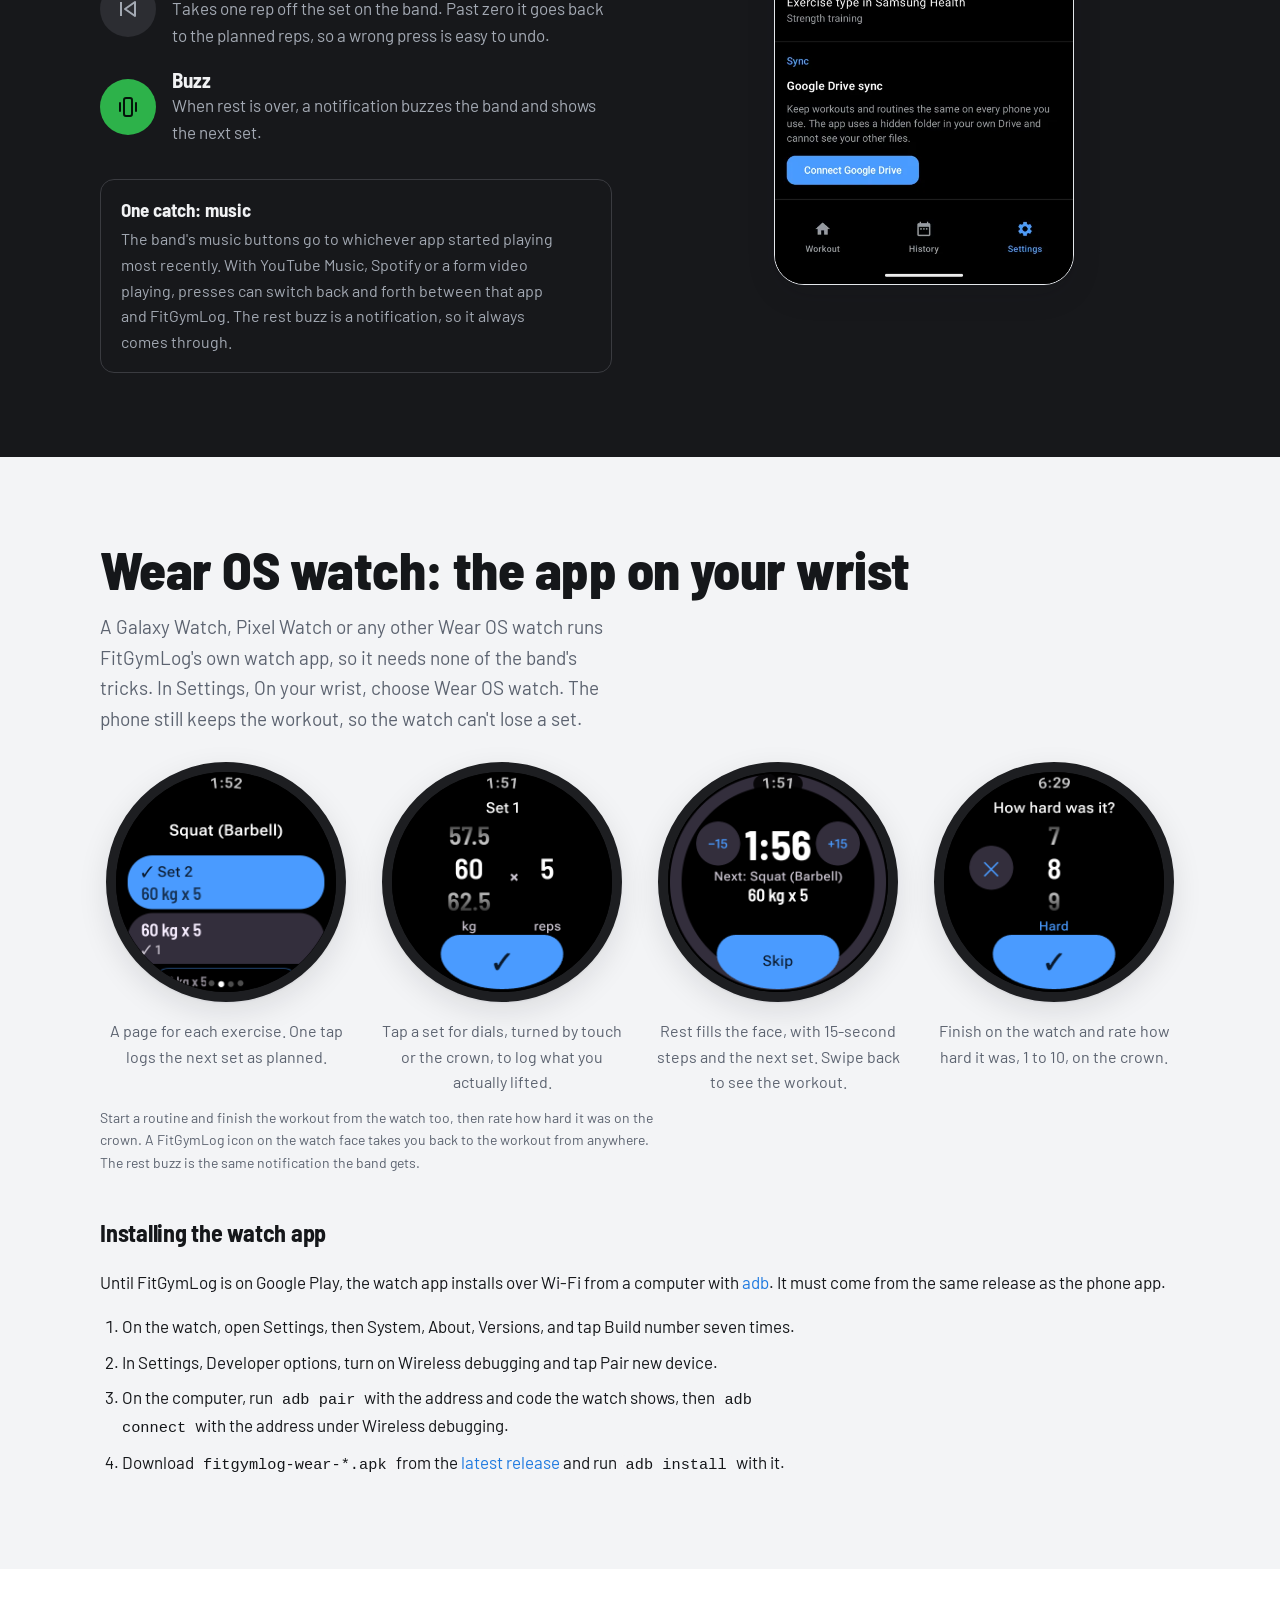
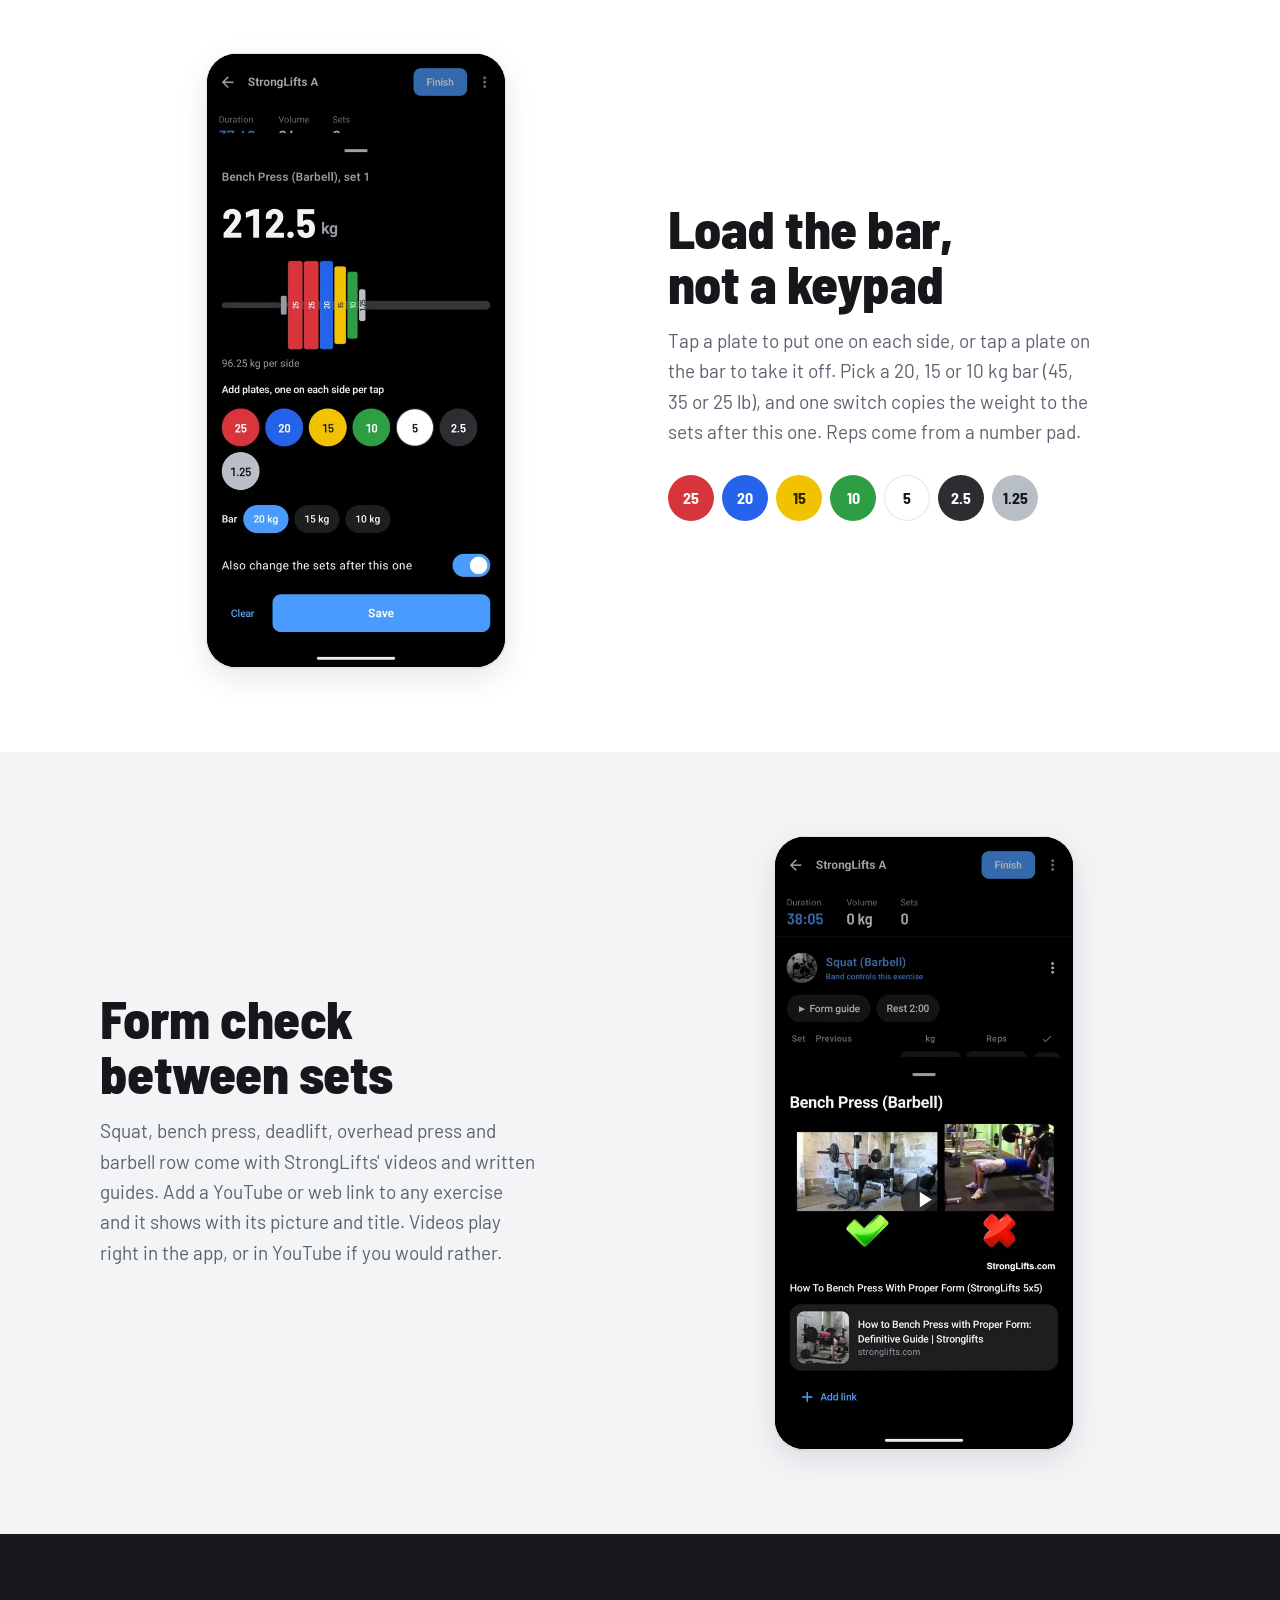
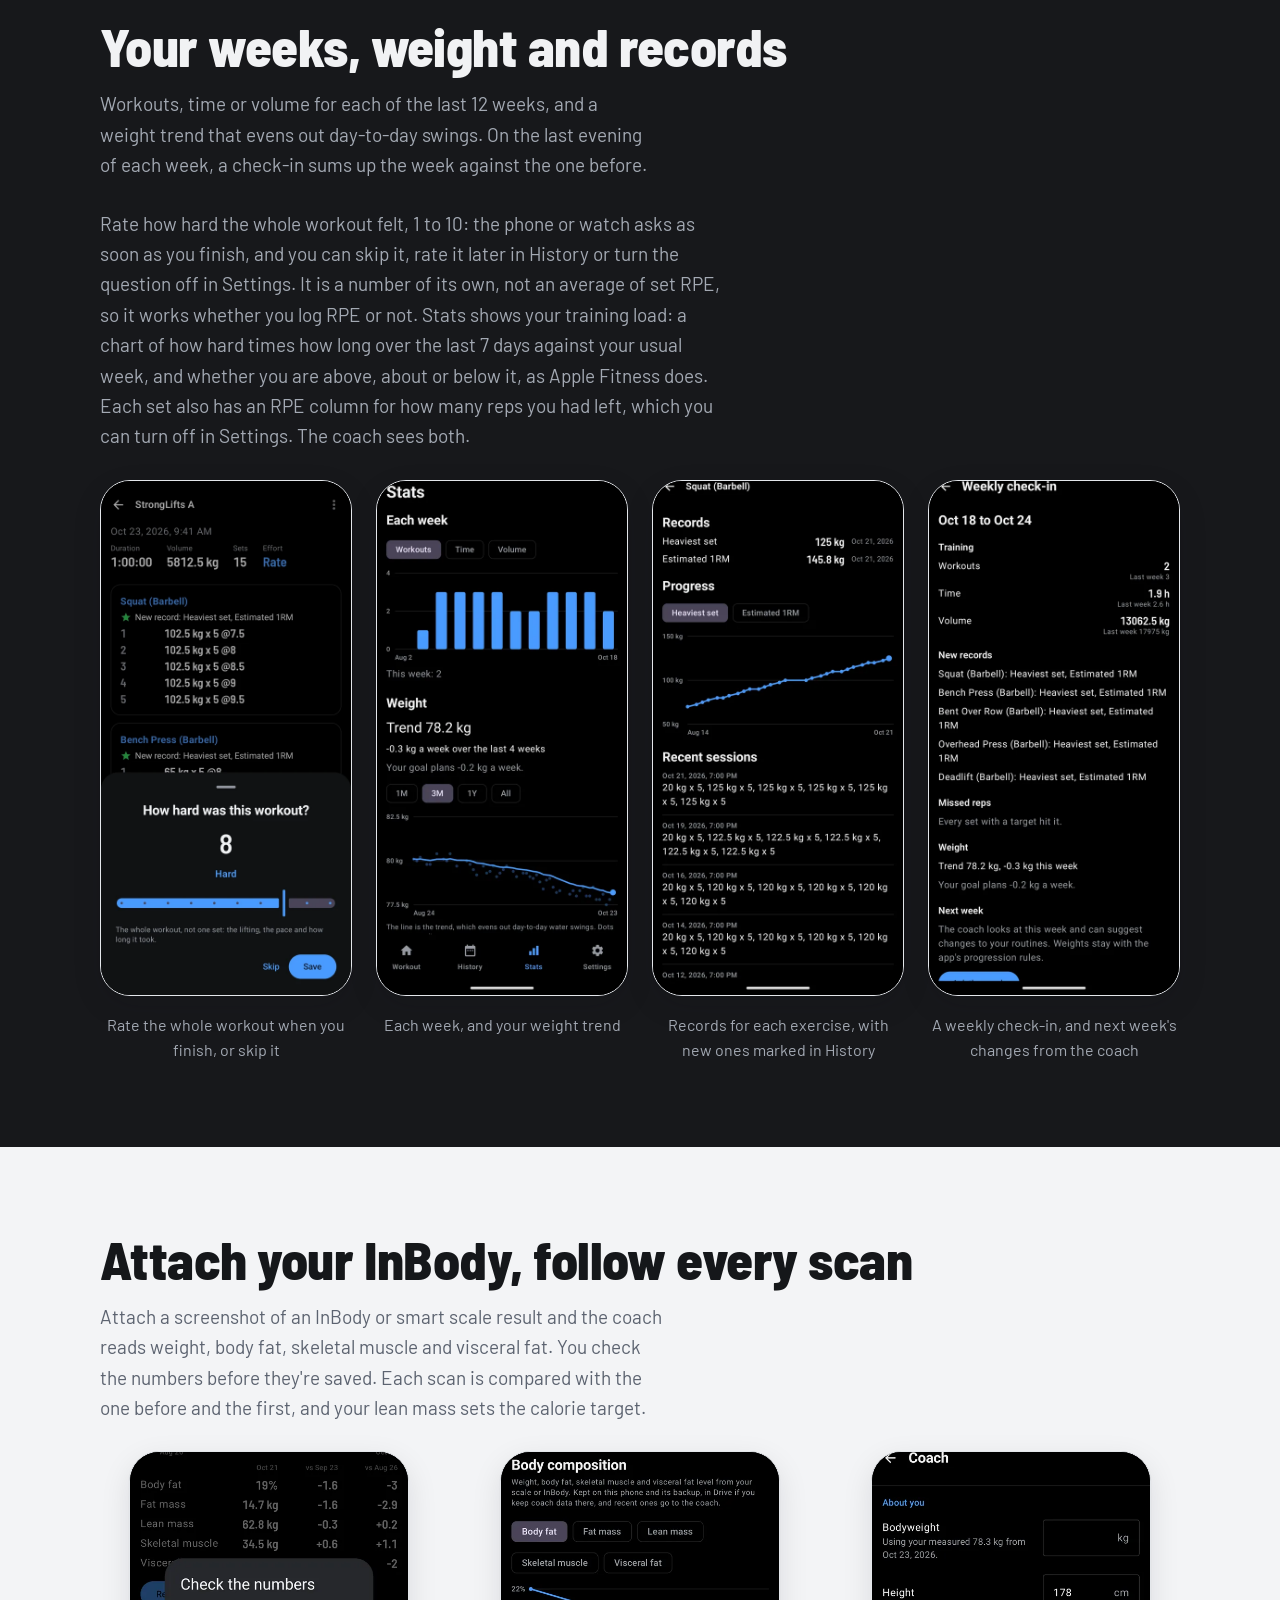
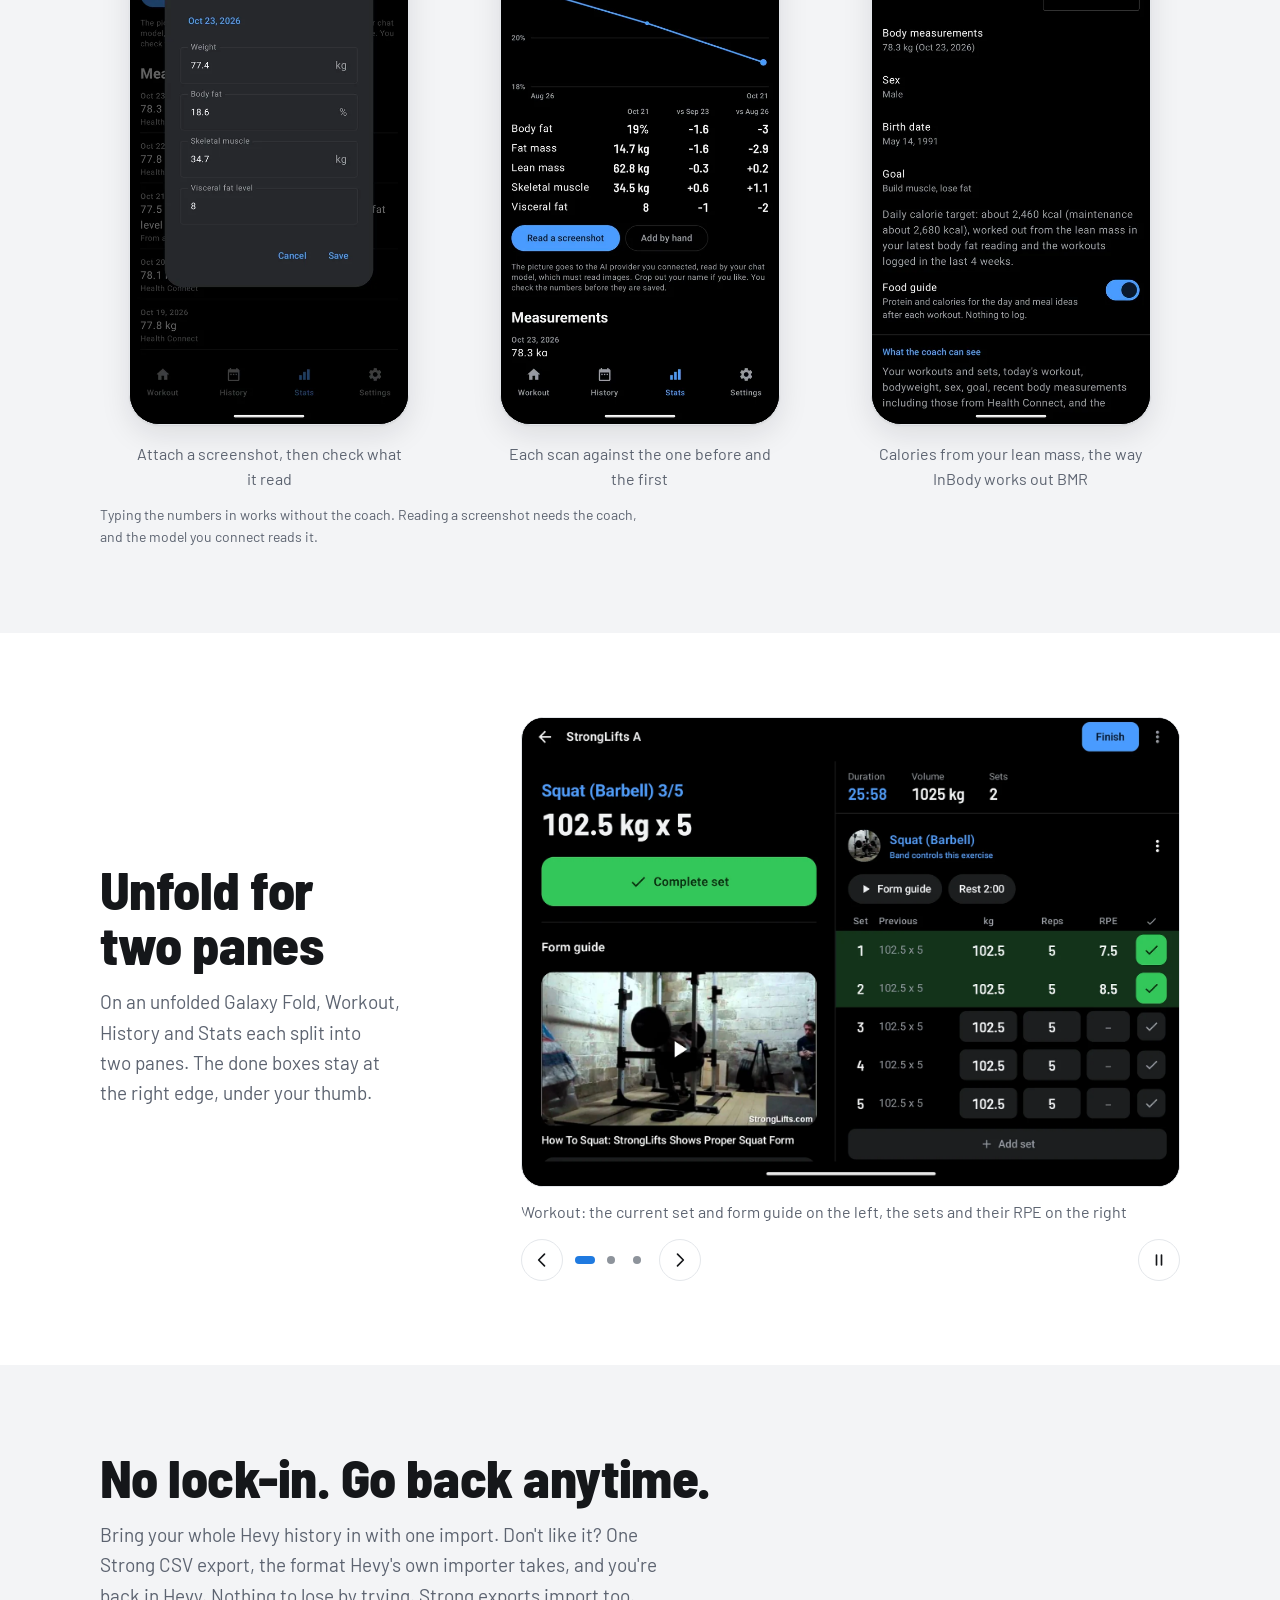
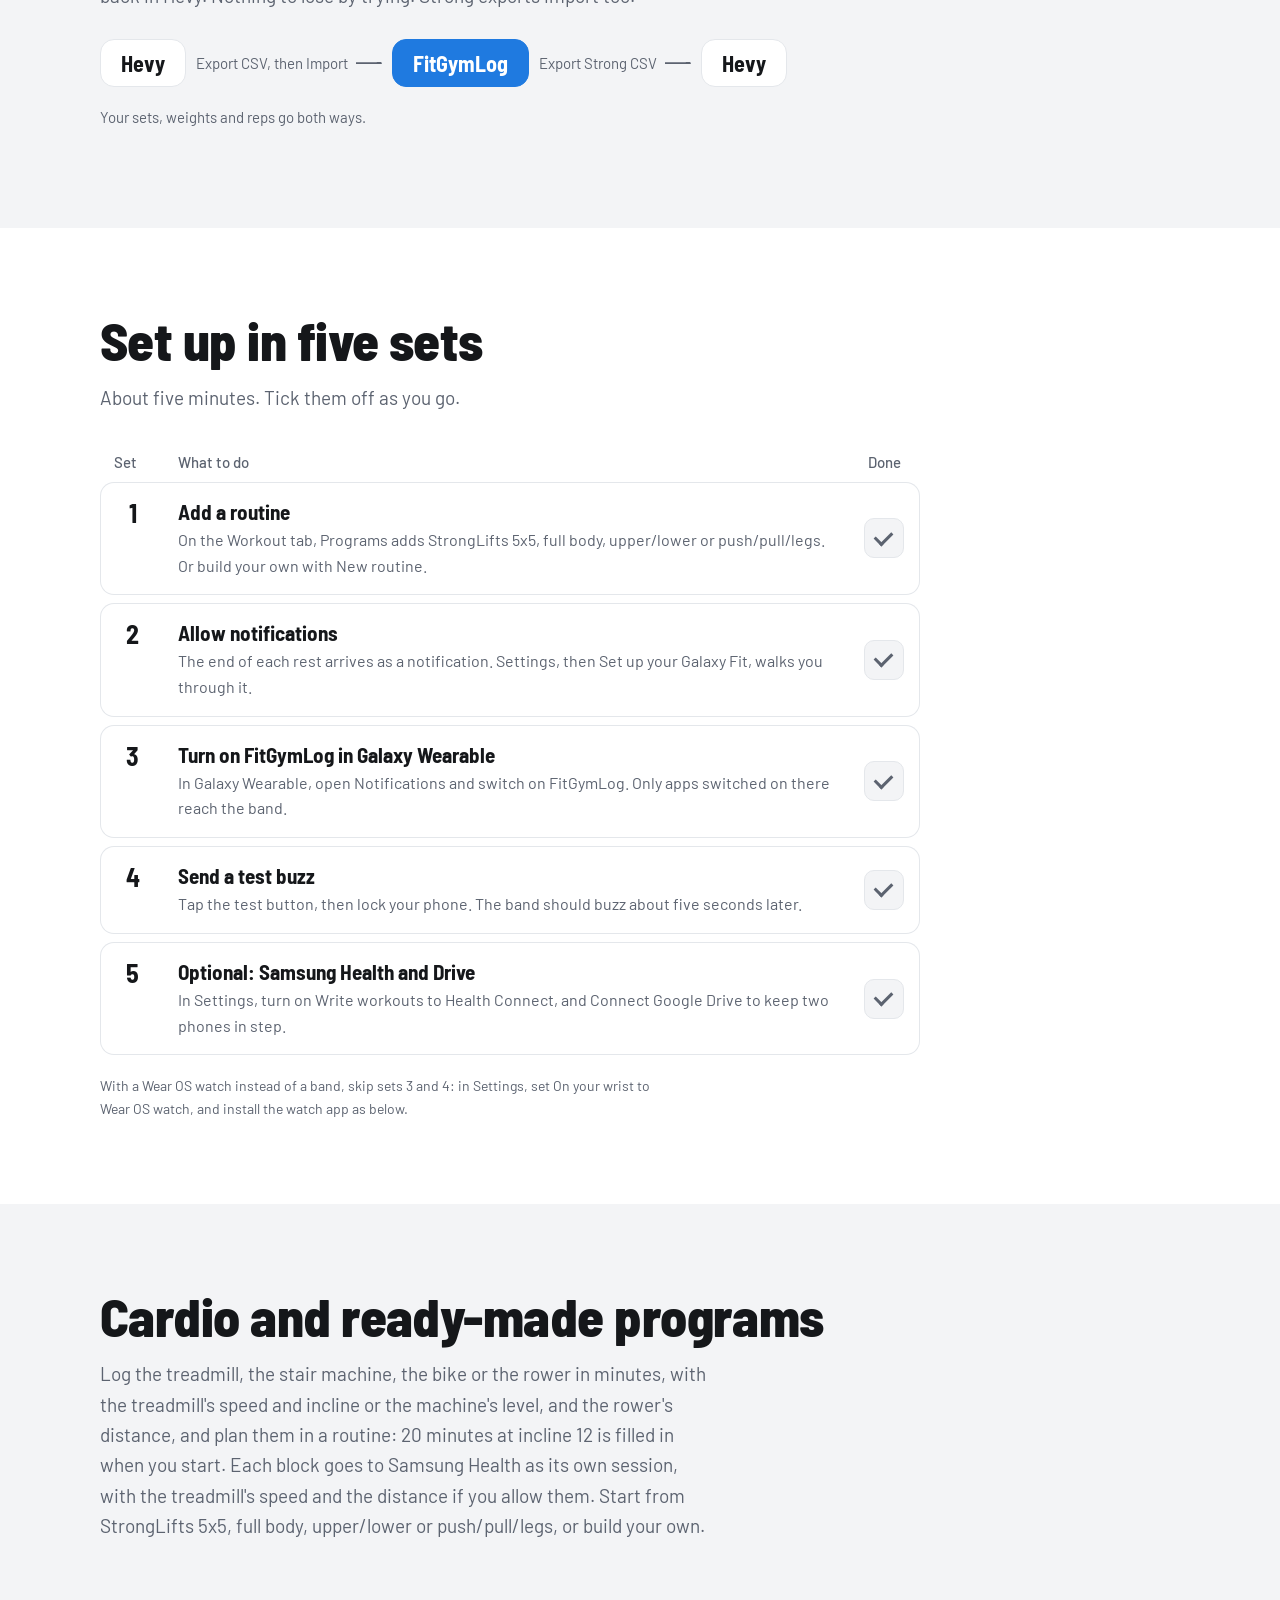
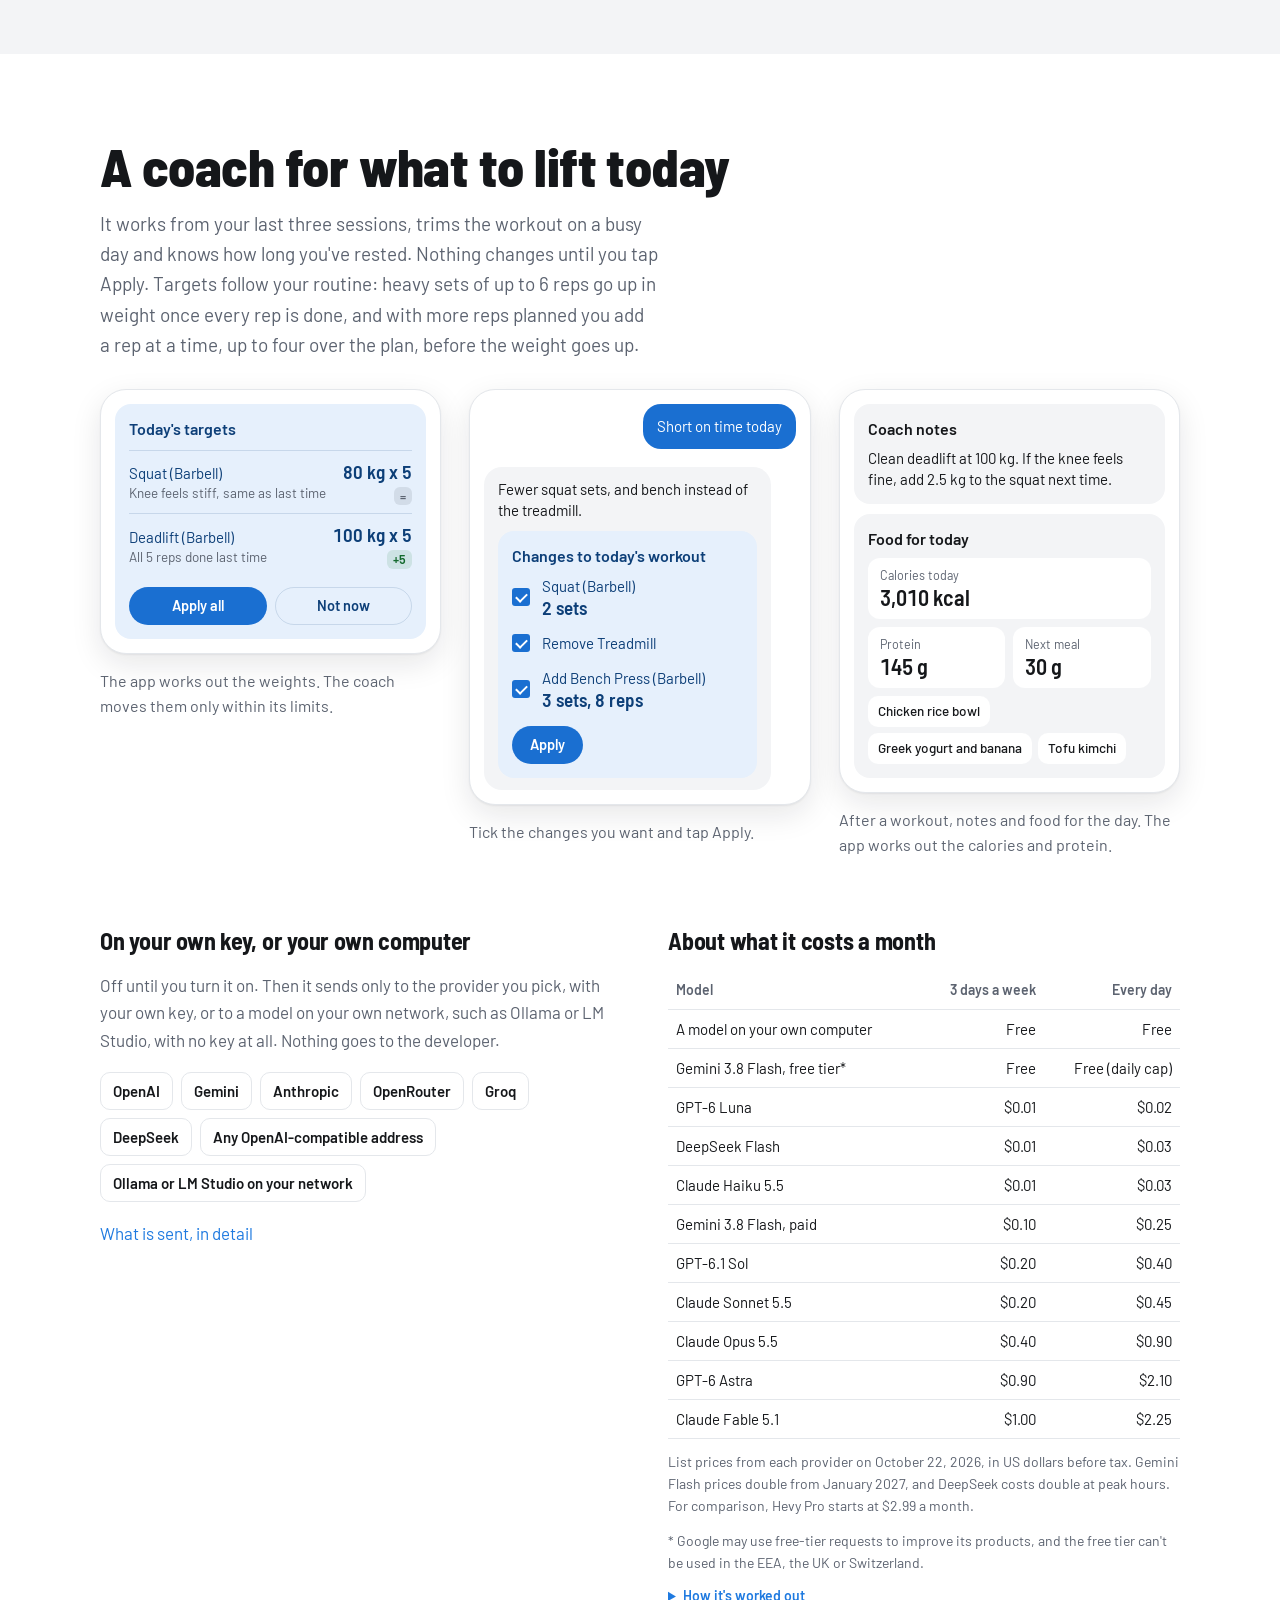
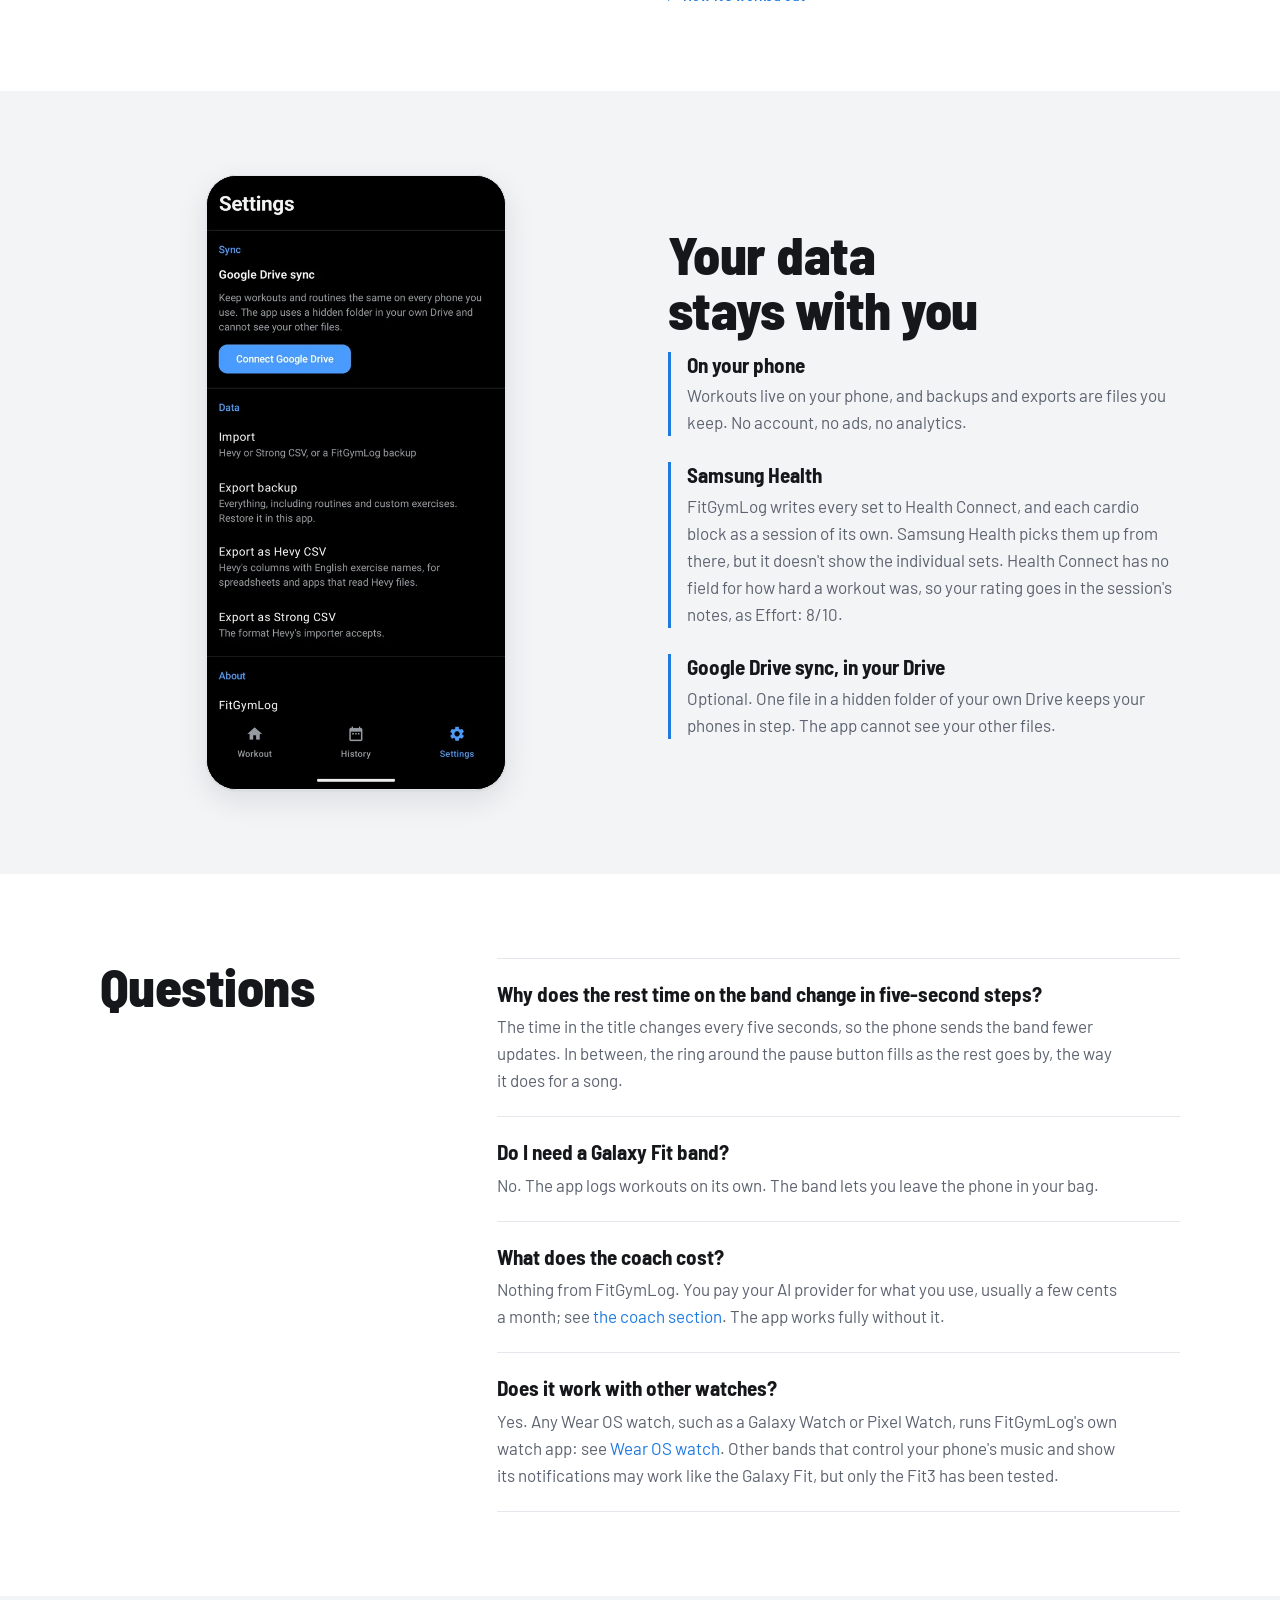
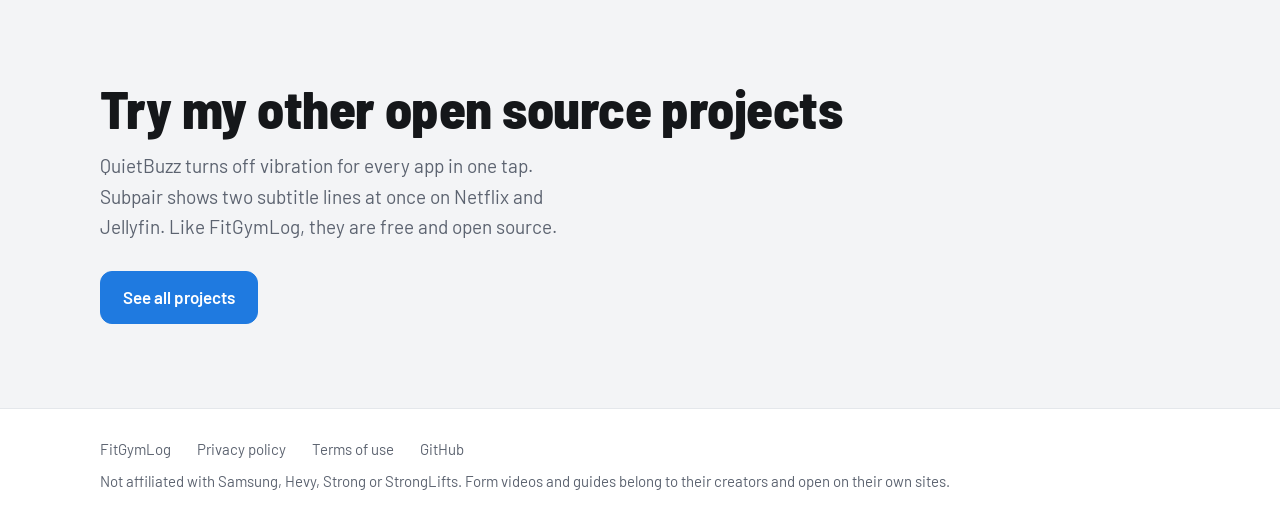
==== commit 55b5ead2: "Show the end-of-workout effort question, and say it can be skipped, isn't set RPE and goes into Heal" ====
--- a/index.html
+++ b/index.html
@@ -176,10 +176,13 @@
         <h2>Your weeks, weight and records</h2>
         <p class="lead">Workouts, time or volume for each of the last 12 weeks, and a weight trend that evens out day-to-day swings.
           On the last evening of each week, a check-in sums up the week against the one before.</p>
-        <p class="lead">Rate how hard each workout felt, 1 to 10, when you finish it or later in History, and Stats shows your
-          training load: a chart of how hard times how long over the last 7 days against your usual week, and whether you are above,
+        <p class="lead">Rate how hard the whole workout felt, 1 to 10: the phone or watch asks as soon as you finish, and you can skip it,
+          rate it later in History or turn the question off in Settings. It is a number of its own, not an average of set RPE, so it works
+          whether you log RPE or not. Stats shows your training load: a chart of how hard times how long over the last 7 days against your usual week, and whether you are above,
           about or below it, as Apple Fitness does. Each set also has an RPE column for how many reps you had left, which you can turn off in Settings. The coach sees both.</p>
-        <ul class="shots">
+        <ul class="shots four">
+          <li><figure><div class="phone"><img src="images/effort-en.webp" width="540" height="1110" alt="How hard was this workout?, on 8 out of 10, Hard, with Skip and Save, over the workout's squat sets at RPE 7.5 to 9.5" loading="lazy"></div>
+            <figcaption>Rate the whole workout when you finish, or skip it</figcaption></figure></li>
           <li><figure><div class="phone"><img src="images/stats-en.webp" width="540" height="1110" alt="The Stats tab: workouts in each of the last 12 weeks as bars, then a weight trend of 78.2 kg, down 0.3 kg a week over the last 4 weeks, drawn over the daily readings" loading="lazy"></div>
             <figcaption>Each week, and your weight trend</figcaption></figure></li>
           <li><figure><div class="phone"><img src="images/records-en.webp" width="540" height="1110" alt="Squat (Barbell): heaviest set 125 kg and estimated 1RM 145.8 kg, with a progress chart rising steadily since Aug 14" loading="lazy"></div>
@@ -384,7 +387,7 @@
           <h2>Your data stays with you</h2>
           <dl class="facts">
             <div><dt>On your phone</dt><dd>Workouts live on your phone, and backups and exports are files you keep. No account, no ads, no analytics.</dd></div>
-            <div><dt>Samsung Health</dt><dd>FitGymLog writes every set to Health Connect, and each cardio block as a session of its own. Samsung Health picks them up from there, but it doesn't show the individual sets.</dd></div>
+            <div><dt>Samsung Health</dt><dd>FitGymLog writes every set to Health Connect, and each cardio block as a session of its own. Samsung Health picks them up from there, but it doesn't show the individual sets. Health Connect has no field for how hard a workout was, so your rating goes in the session's notes, as Effort: 8/10.</dd></div>
             <div><dt>Google Drive sync, in your Drive</dt><dd>Optional. One file in a hidden folder of your own Drive keeps your phones in step. The app cannot see your other files.</dd></div>
           </dl>
         </div>
